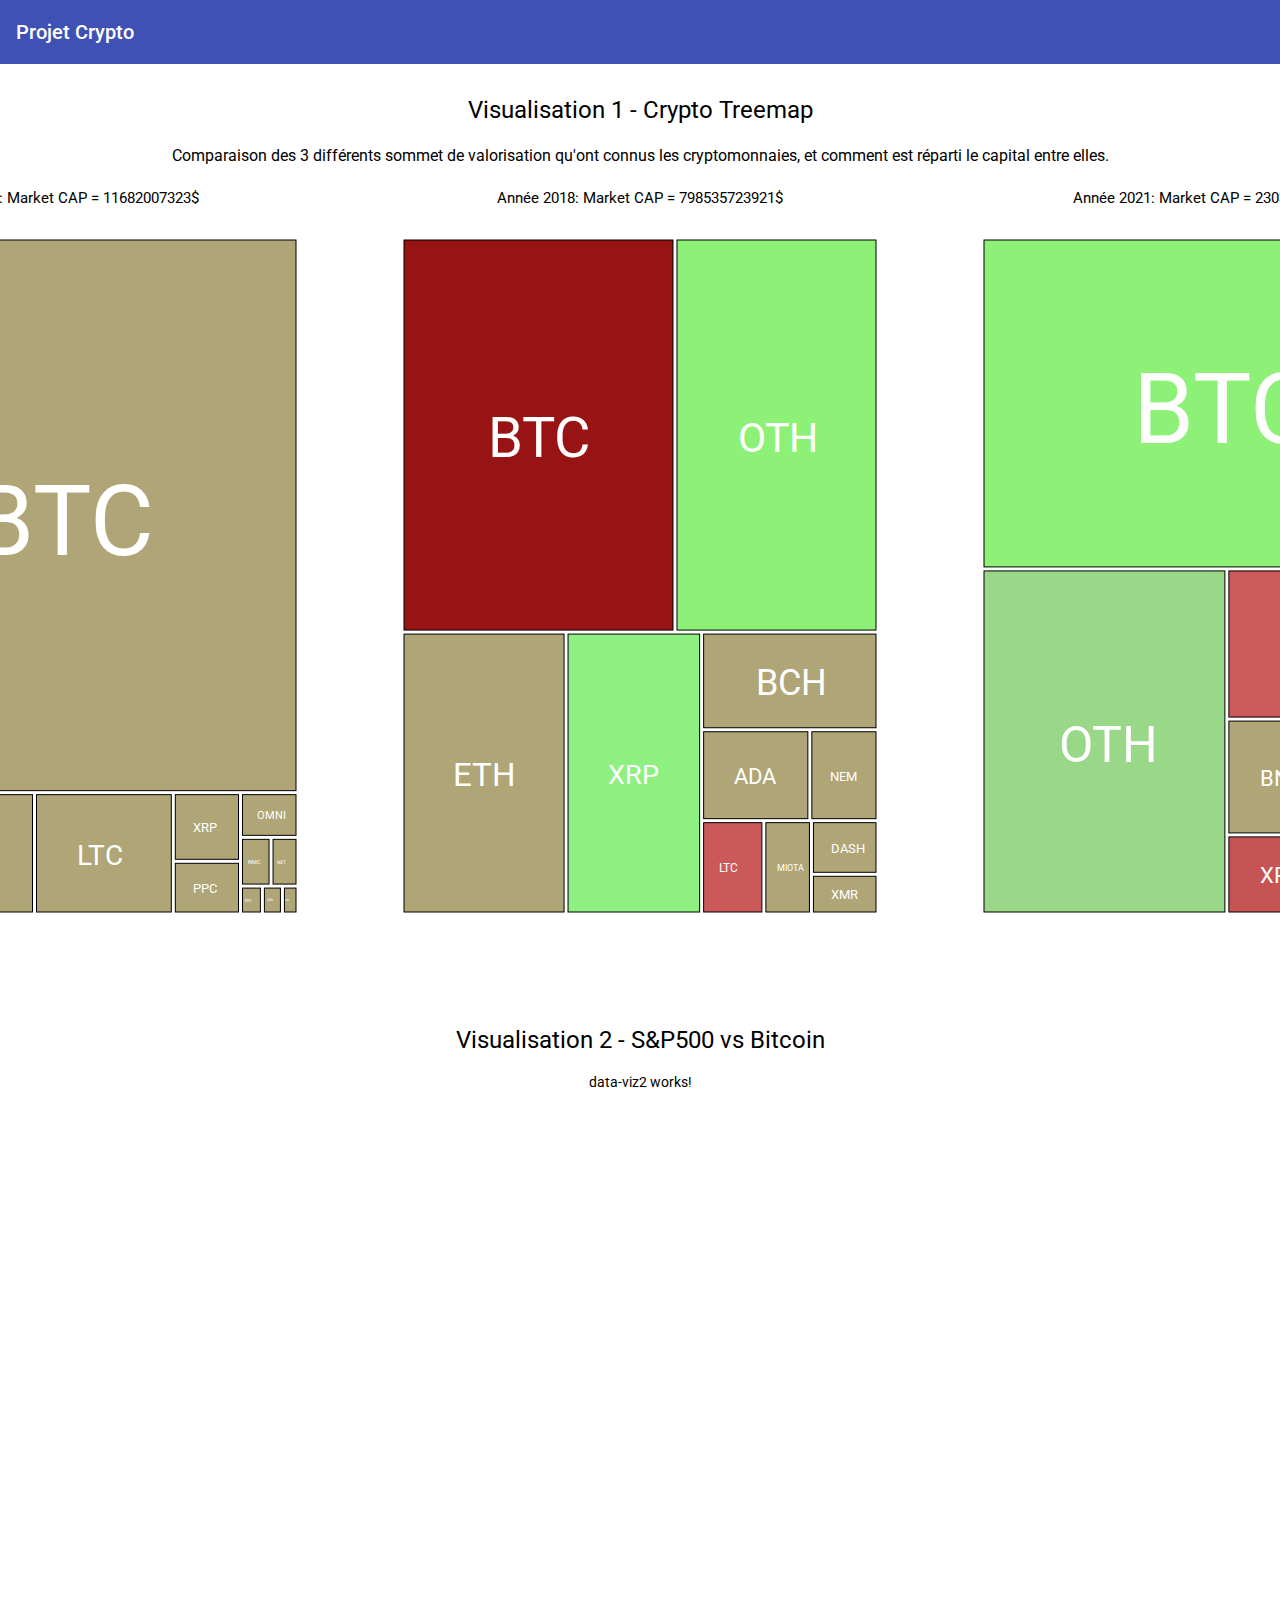
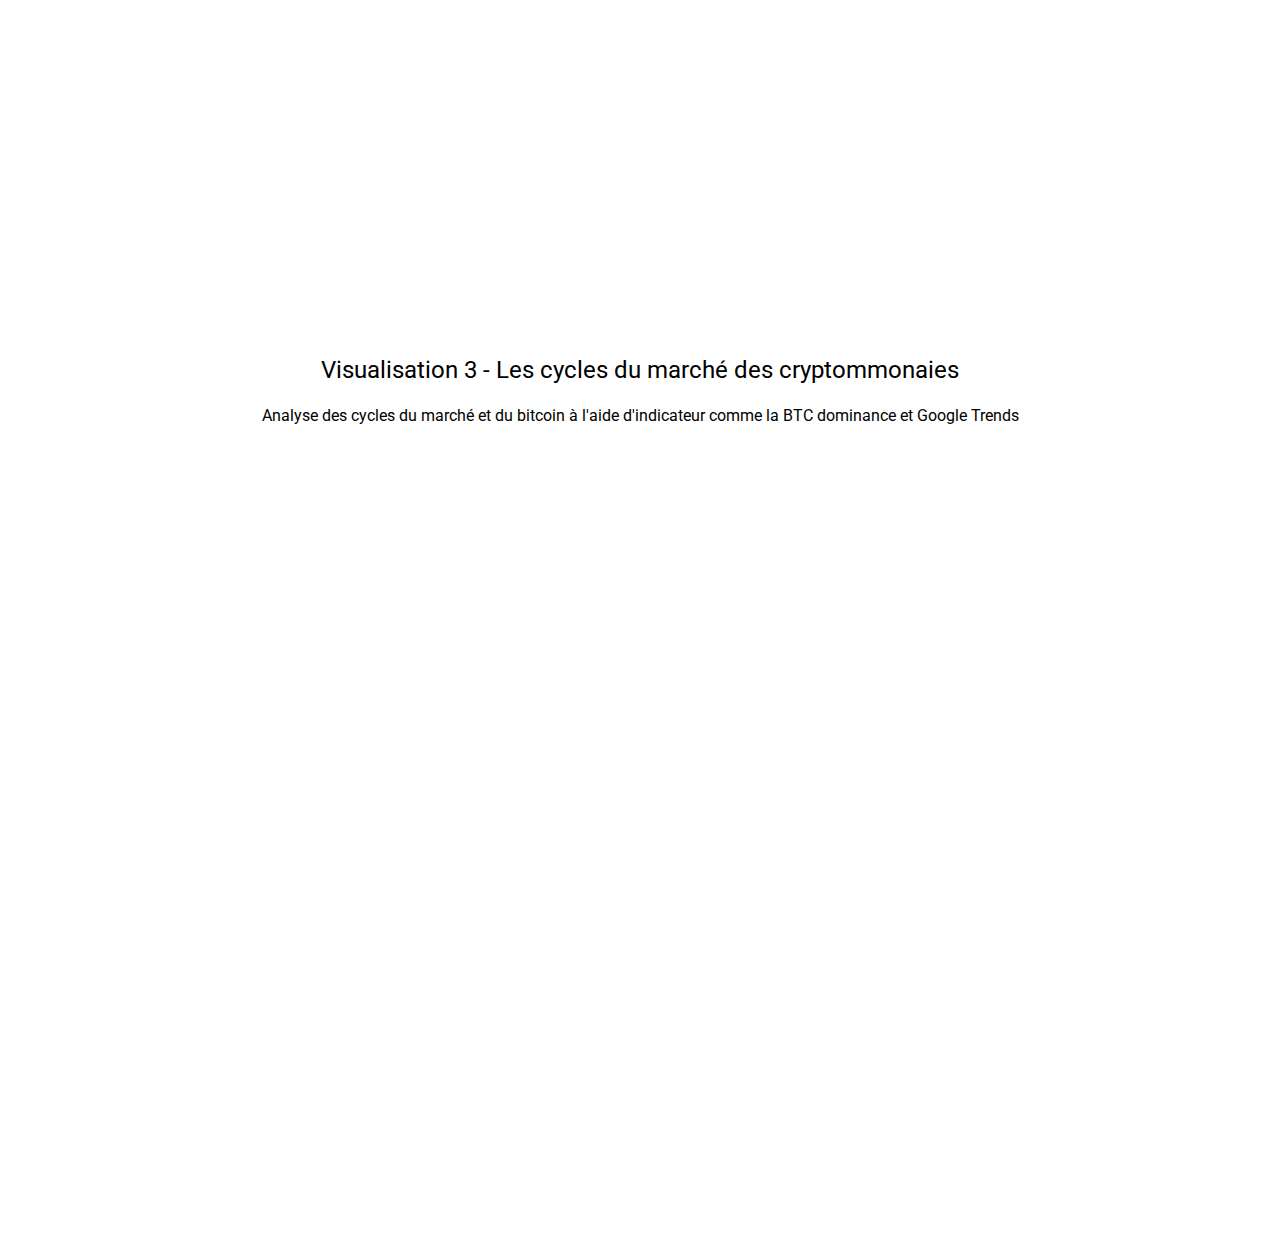
==== index.html @ 696cc690 "asd" ====
<!doctype html>
<html lang="en">
<head>
  <meta charset="utf-8">
  <title>Projet8808</title>
  <base href="/">
  <meta name="viewport" content="width=device-width, initial-scale=1">
  <link rel="icon" type="image/x-icon" href="favicon.ico">
  <link href="https://fonts.googleapis.com/css?family=Roboto:300,400,500&display=swap" rel="stylesheet">
  <link href="https://fonts.googleapis.com/icon?family=Material+Icons" rel="stylesheet">
<link rel="stylesheet" href="styles.fd6b61cc6c2b84baa94a.css"></head>
<body class="mat-typography">
  <app-root></app-root>
<script src="runtime.e227d1a0e31cbccbf8ec.js" defer></script><script src="polyfills.a4021de53358bb0fec14.js" defer></script><script src="scripts.b3d145e99101c96715b1.js" defer></script><script src="main.dbd8acca2311476a4359.js" defer></script></body>
</html>
---- styles.fd6b61cc6c2b84baa94a.css ----
.mat-badge-content{font-weight:600;font-size:12px;font-family:Roboto,Helvetica Neue,sans-serif}.mat-badge-small .mat-badge-content{font-size:9px}.mat-badge-large .mat-badge-content{font-size:24px}.mat-h1,.mat-headline,.mat-typography h1{font:400 24px/32px Roboto,Helvetica Neue,sans-serif;letter-spacing:normal;margin:0 0 16px}.mat-h2,.mat-title,.mat-typography h2{font:500 20px/32px Roboto,Helvetica Neue,sans-serif;letter-spacing:normal;margin:0 0 16px}.mat-h3,.mat-subheading-2,.mat-typography h3{font:400 16px/28px Roboto,Helvetica Neue,sans-serif;letter-spacing:normal;margin:0 0 16px}.mat-h4,.mat-subheading-1,.mat-typography h4{font:400 15px/24px Roboto,Helvetica Neue,sans-serif;letter-spacing:normal;margin:0 0 16px}.mat-h5,.mat-typography h5{font:400 calc(14px * .83)/20px Roboto,Helvetica Neue,sans-serif;margin:0 0 12px}.mat-h6,.mat-typography h6{font:400 calc(14px * .67)/20px Roboto,Helvetica Neue,sans-serif;margin:0 0 12px}.mat-body-2,.mat-body-strong{font:500 14px/24px Roboto,Helvetica Neue,sans-serif;letter-spacing:normal}.mat-body,.mat-body-1,.mat-typography{font:400 14px/20px Roboto,Helvetica Neue,sans-serif;letter-spacing:normal}.mat-body-1 p,.mat-body p,.mat-typography p{margin:0 0 12px}.mat-caption,.mat-small{font:400 12px/20px Roboto,Helvetica Neue,sans-serif;letter-spacing:normal}.mat-display-4,.mat-typography .mat-display-4{font:300 112px/112px Roboto,Helvetica Neue,sans-serif;letter-spacing:-.05em;margin:0 0 56px}.mat-display-3,.mat-typography .mat-display-3{font:400 56px/56px Roboto,Helvetica Neue,sans-serif;letter-spacing:-.02em;margin:0 0 64px}.mat-display-2,.mat-typography .mat-display-2{font:400 45px/48px Roboto,Helvetica Neue,sans-serif;letter-spacing:-.005em;margin:0 0 64px}.mat-display-1,.mat-typography .mat-display-1{font:400 34px/40px Roboto,Helvetica Neue,sans-serif;letter-spacing:normal;margin:0 0 64px}.mat-bottom-sheet-container{font:400 14px/20px Roboto,Helvetica Neue,sans-serif;letter-spacing:normal}.mat-button,.mat-fab,.mat-flat-button,.mat-icon-button,.mat-mini-fab,.mat-raised-button,.mat-stroked-button{font-family:Roboto,Helvetica Neue,sans-serif;font-size:14px;font-weight:500}.mat-button-toggle,.mat-card{font-family:Roboto,Helvetica Neue,sans-serif}.mat-card-title{font-size:24px;font-weight:500}.mat-card-header .mat-card-title{font-size:20px}.mat-card-content,.mat-card-subtitle{font-size:14px}.mat-checkbox{font-family:Roboto,Helvetica Neue,sans-serif}.mat-checkbox-layout .mat-checkbox-label{line-height:24px}.mat-chip{font-size:14px;font-weight:500}.mat-chip .mat-chip-remove.mat-icon,.mat-chip .mat-chip-trailing-icon.mat-icon{font-size:18px}.mat-table{font-family:Roboto,Helvetica Neue,sans-serif}.mat-header-cell{font-size:12px;font-weight:500}.mat-cell,.mat-footer-cell{font-size:14px}.mat-calendar{font-family:Roboto,Helvetica Neue,sans-serif}.mat-calendar-body{font-size:13px}.mat-calendar-body-label,.mat-calendar-period-button{font-size:14px;font-weight:500}.mat-calendar-table-header th{font-size:11px;font-weight:400}.mat-dialog-title{font:500 20px/32px Roboto,Helvetica Neue,sans-serif;letter-spacing:normal}.mat-expansion-panel-header{font-family:Roboto,Helvetica Neue,sans-serif;font-size:15px;font-weight:400}.mat-expansion-panel-content{font:400 14px/20px Roboto,Helvetica Neue,sans-serif;letter-spacing:normal}.mat-form-field{font-size:inherit;font-weight:400;line-height:1.125;font-family:Roboto,Helvetica Neue,sans-serif;letter-spacing:normal}.mat-form-field-wrapper{padding-bottom:1.34375em}.mat-form-field-prefix .mat-icon,.mat-form-field-suffix .mat-icon{font-size:150%;line-height:1.125}.mat-form-field-prefix .mat-icon-button,.mat-form-field-suffix .mat-icon-button{height:1.5em;width:1.5em}.mat-form-field-prefix .mat-icon-button .mat-icon,.mat-form-field-suffix .mat-icon-button .mat-icon{height:1.125em;line-height:1.125}.mat-form-field-infix{padding:.5em 0;border-top:.84375em solid transparent}.mat-form-field-can-float.mat-form-field-should-float .mat-form-field-label,.mat-form-field-can-float .mat-input-server:focus+.mat-form-field-label-wrapper .mat-form-field-label{transform:translateY(-1.34375em) scale(.75);width:133.3333333333%}.mat-form-field-can-float .mat-input-server[label]:not(:label-shown)+.mat-form-field-label-wrapper .mat-form-field-label{transform:translateY(-1.34374em) scale(.75);width:133.3333433333%}.mat-form-field-label-wrapper{top:-.84375em;padding-top:.84375em}.mat-form-field-label{top:1.34375em}.mat-form-field-underline{bottom:1.34375em}.mat-form-field-subscript-wrapper{font-size:75%;margin-top:.6666666667em;top:calc(100% - 1.7916666667em)}.mat-form-field-appearance-legacy .mat-form-field-wrapper{padding-bottom:1.25em}.mat-form-field-appearance-legacy .mat-form-field-infix{padding:.4375em 0}.mat-form-field-appearance-legacy.mat-form-field-can-float.mat-form-field-should-float .mat-form-field-label,.mat-form-field-appearance-legacy.mat-form-field-can-float .mat-input-server:focus+.mat-form-field-label-wrapper .mat-form-field-label{transform:translateY(-1.28125em) scale(.75) perspective(100px) translateZ(.001px);-ms-transform:translateY(-1.28125em) scale(.75);width:133.3333333333%}.mat-form-field-appearance-legacy.mat-form-field-can-float .mat-form-field-autofill-control:-webkit-autofill+.mat-form-field-label-wrapper .mat-form-field-label{transform:translateY(-1.28125em) scale(.75) perspective(100px) translateZ(.00101px);-ms-transform:translateY(-1.28124em) scale(.75);width:133.3333433333%}.mat-form-field-appearance-legacy.mat-form-field-can-float .mat-input-server[label]:not(:label-shown)+.mat-form-field-label-wrapper .mat-form-field-label{transform:translateY(-1.28125em) scale(.75) perspective(100px) translateZ(.00102px);-ms-transform:translateY(-1.28123em) scale(.75);width:133.3333533333%}.mat-form-field-appearance-legacy .mat-form-field-label{top:1.28125em}.mat-form-field-appearance-legacy .mat-form-field-underline{bottom:1.25em}.mat-form-field-appearance-legacy .mat-form-field-subscript-wrapper{margin-top:.5416666667em;top:calc(100% - 1.6666666667em)}@media print{.mat-form-field-appearance-legacy.mat-form-field-can-float.mat-form-field-should-float .mat-form-field-label,.mat-form-field-appearance-legacy.mat-form-field-can-float .mat-input-server:focus+.mat-form-field-label-wrapper .mat-form-field-label{transform:translateY(-1.28122em) scale(.75)}.mat-form-field-appearance-legacy.mat-form-field-can-float .mat-form-field-autofill-control:-webkit-autofill+.mat-form-field-label-wrapper .mat-form-field-label{transform:translateY(-1.28121em) scale(.75)}.mat-form-field-appearance-legacy.mat-form-field-can-float .mat-input-server[label]:not(:label-shown)+.mat-form-field-label-wrapper .mat-form-field-label{transform:translateY(-1.2812em) scale(.75)}}.mat-form-field-appearance-fill .mat-form-field-infix{padding:.25em 0 .75em}.mat-form-field-appearance-fill .mat-form-field-label{top:1.09375em;margin-top:-.5em}.mat-form-field-appearance-fill.mat-form-field-can-float.mat-form-field-should-float .mat-form-field-label,.mat-form-field-appearance-fill.mat-form-field-can-float .mat-input-server:focus+.mat-form-field-label-wrapper .mat-form-field-label{transform:translateY(-.59375em) scale(.75);width:133.3333333333%}.mat-form-field-appearance-fill.mat-form-field-can-float .mat-input-server[label]:not(:label-shown)+.mat-form-field-label-wrapper .mat-form-field-label{transform:translateY(-.59374em) scale(.75);width:133.3333433333%}.mat-form-field-appearance-outline .mat-form-field-infix{padding:1em 0}.mat-form-field-appearance-outline .mat-form-field-label{top:1.84375em;margin-top:-.25em}.mat-form-field-appearance-outline.mat-form-field-can-float.mat-form-field-should-float .mat-form-field-label,.mat-form-field-appearance-outline.mat-form-field-can-float .mat-input-server:focus+.mat-form-field-label-wrapper .mat-form-field-label{transform:translateY(-1.59375em) scale(.75);width:133.3333333333%}.mat-form-field-appearance-outline.mat-form-field-can-float .mat-input-server[label]:not(:label-shown)+.mat-form-field-label-wrapper .mat-form-field-label{transform:translateY(-1.59374em) scale(.75);width:133.3333433333%}.mat-grid-tile-footer,.mat-grid-tile-header{font-size:14px}.mat-grid-tile-footer .mat-line,.mat-grid-tile-header .mat-line{white-space:nowrap;overflow:hidden;text-overflow:ellipsis;display:block;box-sizing:border-box}.mat-grid-tile-footer .mat-line:nth-child(n+2),.mat-grid-tile-header .mat-line:nth-child(n+2){font-size:12px}input.mat-input-element{margin-top:-.0625em}.mat-menu-item{font-family:Roboto,Helvetica Neue,sans-serif;font-size:14px;font-weight:400}.mat-paginator,.mat-paginator-page-size .mat-select-trigger{font-family:Roboto,Helvetica Neue,sans-serif;font-size:12px}.mat-radio-button,.mat-select{font-family:Roboto,Helvetica Neue,sans-serif}.mat-select-trigger{height:1.125em}.mat-slide-toggle-content,.mat-slider-thumb-label-text{font-family:Roboto,Helvetica Neue,sans-serif}.mat-slider-thumb-label-text{font-size:12px;font-weight:500}.mat-stepper-horizontal,.mat-stepper-vertical{font-family:Roboto,Helvetica Neue,sans-serif}.mat-step-label{font-size:14px;font-weight:400}.mat-step-sub-label-error{font-weight:400}.mat-step-label-error{font-size:14px}.mat-step-label-selected{font-size:14px;font-weight:500}.mat-tab-group,.mat-tab-label,.mat-tab-link{font-family:Roboto,Helvetica Neue,sans-serif}.mat-tab-label,.mat-tab-link{font-size:14px;font-weight:500}.mat-toolbar,.mat-toolbar h1,.mat-toolbar h2,.mat-toolbar h3,.mat-toolbar h4,.mat-toolbar h5,.mat-toolbar h6{font:500 20px/32px Roboto,Helvetica Neue,sans-serif;letter-spacing:normal;margin:0}.mat-tooltip{font-family:Roboto,Helvetica Neue,sans-serif;font-size:10px;padding-top:6px;padding-bottom:6px}.mat-tooltip-handset{font-size:14px;padding-top:8px;padding-bottom:8px}.mat-list-item,.mat-list-option{font-family:Roboto,Helvetica Neue,sans-serif}.mat-list-base .mat-list-item{font-size:16px}.mat-list-base .mat-list-item .mat-line{white-space:nowrap;overflow:hidden;text-overflow:ellipsis;display:block;box-sizing:border-box}.mat-list-base .mat-list-item .mat-line:nth-child(n+2){font-size:14px}.mat-list-base .mat-list-option{font-size:16px}.mat-list-base .mat-list-option .mat-line{white-space:nowrap;overflow:hidden;text-overflow:ellipsis;display:block;box-sizing:border-box}.mat-list-base .mat-list-option .mat-line:nth-child(n+2){font-size:14px}.mat-list-base .mat-subheader{font-family:Roboto,Helvetica Neue,sans-serif;font-size:14px;font-weight:500}.mat-list-base[dense] .mat-list-item{font-size:12px}.mat-list-base[dense] .mat-list-item .mat-line{white-space:nowrap;overflow:hidden;text-overflow:ellipsis;display:block;box-sizing:border-box}.mat-list-base[dense] .mat-list-item .mat-line:nth-child(n+2),.mat-list-base[dense] .mat-list-option{font-size:12px}.mat-list-base[dense] .mat-list-option .mat-line{white-space:nowrap;overflow:hidden;text-overflow:ellipsis;display:block;box-sizing:border-box}.mat-list-base[dense] .mat-list-option .mat-line:nth-child(n+2){font-size:12px}.mat-list-base[dense] .mat-subheader{font-family:Roboto,Helvetica Neue,sans-serif;font-size:12px;font-weight:500}.mat-option{font-family:Roboto,Helvetica Neue,sans-serif;font-size:16px}.mat-optgroup-label{font:500 14px/24px Roboto,Helvetica Neue,sans-serif;letter-spacing:normal}.mat-simple-snackbar{font-family:Roboto,Helvetica Neue,sans-serif;font-size:14px}.mat-simple-snackbar-action{line-height:1;font-family:inherit;font-size:inherit;font-weight:500}.mat-tree{font-family:Roboto,Helvetica Neue,sans-serif}.mat-nested-tree-node,.mat-tree-node{font-weight:400;font-size:14px}.mat-ripple{overflow:hidden;position:relative}.mat-ripple:not(:empty){transform:translateZ(0)}.mat-ripple.mat-ripple-unbounded{overflow:visible}.mat-ripple-element{position:absolute;border-radius:50%;pointer-events:none;transition:opacity,transform 0ms cubic-bezier(0,0,.2,1);transform:scale(0)}.cdk-high-contrast-active .mat-ripple-element{display:none}.cdk-visually-hidden{border:0;clip:rect(0 0 0 0);height:1px;margin:-1px;overflow:hidden;padding:0;position:absolute;width:1px;outline:0;-webkit-appearance:none;-moz-appearance:none}.cdk-global-overlay-wrapper,.cdk-overlay-container{pointer-events:none;top:0;left:0;height:100%;width:100%}.cdk-overlay-container{position:fixed;z-index:1000}.cdk-overlay-container:empty{display:none}.cdk-global-overlay-wrapper,.cdk-overlay-pane{display:flex;position:absolute;z-index:1000}.cdk-overlay-pane{pointer-events:auto;box-sizing:border-box;max-width:100%;max-height:100%}.cdk-overlay-backdrop{position:absolute;top:0;bottom:0;left:0;right:0;z-index:1000;pointer-events:auto;-webkit-tap-highlight-color:transparent;transition:opacity .4s cubic-bezier(.25,.8,.25,1);opacity:0}.cdk-overlay-backdrop.cdk-overlay-backdrop-showing{opacity:1}@media screen and (-ms-high-contrast:active){.cdk-overlay-backdrop.cdk-overlay-backdrop-showing{opacity:.6}}.cdk-overlay-dark-backdrop{background:rgba(0,0,0,.32)}.cdk-overlay-transparent-backdrop,.cdk-overlay-transparent-backdrop.cdk-overlay-backdrop-showing{opacity:0}.cdk-overlay-connected-position-bounding-box{position:absolute;z-index:1000;display:flex;flex-direction:column;min-width:1px;min-height:1px}.cdk-global-scrollblock{position:fixed;width:100%;overflow-y:scroll}@keyframes cdk-text-field-autofill-start{/*!*/}@keyframes cdk-text-field-autofill-end{/*!*/}.cdk-text-field-autofill-monitored:-webkit-autofill{animation:cdk-text-field-autofill-start 0s 1ms}.cdk-text-field-autofill-monitored:not(:-webkit-autofill){animation:cdk-text-field-autofill-end 0s 1ms}textarea.cdk-textarea-autosize{resize:none}textarea.cdk-textarea-autosize-measuring{padding:2px 0!important;box-sizing:initial!important;height:auto!important;overflow:hidden!important}textarea.cdk-textarea-autosize-measuring-firefox{padding:2px 0!important;box-sizing:initial!important;height:0!important}.mat-focus-indicator,.mat-mdc-focus-indicator{position:relative}.mat-ripple-element{background-color:rgba(0,0,0,.1)}.mat-option{color:rgba(0,0,0,.87)}.mat-option.mat-active,.mat-option.mat-selected:not(.mat-option-multiple):not(.mat-option-disabled),.mat-option:focus:not(.mat-option-disabled),.mat-option:hover:not(.mat-option-disabled){background:rgba(0,0,0,.04)}.mat-option.mat-active{color:rgba(0,0,0,.87)}.mat-option.mat-option-disabled{color:rgba(0,0,0,.38)}.mat-primary .mat-option.mat-selected:not(.mat-option-disabled){color:#3f51b5}.mat-accent .mat-option.mat-selected:not(.mat-option-disabled){color:#ff4081}.mat-warn .mat-option.mat-selected:not(.mat-option-disabled){color:#f44336}.mat-optgroup-label{color:rgba(0,0,0,.54)}.mat-optgroup-disabled .mat-optgroup-label{color:rgba(0,0,0,.38)}.mat-pseudo-checkbox{color:rgba(0,0,0,.54)}.mat-pseudo-checkbox:after{color:#fafafa}.mat-pseudo-checkbox-disabled{color:#b0b0b0}.mat-primary .mat-pseudo-checkbox-checked,.mat-primary .mat-pseudo-checkbox-indeterminate{background:#3f51b5}.mat-accent .mat-pseudo-checkbox-checked,.mat-accent .mat-pseudo-checkbox-indeterminate,.mat-pseudo-checkbox-checked,.mat-pseudo-checkbox-indeterminate{background:#ff4081}.mat-warn .mat-pseudo-checkbox-checked,.mat-warn .mat-pseudo-checkbox-indeterminate{background:#f44336}.mat-pseudo-checkbox-checked.mat-pseudo-checkbox-disabled,.mat-pseudo-checkbox-indeterminate.mat-pseudo-checkbox-disabled{background:#b0b0b0}.mat-app-background{background-color:#fafafa;color:rgba(0,0,0,.87)}.mat-elevation-z0{box-shadow:0 0 0 0 rgba(0,0,0,.2),0 0 0 0 rgba(0,0,0,.14),0 0 0 0 rgba(0,0,0,.12)}.mat-elevation-z1{box-shadow:0 2px 1px -1px rgba(0,0,0,.2),0 1px 1px 0 rgba(0,0,0,.14),0 1px 3px 0 rgba(0,0,0,.12)}.mat-elevation-z2{box-shadow:0 3px 1px -2px rgba(0,0,0,.2),0 2px 2px 0 rgba(0,0,0,.14),0 1px 5px 0 rgba(0,0,0,.12)}.mat-elevation-z3{box-shadow:0 3px 3px -2px rgba(0,0,0,.2),0 3px 4px 0 rgba(0,0,0,.14),0 1px 8px 0 rgba(0,0,0,.12)}.mat-elevation-z4{box-shadow:0 2px 4px -1px rgba(0,0,0,.2),0 4px 5px 0 rgba(0,0,0,.14),0 1px 10px 0 rgba(0,0,0,.12)}.mat-elevation-z5{box-shadow:0 3px 5px -1px rgba(0,0,0,.2),0 5px 8px 0 rgba(0,0,0,.14),0 1px 14px 0 rgba(0,0,0,.12)}.mat-elevation-z6{box-shadow:0 3px 5px -1px rgba(0,0,0,.2),0 6px 10px 0 rgba(0,0,0,.14),0 1px 18px 0 rgba(0,0,0,.12)}.mat-elevation-z7{box-shadow:0 4px 5px -2px rgba(0,0,0,.2),0 7px 10px 1px rgba(0,0,0,.14),0 2px 16px 1px rgba(0,0,0,.12)}.mat-elevation-z8{box-shadow:0 5px 5px -3px rgba(0,0,0,.2),0 8px 10px 1px rgba(0,0,0,.14),0 3px 14px 2px rgba(0,0,0,.12)}.mat-elevation-z9{box-shadow:0 5px 6px -3px rgba(0,0,0,.2),0 9px 12px 1px rgba(0,0,0,.14),0 3px 16px 2px rgba(0,0,0,.12)}.mat-elevation-z10{box-shadow:0 6px 6px -3px rgba(0,0,0,.2),0 10px 14px 1px rgba(0,0,0,.14),0 4px 18px 3px rgba(0,0,0,.12)}.mat-elevation-z11{box-shadow:0 6px 7px -4px rgba(0,0,0,.2),0 11px 15px 1px rgba(0,0,0,.14),0 4px 20px 3px rgba(0,0,0,.12)}.mat-elevation-z12{box-shadow:0 7px 8px -4px rgba(0,0,0,.2),0 12px 17px 2px rgba(0,0,0,.14),0 5px 22px 4px rgba(0,0,0,.12)}.mat-elevation-z13{box-shadow:0 7px 8px -4px rgba(0,0,0,.2),0 13px 19px 2px rgba(0,0,0,.14),0 5px 24px 4px rgba(0,0,0,.12)}.mat-elevation-z14{box-shadow:0 7px 9px -4px rgba(0,0,0,.2),0 14px 21px 2px rgba(0,0,0,.14),0 5px 26px 4px rgba(0,0,0,.12)}.mat-elevation-z15{box-shadow:0 8px 9px -5px rgba(0,0,0,.2),0 15px 22px 2px rgba(0,0,0,.14),0 6px 28px 5px rgba(0,0,0,.12)}.mat-elevation-z16{box-shadow:0 8px 10px -5px rgba(0,0,0,.2),0 16px 24px 2px rgba(0,0,0,.14),0 6px 30px 5px rgba(0,0,0,.12)}.mat-elevation-z17{box-shadow:0 8px 11px -5px rgba(0,0,0,.2),0 17px 26px 2px rgba(0,0,0,.14),0 6px 32px 5px rgba(0,0,0,.12)}.mat-elevation-z18{box-shadow:0 9px 11px -5px rgba(0,0,0,.2),0 18px 28px 2px rgba(0,0,0,.14),0 7px 34px 6px rgba(0,0,0,.12)}.mat-elevation-z19{box-shadow:0 9px 12px -6px rgba(0,0,0,.2),0 19px 29px 2px rgba(0,0,0,.14),0 7px 36px 6px rgba(0,0,0,.12)}.mat-elevation-z20{box-shadow:0 10px 13px -6px rgba(0,0,0,.2),0 20px 31px 3px rgba(0,0,0,.14),0 8px 38px 7px rgba(0,0,0,.12)}.mat-elevation-z21{box-shadow:0 10px 13px -6px rgba(0,0,0,.2),0 21px 33px 3px rgba(0,0,0,.14),0 8px 40px 7px rgba(0,0,0,.12)}.mat-elevation-z22{box-shadow:0 10px 14px -6px rgba(0,0,0,.2),0 22px 35px 3px rgba(0,0,0,.14),0 8px 42px 7px rgba(0,0,0,.12)}.mat-elevation-z23{box-shadow:0 11px 14px -7px rgba(0,0,0,.2),0 23px 36px 3px rgba(0,0,0,.14),0 9px 44px 8px rgba(0,0,0,.12)}.mat-elevation-z24{box-shadow:0 11px 15px -7px rgba(0,0,0,.2),0 24px 38px 3px rgba(0,0,0,.14),0 9px 46px 8px rgba(0,0,0,.12)}.mat-theme-loaded-marker{display:none}.mat-autocomplete-panel{background:#fff;color:rgba(0,0,0,.87)}.mat-autocomplete-panel:not([class*=mat-elevation-z]){box-shadow:0 2px 4px -1px rgba(0,0,0,.2),0 4px 5px 0 rgba(0,0,0,.14),0 1px 10px 0 rgba(0,0,0,.12)}.mat-autocomplete-panel .mat-option.mat-selected:not(.mat-active):not(:hover){background:#fff}.mat-autocomplete-panel .mat-option.mat-selected:not(.mat-active):not(:hover):not(.mat-option-disabled){color:rgba(0,0,0,.87)}.mat-badge-content{color:#fff;background:#3f51b5}.cdk-high-contrast-active .mat-badge-content{outline:1px solid;border-radius:0}.mat-badge-accent .mat-badge-content{background:#ff4081;color:#fff}.mat-badge-warn .mat-badge-content{color:#fff;background:#f44336}.mat-badge{position:relative}.mat-badge-hidden .mat-badge-content{display:none}.mat-badge-disabled .mat-badge-content{background:#b9b9b9;color:rgba(0,0,0,.38)}.mat-badge-content{position:absolute;text-align:center;display:inline-block;border-radius:50%;transition:transform .2s ease-in-out;transform:scale(.6);overflow:hidden;white-space:nowrap;text-overflow:ellipsis;pointer-events:none}.mat-badge-content._mat-animation-noopable,.ng-animate-disabled .mat-badge-content{transition:none}.mat-badge-content.mat-badge-active{transform:none}.mat-badge-small .mat-badge-content{width:16px;height:16px;line-height:16px}.mat-badge-small.mat-badge-above .mat-badge-content{top:-8px}.mat-badge-small.mat-badge-below .mat-badge-content{bottom:-8px}.mat-badge-small.mat-badge-before .mat-badge-content{left:-16px}[dir=rtl] .mat-badge-small.mat-badge-before .mat-badge-content{left:auto;right:-16px}.mat-badge-small.mat-badge-after .mat-badge-content{right:-16px}[dir=rtl] .mat-badge-small.mat-badge-after .mat-badge-content{right:auto;left:-16px}.mat-badge-small.mat-badge-overlap.mat-badge-before .mat-badge-content{left:-8px}[dir=rtl] .mat-badge-small.mat-badge-overlap.mat-badge-before .mat-badge-content{left:auto;right:-8px}.mat-badge-small.mat-badge-overlap.mat-badge-after .mat-badge-content{right:-8px}[dir=rtl] .mat-badge-small.mat-badge-overlap.mat-badge-after .mat-badge-content{right:auto;left:-8px}.mat-badge-medium .mat-badge-content{width:22px;height:22px;line-height:22px}.mat-badge-medium.mat-badge-above .mat-badge-content{top:-11px}.mat-badge-medium.mat-badge-below .mat-badge-content{bottom:-11px}.mat-badge-medium.mat-badge-before .mat-badge-content{left:-22px}[dir=rtl] .mat-badge-medium.mat-badge-before .mat-badge-content{left:auto;right:-22px}.mat-badge-medium.mat-badge-after .mat-badge-content{right:-22px}[dir=rtl] .mat-badge-medium.mat-badge-after .mat-badge-content{right:auto;left:-22px}.mat-badge-medium.mat-badge-overlap.mat-badge-before .mat-badge-content{left:-11px}[dir=rtl] .mat-badge-medium.mat-badge-overlap.mat-badge-before .mat-badge-content{left:auto;right:-11px}.mat-badge-medium.mat-badge-overlap.mat-badge-after .mat-badge-content{right:-11px}[dir=rtl] .mat-badge-medium.mat-badge-overlap.mat-badge-after .mat-badge-content{right:auto;left:-11px}.mat-badge-large .mat-badge-content{width:28px;height:28px;line-height:28px}.mat-badge-large.mat-badge-above .mat-badge-content{top:-14px}.mat-badge-large.mat-badge-below .mat-badge-content{bottom:-14px}.mat-badge-large.mat-badge-before .mat-badge-content{left:-28px}[dir=rtl] .mat-badge-large.mat-badge-before .mat-badge-content{left:auto;right:-28px}.mat-badge-large.mat-badge-after .mat-badge-content{right:-28px}[dir=rtl] .mat-badge-large.mat-badge-after .mat-badge-content{right:auto;left:-28px}.mat-badge-large.mat-badge-overlap.mat-badge-before .mat-badge-content{left:-14px}[dir=rtl] .mat-badge-large.mat-badge-overlap.mat-badge-before .mat-badge-content{left:auto;right:-14px}.mat-badge-large.mat-badge-overlap.mat-badge-after .mat-badge-content{right:-14px}[dir=rtl] .mat-badge-large.mat-badge-overlap.mat-badge-after .mat-badge-content{right:auto;left:-14px}.mat-bottom-sheet-container{box-shadow:0 8px 10px -5px rgba(0,0,0,.2),0 16px 24px 2px rgba(0,0,0,.14),0 6px 30px 5px rgba(0,0,0,.12);background:#fff;color:rgba(0,0,0,.87)}.mat-button,.mat-icon-button,.mat-stroked-button{color:inherit;background:transparent}.mat-button.mat-primary,.mat-icon-button.mat-primary,.mat-stroked-button.mat-primary{color:#3f51b5}.mat-button.mat-accent,.mat-icon-button.mat-accent,.mat-stroked-button.mat-accent{color:#ff4081}.mat-button.mat-warn,.mat-icon-button.mat-warn,.mat-stroked-button.mat-warn{color:#f44336}.mat-button.mat-accent.mat-button-disabled,.mat-button.mat-button-disabled.mat-button-disabled,.mat-button.mat-primary.mat-button-disabled,.mat-button.mat-warn.mat-button-disabled,.mat-icon-button.mat-accent.mat-button-disabled,.mat-icon-button.mat-button-disabled.mat-button-disabled,.mat-icon-button.mat-primary.mat-button-disabled,.mat-icon-button.mat-warn.mat-button-disabled,.mat-stroked-button.mat-accent.mat-button-disabled,.mat-stroked-button.mat-button-disabled.mat-button-disabled,.mat-stroked-button.mat-primary.mat-button-disabled,.mat-stroked-button.mat-warn.mat-button-disabled{color:rgba(0,0,0,.26)}.mat-button.mat-primary .mat-button-focus-overlay,.mat-icon-button.mat-primary .mat-button-focus-overlay,.mat-stroked-button.mat-primary .mat-button-focus-overlay{background-color:#3f51b5}.mat-button.mat-accent .mat-button-focus-overlay,.mat-icon-button.mat-accent .mat-button-focus-overlay,.mat-stroked-button.mat-accent .mat-button-focus-overlay{background-color:#ff4081}.mat-button.mat-warn .mat-button-focus-overlay,.mat-icon-button.mat-warn .mat-button-focus-overlay,.mat-stroked-button.mat-warn .mat-button-focus-overlay{background-color:#f44336}.mat-button.mat-button-disabled .mat-button-focus-overlay,.mat-icon-button.mat-button-disabled .mat-button-focus-overlay,.mat-stroked-button.mat-button-disabled .mat-button-focus-overlay{background-color:initial}.mat-button .mat-ripple-element,.mat-icon-button .mat-ripple-element,.mat-stroked-button .mat-ripple-element{opacity:.1;background-color:currentColor}.mat-button-focus-overlay{background:#000}.mat-stroked-button:not(.mat-button-disabled){border-color:rgba(0,0,0,.12)}.mat-fab,.mat-flat-button,.mat-mini-fab,.mat-raised-button{color:rgba(0,0,0,.87);background-color:#fff}.mat-fab.mat-accent,.mat-fab.mat-primary,.mat-fab.mat-warn,.mat-flat-button.mat-accent,.mat-flat-button.mat-primary,.mat-flat-button.mat-warn,.mat-mini-fab.mat-accent,.mat-mini-fab.mat-primary,.mat-mini-fab.mat-warn,.mat-raised-button.mat-accent,.mat-raised-button.mat-primary,.mat-raised-button.mat-warn{color:#fff}.mat-fab.mat-accent.mat-button-disabled,.mat-fab.mat-button-disabled.mat-button-disabled,.mat-fab.mat-primary.mat-button-disabled,.mat-fab.mat-warn.mat-button-disabled,.mat-flat-button.mat-accent.mat-button-disabled,.mat-flat-button.mat-button-disabled.mat-button-disabled,.mat-flat-button.mat-primary.mat-button-disabled,.mat-flat-button.mat-warn.mat-button-disabled,.mat-mini-fab.mat-accent.mat-button-disabled,.mat-mini-fab.mat-button-disabled.mat-button-disabled,.mat-mini-fab.mat-primary.mat-button-disabled,.mat-mini-fab.mat-warn.mat-button-disabled,.mat-raised-button.mat-accent.mat-button-disabled,.mat-raised-button.mat-button-disabled.mat-button-disabled,.mat-raised-button.mat-primary.mat-button-disabled,.mat-raised-button.mat-warn.mat-button-disabled{color:rgba(0,0,0,.26)}.mat-fab.mat-primary,.mat-flat-button.mat-primary,.mat-mini-fab.mat-primary,.mat-raised-button.mat-primary{background-color:#3f51b5}.mat-fab.mat-accent,.mat-flat-button.mat-accent,.mat-mini-fab.mat-accent,.mat-raised-button.mat-accent{background-color:#ff4081}.mat-fab.mat-warn,.mat-flat-button.mat-warn,.mat-mini-fab.mat-warn,.mat-raised-button.mat-warn{background-color:#f44336}.mat-fab.mat-accent.mat-button-disabled,.mat-fab.mat-button-disabled.mat-button-disabled,.mat-fab.mat-primary.mat-button-disabled,.mat-fab.mat-warn.mat-button-disabled,.mat-flat-button.mat-accent.mat-button-disabled,.mat-flat-button.mat-button-disabled.mat-button-disabled,.mat-flat-button.mat-primary.mat-button-disabled,.mat-flat-button.mat-warn.mat-button-disabled,.mat-mini-fab.mat-accent.mat-button-disabled,.mat-mini-fab.mat-button-disabled.mat-button-disabled,.mat-mini-fab.mat-primary.mat-button-disabled,.mat-mini-fab.mat-warn.mat-button-disabled,.mat-raised-button.mat-accent.mat-button-disabled,.mat-raised-button.mat-button-disabled.mat-button-disabled,.mat-raised-button.mat-primary.mat-button-disabled,.mat-raised-button.mat-warn.mat-button-disabled{background-color:rgba(0,0,0,.12)}.mat-fab.mat-accent .mat-ripple-element,.mat-fab.mat-primary .mat-ripple-element,.mat-fab.mat-warn .mat-ripple-element,.mat-flat-button.mat-accent .mat-ripple-element,.mat-flat-button.mat-primary .mat-ripple-element,.mat-flat-button.mat-warn .mat-ripple-element,.mat-mini-fab.mat-accent .mat-ripple-element,.mat-mini-fab.mat-primary .mat-ripple-element,.mat-mini-fab.mat-warn .mat-ripple-element,.mat-raised-button.mat-accent .mat-ripple-element,.mat-raised-button.mat-primary .mat-ripple-element,.mat-raised-button.mat-warn .mat-ripple-element{background-color:hsla(0,0%,100%,.1)}.mat-flat-button:not([class*=mat-elevation-z]),.mat-stroked-button:not([class*=mat-elevation-z]){box-shadow:0 0 0 0 rgba(0,0,0,.2),0 0 0 0 rgba(0,0,0,.14),0 0 0 0 rgba(0,0,0,.12)}.mat-raised-button:not([class*=mat-elevation-z]){box-shadow:0 3px 1px -2px rgba(0,0,0,.2),0 2px 2px 0 rgba(0,0,0,.14),0 1px 5px 0 rgba(0,0,0,.12)}.mat-raised-button:not(.mat-button-disabled):active:not([class*=mat-elevation-z]){box-shadow:0 5px 5px -3px rgba(0,0,0,.2),0 8px 10px 1px rgba(0,0,0,.14),0 3px 14px 2px rgba(0,0,0,.12)}.mat-raised-button.mat-button-disabled:not([class*=mat-elevation-z]){box-shadow:0 0 0 0 rgba(0,0,0,.2),0 0 0 0 rgba(0,0,0,.14),0 0 0 0 rgba(0,0,0,.12)}.mat-fab:not([class*=mat-elevation-z]),.mat-mini-fab:not([class*=mat-elevation-z]){box-shadow:0 3px 5px -1px rgba(0,0,0,.2),0 6px 10px 0 rgba(0,0,0,.14),0 1px 18px 0 rgba(0,0,0,.12)}.mat-fab:not(.mat-button-disabled):active:not([class*=mat-elevation-z]),.mat-mini-fab:not(.mat-button-disabled):active:not([class*=mat-elevation-z]){box-shadow:0 7px 8px -4px rgba(0,0,0,.2),0 12px 17px 2px rgba(0,0,0,.14),0 5px 22px 4px rgba(0,0,0,.12)}.mat-fab.mat-button-disabled:not([class*=mat-elevation-z]),.mat-mini-fab.mat-button-disabled:not([class*=mat-elevation-z]){box-shadow:0 0 0 0 rgba(0,0,0,.2),0 0 0 0 rgba(0,0,0,.14),0 0 0 0 rgba(0,0,0,.12)}.mat-button-toggle-group,.mat-button-toggle-standalone{box-shadow:0 3px 1px -2px rgba(0,0,0,.2),0 2px 2px 0 rgba(0,0,0,.14),0 1px 5px 0 rgba(0,0,0,.12)}.mat-button-toggle-group-appearance-standard,.mat-button-toggle-standalone.mat-button-toggle-appearance-standard{box-shadow:none}.mat-button-toggle{color:rgba(0,0,0,.38)}.mat-button-toggle .mat-button-toggle-focus-overlay{background-color:rgba(0,0,0,.12)}.mat-button-toggle-appearance-standard{color:rgba(0,0,0,.87);background:#fff}.mat-button-toggle-appearance-standard .mat-button-toggle-focus-overlay{background-color:#000}.mat-button-toggle-group-appearance-standard .mat-button-toggle+.mat-button-toggle{border-left:1px solid rgba(0,0,0,.12)}[dir=rtl] .mat-button-toggle-group-appearance-standard .mat-button-toggle+.mat-button-toggle{border-left:none;border-right:1px solid rgba(0,0,0,.12)}.mat-button-toggle-group-appearance-standard.mat-button-toggle-vertical .mat-button-toggle+.mat-button-toggle{border-left:none;border-right:none;border-top:1px solid rgba(0,0,0,.12)}.mat-button-toggle-checked{background-color:#e0e0e0;color:rgba(0,0,0,.54)}.mat-button-toggle-checked.mat-button-toggle-appearance-standard{color:rgba(0,0,0,.87)}.mat-button-toggle-disabled{color:rgba(0,0,0,.26);background-color:#eee}.mat-button-toggle-disabled.mat-button-toggle-appearance-standard{background:#fff}.mat-button-toggle-disabled.mat-button-toggle-checked{background-color:#bdbdbd}.mat-button-toggle-group-appearance-standard,.mat-button-toggle-standalone.mat-button-toggle-appearance-standard{border:1px solid rgba(0,0,0,.12)}.mat-button-toggle-appearance-standard .mat-button-toggle-label-content{line-height:48px}.mat-card{background:#fff;color:rgba(0,0,0,.87)}.mat-card:not([class*=mat-elevation-z]){box-shadow:0 2px 1px -1px rgba(0,0,0,.2),0 1px 1px 0 rgba(0,0,0,.14),0 1px 3px 0 rgba(0,0,0,.12)}.mat-card.mat-card-flat:not([class*=mat-elevation-z]){box-shadow:0 0 0 0 rgba(0,0,0,.2),0 0 0 0 rgba(0,0,0,.14),0 0 0 0 rgba(0,0,0,.12)}.mat-card-subtitle{color:rgba(0,0,0,.54)}.mat-checkbox-frame{border-color:rgba(0,0,0,.54)}.mat-checkbox-checkmark{fill:#fafafa}.mat-checkbox-checkmark-path{stroke:#fafafa!important}.mat-checkbox-mixedmark{background-color:#fafafa}.mat-checkbox-checked.mat-primary .mat-checkbox-background,.mat-checkbox-indeterminate.mat-primary .mat-checkbox-background{background-color:#3f51b5}.mat-checkbox-checked.mat-accent .mat-checkbox-background,.mat-checkbox-indeterminate.mat-accent .mat-checkbox-background{background-color:#ff4081}.mat-checkbox-checked.mat-warn .mat-checkbox-background,.mat-checkbox-indeterminate.mat-warn .mat-checkbox-background{background-color:#f44336}.mat-checkbox-disabled.mat-checkbox-checked .mat-checkbox-background,.mat-checkbox-disabled.mat-checkbox-indeterminate .mat-checkbox-background{background-color:#b0b0b0}.mat-checkbox-disabled:not(.mat-checkbox-checked) .mat-checkbox-frame{border-color:#b0b0b0}.mat-checkbox-disabled .mat-checkbox-label{color:rgba(0,0,0,.54)}.mat-checkbox .mat-ripple-element{background-color:#000}.mat-checkbox-checked:not(.mat-checkbox-disabled).mat-primary .mat-ripple-element,.mat-checkbox:active:not(.mat-checkbox-disabled).mat-primary .mat-ripple-element{background:#3f51b5}.mat-checkbox-checked:not(.mat-checkbox-disabled).mat-accent .mat-ripple-element,.mat-checkbox:active:not(.mat-checkbox-disabled).mat-accent .mat-ripple-element{background:#ff4081}.mat-checkbox-checked:not(.mat-checkbox-disabled).mat-warn .mat-ripple-element,.mat-checkbox:active:not(.mat-checkbox-disabled).mat-warn .mat-ripple-element{background:#f44336}.mat-chip.mat-standard-chip{background-color:#e0e0e0;color:rgba(0,0,0,.87)}.mat-chip.mat-standard-chip .mat-chip-remove{color:rgba(0,0,0,.87);opacity:.4}.mat-chip.mat-standard-chip:not(.mat-chip-disabled):active{box-shadow:0 3px 3px -2px rgba(0,0,0,.2),0 3px 4px 0 rgba(0,0,0,.14),0 1px 8px 0 rgba(0,0,0,.12)}.mat-chip.mat-standard-chip:not(.mat-chip-disabled) .mat-chip-remove:hover{opacity:.54}.mat-chip.mat-standard-chip.mat-chip-disabled{opacity:.4}.mat-chip.mat-standard-chip:after{background:#000}.mat-chip.mat-standard-chip.mat-chip-selected.mat-primary{background-color:#3f51b5;color:#fff}.mat-chip.mat-standard-chip.mat-chip-selected.mat-primary .mat-chip-remove{color:#fff;opacity:.4}.mat-chip.mat-standard-chip.mat-chip-selected.mat-primary .mat-ripple-element{background-color:hsla(0,0%,100%,.1)}.mat-chip.mat-standard-chip.mat-chip-selected.mat-warn{background-color:#f44336;color:#fff}.mat-chip.mat-standard-chip.mat-chip-selected.mat-warn .mat-chip-remove{color:#fff;opacity:.4}.mat-chip.mat-standard-chip.mat-chip-selected.mat-warn .mat-ripple-element{background-color:hsla(0,0%,100%,.1)}.mat-chip.mat-standard-chip.mat-chip-selected.mat-accent{background-color:#ff4081;color:#fff}.mat-chip.mat-standard-chip.mat-chip-selected.mat-accent .mat-chip-remove{color:#fff;opacity:.4}.mat-chip.mat-standard-chip.mat-chip-selected.mat-accent .mat-ripple-element{background-color:hsla(0,0%,100%,.1)}.mat-table{background:#fff}.mat-table-sticky,.mat-table tbody,.mat-table tfoot,.mat-table thead,[mat-footer-row],[mat-header-row],[mat-row],mat-footer-row,mat-header-row,mat-row{background:inherit}mat-footer-row,mat-header-row,mat-row,td.mat-cell,td.mat-footer-cell,th.mat-header-cell{border-bottom-color:rgba(0,0,0,.12)}.mat-header-cell{color:rgba(0,0,0,.54)}.mat-cell,.mat-footer-cell{color:rgba(0,0,0,.87)}.mat-calendar-arrow{border-top-color:rgba(0,0,0,.54)}.mat-datepicker-content .mat-calendar-next-button,.mat-datepicker-content .mat-calendar-previous-button,.mat-datepicker-toggle{color:rgba(0,0,0,.54)}.mat-calendar-table-header{color:rgba(0,0,0,.38)}.mat-calendar-table-header-divider:after{background:rgba(0,0,0,.12)}.mat-calendar-body-label{color:rgba(0,0,0,.54)}.mat-calendar-body-cell-content,.mat-date-range-input-separator{color:rgba(0,0,0,.87);border-color:transparent}.mat-calendar-body-disabled>.mat-calendar-body-cell-content:not(.mat-calendar-body-selected):not(.mat-calendar-body-comparison-identical),.mat-form-field-disabled .mat-date-range-input-separator{color:rgba(0,0,0,.38)}.cdk-keyboard-focused .mat-calendar-body-active>.mat-calendar-body-cell-content:not(.mat-calendar-body-selected):not(.mat-calendar-body-comparison-identical),.cdk-program-focused .mat-calendar-body-active>.mat-calendar-body-cell-content:not(.mat-calendar-body-selected):not(.mat-calendar-body-comparison-identical),.mat-calendar-body-cell:not(.mat-calendar-body-disabled):hover>.mat-calendar-body-cell-content:not(.mat-calendar-body-selected):not(.mat-calendar-body-comparison-identical){background-color:rgba(0,0,0,.04)}.mat-calendar-body-in-preview{color:rgba(0,0,0,.24)}.mat-calendar-body-today:not(.mat-calendar-body-selected):not(.mat-calendar-body-comparison-identical){border-color:rgba(0,0,0,.38)}.mat-calendar-body-disabled>.mat-calendar-body-today:not(.mat-calendar-body-selected):not(.mat-calendar-body-comparison-identical){border-color:rgba(0,0,0,.18)}.mat-calendar-body-in-range:before{background:rgba(63,81,181,.2)}.mat-calendar-body-comparison-identical,.mat-calendar-body-in-comparison-range:before{background:rgba(249,171,0,.2)}.mat-calendar-body-comparison-bridge-start:before,[dir=rtl] .mat-calendar-body-comparison-bridge-end:before{background:linear-gradient(90deg,rgba(63,81,181,.2) 50%,rgba(249,171,0,.2) 0)}.mat-calendar-body-comparison-bridge-end:before,[dir=rtl] .mat-calendar-body-comparison-bridge-start:before{background:linear-gradient(270deg,rgba(63,81,181,.2) 50%,rgba(249,171,0,.2) 0)}.mat-calendar-body-in-comparison-range.mat-calendar-body-in-range:after,.mat-calendar-body-in-range>.mat-calendar-body-comparison-identical{background:#a8dab5}.mat-calendar-body-comparison-identical.mat-calendar-body-selected,.mat-calendar-body-in-comparison-range>.mat-calendar-body-selected{background:#46a35e}.mat-calendar-body-selected{background-color:#3f51b5;color:#fff}.mat-calendar-body-disabled>.mat-calendar-body-selected{background-color:rgba(63,81,181,.4)}.mat-calendar-body-today.mat-calendar-body-selected{box-shadow:inset 0 0 0 1px #fff}.mat-datepicker-content{box-shadow:0 2px 4px -1px rgba(0,0,0,.2),0 4px 5px 0 rgba(0,0,0,.14),0 1px 10px 0 rgba(0,0,0,.12);background-color:#fff;color:rgba(0,0,0,.87)}.mat-datepicker-content.mat-accent .mat-calendar-body-in-range:before{background:rgba(255,64,129,.2)}.mat-datepicker-content.mat-accent .mat-calendar-body-comparison-identical,.mat-datepicker-content.mat-accent .mat-calendar-body-in-comparison-range:before{background:rgba(249,171,0,.2)}.mat-datepicker-content.mat-accent .mat-calendar-body-comparison-bridge-start:before,.mat-datepicker-content.mat-accent [dir=rtl] .mat-calendar-body-comparison-bridge-end:before{background:linear-gradient(90deg,rgba(255,64,129,.2) 50%,rgba(249,171,0,.2) 0)}.mat-datepicker-content.mat-accent .mat-calendar-body-comparison-bridge-end:before,.mat-datepicker-content.mat-accent [dir=rtl] .mat-calendar-body-comparison-bridge-start:before{background:linear-gradient(270deg,rgba(255,64,129,.2) 50%,rgba(249,171,0,.2) 0)}.mat-datepicker-content.mat-accent .mat-calendar-body-in-comparison-range.mat-calendar-body-in-range:after,.mat-datepicker-content.mat-accent .mat-calendar-body-in-range>.mat-calendar-body-comparison-identical{background:#a8dab5}.mat-datepicker-content.mat-accent .mat-calendar-body-comparison-identical.mat-calendar-body-selected,.mat-datepicker-content.mat-accent .mat-calendar-body-in-comparison-range>.mat-calendar-body-selected{background:#46a35e}.mat-datepicker-content.mat-accent .mat-calendar-body-selected{background-color:#ff4081;color:#fff}.mat-datepicker-content.mat-accent .mat-calendar-body-disabled>.mat-calendar-body-selected{background-color:rgba(255,64,129,.4)}.mat-datepicker-content.mat-accent .mat-calendar-body-today.mat-calendar-body-selected{box-shadow:inset 0 0 0 1px #fff}.mat-datepicker-content.mat-warn .mat-calendar-body-in-range:before{background:rgba(244,67,54,.2)}.mat-datepicker-content.mat-warn .mat-calendar-body-comparison-identical,.mat-datepicker-content.mat-warn .mat-calendar-body-in-comparison-range:before{background:rgba(249,171,0,.2)}.mat-datepicker-content.mat-warn .mat-calendar-body-comparison-bridge-start:before,.mat-datepicker-content.mat-warn [dir=rtl] .mat-calendar-body-comparison-bridge-end:before{background:linear-gradient(90deg,rgba(244,67,54,.2) 50%,rgba(249,171,0,.2) 0)}.mat-datepicker-content.mat-warn .mat-calendar-body-comparison-bridge-end:before,.mat-datepicker-content.mat-warn [dir=rtl] .mat-calendar-body-comparison-bridge-start:before{background:linear-gradient(270deg,rgba(244,67,54,.2) 50%,rgba(249,171,0,.2) 0)}.mat-datepicker-content.mat-warn .mat-calendar-body-in-comparison-range.mat-calendar-body-in-range:after,.mat-datepicker-content.mat-warn .mat-calendar-body-in-range>.mat-calendar-body-comparison-identical{background:#a8dab5}.mat-datepicker-content.mat-warn .mat-calendar-body-comparison-identical.mat-calendar-body-selected,.mat-datepicker-content.mat-warn .mat-calendar-body-in-comparison-range>.mat-calendar-body-selected{background:#46a35e}.mat-datepicker-content.mat-warn .mat-calendar-body-selected{background-color:#f44336;color:#fff}.mat-datepicker-content.mat-warn .mat-calendar-body-disabled>.mat-calendar-body-selected{background-color:rgba(244,67,54,.4)}.mat-datepicker-content.mat-warn .mat-calendar-body-today.mat-calendar-body-selected{box-shadow:inset 0 0 0 1px #fff}.mat-datepicker-content-touch{box-shadow:0 0 0 0 rgba(0,0,0,.2),0 0 0 0 rgba(0,0,0,.14),0 0 0 0 rgba(0,0,0,.12)}.mat-datepicker-toggle-active{color:#3f51b5}.mat-datepicker-toggle-active.mat-accent{color:#ff4081}.mat-datepicker-toggle-active.mat-warn{color:#f44336}.mat-date-range-input-inner[disabled]{color:rgba(0,0,0,.38)}.mat-dialog-container{box-shadow:0 11px 15px -7px rgba(0,0,0,.2),0 24px 38px 3px rgba(0,0,0,.14),0 9px 46px 8px rgba(0,0,0,.12);background:#fff;color:rgba(0,0,0,.87)}.mat-divider{border-top-color:rgba(0,0,0,.12)}.mat-divider-vertical{border-right-color:rgba(0,0,0,.12)}.mat-expansion-panel{background:#fff;color:rgba(0,0,0,.87)}.mat-expansion-panel:not([class*=mat-elevation-z]){box-shadow:0 3px 1px -2px rgba(0,0,0,.2),0 2px 2px 0 rgba(0,0,0,.14),0 1px 5px 0 rgba(0,0,0,.12)}.mat-action-row{border-top-color:rgba(0,0,0,.12)}.mat-expansion-panel .mat-expansion-panel-header.cdk-keyboard-focused:not([aria-disabled=true]),.mat-expansion-panel .mat-expansion-panel-header.cdk-program-focused:not([aria-disabled=true]),.mat-expansion-panel:not(.mat-expanded) .mat-expansion-panel-header:hover:not([aria-disabled=true]){background:rgba(0,0,0,.04)}@media(hover:none){.mat-expansion-panel:not(.mat-expanded):not([aria-disabled=true]) .mat-expansion-panel-header:hover{background:#fff}}.mat-expansion-panel-header-title{color:rgba(0,0,0,.87)}.mat-expansion-indicator:after,.mat-expansion-panel-header-description{color:rgba(0,0,0,.54)}.mat-expansion-panel-header[aria-disabled=true]{color:rgba(0,0,0,.26)}.mat-expansion-panel-header[aria-disabled=true] .mat-expansion-panel-header-description,.mat-expansion-panel-header[aria-disabled=true] .mat-expansion-panel-header-title{color:inherit}.mat-expansion-panel-header{height:48px}.mat-expansion-panel-header.mat-expanded{height:64px}.mat-form-field-label,.mat-hint{color:rgba(0,0,0,.6)}.mat-form-field.mat-focused .mat-form-field-label{color:#3f51b5}.mat-form-field.mat-focused .mat-form-field-label.mat-accent{color:#ff4081}.mat-form-field.mat-focused .mat-form-field-label.mat-warn{color:#f44336}.mat-focused .mat-form-field-required-marker{color:#ff4081}.mat-form-field-ripple{background-color:rgba(0,0,0,.87)}.mat-form-field.mat-focused .mat-form-field-ripple{background-color:#3f51b5}.mat-form-field.mat-focused .mat-form-field-ripple.mat-accent{background-color:#ff4081}.mat-form-field.mat-focused .mat-form-field-ripple.mat-warn{background-color:#f44336}.mat-form-field-type-mat-native-select.mat-focused:not(.mat-form-field-invalid) .mat-form-field-infix:after{color:#3f51b5}.mat-form-field-type-mat-native-select.mat-focused:not(.mat-form-field-invalid).mat-accent .mat-form-field-infix:after{color:#ff4081}.mat-form-field-type-mat-native-select.mat-focused:not(.mat-form-field-invalid).mat-warn .mat-form-field-infix:after,.mat-form-field.mat-form-field-invalid .mat-form-field-label,.mat-form-field.mat-form-field-invalid .mat-form-field-label.mat-accent,.mat-form-field.mat-form-field-invalid .mat-form-field-label .mat-form-field-required-marker{color:#f44336}.mat-form-field.mat-form-field-invalid .mat-form-field-ripple,.mat-form-field.mat-form-field-invalid .mat-form-field-ripple.mat-accent{background-color:#f44336}.mat-error{color:#f44336}.mat-form-field-appearance-legacy .mat-form-field-label,.mat-form-field-appearance-legacy .mat-hint{color:rgba(0,0,0,.54)}.mat-form-field-appearance-legacy .mat-form-field-underline{background-color:rgba(0,0,0,.42)}.mat-form-field-appearance-legacy.mat-form-field-disabled .mat-form-field-underline{background-image:linear-gradient(90deg,rgba(0,0,0,.42) 0,rgba(0,0,0,.42) 33%,transparent 0);background-size:4px 100%;background-repeat:repeat-x}.mat-form-field-appearance-standard .mat-form-field-underline{background-color:rgba(0,0,0,.42)}.mat-form-field-appearance-standard.mat-form-field-disabled .mat-form-field-underline{background-image:linear-gradient(90deg,rgba(0,0,0,.42) 0,rgba(0,0,0,.42) 33%,transparent 0);background-size:4px 100%;background-repeat:repeat-x}.mat-form-field-appearance-fill .mat-form-field-flex{background-color:rgba(0,0,0,.04)}.mat-form-field-appearance-fill.mat-form-field-disabled .mat-form-field-flex{background-color:rgba(0,0,0,.02)}.mat-form-field-appearance-fill .mat-form-field-underline:before{background-color:rgba(0,0,0,.42)}.mat-form-field-appearance-fill.mat-form-field-disabled .mat-form-field-label{color:rgba(0,0,0,.38)}.mat-form-field-appearance-fill.mat-form-field-disabled .mat-form-field-underline:before{background-color:initial}.mat-form-field-appearance-outline .mat-form-field-outline{color:rgba(0,0,0,.12)}.mat-form-field-appearance-outline .mat-form-field-outline-thick{color:rgba(0,0,0,.87)}.mat-form-field-appearance-outline.mat-focused .mat-form-field-outline-thick{color:#3f51b5}.mat-form-field-appearance-outline.mat-focused.mat-accent .mat-form-field-outline-thick{color:#ff4081}.mat-form-field-appearance-outline.mat-focused.mat-warn .mat-form-field-outline-thick,.mat-form-field-appearance-outline.mat-form-field-invalid.mat-form-field-invalid .mat-form-field-outline-thick{color:#f44336}.mat-form-field-appearance-outline.mat-form-field-disabled .mat-form-field-label{color:rgba(0,0,0,.38)}.mat-form-field-appearance-outline.mat-form-field-disabled .mat-form-field-outline{color:rgba(0,0,0,.06)}.mat-icon.mat-primary{color:#3f51b5}.mat-icon.mat-accent{color:#ff4081}.mat-icon.mat-warn{color:#f44336}.mat-form-field-type-mat-native-select .mat-form-field-infix:after{color:rgba(0,0,0,.54)}.mat-form-field-type-mat-native-select.mat-form-field-disabled .mat-form-field-infix:after,.mat-input-element:disabled{color:rgba(0,0,0,.38)}.mat-input-element{caret-color:#3f51b5}.mat-input-element::placeholder{color:rgba(0,0,0,.42)}.mat-input-element::-moz-placeholder{color:rgba(0,0,0,.42)}.mat-input-element::-webkit-input-placeholder{color:rgba(0,0,0,.42)}.mat-input-element:-ms-input-placeholder{color:rgba(0,0,0,.42)}.mat-form-field.mat-accent .mat-input-element{caret-color:#ff4081}.mat-form-field-invalid .mat-input-element,.mat-form-field.mat-warn .mat-input-element{caret-color:#f44336}.mat-form-field-type-mat-native-select.mat-form-field-invalid .mat-form-field-infix:after{color:#f44336}.mat-list-base .mat-list-item,.mat-list-base .mat-list-option{color:rgba(0,0,0,.87)}.mat-list-base .mat-subheader{color:rgba(0,0,0,.54)}.mat-list-item-disabled{background-color:#eee}.mat-action-list .mat-list-item:focus,.mat-action-list .mat-list-item:hover,.mat-list-option:focus,.mat-list-option:hover,.mat-nav-list .mat-list-item:focus,.mat-nav-list .mat-list-item:hover{background:rgba(0,0,0,.04)}.mat-list-single-selected-option,.mat-list-single-selected-option:focus,.mat-list-single-selected-option:hover{background:rgba(0,0,0,.12)}.mat-menu-panel{background:#fff}.mat-menu-panel:not([class*=mat-elevation-z]){box-shadow:0 2px 4px -1px rgba(0,0,0,.2),0 4px 5px 0 rgba(0,0,0,.14),0 1px 10px 0 rgba(0,0,0,.12)}.mat-menu-item{background:transparent;color:rgba(0,0,0,.87)}.mat-menu-item[disabled],.mat-menu-item[disabled]:after{color:rgba(0,0,0,.38)}.mat-menu-item-submenu-trigger:after,.mat-menu-item .mat-icon-no-color{color:rgba(0,0,0,.54)}.mat-menu-item-highlighted:not([disabled]),.mat-menu-item.cdk-keyboard-focused:not([disabled]),.mat-menu-item.cdk-program-focused:not([disabled]),.mat-menu-item:hover:not([disabled]){background:rgba(0,0,0,.04)}.mat-paginator{background:#fff}.mat-paginator,.mat-paginator-page-size .mat-select-trigger{color:rgba(0,0,0,.54)}.mat-paginator-decrement,.mat-paginator-increment{border-top:2px solid rgba(0,0,0,.54);border-right:2px solid rgba(0,0,0,.54)}.mat-paginator-first,.mat-paginator-last{border-top:2px solid rgba(0,0,0,.54)}.mat-icon-button[disabled] .mat-paginator-decrement,.mat-icon-button[disabled] .mat-paginator-first,.mat-icon-button[disabled] .mat-paginator-increment,.mat-icon-button[disabled] .mat-paginator-last{border-color:rgba(0,0,0,.38)}.mat-paginator-container{min-height:56px}.mat-progress-bar-background{fill:#c5cae9}.mat-progress-bar-buffer{background-color:#c5cae9}.mat-progress-bar-fill:after{background-color:#3f51b5}.mat-progress-bar.mat-accent .mat-progress-bar-background{fill:#ff80ab}.mat-progress-bar.mat-accent .mat-progress-bar-buffer{background-color:#ff80ab}.mat-progress-bar.mat-accent .mat-progress-bar-fill:after{background-color:#ff4081}.mat-progress-bar.mat-warn .mat-progress-bar-background{fill:#ffcdd2}.mat-progress-bar.mat-warn .mat-progress-bar-buffer{background-color:#ffcdd2}.mat-progress-bar.mat-warn .mat-progress-bar-fill:after{background-color:#f44336}.mat-progress-spinner circle,.mat-spinner circle{stroke:#3f51b5}.mat-progress-spinner.mat-accent circle,.mat-spinner.mat-accent circle{stroke:#ff4081}.mat-progress-spinner.mat-warn circle,.mat-spinner.mat-warn circle{stroke:#f44336}.mat-radio-outer-circle{border-color:rgba(0,0,0,.54)}.mat-radio-button.mat-primary.mat-radio-checked .mat-radio-outer-circle{border-color:#3f51b5}.mat-radio-button.mat-primary.mat-radio-checked .mat-radio-persistent-ripple,.mat-radio-button.mat-primary .mat-radio-inner-circle,.mat-radio-button.mat-primary .mat-radio-ripple .mat-ripple-element:not(.mat-radio-persistent-ripple),.mat-radio-button.mat-primary:active .mat-radio-persistent-ripple{background-color:#3f51b5}.mat-radio-button.mat-accent.mat-radio-checked .mat-radio-outer-circle{border-color:#ff4081}.mat-radio-button.mat-accent.mat-radio-checked .mat-radio-persistent-ripple,.mat-radio-button.mat-accent .mat-radio-inner-circle,.mat-radio-button.mat-accent .mat-radio-ripple .mat-ripple-element:not(.mat-radio-persistent-ripple),.mat-radio-button.mat-accent:active .mat-radio-persistent-ripple{background-color:#ff4081}.mat-radio-button.mat-warn.mat-radio-checked .mat-radio-outer-circle{border-color:#f44336}.mat-radio-button.mat-warn.mat-radio-checked .mat-radio-persistent-ripple,.mat-radio-button.mat-warn .mat-radio-inner-circle,.mat-radio-button.mat-warn .mat-radio-ripple .mat-ripple-element:not(.mat-radio-persistent-ripple),.mat-radio-button.mat-warn:active .mat-radio-persistent-ripple{background-color:#f44336}.mat-radio-button.mat-radio-disabled.mat-radio-checked .mat-radio-outer-circle,.mat-radio-button.mat-radio-disabled .mat-radio-outer-circle{border-color:rgba(0,0,0,.38)}.mat-radio-button.mat-radio-disabled .mat-radio-inner-circle,.mat-radio-button.mat-radio-disabled .mat-radio-ripple .mat-ripple-element{background-color:rgba(0,0,0,.38)}.mat-radio-button.mat-radio-disabled .mat-radio-label-content{color:rgba(0,0,0,.38)}.mat-radio-button .mat-ripple-element{background-color:#000}.mat-select-value{color:rgba(0,0,0,.87)}.mat-select-placeholder{color:rgba(0,0,0,.42)}.mat-select-disabled .mat-select-value{color:rgba(0,0,0,.38)}.mat-select-arrow{color:rgba(0,0,0,.54)}.mat-select-panel{background:#fff}.mat-select-panel:not([class*=mat-elevation-z]){box-shadow:0 2px 4px -1px rgba(0,0,0,.2),0 4px 5px 0 rgba(0,0,0,.14),0 1px 10px 0 rgba(0,0,0,.12)}.mat-select-panel .mat-option.mat-selected:not(.mat-option-multiple){background:rgba(0,0,0,.12)}.mat-form-field.mat-focused.mat-primary .mat-select-arrow{color:#3f51b5}.mat-form-field.mat-focused.mat-accent .mat-select-arrow{color:#ff4081}.mat-form-field.mat-focused.mat-warn .mat-select-arrow,.mat-form-field .mat-select.mat-select-invalid .mat-select-arrow{color:#f44336}.mat-form-field .mat-select.mat-select-disabled .mat-select-arrow{color:rgba(0,0,0,.38)}.mat-drawer-container{background-color:#fafafa;color:rgba(0,0,0,.87)}.mat-drawer{color:rgba(0,0,0,.87)}.mat-drawer,.mat-drawer.mat-drawer-push{background-color:#fff}.mat-drawer:not(.mat-drawer-side){box-shadow:0 8px 10px -5px rgba(0,0,0,.2),0 16px 24px 2px rgba(0,0,0,.14),0 6px 30px 5px rgba(0,0,0,.12)}.mat-drawer-side{border-right:1px solid rgba(0,0,0,.12)}.mat-drawer-side.mat-drawer-end,[dir=rtl] .mat-drawer-side{border-left:1px solid rgba(0,0,0,.12);border-right:none}[dir=rtl] .mat-drawer-side.mat-drawer-end{border-left:none;border-right:1px solid rgba(0,0,0,.12)}.mat-drawer-backdrop.mat-drawer-shown{background-color:rgba(0,0,0,.6)}.mat-slide-toggle.mat-checked .mat-slide-toggle-thumb{background-color:#ff4081}.mat-slide-toggle.mat-checked .mat-slide-toggle-bar{background-color:rgba(255,64,129,.54)}.mat-slide-toggle.mat-checked .mat-ripple-element{background-color:#ff4081}.mat-slide-toggle.mat-primary.mat-checked .mat-slide-toggle-thumb{background-color:#3f51b5}.mat-slide-toggle.mat-primary.mat-checked .mat-slide-toggle-bar{background-color:rgba(63,81,181,.54)}.mat-slide-toggle.mat-primary.mat-checked .mat-ripple-element{background-color:#3f51b5}.mat-slide-toggle.mat-warn.mat-checked .mat-slide-toggle-thumb{background-color:#f44336}.mat-slide-toggle.mat-warn.mat-checked .mat-slide-toggle-bar{background-color:rgba(244,67,54,.54)}.mat-slide-toggle.mat-warn.mat-checked .mat-ripple-element{background-color:#f44336}.mat-slide-toggle:not(.mat-checked) .mat-ripple-element{background-color:#000}.mat-slide-toggle-thumb{box-shadow:0 2px 1px -1px rgba(0,0,0,.2),0 1px 1px 0 rgba(0,0,0,.14),0 1px 3px 0 rgba(0,0,0,.12);background-color:#fafafa}.mat-slide-toggle-bar{background-color:rgba(0,0,0,.38)}.mat-slider-track-background{background-color:rgba(0,0,0,.26)}.mat-primary .mat-slider-thumb,.mat-primary .mat-slider-thumb-label,.mat-primary .mat-slider-track-fill{background-color:#3f51b5}.mat-primary .mat-slider-thumb-label-text{color:#fff}.mat-primary .mat-slider-focus-ring{background-color:rgba(63,81,181,.2)}.mat-accent .mat-slider-thumb,.mat-accent .mat-slider-thumb-label,.mat-accent .mat-slider-track-fill{background-color:#ff4081}.mat-accent .mat-slider-thumb-label-text{color:#fff}.mat-accent .mat-slider-focus-ring{background-color:rgba(255,64,129,.2)}.mat-warn .mat-slider-thumb,.mat-warn .mat-slider-thumb-label,.mat-warn .mat-slider-track-fill{background-color:#f44336}.mat-warn .mat-slider-thumb-label-text{color:#fff}.mat-warn .mat-slider-focus-ring{background-color:rgba(244,67,54,.2)}.cdk-focused .mat-slider-track-background,.mat-slider:hover .mat-slider-track-background{background-color:rgba(0,0,0,.38)}.mat-slider-disabled .mat-slider-thumb,.mat-slider-disabled .mat-slider-track-background,.mat-slider-disabled .mat-slider-track-fill,.mat-slider-disabled:hover .mat-slider-track-background{background-color:rgba(0,0,0,.26)}.mat-slider-min-value .mat-slider-focus-ring{background-color:rgba(0,0,0,.12)}.mat-slider-min-value.mat-slider-thumb-label-showing .mat-slider-thumb,.mat-slider-min-value.mat-slider-thumb-label-showing .mat-slider-thumb-label{background-color:rgba(0,0,0,.87)}.mat-slider-min-value.mat-slider-thumb-label-showing.cdk-focused .mat-slider-thumb,.mat-slider-min-value.mat-slider-thumb-label-showing.cdk-focused .mat-slider-thumb-label{background-color:rgba(0,0,0,.26)}.mat-slider-min-value:not(.mat-slider-thumb-label-showing) .mat-slider-thumb{border-color:rgba(0,0,0,.26);background-color:initial}.mat-slider-min-value:not(.mat-slider-thumb-label-showing).cdk-focused .mat-slider-thumb,.mat-slider-min-value:not(.mat-slider-thumb-label-showing):hover .mat-slider-thumb{border-color:rgba(0,0,0,.38)}.mat-slider-min-value:not(.mat-slider-thumb-label-showing).cdk-focused.mat-slider-disabled .mat-slider-thumb,.mat-slider-min-value:not(.mat-slider-thumb-label-showing):hover.mat-slider-disabled .mat-slider-thumb{border-color:rgba(0,0,0,.26)}.mat-slider-has-ticks .mat-slider-wrapper:after{border-color:rgba(0,0,0,.7)}.mat-slider-horizontal .mat-slider-ticks{background-image:repeating-linear-gradient(90deg,rgba(0,0,0,.7),rgba(0,0,0,.7) 2px,transparent 0,transparent);background-image:-moz-repeating-linear-gradient(.0001deg,rgba(0,0,0,.7),rgba(0,0,0,.7) 2px,transparent 0,transparent)}.mat-slider-vertical .mat-slider-ticks{background-image:repeating-linear-gradient(180deg,rgba(0,0,0,.7),rgba(0,0,0,.7) 2px,transparent 0,transparent)}.mat-step-header.cdk-keyboard-focused,.mat-step-header.cdk-program-focused,.mat-step-header:hover{background-color:rgba(0,0,0,.04)}@media(hover:none){.mat-step-header:hover{background:none}}.mat-step-header .mat-step-label,.mat-step-header .mat-step-optional{color:rgba(0,0,0,.54)}.mat-step-header .mat-step-icon{background-color:rgba(0,0,0,.54);color:#fff}.mat-step-header .mat-step-icon-selected,.mat-step-header .mat-step-icon-state-done,.mat-step-header .mat-step-icon-state-edit{background-color:#3f51b5;color:#fff}.mat-step-header .mat-step-icon-state-error{background-color:initial;color:#f44336}.mat-step-header .mat-step-label.mat-step-label-active{color:rgba(0,0,0,.87)}.mat-step-header .mat-step-label.mat-step-label-error{color:#f44336}.mat-stepper-horizontal,.mat-stepper-vertical{background-color:#fff}.mat-stepper-vertical-line:before{border-left-color:rgba(0,0,0,.12)}.mat-horizontal-stepper-header:after,.mat-horizontal-stepper-header:before,.mat-stepper-horizontal-line{border-top-color:rgba(0,0,0,.12)}.mat-horizontal-stepper-header{height:72px}.mat-stepper-label-position-bottom .mat-horizontal-stepper-header,.mat-vertical-stepper-header{padding:24px}.mat-stepper-vertical-line:before{top:-16px;bottom:-16px}.mat-stepper-label-position-bottom .mat-horizontal-stepper-header:after,.mat-stepper-label-position-bottom .mat-horizontal-stepper-header:before,.mat-stepper-label-position-bottom .mat-stepper-horizontal-line{top:36px}.mat-sort-header-arrow{color:#757575}.mat-tab-header,.mat-tab-nav-bar{border-bottom:1px solid rgba(0,0,0,.12)}.mat-tab-group-inverted-header .mat-tab-header,.mat-tab-group-inverted-header .mat-tab-nav-bar{border-top:1px solid rgba(0,0,0,.12);border-bottom:none}.mat-tab-label,.mat-tab-link{color:rgba(0,0,0,.87)}.mat-tab-label.mat-tab-disabled,.mat-tab-link.mat-tab-disabled{color:rgba(0,0,0,.38)}.mat-tab-header-pagination-chevron{border-color:rgba(0,0,0,.87)}.mat-tab-header-pagination-disabled .mat-tab-header-pagination-chevron{border-color:rgba(0,0,0,.38)}.mat-tab-group[class*=mat-background-] .mat-tab-header,.mat-tab-nav-bar[class*=mat-background-]{border-bottom:none;border-top:none}.mat-tab-group.mat-primary .mat-tab-label.cdk-keyboard-focused:not(.mat-tab-disabled),.mat-tab-group.mat-primary .mat-tab-label.cdk-program-focused:not(.mat-tab-disabled),.mat-tab-group.mat-primary .mat-tab-link.cdk-keyboard-focused:not(.mat-tab-disabled),.mat-tab-group.mat-primary .mat-tab-link.cdk-program-focused:not(.mat-tab-disabled),.mat-tab-nav-bar.mat-primary .mat-tab-label.cdk-keyboard-focused:not(.mat-tab-disabled),.mat-tab-nav-bar.mat-primary .mat-tab-label.cdk-program-focused:not(.mat-tab-disabled),.mat-tab-nav-bar.mat-primary .mat-tab-link.cdk-keyboard-focused:not(.mat-tab-disabled),.mat-tab-nav-bar.mat-primary .mat-tab-link.cdk-program-focused:not(.mat-tab-disabled){background-color:rgba(197,202,233,.3)}.mat-tab-group.mat-primary .mat-ink-bar,.mat-tab-nav-bar.mat-primary .mat-ink-bar{background-color:#3f51b5}.mat-tab-group.mat-primary.mat-background-primary .mat-ink-bar,.mat-tab-nav-bar.mat-primary.mat-background-primary .mat-ink-bar{background-color:#fff}.mat-tab-group.mat-accent .mat-tab-label.cdk-keyboard-focused:not(.mat-tab-disabled),.mat-tab-group.mat-accent .mat-tab-label.cdk-program-focused:not(.mat-tab-disabled),.mat-tab-group.mat-accent .mat-tab-link.cdk-keyboard-focused:not(.mat-tab-disabled),.mat-tab-group.mat-accent .mat-tab-link.cdk-program-focused:not(.mat-tab-disabled),.mat-tab-nav-bar.mat-accent .mat-tab-label.cdk-keyboard-focused:not(.mat-tab-disabled),.mat-tab-nav-bar.mat-accent .mat-tab-label.cdk-program-focused:not(.mat-tab-disabled),.mat-tab-nav-bar.mat-accent .mat-tab-link.cdk-keyboard-focused:not(.mat-tab-disabled),.mat-tab-nav-bar.mat-accent .mat-tab-link.cdk-program-focused:not(.mat-tab-disabled){background-color:rgba(255,128,171,.3)}.mat-tab-group.mat-accent .mat-ink-bar,.mat-tab-nav-bar.mat-accent .mat-ink-bar{background-color:#ff4081}.mat-tab-group.mat-accent.mat-background-accent .mat-ink-bar,.mat-tab-nav-bar.mat-accent.mat-background-accent .mat-ink-bar{background-color:#fff}.mat-tab-group.mat-warn .mat-tab-label.cdk-keyboard-focused:not(.mat-tab-disabled),.mat-tab-group.mat-warn .mat-tab-label.cdk-program-focused:not(.mat-tab-disabled),.mat-tab-group.mat-warn .mat-tab-link.cdk-keyboard-focused:not(.mat-tab-disabled),.mat-tab-group.mat-warn .mat-tab-link.cdk-program-focused:not(.mat-tab-disabled),.mat-tab-nav-bar.mat-warn .mat-tab-label.cdk-keyboard-focused:not(.mat-tab-disabled),.mat-tab-nav-bar.mat-warn .mat-tab-label.cdk-program-focused:not(.mat-tab-disabled),.mat-tab-nav-bar.mat-warn .mat-tab-link.cdk-keyboard-focused:not(.mat-tab-disabled),.mat-tab-nav-bar.mat-warn .mat-tab-link.cdk-program-focused:not(.mat-tab-disabled){background-color:rgba(255,205,210,.3)}.mat-tab-group.mat-warn .mat-ink-bar,.mat-tab-nav-bar.mat-warn .mat-ink-bar{background-color:#f44336}.mat-tab-group.mat-warn.mat-background-warn .mat-ink-bar,.mat-tab-nav-bar.mat-warn.mat-background-warn .mat-ink-bar{background-color:#fff}.mat-tab-group.mat-background-primary .mat-tab-label.cdk-keyboard-focused:not(.mat-tab-disabled),.mat-tab-group.mat-background-primary .mat-tab-label.cdk-program-focused:not(.mat-tab-disabled),.mat-tab-group.mat-background-primary .mat-tab-link.cdk-keyboard-focused:not(.mat-tab-disabled),.mat-tab-group.mat-background-primary .mat-tab-link.cdk-program-focused:not(.mat-tab-disabled),.mat-tab-nav-bar.mat-background-primary .mat-tab-label.cdk-keyboard-focused:not(.mat-tab-disabled),.mat-tab-nav-bar.mat-background-primary .mat-tab-label.cdk-program-focused:not(.mat-tab-disabled),.mat-tab-nav-bar.mat-background-primary .mat-tab-link.cdk-keyboard-focused:not(.mat-tab-disabled),.mat-tab-nav-bar.mat-background-primary .mat-tab-link.cdk-program-focused:not(.mat-tab-disabled){background-color:rgba(197,202,233,.3)}.mat-tab-group.mat-background-primary .mat-tab-header,.mat-tab-group.mat-background-primary .mat-tab-header-pagination,.mat-tab-group.mat-background-primary .mat-tab-links,.mat-tab-nav-bar.mat-background-primary .mat-tab-header,.mat-tab-nav-bar.mat-background-primary .mat-tab-header-pagination,.mat-tab-nav-bar.mat-background-primary .mat-tab-links{background-color:#3f51b5}.mat-tab-group.mat-background-primary .mat-tab-label,.mat-tab-group.mat-background-primary .mat-tab-link,.mat-tab-nav-bar.mat-background-primary .mat-tab-label,.mat-tab-nav-bar.mat-background-primary .mat-tab-link{color:#fff}.mat-tab-group.mat-background-primary .mat-tab-label.mat-tab-disabled,.mat-tab-group.mat-background-primary .mat-tab-link.mat-tab-disabled,.mat-tab-nav-bar.mat-background-primary .mat-tab-label.mat-tab-disabled,.mat-tab-nav-bar.mat-background-primary .mat-tab-link.mat-tab-disabled{color:hsla(0,0%,100%,.4)}.mat-tab-group.mat-background-primary .mat-tab-header-pagination-chevron,.mat-tab-nav-bar.mat-background-primary .mat-tab-header-pagination-chevron{border-color:#fff}.mat-tab-group.mat-background-primary .mat-tab-header-pagination-disabled .mat-tab-header-pagination-chevron,.mat-tab-nav-bar.mat-background-primary .mat-tab-header-pagination-disabled .mat-tab-header-pagination-chevron{border-color:hsla(0,0%,100%,.4)}.mat-tab-group.mat-background-primary .mat-ripple-element,.mat-tab-nav-bar.mat-background-primary .mat-ripple-element{background-color:hsla(0,0%,100%,.12)}.mat-tab-group.mat-background-accent .mat-tab-label.cdk-keyboard-focused:not(.mat-tab-disabled),.mat-tab-group.mat-background-accent .mat-tab-label.cdk-program-focused:not(.mat-tab-disabled),.mat-tab-group.mat-background-accent .mat-tab-link.cdk-keyboard-focused:not(.mat-tab-disabled),.mat-tab-group.mat-background-accent .mat-tab-link.cdk-program-focused:not(.mat-tab-disabled),.mat-tab-nav-bar.mat-background-accent .mat-tab-label.cdk-keyboard-focused:not(.mat-tab-disabled),.mat-tab-nav-bar.mat-background-accent .mat-tab-label.cdk-program-focused:not(.mat-tab-disabled),.mat-tab-nav-bar.mat-background-accent .mat-tab-link.cdk-keyboard-focused:not(.mat-tab-disabled),.mat-tab-nav-bar.mat-background-accent .mat-tab-link.cdk-program-focused:not(.mat-tab-disabled){background-color:rgba(255,128,171,.3)}.mat-tab-group.mat-background-accent .mat-tab-header,.mat-tab-group.mat-background-accent .mat-tab-header-pagination,.mat-tab-group.mat-background-accent .mat-tab-links,.mat-tab-nav-bar.mat-background-accent .mat-tab-header,.mat-tab-nav-bar.mat-background-accent .mat-tab-header-pagination,.mat-tab-nav-bar.mat-background-accent .mat-tab-links{background-color:#ff4081}.mat-tab-group.mat-background-accent .mat-tab-label,.mat-tab-group.mat-background-accent .mat-tab-link,.mat-tab-nav-bar.mat-background-accent .mat-tab-label,.mat-tab-nav-bar.mat-background-accent .mat-tab-link{color:#fff}.mat-tab-group.mat-background-accent .mat-tab-label.mat-tab-disabled,.mat-tab-group.mat-background-accent .mat-tab-link.mat-tab-disabled,.mat-tab-nav-bar.mat-background-accent .mat-tab-label.mat-tab-disabled,.mat-tab-nav-bar.mat-background-accent .mat-tab-link.mat-tab-disabled{color:hsla(0,0%,100%,.4)}.mat-tab-group.mat-background-accent .mat-tab-header-pagination-chevron,.mat-tab-nav-bar.mat-background-accent .mat-tab-header-pagination-chevron{border-color:#fff}.mat-tab-group.mat-background-accent .mat-tab-header-pagination-disabled .mat-tab-header-pagination-chevron,.mat-tab-nav-bar.mat-background-accent .mat-tab-header-pagination-disabled .mat-tab-header-pagination-chevron{border-color:hsla(0,0%,100%,.4)}.mat-tab-group.mat-background-accent .mat-ripple-element,.mat-tab-nav-bar.mat-background-accent .mat-ripple-element{background-color:hsla(0,0%,100%,.12)}.mat-tab-group.mat-background-warn .mat-tab-label.cdk-keyboard-focused:not(.mat-tab-disabled),.mat-tab-group.mat-background-warn .mat-tab-label.cdk-program-focused:not(.mat-tab-disabled),.mat-tab-group.mat-background-warn .mat-tab-link.cdk-keyboard-focused:not(.mat-tab-disabled),.mat-tab-group.mat-background-warn .mat-tab-link.cdk-program-focused:not(.mat-tab-disabled),.mat-tab-nav-bar.mat-background-warn .mat-tab-label.cdk-keyboard-focused:not(.mat-tab-disabled),.mat-tab-nav-bar.mat-background-warn .mat-tab-label.cdk-program-focused:not(.mat-tab-disabled),.mat-tab-nav-bar.mat-background-warn .mat-tab-link.cdk-keyboard-focused:not(.mat-tab-disabled),.mat-tab-nav-bar.mat-background-warn .mat-tab-link.cdk-program-focused:not(.mat-tab-disabled){background-color:rgba(255,205,210,.3)}.mat-tab-group.mat-background-warn .mat-tab-header,.mat-tab-group.mat-background-warn .mat-tab-header-pagination,.mat-tab-group.mat-background-warn .mat-tab-links,.mat-tab-nav-bar.mat-background-warn .mat-tab-header,.mat-tab-nav-bar.mat-background-warn .mat-tab-header-pagination,.mat-tab-nav-bar.mat-background-warn .mat-tab-links{background-color:#f44336}.mat-tab-group.mat-background-warn .mat-tab-label,.mat-tab-group.mat-background-warn .mat-tab-link,.mat-tab-nav-bar.mat-background-warn .mat-tab-label,.mat-tab-nav-bar.mat-background-warn .mat-tab-link{color:#fff}.mat-tab-group.mat-background-warn .mat-tab-label.mat-tab-disabled,.mat-tab-group.mat-background-warn .mat-tab-link.mat-tab-disabled,.mat-tab-nav-bar.mat-background-warn .mat-tab-label.mat-tab-disabled,.mat-tab-nav-bar.mat-background-warn .mat-tab-link.mat-tab-disabled{color:hsla(0,0%,100%,.4)}.mat-tab-group.mat-background-warn .mat-tab-header-pagination-chevron,.mat-tab-nav-bar.mat-background-warn .mat-tab-header-pagination-chevron{border-color:#fff}.mat-tab-group.mat-background-warn .mat-tab-header-pagination-disabled .mat-tab-header-pagination-chevron,.mat-tab-nav-bar.mat-background-warn .mat-tab-header-pagination-disabled .mat-tab-header-pagination-chevron{border-color:hsla(0,0%,100%,.4)}.mat-tab-group.mat-background-warn .mat-ripple-element,.mat-tab-nav-bar.mat-background-warn .mat-ripple-element{background-color:hsla(0,0%,100%,.12)}.mat-toolbar{background:#f5f5f5;color:rgba(0,0,0,.87)}.mat-toolbar.mat-primary{background:#3f51b5;color:#fff}.mat-toolbar.mat-accent{background:#ff4081;color:#fff}.mat-toolbar.mat-warn{background:#f44336;color:#fff}.mat-toolbar .mat-focused .mat-form-field-ripple,.mat-toolbar .mat-form-field-ripple,.mat-toolbar .mat-form-field-underline{background-color:currentColor}.mat-toolbar .mat-focused .mat-form-field-label,.mat-toolbar .mat-form-field-label,.mat-toolbar .mat-form-field.mat-focused .mat-select-arrow,.mat-toolbar .mat-select-arrow,.mat-toolbar .mat-select-value{color:inherit}.mat-toolbar .mat-input-element{caret-color:currentColor}.mat-toolbar-multiple-rows{min-height:64px}.mat-toolbar-row,.mat-toolbar-single-row{height:64px}@media(max-width:599px){.mat-toolbar-multiple-rows{min-height:56px}.mat-toolbar-row,.mat-toolbar-single-row{height:56px}}.mat-tooltip{background:rgba(97,97,97,.9)}.mat-tree{background:#fff}.mat-nested-tree-node,.mat-tree-node{color:rgba(0,0,0,.87)}.mat-tree-node{min-height:48px}.mat-snack-bar-container{color:hsla(0,0%,100%,.7);background:#323232;box-shadow:0 3px 5px -1px rgba(0,0,0,.2),0 6px 10px 0 rgba(0,0,0,.14),0 1px 18px 0 rgba(0,0,0,.12)}.mat-simple-snackbar-action{color:#ff4081}body,html{height:100%}body{margin:0;font-family:Roboto,Helvetica Neue,sans-serif}
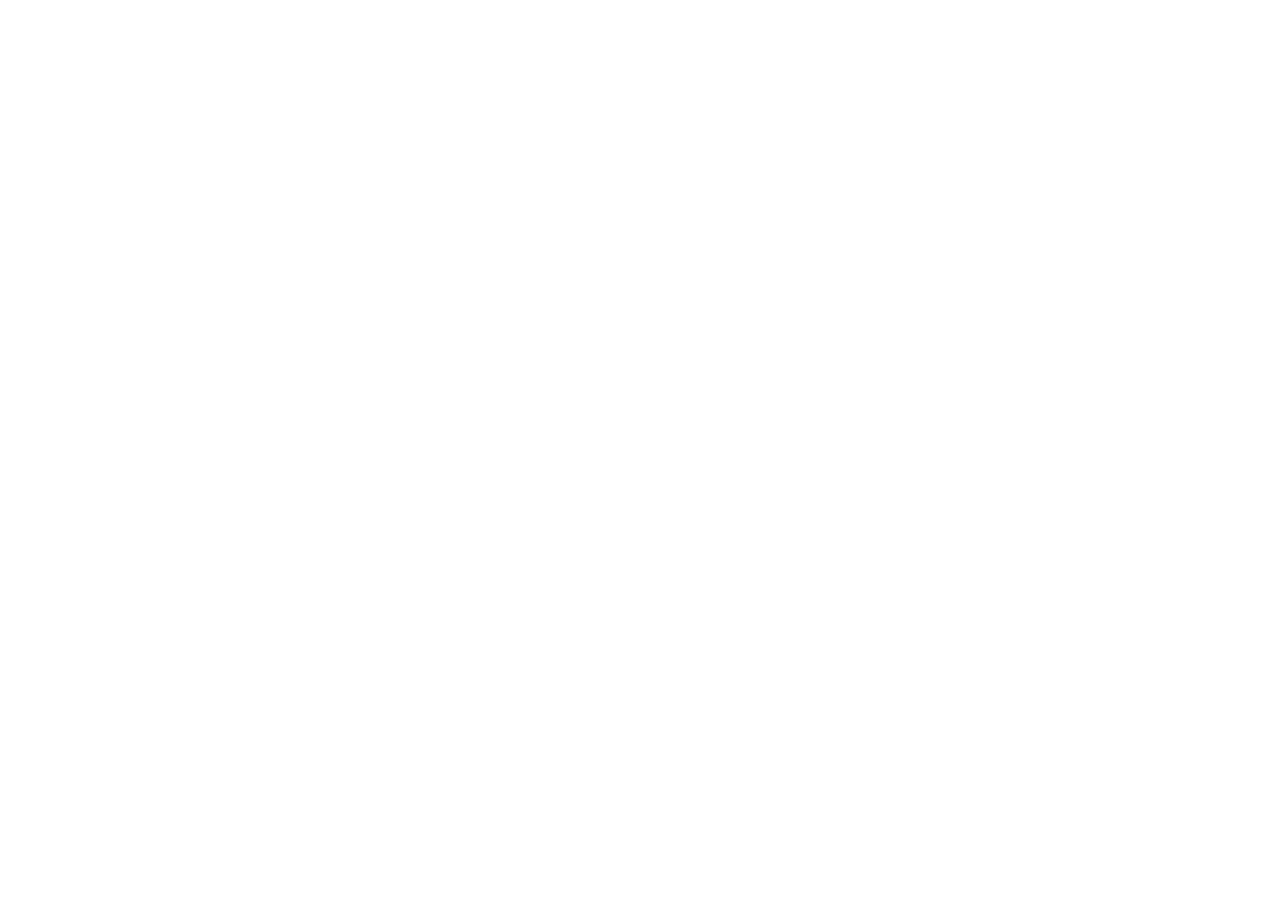
==== commit 61241e22: "update" ====
--- a/index.html
+++ b/index.html
@@ -8,8 +8,8 @@
   <link rel="icon" type="image/x-icon" href="favicon.ico">
   <link href="https://fonts.googleapis.com/css?family=Roboto:300,400,500&display=swap" rel="stylesheet">
   <link href="https://fonts.googleapis.com/icon?family=Material+Icons" rel="stylesheet">
-<link rel="stylesheet" href="styles.fd6b61cc6c2b84baa94a.css"></head>
+</head>
 <body class="mat-typography">
   <app-root></app-root>
-<script src="runtime.e227d1a0e31cbccbf8ec.js" defer></script><script src="polyfills.a4021de53358bb0fec14.js" defer></script><script src="scripts.b3d145e99101c96715b1.js" defer></script><script src="main.dbd8acca2311476a4359.js" defer></script></body>
+<script src="runtime.js" defer></script><script src="polyfills.js" defer></script><script src="styles.js" defer></script><script src="scripts.js" defer></script><script src="vendor.js" defer></script><script src="main.js" defer></script></body>
 </html>
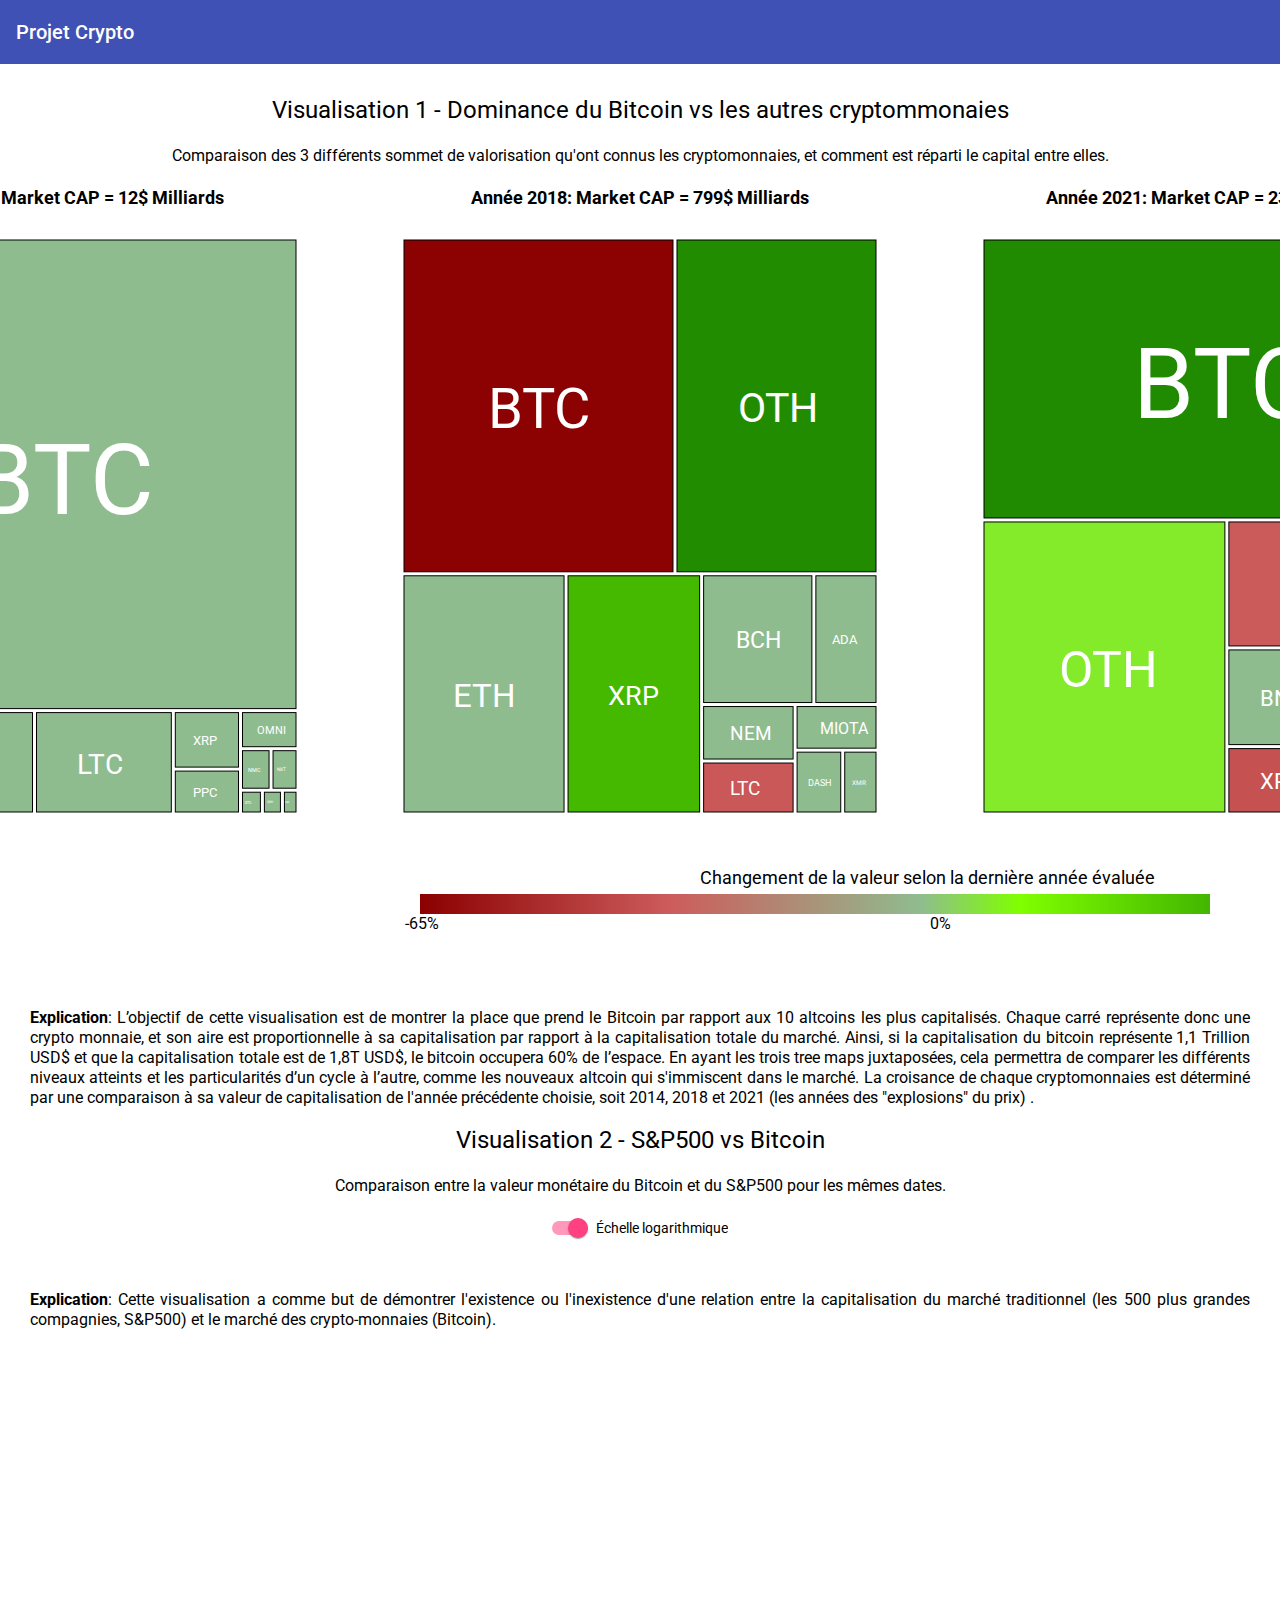
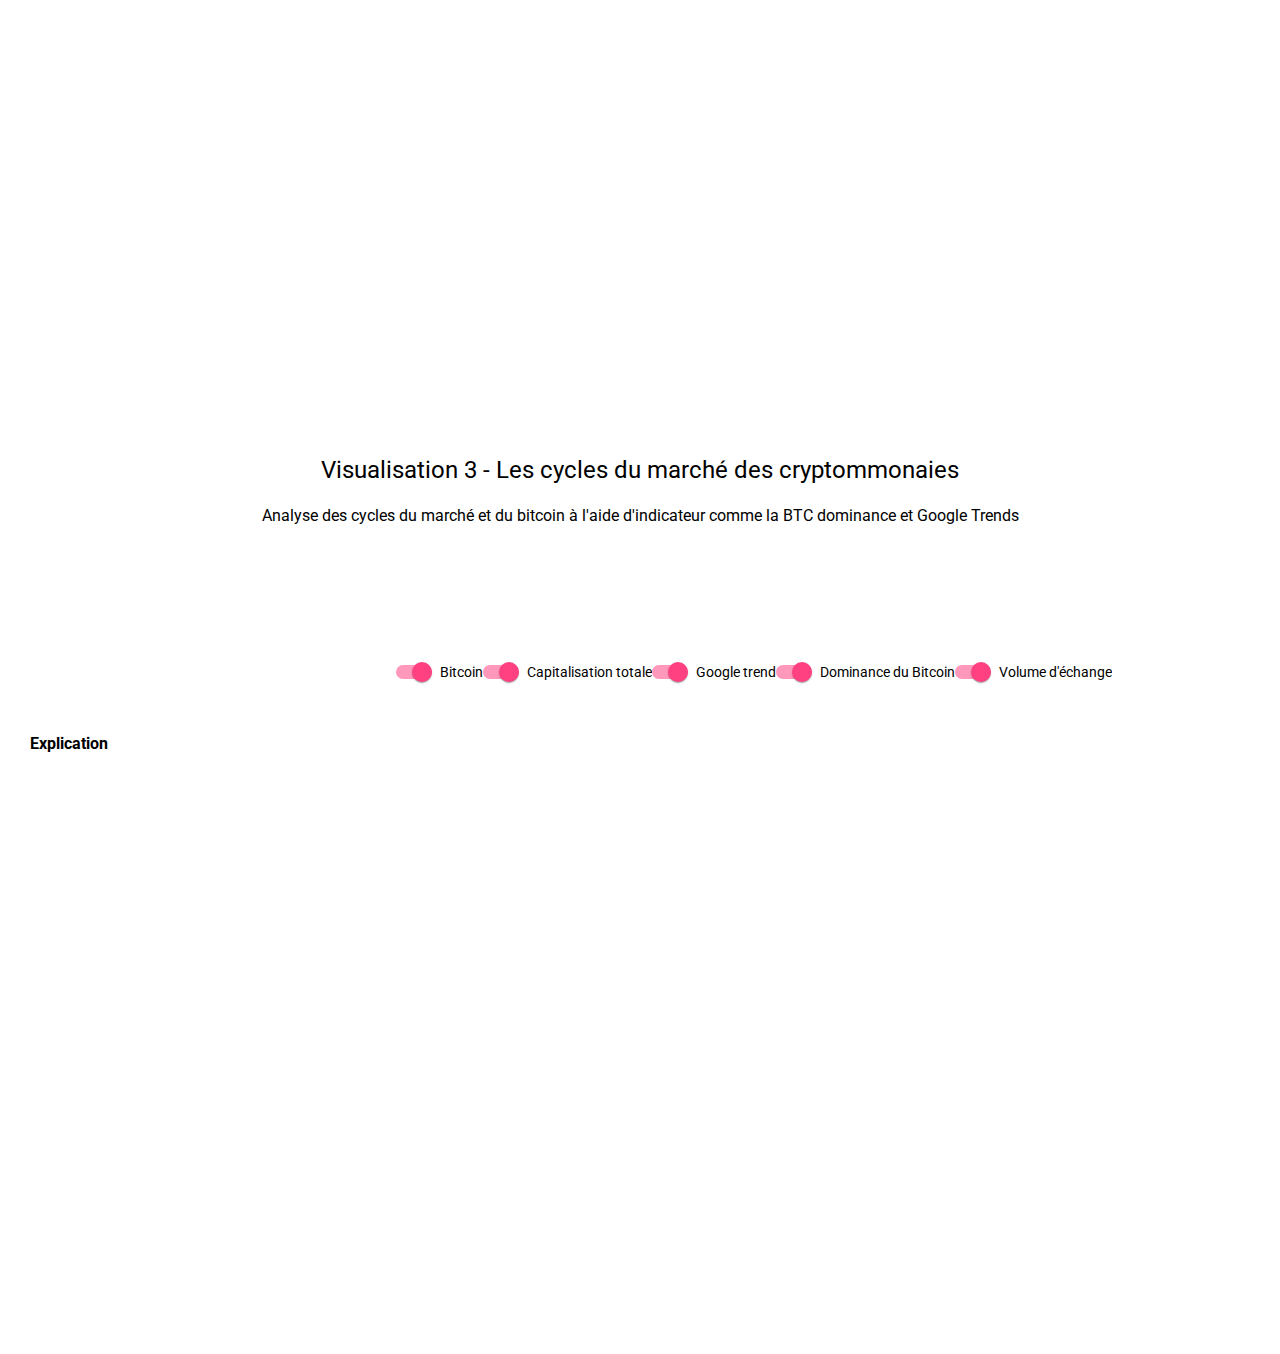
==== commit 7bc44fcb: "update" ====
--- a/index.html
+++ b/index.html
@@ -8,8 +8,8 @@
   <link rel="icon" type="image/x-icon" href="favicon.ico">
   <link href="https://fonts.googleapis.com/css?family=Roboto:300,400,500&display=swap" rel="stylesheet">
   <link href="https://fonts.googleapis.com/icon?family=Material+Icons" rel="stylesheet">
-</head>
+<link rel="stylesheet" href="styles.43413372457ed46f1d8a.css"></head>
 <body class="mat-typography">
   <app-root></app-root>
-<script src="runtime.js" defer></script><script src="polyfills.js" defer></script><script src="styles.js" defer></script><script src="scripts.js" defer></script><script src="vendor.js" defer></script><script src="main.js" defer></script></body>
+<script src="runtime.e227d1a0e31cbccbf8ec.js" defer></script><script src="polyfills.a4021de53358bb0fec14.js" defer></script><script src="scripts.b3d145e99101c96715b1.js" defer></script><script src="main.894ca7daed2bc8da70af.js" defer></script></body>
 </html>
--- a/styles.43413372457ed46f1d8a.css
+++ b/styles.43413372457ed46f1d8a.css
@@ -0,0 +1 @@
+.mat-badge-content{font-weight:600;font-size:12px;font-family:Roboto,Helvetica Neue,sans-serif}.mat-badge-small .mat-badge-content{font-size:9px}.mat-badge-large .mat-badge-content{font-size:24px}.mat-h1,.mat-headline,.mat-typography h1{font:400 24px/32px Roboto,Helvetica Neue,sans-serif;letter-spacing:normal;margin:0 0 16px}.mat-h2,.mat-title,.mat-typography h2{font:500 20px/32px Roboto,Helvetica Neue,sans-serif;letter-spacing:normal;margin:0 0 16px}.mat-h3,.mat-subheading-2,.mat-typography h3{font:400 16px/28px Roboto,Helvetica Neue,sans-serif;letter-spacing:normal;margin:0 0 16px}.mat-h4,.mat-subheading-1,.mat-typography h4{font:400 15px/24px Roboto,Helvetica Neue,sans-serif;letter-spacing:normal;margin:0 0 16px}.mat-h5,.mat-typography h5{font:400 calc(14px * .83)/20px Roboto,Helvetica Neue,sans-serif;margin:0 0 12px}.mat-h6,.mat-typography h6{font:400 calc(14px * .67)/20px Roboto,Helvetica Neue,sans-serif;margin:0 0 12px}.mat-body-2,.mat-body-strong{font:500 14px/24px Roboto,Helvetica Neue,sans-serif;letter-spacing:normal}.mat-body,.mat-body-1,.mat-typography{font:400 14px/20px Roboto,Helvetica Neue,sans-serif;letter-spacing:normal}.mat-body-1 p,.mat-body p,.mat-typography p{margin:0 0 12px}.mat-caption,.mat-small{font:400 12px/20px Roboto,Helvetica Neue,sans-serif;letter-spacing:normal}.mat-display-4,.mat-typography .mat-display-4{font:300 112px/112px Roboto,Helvetica Neue,sans-serif;letter-spacing:-.05em;margin:0 0 56px}.mat-display-3,.mat-typography .mat-display-3{font:400 56px/56px Roboto,Helvetica Neue,sans-serif;letter-spacing:-.02em;margin:0 0 64px}.mat-display-2,.mat-typography .mat-display-2{font:400 45px/48px Roboto,Helvetica Neue,sans-serif;letter-spacing:-.005em;margin:0 0 64px}.mat-display-1,.mat-typography .mat-display-1{font:400 34px/40px Roboto,Helvetica Neue,sans-serif;letter-spacing:normal;margin:0 0 64px}.mat-bottom-sheet-container{font:400 14px/20px Roboto,Helvetica Neue,sans-serif;letter-spacing:normal}.mat-button,.mat-fab,.mat-flat-button,.mat-icon-button,.mat-mini-fab,.mat-raised-button,.mat-stroked-button{font-family:Roboto,Helvetica Neue,sans-serif;font-size:14px;font-weight:500}.mat-button-toggle,.mat-card{font-family:Roboto,Helvetica Neue,sans-serif}.mat-card-title{font-size:24px;font-weight:500}.mat-card-header .mat-card-title{font-size:20px}.mat-card-content,.mat-card-subtitle{font-size:14px}.mat-checkbox{font-family:Roboto,Helvetica Neue,sans-serif}.mat-checkbox-layout .mat-checkbox-label{line-height:24px}.mat-chip{font-size:14px;font-weight:500}.mat-chip .mat-chip-remove.mat-icon,.mat-chip .mat-chip-trailing-icon.mat-icon{font-size:18px}.mat-table{font-family:Roboto,Helvetica Neue,sans-serif}.mat-header-cell{font-size:12px;font-weight:500}.mat-cell,.mat-footer-cell{font-size:14px}.mat-calendar{font-family:Roboto,Helvetica Neue,sans-serif}.mat-calendar-body{font-size:13px}.mat-calendar-body-label,.mat-calendar-period-button{font-size:14px;font-weight:500}.mat-calendar-table-header th{font-size:11px;font-weight:400}.mat-dialog-title{font:500 20px/32px Roboto,Helvetica Neue,sans-serif;letter-spacing:normal}.mat-expansion-panel-header{font-family:Roboto,Helvetica Neue,sans-serif;font-size:15px;font-weight:400}.mat-expansion-panel-content{font:400 14px/20px Roboto,Helvetica Neue,sans-serif;letter-spacing:normal}.mat-form-field{font-size:inherit;font-weight:400;line-height:1.125;font-family:Roboto,Helvetica Neue,sans-serif;letter-spacing:normal}.mat-form-field-wrapper{padding-bottom:1.34375em}.mat-form-field-prefix .mat-icon,.mat-form-field-suffix .mat-icon{font-size:150%;line-height:1.125}.mat-form-field-prefix .mat-icon-button,.mat-form-field-suffix .mat-icon-button{height:1.5em;width:1.5em}.mat-form-field-prefix .mat-icon-button .mat-icon,.mat-form-field-suffix .mat-icon-button .mat-icon{height:1.125em;line-height:1.125}.mat-form-field-infix{padding:.5em 0;border-top:.84375em solid transparent}.mat-form-field-can-float.mat-form-field-should-float .mat-form-field-label,.mat-form-field-can-float .mat-input-server:focus+.mat-form-field-label-wrapper .mat-form-field-label{transform:translateY(-1.34375em) scale(.75);width:133.3333333333%}.mat-form-field-can-float .mat-input-server[label]:not(:label-shown)+.mat-form-field-label-wrapper .mat-form-field-label{transform:translateY(-1.34374em) scale(.75);width:133.3333433333%}.mat-form-field-label-wrapper{top:-.84375em;padding-top:.84375em}.mat-form-field-label{top:1.34375em}.mat-form-field-underline{bottom:1.34375em}.mat-form-field-subscript-wrapper{font-size:75%;margin-top:.6666666667em;top:calc(100% - 1.7916666667em)}.mat-form-field-appearance-legacy .mat-form-field-wrapper{padding-bottom:1.25em}.mat-form-field-appearance-legacy .mat-form-field-infix{padding:.4375em 0}.mat-form-field-appearance-legacy.mat-form-field-can-float.mat-form-field-should-float .mat-form-field-label,.mat-form-field-appearance-legacy.mat-form-field-can-float .mat-input-server:focus+.mat-form-field-label-wrapper .mat-form-field-label{transform:translateY(-1.28125em) scale(.75) perspective(100px) translateZ(.001px);-ms-transform:translateY(-1.28125em) scale(.75);width:133.3333333333%}.mat-form-field-appearance-legacy.mat-form-field-can-float .mat-form-field-autofill-control:-webkit-autofill+.mat-form-field-label-wrapper .mat-form-field-label{transform:translateY(-1.28125em) scale(.75) perspective(100px) translateZ(.00101px);-ms-transform:translateY(-1.28124em) scale(.75);width:133.3333433333%}.mat-form-field-appearance-legacy.mat-form-field-can-float .mat-input-server[label]:not(:label-shown)+.mat-form-field-label-wrapper .mat-form-field-label{transform:translateY(-1.28125em) scale(.75) perspective(100px) translateZ(.00102px);-ms-transform:translateY(-1.28123em) scale(.75);width:133.3333533333%}.mat-form-field-appearance-legacy .mat-form-field-label{top:1.28125em}.mat-form-field-appearance-legacy .mat-form-field-underline{bottom:1.25em}.mat-form-field-appearance-legacy .mat-form-field-subscript-wrapper{margin-top:.5416666667em;top:calc(100% - 1.6666666667em)}@media print{.mat-form-field-appearance-legacy.mat-form-field-can-float.mat-form-field-should-float .mat-form-field-label,.mat-form-field-appearance-legacy.mat-form-field-can-float .mat-input-server:focus+.mat-form-field-label-wrapper .mat-form-field-label{transform:translateY(-1.28122em) scale(.75)}.mat-form-field-appearance-legacy.mat-form-field-can-float .mat-form-field-autofill-control:-webkit-autofill+.mat-form-field-label-wrapper .mat-form-field-label{transform:translateY(-1.28121em) scale(.75)}.mat-form-field-appearance-legacy.mat-form-field-can-float .mat-input-server[label]:not(:label-shown)+.mat-form-field-label-wrapper .mat-form-field-label{transform:translateY(-1.2812em) scale(.75)}}.mat-form-field-appearance-fill .mat-form-field-infix{padding:.25em 0 .75em}.mat-form-field-appearance-fill .mat-form-field-label{top:1.09375em;margin-top:-.5em}.mat-form-field-appearance-fill.mat-form-field-can-float.mat-form-field-should-float .mat-form-field-label,.mat-form-field-appearance-fill.mat-form-field-can-float .mat-input-server:focus+.mat-form-field-label-wrapper .mat-form-field-label{transform:translateY(-.59375em) scale(.75);width:133.3333333333%}.mat-form-field-appearance-fill.mat-form-field-can-float .mat-input-server[label]:not(:label-shown)+.mat-form-field-label-wrapper .mat-form-field-label{transform:translateY(-.59374em) scale(.75);width:133.3333433333%}.mat-form-field-appearance-outline .mat-form-field-infix{padding:1em 0}.mat-form-field-appearance-outline .mat-form-field-label{top:1.84375em;margin-top:-.25em}.mat-form-field-appearance-outline.mat-form-field-can-float.mat-form-field-should-float .mat-form-field-label,.mat-form-field-appearance-outline.mat-form-field-can-float .mat-input-server:focus+.mat-form-field-label-wrapper .mat-form-field-label{transform:translateY(-1.59375em) scale(.75);width:133.3333333333%}.mat-form-field-appearance-outline.mat-form-field-can-float .mat-input-server[label]:not(:label-shown)+.mat-form-field-label-wrapper .mat-form-field-label{transform:translateY(-1.59374em) scale(.75);width:133.3333433333%}.mat-grid-tile-footer,.mat-grid-tile-header{font-size:14px}.mat-grid-tile-footer .mat-line,.mat-grid-tile-header .mat-line{white-space:nowrap;overflow:hidden;text-overflow:ellipsis;display:block;box-sizing:border-box}.mat-grid-tile-footer .mat-line:nth-child(n+2),.mat-grid-tile-header .mat-line:nth-child(n+2){font-size:12px}input.mat-input-element{margin-top:-.0625em}.mat-menu-item{font-family:Roboto,Helvetica Neue,sans-serif;font-size:14px;font-weight:400}.mat-paginator,.mat-paginator-page-size .mat-select-trigger{font-family:Roboto,Helvetica Neue,sans-serif;font-size:12px}.mat-radio-button,.mat-select{font-family:Roboto,Helvetica Neue,sans-serif}.mat-select-trigger{height:1.125em}.mat-slide-toggle-content,.mat-slider-thumb-label-text{font-family:Roboto,Helvetica Neue,sans-serif}.mat-slider-thumb-label-text{font-size:12px;font-weight:500}.mat-stepper-horizontal,.mat-stepper-vertical{font-family:Roboto,Helvetica Neue,sans-serif}.mat-step-label{font-size:14px;font-weight:400}.mat-step-sub-label-error{font-weight:400}.mat-step-label-error{font-size:14px}.mat-step-label-selected{font-size:14px;font-weight:500}.mat-tab-group,.mat-tab-label,.mat-tab-link{font-family:Roboto,Helvetica Neue,sans-serif}.mat-tab-label,.mat-tab-link{font-size:14px;font-weight:500}.mat-toolbar,.mat-toolbar h1,.mat-toolbar h2,.mat-toolbar h3,.mat-toolbar h4,.mat-toolbar h5,.mat-toolbar h6{font:500 20px/32px Roboto,Helvetica Neue,sans-serif;letter-spacing:normal;margin:0}.mat-tooltip{font-family:Roboto,Helvetica Neue,sans-serif;font-size:10px;padding-top:6px;padding-bottom:6px}.mat-tooltip-handset{font-size:14px;padding-top:8px;padding-bottom:8px}.mat-list-item,.mat-list-option{font-family:Roboto,Helvetica Neue,sans-serif}.mat-list-base .mat-list-item{font-size:16px}.mat-list-base .mat-list-item .mat-line{white-space:nowrap;overflow:hidden;text-overflow:ellipsis;display:block;box-sizing:border-box}.mat-list-base .mat-list-item .mat-line:nth-child(n+2){font-size:14px}.mat-list-base .mat-list-option{font-size:16px}.mat-list-base .mat-list-option .mat-line{white-space:nowrap;overflow:hidden;text-overflow:ellipsis;display:block;box-sizing:border-box}.mat-list-base .mat-list-option .mat-line:nth-child(n+2){font-size:14px}.mat-list-base .mat-subheader{font-family:Roboto,Helvetica Neue,sans-serif;font-size:14px;font-weight:500}.mat-list-base[dense] .mat-list-item{font-size:12px}.mat-list-base[dense] .mat-list-item .mat-line{white-space:nowrap;overflow:hidden;text-overflow:ellipsis;display:block;box-sizing:border-box}.mat-list-base[dense] .mat-list-item .mat-line:nth-child(n+2),.mat-list-base[dense] .mat-list-option{font-size:12px}.mat-list-base[dense] .mat-list-option .mat-line{white-space:nowrap;overflow:hidden;text-overflow:ellipsis;display:block;box-sizing:border-box}.mat-list-base[dense] .mat-list-option .mat-line:nth-child(n+2){font-size:12px}.mat-list-base[dense] .mat-subheader{font-family:Roboto,Helvetica Neue,sans-serif;font-size:12px;font-weight:500}.mat-option{font-family:Roboto,Helvetica Neue,sans-serif;font-size:16px}.mat-optgroup-label{font:500 14px/24px Roboto,Helvetica Neue,sans-serif;letter-spacing:normal}.mat-simple-snackbar{font-family:Roboto,Helvetica Neue,sans-serif;font-size:14px}.mat-simple-snackbar-action{line-height:1;font-family:inherit;font-size:inherit;font-weight:500}.mat-tree{font-family:Roboto,Helvetica Neue,sans-serif}.mat-nested-tree-node,.mat-tree-node{font-weight:400;font-size:14px}.mat-ripple{overflow:hidden;position:relative}.mat-ripple:not(:empty){transform:translateZ(0)}.mat-ripple.mat-ripple-unbounded{overflow:visible}.mat-ripple-element{position:absolute;border-radius:50%;pointer-events:none;transition:opacity,transform 0ms cubic-bezier(0,0,.2,1);transform:scale(0)}.cdk-high-contrast-active .mat-ripple-element{display:none}.cdk-visually-hidden{border:0;clip:rect(0 0 0 0);height:1px;margin:-1px;overflow:hidden;padding:0;position:absolute;width:1px;outline:0;-webkit-appearance:none;-moz-appearance:none}.cdk-global-overlay-wrapper,.cdk-overlay-container{pointer-events:none;top:0;left:0;height:100%;width:100%}.cdk-overlay-container{position:fixed;z-index:1000}.cdk-overlay-container:empty{display:none}.cdk-global-overlay-wrapper,.cdk-overlay-pane{display:flex;position:absolute;z-index:1000}.cdk-overlay-pane{pointer-events:auto;box-sizing:border-box;max-width:100%;max-height:100%}.cdk-overlay-backdrop{position:absolute;top:0;bottom:0;left:0;right:0;z-index:1000;pointer-events:auto;-webkit-tap-highlight-color:transparent;transition:opacity .4s cubic-bezier(.25,.8,.25,1);opacity:0}.cdk-overlay-backdrop.cdk-overlay-backdrop-showing{opacity:1}@media screen and (-ms-high-contrast:active){.cdk-overlay-backdrop.cdk-overlay-backdrop-showing{opacity:.6}}.cdk-overlay-dark-backdrop{background:rgba(0,0,0,.32)}.cdk-overlay-transparent-backdrop,.cdk-overlay-transparent-backdrop.cdk-overlay-backdrop-showing{opacity:0}.cdk-overlay-connected-position-bounding-box{position:absolute;z-index:1000;display:flex;flex-direction:column;min-width:1px;min-height:1px}.cdk-global-scrollblock{position:fixed;width:100%;overflow-y:scroll}@keyframes cdk-text-field-autofill-start{/*!*/}@keyframes cdk-text-field-autofill-end{/*!*/}.cdk-text-field-autofill-monitored:-webkit-autofill{animation:cdk-text-field-autofill-start 0s 1ms}.cdk-text-field-autofill-monitored:not(:-webkit-autofill){animation:cdk-text-field-autofill-end 0s 1ms}textarea.cdk-textarea-autosize{resize:none}textarea.cdk-textarea-autosize-measuring{padding:2px 0!important;box-sizing:initial!important;height:auto!important;overflow:hidden!important}textarea.cdk-textarea-autosize-measuring-firefox{padding:2px 0!important;box-sizing:initial!important;height:0!important}.mat-focus-indicator,.mat-mdc-focus-indicator{position:relative}.mat-ripple-element{background-color:rgba(0,0,0,.1)}.mat-option{color:rgba(0,0,0,.87)}.mat-option.mat-active,.mat-option.mat-selected:not(.mat-option-multiple):not(.mat-option-disabled),.mat-option:focus:not(.mat-option-disabled),.mat-option:hover:not(.mat-option-disabled){background:rgba(0,0,0,.04)}.mat-option.mat-active{color:rgba(0,0,0,.87)}.mat-option.mat-option-disabled{color:rgba(0,0,0,.38)}.mat-primary .mat-option.mat-selected:not(.mat-option-disabled){color:#3f51b5}.mat-accent .mat-option.mat-selected:not(.mat-option-disabled){color:#ff4081}.mat-warn .mat-option.mat-selected:not(.mat-option-disabled){color:#f44336}.mat-optgroup-label{color:rgba(0,0,0,.54)}.mat-optgroup-disabled .mat-optgroup-label{color:rgba(0,0,0,.38)}.mat-pseudo-checkbox{color:rgba(0,0,0,.54)}.mat-pseudo-checkbox:after{color:#fafafa}.mat-pseudo-checkbox-disabled{color:#b0b0b0}.mat-primary .mat-pseudo-checkbox-checked,.mat-primary .mat-pseudo-checkbox-indeterminate{background:#3f51b5}.mat-accent .mat-pseudo-checkbox-checked,.mat-accent .mat-pseudo-checkbox-indeterminate,.mat-pseudo-checkbox-checked,.mat-pseudo-checkbox-indeterminate{background:#ff4081}.mat-warn .mat-pseudo-checkbox-checked,.mat-warn .mat-pseudo-checkbox-indeterminate{background:#f44336}.mat-pseudo-checkbox-checked.mat-pseudo-checkbox-disabled,.mat-pseudo-checkbox-indeterminate.mat-pseudo-checkbox-disabled{background:#b0b0b0}.mat-app-background{background-color:#fafafa;color:rgba(0,0,0,.87)}.mat-elevation-z0{box-shadow:0 0 0 0 rgba(0,0,0,.2),0 0 0 0 rgba(0,0,0,.14),0 0 0 0 rgba(0,0,0,.12)}.mat-elevation-z1{box-shadow:0 2px 1px -1px rgba(0,0,0,.2),0 1px 1px 0 rgba(0,0,0,.14),0 1px 3px 0 rgba(0,0,0,.12)}.mat-elevation-z2{box-shadow:0 3px 1px -2px rgba(0,0,0,.2),0 2px 2px 0 rgba(0,0,0,.14),0 1px 5px 0 rgba(0,0,0,.12)}.mat-elevation-z3{box-shadow:0 3px 3px -2px rgba(0,0,0,.2),0 3px 4px 0 rgba(0,0,0,.14),0 1px 8px 0 rgba(0,0,0,.12)}.mat-elevation-z4{box-shadow:0 2px 4px -1px rgba(0,0,0,.2),0 4px 5px 0 rgba(0,0,0,.14),0 1px 10px 0 rgba(0,0,0,.12)}.mat-elevation-z5{box-shadow:0 3px 5px -1px rgba(0,0,0,.2),0 5px 8px 0 rgba(0,0,0,.14),0 1px 14px 0 rgba(0,0,0,.12)}.mat-elevation-z6{box-shadow:0 3px 5px -1px rgba(0,0,0,.2),0 6px 10px 0 rgba(0,0,0,.14),0 1px 18px 0 rgba(0,0,0,.12)}.mat-elevation-z7{box-shadow:0 4px 5px -2px rgba(0,0,0,.2),0 7px 10px 1px rgba(0,0,0,.14),0 2px 16px 1px rgba(0,0,0,.12)}.mat-elevation-z8{box-shadow:0 5px 5px -3px rgba(0,0,0,.2),0 8px 10px 1px rgba(0,0,0,.14),0 3px 14px 2px rgba(0,0,0,.12)}.mat-elevation-z9{box-shadow:0 5px 6px -3px rgba(0,0,0,.2),0 9px 12px 1px rgba(0,0,0,.14),0 3px 16px 2px rgba(0,0,0,.12)}.mat-elevation-z10{box-shadow:0 6px 6px -3px rgba(0,0,0,.2),0 10px 14px 1px rgba(0,0,0,.14),0 4px 18px 3px rgba(0,0,0,.12)}.mat-elevation-z11{box-shadow:0 6px 7px -4px rgba(0,0,0,.2),0 11px 15px 1px rgba(0,0,0,.14),0 4px 20px 3px rgba(0,0,0,.12)}.mat-elevation-z12{box-shadow:0 7px 8px -4px rgba(0,0,0,.2),0 12px 17px 2px rgba(0,0,0,.14),0 5px 22px 4px rgba(0,0,0,.12)}.mat-elevation-z13{box-shadow:0 7px 8px -4px rgba(0,0,0,.2),0 13px 19px 2px rgba(0,0,0,.14),0 5px 24px 4px rgba(0,0,0,.12)}.mat-elevation-z14{box-shadow:0 7px 9px -4px rgba(0,0,0,.2),0 14px 21px 2px rgba(0,0,0,.14),0 5px 26px 4px rgba(0,0,0,.12)}.mat-elevation-z15{box-shadow:0 8px 9px -5px rgba(0,0,0,.2),0 15px 22px 2px rgba(0,0,0,.14),0 6px 28px 5px rgba(0,0,0,.12)}.mat-elevation-z16{box-shadow:0 8px 10px -5px rgba(0,0,0,.2),0 16px 24px 2px rgba(0,0,0,.14),0 6px 30px 5px rgba(0,0,0,.12)}.mat-elevation-z17{box-shadow:0 8px 11px -5px rgba(0,0,0,.2),0 17px 26px 2px rgba(0,0,0,.14),0 6px 32px 5px rgba(0,0,0,.12)}.mat-elevation-z18{box-shadow:0 9px 11px -5px rgba(0,0,0,.2),0 18px 28px 2px rgba(0,0,0,.14),0 7px 34px 6px rgba(0,0,0,.12)}.mat-elevation-z19{box-shadow:0 9px 12px -6px rgba(0,0,0,.2),0 19px 29px 2px rgba(0,0,0,.14),0 7px 36px 6px rgba(0,0,0,.12)}.mat-elevation-z20{box-shadow:0 10px 13px -6px rgba(0,0,0,.2),0 20px 31px 3px rgba(0,0,0,.14),0 8px 38px 7px rgba(0,0,0,.12)}.mat-elevation-z21{box-shadow:0 10px 13px -6px rgba(0,0,0,.2),0 21px 33px 3px rgba(0,0,0,.14),0 8px 40px 7px rgba(0,0,0,.12)}.mat-elevation-z22{box-shadow:0 10px 14px -6px rgba(0,0,0,.2),0 22px 35px 3px rgba(0,0,0,.14),0 8px 42px 7px rgba(0,0,0,.12)}.mat-elevation-z23{box-shadow:0 11px 14px -7px rgba(0,0,0,.2),0 23px 36px 3px rgba(0,0,0,.14),0 9px 44px 8px rgba(0,0,0,.12)}.mat-elevation-z24{box-shadow:0 11px 15px -7px rgba(0,0,0,.2),0 24px 38px 3px rgba(0,0,0,.14),0 9px 46px 8px rgba(0,0,0,.12)}.mat-theme-loaded-marker{display:none}.mat-autocomplete-panel{background:#fff;color:rgba(0,0,0,.87)}.mat-autocomplete-panel:not([class*=mat-elevation-z]){box-shadow:0 2px 4px -1px rgba(0,0,0,.2),0 4px 5px 0 rgba(0,0,0,.14),0 1px 10px 0 rgba(0,0,0,.12)}.mat-autocomplete-panel .mat-option.mat-selected:not(.mat-active):not(:hover){background:#fff}.mat-autocomplete-panel .mat-option.mat-selected:not(.mat-active):not(:hover):not(.mat-option-disabled){color:rgba(0,0,0,.87)}.mat-badge-content{color:#fff;background:#3f51b5}.cdk-high-contrast-active .mat-badge-content{outline:1px solid;border-radius:0}.mat-badge-accent .mat-badge-content{background:#ff4081;color:#fff}.mat-badge-warn .mat-badge-content{color:#fff;background:#f44336}.mat-badge{position:relative}.mat-badge-hidden .mat-badge-content{display:none}.mat-badge-disabled .mat-badge-content{background:#b9b9b9;color:rgba(0,0,0,.38)}.mat-badge-content{position:absolute;text-align:center;display:inline-block;border-radius:50%;transition:transform .2s ease-in-out;transform:scale(.6);overflow:hidden;white-space:nowrap;text-overflow:ellipsis;pointer-events:none}.mat-badge-content._mat-animation-noopable,.ng-animate-disabled .mat-badge-content{transition:none}.mat-badge-content.mat-badge-active{transform:none}.mat-badge-small .mat-badge-content{width:16px;height:16px;line-height:16px}.mat-badge-small.mat-badge-above .mat-badge-content{top:-8px}.mat-badge-small.mat-badge-below .mat-badge-content{bottom:-8px}.mat-badge-small.mat-badge-before .mat-badge-content{left:-16px}[dir=rtl] .mat-badge-small.mat-badge-before .mat-badge-content{left:auto;right:-16px}.mat-badge-small.mat-badge-after .mat-badge-content{right:-16px}[dir=rtl] .mat-badge-small.mat-badge-after .mat-badge-content{right:auto;left:-16px}.mat-badge-small.mat-badge-overlap.mat-badge-before .mat-badge-content{left:-8px}[dir=rtl] .mat-badge-small.mat-badge-overlap.mat-badge-before .mat-badge-content{left:auto;right:-8px}.mat-badge-small.mat-badge-overlap.mat-badge-after .mat-badge-content{right:-8px}[dir=rtl] .mat-badge-small.mat-badge-overlap.mat-badge-after .mat-badge-content{right:auto;left:-8px}.mat-badge-medium .mat-badge-content{width:22px;height:22px;line-height:22px}.mat-badge-medium.mat-badge-above .mat-badge-content{top:-11px}.mat-badge-medium.mat-badge-below .mat-badge-content{bottom:-11px}.mat-badge-medium.mat-badge-before .mat-badge-content{left:-22px}[dir=rtl] .mat-badge-medium.mat-badge-before .mat-badge-content{left:auto;right:-22px}.mat-badge-medium.mat-badge-after .mat-badge-content{right:-22px}[dir=rtl] .mat-badge-medium.mat-badge-after .mat-badge-content{right:auto;left:-22px}.mat-badge-medium.mat-badge-overlap.mat-badge-before .mat-badge-content{left:-11px}[dir=rtl] .mat-badge-medium.mat-badge-overlap.mat-badge-before .mat-badge-content{left:auto;right:-11px}.mat-badge-medium.mat-badge-overlap.mat-badge-after .mat-badge-content{right:-11px}[dir=rtl] .mat-badge-medium.mat-badge-overlap.mat-badge-after .mat-badge-content{right:auto;left:-11px}.mat-badge-large .mat-badge-content{width:28px;height:28px;line-height:28px}.mat-badge-large.mat-badge-above .mat-badge-content{top:-14px}.mat-badge-large.mat-badge-below .mat-badge-content{bottom:-14px}.mat-badge-large.mat-badge-before .mat-badge-content{left:-28px}[dir=rtl] .mat-badge-large.mat-badge-before .mat-badge-content{left:auto;right:-28px}.mat-badge-large.mat-badge-after .mat-badge-content{right:-28px}[dir=rtl] .mat-badge-large.mat-badge-after .mat-badge-content{right:auto;left:-28px}.mat-badge-large.mat-badge-overlap.mat-badge-before .mat-badge-content{left:-14px}[dir=rtl] .mat-badge-large.mat-badge-overlap.mat-badge-before .mat-badge-content{left:auto;right:-14px}.mat-badge-large.mat-badge-overlap.mat-badge-after .mat-badge-content{right:-14px}[dir=rtl] .mat-badge-large.mat-badge-overlap.mat-badge-after .mat-badge-content{right:auto;left:-14px}.mat-bottom-sheet-container{box-shadow:0 8px 10px -5px rgba(0,0,0,.2),0 16px 24px 2px rgba(0,0,0,.14),0 6px 30px 5px rgba(0,0,0,.12);background:#fff;color:rgba(0,0,0,.87)}.mat-button,.mat-icon-button,.mat-stroked-button{color:inherit;background:transparent}.mat-button.mat-primary,.mat-icon-button.mat-primary,.mat-stroked-button.mat-primary{color:#3f51b5}.mat-button.mat-accent,.mat-icon-button.mat-accent,.mat-stroked-button.mat-accent{color:#ff4081}.mat-button.mat-warn,.mat-icon-button.mat-warn,.mat-stroked-button.mat-warn{color:#f44336}.mat-button.mat-accent.mat-button-disabled,.mat-button.mat-button-disabled.mat-button-disabled,.mat-button.mat-primary.mat-button-disabled,.mat-button.mat-warn.mat-button-disabled,.mat-icon-button.mat-accent.mat-button-disabled,.mat-icon-button.mat-button-disabled.mat-button-disabled,.mat-icon-button.mat-primary.mat-button-disabled,.mat-icon-button.mat-warn.mat-button-disabled,.mat-stroked-button.mat-accent.mat-button-disabled,.mat-stroked-button.mat-button-disabled.mat-button-disabled,.mat-stroked-button.mat-primary.mat-button-disabled,.mat-stroked-button.mat-warn.mat-button-disabled{color:rgba(0,0,0,.26)}.mat-button.mat-primary .mat-button-focus-overlay,.mat-icon-button.mat-primary .mat-button-focus-overlay,.mat-stroked-button.mat-primary .mat-button-focus-overlay{background-color:#3f51b5}.mat-button.mat-accent .mat-button-focus-overlay,.mat-icon-button.mat-accent .mat-button-focus-overlay,.mat-stroked-button.mat-accent .mat-button-focus-overlay{background-color:#ff4081}.mat-button.mat-warn .mat-button-focus-overlay,.mat-icon-button.mat-warn .mat-button-focus-overlay,.mat-stroked-button.mat-warn .mat-button-focus-overlay{background-color:#f44336}.mat-button.mat-button-disabled .mat-button-focus-overlay,.mat-icon-button.mat-button-disabled .mat-button-focus-overlay,.mat-stroked-button.mat-button-disabled .mat-button-focus-overlay{background-color:initial}.mat-button .mat-ripple-element,.mat-icon-button .mat-ripple-element,.mat-stroked-button .mat-ripple-element{opacity:.1;background-color:currentColor}.mat-button-focus-overlay{background:#000}.mat-stroked-button:not(.mat-button-disabled){border-color:rgba(0,0,0,.12)}.mat-fab,.mat-flat-button,.mat-mini-fab,.mat-raised-button{color:rgba(0,0,0,.87);background-color:#fff}.mat-fab.mat-accent,.mat-fab.mat-primary,.mat-fab.mat-warn,.mat-flat-button.mat-accent,.mat-flat-button.mat-primary,.mat-flat-button.mat-warn,.mat-mini-fab.mat-accent,.mat-mini-fab.mat-primary,.mat-mini-fab.mat-warn,.mat-raised-button.mat-accent,.mat-raised-button.mat-primary,.mat-raised-button.mat-warn{color:#fff}.mat-fab.mat-accent.mat-button-disabled,.mat-fab.mat-button-disabled.mat-button-disabled,.mat-fab.mat-primary.mat-button-disabled,.mat-fab.mat-warn.mat-button-disabled,.mat-flat-button.mat-accent.mat-button-disabled,.mat-flat-button.mat-button-disabled.mat-button-disabled,.mat-flat-button.mat-primary.mat-button-disabled,.mat-flat-button.mat-warn.mat-button-disabled,.mat-mini-fab.mat-accent.mat-button-disabled,.mat-mini-fab.mat-button-disabled.mat-button-disabled,.mat-mini-fab.mat-primary.mat-button-disabled,.mat-mini-fab.mat-warn.mat-button-disabled,.mat-raised-button.mat-accent.mat-button-disabled,.mat-raised-button.mat-button-disabled.mat-button-disabled,.mat-raised-button.mat-primary.mat-button-disabled,.mat-raised-button.mat-warn.mat-button-disabled{color:rgba(0,0,0,.26)}.mat-fab.mat-primary,.mat-flat-button.mat-primary,.mat-mini-fab.mat-primary,.mat-raised-button.mat-primary{background-color:#3f51b5}.mat-fab.mat-accent,.mat-flat-button.mat-accent,.mat-mini-fab.mat-accent,.mat-raised-button.mat-accent{background-color:#ff4081}.mat-fab.mat-warn,.mat-flat-button.mat-warn,.mat-mini-fab.mat-warn,.mat-raised-button.mat-warn{background-color:#f44336}.mat-fab.mat-accent.mat-button-disabled,.mat-fab.mat-button-disabled.mat-button-disabled,.mat-fab.mat-primary.mat-button-disabled,.mat-fab.mat-warn.mat-button-disabled,.mat-flat-button.mat-accent.mat-button-disabled,.mat-flat-button.mat-button-disabled.mat-button-disabled,.mat-flat-button.mat-primary.mat-button-disabled,.mat-flat-button.mat-warn.mat-button-disabled,.mat-mini-fab.mat-accent.mat-button-disabled,.mat-mini-fab.mat-button-disabled.mat-button-disabled,.mat-mini-fab.mat-primary.mat-button-disabled,.mat-mini-fab.mat-warn.mat-button-disabled,.mat-raised-button.mat-accent.mat-button-disabled,.mat-raised-button.mat-button-disabled.mat-button-disabled,.mat-raised-button.mat-primary.mat-button-disabled,.mat-raised-button.mat-warn.mat-button-disabled{background-color:rgba(0,0,0,.12)}.mat-fab.mat-accent .mat-ripple-element,.mat-fab.mat-primary .mat-ripple-element,.mat-fab.mat-warn .mat-ripple-element,.mat-flat-button.mat-accent .mat-ripple-element,.mat-flat-button.mat-primary .mat-ripple-element,.mat-flat-button.mat-warn .mat-ripple-element,.mat-mini-fab.mat-accent .mat-ripple-element,.mat-mini-fab.mat-primary .mat-ripple-element,.mat-mini-fab.mat-warn .mat-ripple-element,.mat-raised-button.mat-accent .mat-ripple-element,.mat-raised-button.mat-primary .mat-ripple-element,.mat-raised-button.mat-warn .mat-ripple-element{background-color:hsla(0,0%,100%,.1)}.mat-flat-button:not([class*=mat-elevation-z]),.mat-stroked-button:not([class*=mat-elevation-z]){box-shadow:0 0 0 0 rgba(0,0,0,.2),0 0 0 0 rgba(0,0,0,.14),0 0 0 0 rgba(0,0,0,.12)}.mat-raised-button:not([class*=mat-elevation-z]){box-shadow:0 3px 1px -2px rgba(0,0,0,.2),0 2px 2px 0 rgba(0,0,0,.14),0 1px 5px 0 rgba(0,0,0,.12)}.mat-raised-button:not(.mat-button-disabled):active:not([class*=mat-elevation-z]){box-shadow:0 5px 5px -3px rgba(0,0,0,.2),0 8px 10px 1px rgba(0,0,0,.14),0 3px 14px 2px rgba(0,0,0,.12)}.mat-raised-button.mat-button-disabled:not([class*=mat-elevation-z]){box-shadow:0 0 0 0 rgba(0,0,0,.2),0 0 0 0 rgba(0,0,0,.14),0 0 0 0 rgba(0,0,0,.12)}.mat-fab:not([class*=mat-elevation-z]),.mat-mini-fab:not([class*=mat-elevation-z]){box-shadow:0 3px 5px -1px rgba(0,0,0,.2),0 6px 10px 0 rgba(0,0,0,.14),0 1px 18px 0 rgba(0,0,0,.12)}.mat-fab:not(.mat-button-disabled):active:not([class*=mat-elevation-z]),.mat-mini-fab:not(.mat-button-disabled):active:not([class*=mat-elevation-z]){box-shadow:0 7px 8px -4px rgba(0,0,0,.2),0 12px 17px 2px rgba(0,0,0,.14),0 5px 22px 4px rgba(0,0,0,.12)}.mat-fab.mat-button-disabled:not([class*=mat-elevation-z]),.mat-mini-fab.mat-button-disabled:not([class*=mat-elevation-z]){box-shadow:0 0 0 0 rgba(0,0,0,.2),0 0 0 0 rgba(0,0,0,.14),0 0 0 0 rgba(0,0,0,.12)}.mat-button-toggle-group,.mat-button-toggle-standalone{box-shadow:0 3px 1px -2px rgba(0,0,0,.2),0 2px 2px 0 rgba(0,0,0,.14),0 1px 5px 0 rgba(0,0,0,.12)}.mat-button-toggle-group-appearance-standard,.mat-button-toggle-standalone.mat-button-toggle-appearance-standard{box-shadow:none}.mat-button-toggle{color:rgba(0,0,0,.38)}.mat-button-toggle .mat-button-toggle-focus-overlay{background-color:rgba(0,0,0,.12)}.mat-button-toggle-appearance-standard{color:rgba(0,0,0,.87);background:#fff}.mat-button-toggle-appearance-standard .mat-button-toggle-focus-overlay{background-color:#000}.mat-button-toggle-group-appearance-standard .mat-button-toggle+.mat-button-toggle{border-left:1px solid rgba(0,0,0,.12)}[dir=rtl] .mat-button-toggle-group-appearance-standard .mat-button-toggle+.mat-button-toggle{border-left:none;border-right:1px solid rgba(0,0,0,.12)}.mat-button-toggle-group-appearance-standard.mat-button-toggle-vertical .mat-button-toggle+.mat-button-toggle{border-left:none;border-right:none;border-top:1px solid rgba(0,0,0,.12)}.mat-button-toggle-checked{background-color:#e0e0e0;color:rgba(0,0,0,.54)}.mat-button-toggle-checked.mat-button-toggle-appearance-standard{color:rgba(0,0,0,.87)}.mat-button-toggle-disabled{color:rgba(0,0,0,.26);background-color:#eee}.mat-button-toggle-disabled.mat-button-toggle-appearance-standard{background:#fff}.mat-button-toggle-disabled.mat-button-toggle-checked{background-color:#bdbdbd}.mat-button-toggle-group-appearance-standard,.mat-button-toggle-standalone.mat-button-toggle-appearance-standard{border:1px solid rgba(0,0,0,.12)}.mat-button-toggle-appearance-standard .mat-button-toggle-label-content{line-height:48px}.mat-card{background:#fff;color:rgba(0,0,0,.87)}.mat-card:not([class*=mat-elevation-z]){box-shadow:0 2px 1px -1px rgba(0,0,0,.2),0 1px 1px 0 rgba(0,0,0,.14),0 1px 3px 0 rgba(0,0,0,.12)}.mat-card.mat-card-flat:not([class*=mat-elevation-z]){box-shadow:0 0 0 0 rgba(0,0,0,.2),0 0 0 0 rgba(0,0,0,.14),0 0 0 0 rgba(0,0,0,.12)}.mat-card-subtitle{color:rgba(0,0,0,.54)}.mat-checkbox-frame{border-color:rgba(0,0,0,.54)}.mat-checkbox-checkmark{fill:#fafafa}.mat-checkbox-checkmark-path{stroke:#fafafa!important}.mat-checkbox-mixedmark{background-color:#fafafa}.mat-checkbox-checked.mat-primary .mat-checkbox-background,.mat-checkbox-indeterminate.mat-primary .mat-checkbox-background{background-color:#3f51b5}.mat-checkbox-checked.mat-accent .mat-checkbox-background,.mat-checkbox-indeterminate.mat-accent .mat-checkbox-background{background-color:#ff4081}.mat-checkbox-checked.mat-warn .mat-checkbox-background,.mat-checkbox-indeterminate.mat-warn .mat-checkbox-background{background-color:#f44336}.mat-checkbox-disabled.mat-checkbox-checked .mat-checkbox-background,.mat-checkbox-disabled.mat-checkbox-indeterminate .mat-checkbox-background{background-color:#b0b0b0}.mat-checkbox-disabled:not(.mat-checkbox-checked) .mat-checkbox-frame{border-color:#b0b0b0}.mat-checkbox-disabled .mat-checkbox-label{color:rgba(0,0,0,.54)}.mat-checkbox .mat-ripple-element{background-color:#000}.mat-checkbox-checked:not(.mat-checkbox-disabled).mat-primary .mat-ripple-element,.mat-checkbox:active:not(.mat-checkbox-disabled).mat-primary .mat-ripple-element{background:#3f51b5}.mat-checkbox-checked:not(.mat-checkbox-disabled).mat-accent .mat-ripple-element,.mat-checkbox:active:not(.mat-checkbox-disabled).mat-accent .mat-ripple-element{background:#ff4081}.mat-checkbox-checked:not(.mat-checkbox-disabled).mat-warn .mat-ripple-element,.mat-checkbox:active:not(.mat-checkbox-disabled).mat-warn .mat-ripple-element{background:#f44336}.mat-chip.mat-standard-chip{background-color:#e0e0e0;color:rgba(0,0,0,.87)}.mat-chip.mat-standard-chip .mat-chip-remove{color:rgba(0,0,0,.87);opacity:.4}.mat-chip.mat-standard-chip:not(.mat-chip-disabled):active{box-shadow:0 3px 3px -2px rgba(0,0,0,.2),0 3px 4px 0 rgba(0,0,0,.14),0 1px 8px 0 rgba(0,0,0,.12)}.mat-chip.mat-standard-chip:not(.mat-chip-disabled) .mat-chip-remove:hover{opacity:.54}.mat-chip.mat-standard-chip.mat-chip-disabled{opacity:.4}.mat-chip.mat-standard-chip:after{background:#000}.mat-chip.mat-standard-chip.mat-chip-selected.mat-primary{background-color:#3f51b5;color:#fff}.mat-chip.mat-standard-chip.mat-chip-selected.mat-primary .mat-chip-remove{color:#fff;opacity:.4}.mat-chip.mat-standard-chip.mat-chip-selected.mat-primary .mat-ripple-element{background-color:hsla(0,0%,100%,.1)}.mat-chip.mat-standard-chip.mat-chip-selected.mat-warn{background-color:#f44336;color:#fff}.mat-chip.mat-standard-chip.mat-chip-selected.mat-warn .mat-chip-remove{color:#fff;opacity:.4}.mat-chip.mat-standard-chip.mat-chip-selected.mat-warn .mat-ripple-element{background-color:hsla(0,0%,100%,.1)}.mat-chip.mat-standard-chip.mat-chip-selected.mat-accent{background-color:#ff4081;color:#fff}.mat-chip.mat-standard-chip.mat-chip-selected.mat-accent .mat-chip-remove{color:#fff;opacity:.4}.mat-chip.mat-standard-chip.mat-chip-selected.mat-accent .mat-ripple-element{background-color:hsla(0,0%,100%,.1)}.mat-table{background:#fff}.mat-table-sticky,.mat-table tbody,.mat-table tfoot,.mat-table thead,[mat-footer-row],[mat-header-row],[mat-row],mat-footer-row,mat-header-row,mat-row{background:inherit}mat-footer-row,mat-header-row,mat-row,td.mat-cell,td.mat-footer-cell,th.mat-header-cell{border-bottom-color:rgba(0,0,0,.12)}.mat-header-cell{color:rgba(0,0,0,.54)}.mat-cell,.mat-footer-cell{color:rgba(0,0,0,.87)}.mat-calendar-arrow{border-top-color:rgba(0,0,0,.54)}.mat-datepicker-content .mat-calendar-next-button,.mat-datepicker-content .mat-calendar-previous-button,.mat-datepicker-toggle{color:rgba(0,0,0,.54)}.mat-calendar-table-header{color:rgba(0,0,0,.38)}.mat-calendar-table-header-divider:after{background:rgba(0,0,0,.12)}.mat-calendar-body-label{color:rgba(0,0,0,.54)}.mat-calendar-body-cell-content,.mat-date-range-input-separator{color:rgba(0,0,0,.87);border-color:transparent}.mat-calendar-body-disabled>.mat-calendar-body-cell-content:not(.mat-calendar-body-selected):not(.mat-calendar-body-comparison-identical),.mat-form-field-disabled .mat-date-range-input-separator{color:rgba(0,0,0,.38)}.cdk-keyboard-focused .mat-calendar-body-active>.mat-calendar-body-cell-content:not(.mat-calendar-body-selected):not(.mat-calendar-body-comparison-identical),.cdk-program-focused .mat-calendar-body-active>.mat-calendar-body-cell-content:not(.mat-calendar-body-selected):not(.mat-calendar-body-comparison-identical),.mat-calendar-body-cell:not(.mat-calendar-body-disabled):hover>.mat-calendar-body-cell-content:not(.mat-calendar-body-selected):not(.mat-calendar-body-comparison-identical){background-color:rgba(0,0,0,.04)}.mat-calendar-body-in-preview{color:rgba(0,0,0,.24)}.mat-calendar-body-today:not(.mat-calendar-body-selected):not(.mat-calendar-body-comparison-identical){border-color:rgba(0,0,0,.38)}.mat-calendar-body-disabled>.mat-calendar-body-today:not(.mat-calendar-body-selected):not(.mat-calendar-body-comparison-identical){border-color:rgba(0,0,0,.18)}.mat-calendar-body-in-range:before{background:rgba(63,81,181,.2)}.mat-calendar-body-comparison-identical,.mat-calendar-body-in-comparison-range:before{background:rgba(249,171,0,.2)}.mat-calendar-body-comparison-bridge-start:before,[dir=rtl] .mat-calendar-body-comparison-bridge-end:before{background:linear-gradient(90deg,rgba(63,81,181,.2) 50%,rgba(249,171,0,.2) 0)}.mat-calendar-body-comparison-bridge-end:before,[dir=rtl] .mat-calendar-body-comparison-bridge-start:before{background:linear-gradient(270deg,rgba(63,81,181,.2) 50%,rgba(249,171,0,.2) 0)}.mat-calendar-body-in-comparison-range.mat-calendar-body-in-range:after,.mat-calendar-body-in-range>.mat-calendar-body-comparison-identical{background:#a8dab5}.mat-calendar-body-comparison-identical.mat-calendar-body-selected,.mat-calendar-body-in-comparison-range>.mat-calendar-body-selected{background:#46a35e}.mat-calendar-body-selected{background-color:#3f51b5;color:#fff}.mat-calendar-body-disabled>.mat-calendar-body-selected{background-color:rgba(63,81,181,.4)}.mat-calendar-body-today.mat-calendar-body-selected{box-shadow:inset 0 0 0 1px #fff}.mat-datepicker-content{box-shadow:0 2px 4px -1px rgba(0,0,0,.2),0 4px 5px 0 rgba(0,0,0,.14),0 1px 10px 0 rgba(0,0,0,.12);background-color:#fff;color:rgba(0,0,0,.87)}.mat-datepicker-content.mat-accent .mat-calendar-body-in-range:before{background:rgba(255,64,129,.2)}.mat-datepicker-content.mat-accent .mat-calendar-body-comparison-identical,.mat-datepicker-content.mat-accent .mat-calendar-body-in-comparison-range:before{background:rgba(249,171,0,.2)}.mat-datepicker-content.mat-accent .mat-calendar-body-comparison-bridge-start:before,.mat-datepicker-content.mat-accent [dir=rtl] .mat-calendar-body-comparison-bridge-end:before{background:linear-gradient(90deg,rgba(255,64,129,.2) 50%,rgba(249,171,0,.2) 0)}.mat-datepicker-content.mat-accent .mat-calendar-body-comparison-bridge-end:before,.mat-datepicker-content.mat-accent [dir=rtl] .mat-calendar-body-comparison-bridge-start:before{background:linear-gradient(270deg,rgba(255,64,129,.2) 50%,rgba(249,171,0,.2) 0)}.mat-datepicker-content.mat-accent .mat-calendar-body-in-comparison-range.mat-calendar-body-in-range:after,.mat-datepicker-content.mat-accent .mat-calendar-body-in-range>.mat-calendar-body-comparison-identical{background:#a8dab5}.mat-datepicker-content.mat-accent .mat-calendar-body-comparison-identical.mat-calendar-body-selected,.mat-datepicker-content.mat-accent .mat-calendar-body-in-comparison-range>.mat-calendar-body-selected{background:#46a35e}.mat-datepicker-content.mat-accent .mat-calendar-body-selected{background-color:#ff4081;color:#fff}.mat-datepicker-content.mat-accent .mat-calendar-body-disabled>.mat-calendar-body-selected{background-color:rgba(255,64,129,.4)}.mat-datepicker-content.mat-accent .mat-calendar-body-today.mat-calendar-body-selected{box-shadow:inset 0 0 0 1px #fff}.mat-datepicker-content.mat-warn .mat-calendar-body-in-range:before{background:rgba(244,67,54,.2)}.mat-datepicker-content.mat-warn .mat-calendar-body-comparison-identical,.mat-datepicker-content.mat-warn .mat-calendar-body-in-comparison-range:before{background:rgba(249,171,0,.2)}.mat-datepicker-content.mat-warn .mat-calendar-body-comparison-bridge-start:before,.mat-datepicker-content.mat-warn [dir=rtl] .mat-calendar-body-comparison-bridge-end:before{background:linear-gradient(90deg,rgba(244,67,54,.2) 50%,rgba(249,171,0,.2) 0)}.mat-datepicker-content.mat-warn .mat-calendar-body-comparison-bridge-end:before,.mat-datepicker-content.mat-warn [dir=rtl] .mat-calendar-body-comparison-bridge-start:before{background:linear-gradient(270deg,rgba(244,67,54,.2) 50%,rgba(249,171,0,.2) 0)}.mat-datepicker-content.mat-warn .mat-calendar-body-in-comparison-range.mat-calendar-body-in-range:after,.mat-datepicker-content.mat-warn .mat-calendar-body-in-range>.mat-calendar-body-comparison-identical{background:#a8dab5}.mat-datepicker-content.mat-warn .mat-calendar-body-comparison-identical.mat-calendar-body-selected,.mat-datepicker-content.mat-warn .mat-calendar-body-in-comparison-range>.mat-calendar-body-selected{background:#46a35e}.mat-datepicker-content.mat-warn .mat-calendar-body-selected{background-color:#f44336;color:#fff}.mat-datepicker-content.mat-warn .mat-calendar-body-disabled>.mat-calendar-body-selected{background-color:rgba(244,67,54,.4)}.mat-datepicker-content.mat-warn .mat-calendar-body-today.mat-calendar-body-selected{box-shadow:inset 0 0 0 1px #fff}.mat-datepicker-content-touch{box-shadow:0 0 0 0 rgba(0,0,0,.2),0 0 0 0 rgba(0,0,0,.14),0 0 0 0 rgba(0,0,0,.12)}.mat-datepicker-toggle-active{color:#3f51b5}.mat-datepicker-toggle-active.mat-accent{color:#ff4081}.mat-datepicker-toggle-active.mat-warn{color:#f44336}.mat-date-range-input-inner[disabled]{color:rgba(0,0,0,.38)}.mat-dialog-container{box-shadow:0 11px 15px -7px rgba(0,0,0,.2),0 24px 38px 3px rgba(0,0,0,.14),0 9px 46px 8px rgba(0,0,0,.12);background:#fff;color:rgba(0,0,0,.87)}.mat-divider{border-top-color:rgba(0,0,0,.12)}.mat-divider-vertical{border-right-color:rgba(0,0,0,.12)}.mat-expansion-panel{background:#fff;color:rgba(0,0,0,.87)}.mat-expansion-panel:not([class*=mat-elevation-z]){box-shadow:0 3px 1px -2px rgba(0,0,0,.2),0 2px 2px 0 rgba(0,0,0,.14),0 1px 5px 0 rgba(0,0,0,.12)}.mat-action-row{border-top-color:rgba(0,0,0,.12)}.mat-expansion-panel .mat-expansion-panel-header.cdk-keyboard-focused:not([aria-disabled=true]),.mat-expansion-panel .mat-expansion-panel-header.cdk-program-focused:not([aria-disabled=true]),.mat-expansion-panel:not(.mat-expanded) .mat-expansion-panel-header:hover:not([aria-disabled=true]){background:rgba(0,0,0,.04)}@media(hover:none){.mat-expansion-panel:not(.mat-expanded):not([aria-disabled=true]) .mat-expansion-panel-header:hover{background:#fff}}.mat-expansion-panel-header-title{color:rgba(0,0,0,.87)}.mat-expansion-indicator:after,.mat-expansion-panel-header-description{color:rgba(0,0,0,.54)}.mat-expansion-panel-header[aria-disabled=true]{color:rgba(0,0,0,.26)}.mat-expansion-panel-header[aria-disabled=true] .mat-expansion-panel-header-description,.mat-expansion-panel-header[aria-disabled=true] .mat-expansion-panel-header-title{color:inherit}.mat-expansion-panel-header{height:48px}.mat-expansion-panel-header.mat-expanded{height:64px}.mat-form-field-label,.mat-hint{color:rgba(0,0,0,.6)}.mat-form-field.mat-focused .mat-form-field-label{color:#3f51b5}.mat-form-field.mat-focused .mat-form-field-label.mat-accent{color:#ff4081}.mat-form-field.mat-focused .mat-form-field-label.mat-warn{color:#f44336}.mat-focused .mat-form-field-required-marker{color:#ff4081}.mat-form-field-ripple{background-color:rgba(0,0,0,.87)}.mat-form-field.mat-focused .mat-form-field-ripple{background-color:#3f51b5}.mat-form-field.mat-focused .mat-form-field-ripple.mat-accent{background-color:#ff4081}.mat-form-field.mat-focused .mat-form-field-ripple.mat-warn{background-color:#f44336}.mat-form-field-type-mat-native-select.mat-focused:not(.mat-form-field-invalid) .mat-form-field-infix:after{color:#3f51b5}.mat-form-field-type-mat-native-select.mat-focused:not(.mat-form-field-invalid).mat-accent .mat-form-field-infix:after{color:#ff4081}.mat-form-field-type-mat-native-select.mat-focused:not(.mat-form-field-invalid).mat-warn .mat-form-field-infix:after,.mat-form-field.mat-form-field-invalid .mat-form-field-label,.mat-form-field.mat-form-field-invalid .mat-form-field-label.mat-accent,.mat-form-field.mat-form-field-invalid .mat-form-field-label .mat-form-field-required-marker{color:#f44336}.mat-form-field.mat-form-field-invalid .mat-form-field-ripple,.mat-form-field.mat-form-field-invalid .mat-form-field-ripple.mat-accent{background-color:#f44336}.mat-error{color:#f44336}.mat-form-field-appearance-legacy .mat-form-field-label,.mat-form-field-appearance-legacy .mat-hint{color:rgba(0,0,0,.54)}.mat-form-field-appearance-legacy .mat-form-field-underline{background-color:rgba(0,0,0,.42)}.mat-form-field-appearance-legacy.mat-form-field-disabled .mat-form-field-underline{background-image:linear-gradient(90deg,rgba(0,0,0,.42) 0,rgba(0,0,0,.42) 33%,transparent 0);background-size:4px 100%;background-repeat:repeat-x}.mat-form-field-appearance-standard .mat-form-field-underline{background-color:rgba(0,0,0,.42)}.mat-form-field-appearance-standard.mat-form-field-disabled .mat-form-field-underline{background-image:linear-gradient(90deg,rgba(0,0,0,.42) 0,rgba(0,0,0,.42) 33%,transparent 0);background-size:4px 100%;background-repeat:repeat-x}.mat-form-field-appearance-fill .mat-form-field-flex{background-color:rgba(0,0,0,.04)}.mat-form-field-appearance-fill.mat-form-field-disabled .mat-form-field-flex{background-color:rgba(0,0,0,.02)}.mat-form-field-appearance-fill .mat-form-field-underline:before{background-color:rgba(0,0,0,.42)}.mat-form-field-appearance-fill.mat-form-field-disabled .mat-form-field-label{color:rgba(0,0,0,.38)}.mat-form-field-appearance-fill.mat-form-field-disabled .mat-form-field-underline:before{background-color:initial}.mat-form-field-appearance-outline .mat-form-field-outline{color:rgba(0,0,0,.12)}.mat-form-field-appearance-outline .mat-form-field-outline-thick{color:rgba(0,0,0,.87)}.mat-form-field-appearance-outline.mat-focused .mat-form-field-outline-thick{color:#3f51b5}.mat-form-field-appearance-outline.mat-focused.mat-accent .mat-form-field-outline-thick{color:#ff4081}.mat-form-field-appearance-outline.mat-focused.mat-warn .mat-form-field-outline-thick,.mat-form-field-appearance-outline.mat-form-field-invalid.mat-form-field-invalid .mat-form-field-outline-thick{color:#f44336}.mat-form-field-appearance-outline.mat-form-field-disabled .mat-form-field-label{color:rgba(0,0,0,.38)}.mat-form-field-appearance-outline.mat-form-field-disabled .mat-form-field-outline{color:rgba(0,0,0,.06)}.mat-icon.mat-primary{color:#3f51b5}.mat-icon.mat-accent{color:#ff4081}.mat-icon.mat-warn{color:#f44336}.mat-form-field-type-mat-native-select .mat-form-field-infix:after{color:rgba(0,0,0,.54)}.mat-form-field-type-mat-native-select.mat-form-field-disabled .mat-form-field-infix:after,.mat-input-element:disabled{color:rgba(0,0,0,.38)}.mat-input-element{caret-color:#3f51b5}.mat-input-element::placeholder{color:rgba(0,0,0,.42)}.mat-input-element::-moz-placeholder{color:rgba(0,0,0,.42)}.mat-input-element::-webkit-input-placeholder{color:rgba(0,0,0,.42)}.mat-input-element:-ms-input-placeholder{color:rgba(0,0,0,.42)}.mat-form-field.mat-accent .mat-input-element{caret-color:#ff4081}.mat-form-field-invalid .mat-input-element,.mat-form-field.mat-warn .mat-input-element{caret-color:#f44336}.mat-form-field-type-mat-native-select.mat-form-field-invalid .mat-form-field-infix:after{color:#f44336}.mat-list-base .mat-list-item,.mat-list-base .mat-list-option{color:rgba(0,0,0,.87)}.mat-list-base .mat-subheader{color:rgba(0,0,0,.54)}.mat-list-item-disabled{background-color:#eee}.mat-action-list .mat-list-item:focus,.mat-action-list .mat-list-item:hover,.mat-list-option:focus,.mat-list-option:hover,.mat-nav-list .mat-list-item:focus,.mat-nav-list .mat-list-item:hover{background:rgba(0,0,0,.04)}.mat-list-single-selected-option,.mat-list-single-selected-option:focus,.mat-list-single-selected-option:hover{background:rgba(0,0,0,.12)}.mat-menu-panel{background:#fff}.mat-menu-panel:not([class*=mat-elevation-z]){box-shadow:0 2px 4px -1px rgba(0,0,0,.2),0 4px 5px 0 rgba(0,0,0,.14),0 1px 10px 0 rgba(0,0,0,.12)}.mat-menu-item{background:transparent;color:rgba(0,0,0,.87)}.mat-menu-item[disabled],.mat-menu-item[disabled]:after{color:rgba(0,0,0,.38)}.mat-menu-item-submenu-trigger:after,.mat-menu-item .mat-icon-no-color{color:rgba(0,0,0,.54)}.mat-menu-item-highlighted:not([disabled]),.mat-menu-item.cdk-keyboard-focused:not([disabled]),.mat-menu-item.cdk-program-focused:not([disabled]),.mat-menu-item:hover:not([disabled]){background:rgba(0,0,0,.04)}.mat-paginator{background:#fff}.mat-paginator,.mat-paginator-page-size .mat-select-trigger{color:rgba(0,0,0,.54)}.mat-paginator-decrement,.mat-paginator-increment{border-top:2px solid rgba(0,0,0,.54);border-right:2px solid rgba(0,0,0,.54)}.mat-paginator-first,.mat-paginator-last{border-top:2px solid rgba(0,0,0,.54)}.mat-icon-button[disabled] .mat-paginator-decrement,.mat-icon-button[disabled] .mat-paginator-first,.mat-icon-button[disabled] .mat-paginator-increment,.mat-icon-button[disabled] .mat-paginator-last{border-color:rgba(0,0,0,.38)}.mat-paginator-container{min-height:56px}.mat-progress-bar-background{fill:#c5cae9}.mat-progress-bar-buffer{background-color:#c5cae9}.mat-progress-bar-fill:after{background-color:#3f51b5}.mat-progress-bar.mat-accent .mat-progress-bar-background{fill:#ff80ab}.mat-progress-bar.mat-accent .mat-progress-bar-buffer{background-color:#ff80ab}.mat-progress-bar.mat-accent .mat-progress-bar-fill:after{background-color:#ff4081}.mat-progress-bar.mat-warn .mat-progress-bar-background{fill:#ffcdd2}.mat-progress-bar.mat-warn .mat-progress-bar-buffer{background-color:#ffcdd2}.mat-progress-bar.mat-warn .mat-progress-bar-fill:after{background-color:#f44336}.mat-progress-spinner circle,.mat-spinner circle{stroke:#3f51b5}.mat-progress-spinner.mat-accent circle,.mat-spinner.mat-accent circle{stroke:#ff4081}.mat-progress-spinner.mat-warn circle,.mat-spinner.mat-warn circle{stroke:#f44336}.mat-radio-outer-circle{border-color:rgba(0,0,0,.54)}.mat-radio-button.mat-primary.mat-radio-checked .mat-radio-outer-circle{border-color:#3f51b5}.mat-radio-button.mat-primary.mat-radio-checked .mat-radio-persistent-ripple,.mat-radio-button.mat-primary .mat-radio-inner-circle,.mat-radio-button.mat-primary .mat-radio-ripple .mat-ripple-element:not(.mat-radio-persistent-ripple),.mat-radio-button.mat-primary:active .mat-radio-persistent-ripple{background-color:#3f51b5}.mat-radio-button.mat-accent.mat-radio-checked .mat-radio-outer-circle{border-color:#ff4081}.mat-radio-button.mat-accent.mat-radio-checked .mat-radio-persistent-ripple,.mat-radio-button.mat-accent .mat-radio-inner-circle,.mat-radio-button.mat-accent .mat-radio-ripple .mat-ripple-element:not(.mat-radio-persistent-ripple),.mat-radio-button.mat-accent:active .mat-radio-persistent-ripple{background-color:#ff4081}.mat-radio-button.mat-warn.mat-radio-checked .mat-radio-outer-circle{border-color:#f44336}.mat-radio-button.mat-warn.mat-radio-checked .mat-radio-persistent-ripple,.mat-radio-button.mat-warn .mat-radio-inner-circle,.mat-radio-button.mat-warn .mat-radio-ripple .mat-ripple-element:not(.mat-radio-persistent-ripple),.mat-radio-button.mat-warn:active .mat-radio-persistent-ripple{background-color:#f44336}.mat-radio-button.mat-radio-disabled.mat-radio-checked .mat-radio-outer-circle,.mat-radio-button.mat-radio-disabled .mat-radio-outer-circle{border-color:rgba(0,0,0,.38)}.mat-radio-button.mat-radio-disabled .mat-radio-inner-circle,.mat-radio-button.mat-radio-disabled .mat-radio-ripple .mat-ripple-element{background-color:rgba(0,0,0,.38)}.mat-radio-button.mat-radio-disabled .mat-radio-label-content{color:rgba(0,0,0,.38)}.mat-radio-button .mat-ripple-element{background-color:#000}.mat-select-value{color:rgba(0,0,0,.87)}.mat-select-placeholder{color:rgba(0,0,0,.42)}.mat-select-disabled .mat-select-value{color:rgba(0,0,0,.38)}.mat-select-arrow{color:rgba(0,0,0,.54)}.mat-select-panel{background:#fff}.mat-select-panel:not([class*=mat-elevation-z]){box-shadow:0 2px 4px -1px rgba(0,0,0,.2),0 4px 5px 0 rgba(0,0,0,.14),0 1px 10px 0 rgba(0,0,0,.12)}.mat-select-panel .mat-option.mat-selected:not(.mat-option-multiple){background:rgba(0,0,0,.12)}.mat-form-field.mat-focused.mat-primary .mat-select-arrow{color:#3f51b5}.mat-form-field.mat-focused.mat-accent .mat-select-arrow{color:#ff4081}.mat-form-field.mat-focused.mat-warn .mat-select-arrow,.mat-form-field .mat-select.mat-select-invalid .mat-select-arrow{color:#f44336}.mat-form-field .mat-select.mat-select-disabled .mat-select-arrow{color:rgba(0,0,0,.38)}.mat-drawer-container{background-color:#fafafa;color:rgba(0,0,0,.87)}.mat-drawer{color:rgba(0,0,0,.87)}.mat-drawer,.mat-drawer.mat-drawer-push{background-color:#fff}.mat-drawer:not(.mat-drawer-side){box-shadow:0 8px 10px -5px rgba(0,0,0,.2),0 16px 24px 2px rgba(0,0,0,.14),0 6px 30px 5px rgba(0,0,0,.12)}.mat-drawer-side{border-right:1px solid rgba(0,0,0,.12)}.mat-drawer-side.mat-drawer-end,[dir=rtl] .mat-drawer-side{border-left:1px solid rgba(0,0,0,.12);border-right:none}[dir=rtl] .mat-drawer-side.mat-drawer-end{border-left:none;border-right:1px solid rgba(0,0,0,.12)}.mat-drawer-backdrop.mat-drawer-shown{background-color:rgba(0,0,0,.6)}.mat-slide-toggle.mat-checked .mat-slide-toggle-thumb{background-color:#ff4081}.mat-slide-toggle.mat-checked .mat-slide-toggle-bar{background-color:rgba(255,64,129,.54)}.mat-slide-toggle.mat-checked .mat-ripple-element{background-color:#ff4081}.mat-slide-toggle.mat-primary.mat-checked .mat-slide-toggle-thumb{background-color:#3f51b5}.mat-slide-toggle.mat-primary.mat-checked .mat-slide-toggle-bar{background-color:rgba(63,81,181,.54)}.mat-slide-toggle.mat-primary.mat-checked .mat-ripple-element{background-color:#3f51b5}.mat-slide-toggle.mat-warn.mat-checked .mat-slide-toggle-thumb{background-color:#f44336}.mat-slide-toggle.mat-warn.mat-checked .mat-slide-toggle-bar{background-color:rgba(244,67,54,.54)}.mat-slide-toggle.mat-warn.mat-checked .mat-ripple-element{background-color:#f44336}.mat-slide-toggle:not(.mat-checked) .mat-ripple-element{background-color:#000}.mat-slide-toggle-thumb{box-shadow:0 2px 1px -1px rgba(0,0,0,.2),0 1px 1px 0 rgba(0,0,0,.14),0 1px 3px 0 rgba(0,0,0,.12);background-color:#fafafa}.mat-slide-toggle-bar{background-color:rgba(0,0,0,.38)}.mat-slider-track-background{background-color:rgba(0,0,0,.26)}.mat-primary .mat-slider-thumb,.mat-primary .mat-slider-thumb-label,.mat-primary .mat-slider-track-fill{background-color:#3f51b5}.mat-primary .mat-slider-thumb-label-text{color:#fff}.mat-primary .mat-slider-focus-ring{background-color:rgba(63,81,181,.2)}.mat-accent .mat-slider-thumb,.mat-accent .mat-slider-thumb-label,.mat-accent .mat-slider-track-fill{background-color:#ff4081}.mat-accent .mat-slider-thumb-label-text{color:#fff}.mat-accent .mat-slider-focus-ring{background-color:rgba(255,64,129,.2)}.mat-warn .mat-slider-thumb,.mat-warn .mat-slider-thumb-label,.mat-warn .mat-slider-track-fill{background-color:#f44336}.mat-warn .mat-slider-thumb-label-text{color:#fff}.mat-warn .mat-slider-focus-ring{background-color:rgba(244,67,54,.2)}.cdk-focused .mat-slider-track-background,.mat-slider:hover .mat-slider-track-background{background-color:rgba(0,0,0,.38)}.mat-slider-disabled .mat-slider-thumb,.mat-slider-disabled .mat-slider-track-background,.mat-slider-disabled .mat-slider-track-fill,.mat-slider-disabled:hover .mat-slider-track-background{background-color:rgba(0,0,0,.26)}.mat-slider-min-value .mat-slider-focus-ring{background-color:rgba(0,0,0,.12)}.mat-slider-min-value.mat-slider-thumb-label-showing .mat-slider-thumb,.mat-slider-min-value.mat-slider-thumb-label-showing .mat-slider-thumb-label{background-color:rgba(0,0,0,.87)}.mat-slider-min-value.mat-slider-thumb-label-showing.cdk-focused .mat-slider-thumb,.mat-slider-min-value.mat-slider-thumb-label-showing.cdk-focused .mat-slider-thumb-label{background-color:rgba(0,0,0,.26)}.mat-slider-min-value:not(.mat-slider-thumb-label-showing) .mat-slider-thumb{border-color:rgba(0,0,0,.26);background-color:initial}.mat-slider-min-value:not(.mat-slider-thumb-label-showing).cdk-focused .mat-slider-thumb,.mat-slider-min-value:not(.mat-slider-thumb-label-showing):hover .mat-slider-thumb{border-color:rgba(0,0,0,.38)}.mat-slider-min-value:not(.mat-slider-thumb-label-showing).cdk-focused.mat-slider-disabled .mat-slider-thumb,.mat-slider-min-value:not(.mat-slider-thumb-label-showing):hover.mat-slider-disabled .mat-slider-thumb{border-color:rgba(0,0,0,.26)}.mat-slider-has-ticks .mat-slider-wrapper:after{border-color:rgba(0,0,0,.7)}.mat-slider-horizontal .mat-slider-ticks{background-image:repeating-linear-gradient(90deg,rgba(0,0,0,.7),rgba(0,0,0,.7) 2px,transparent 0,transparent);background-image:-moz-repeating-linear-gradient(.0001deg,rgba(0,0,0,.7),rgba(0,0,0,.7) 2px,transparent 0,transparent)}.mat-slider-vertical .mat-slider-ticks{background-image:repeating-linear-gradient(180deg,rgba(0,0,0,.7),rgba(0,0,0,.7) 2px,transparent 0,transparent)}.mat-step-header.cdk-keyboard-focused,.mat-step-header.cdk-program-focused,.mat-step-header:hover{background-color:rgba(0,0,0,.04)}@media(hover:none){.mat-step-header:hover{background:none}}.mat-step-header .mat-step-label,.mat-step-header .mat-step-optional{color:rgba(0,0,0,.54)}.mat-step-header .mat-step-icon{background-color:rgba(0,0,0,.54);color:#fff}.mat-step-header .mat-step-icon-selected,.mat-step-header .mat-step-icon-state-done,.mat-step-header .mat-step-icon-state-edit{background-color:#3f51b5;color:#fff}.mat-step-header .mat-step-icon-state-error{background-color:initial;color:#f44336}.mat-step-header .mat-step-label.mat-step-label-active{color:rgba(0,0,0,.87)}.mat-step-header .mat-step-label.mat-step-label-error{color:#f44336}.mat-stepper-horizontal,.mat-stepper-vertical{background-color:#fff}.mat-stepper-vertical-line:before{border-left-color:rgba(0,0,0,.12)}.mat-horizontal-stepper-header:after,.mat-horizontal-stepper-header:before,.mat-stepper-horizontal-line{border-top-color:rgba(0,0,0,.12)}.mat-horizontal-stepper-header{height:72px}.mat-stepper-label-position-bottom .mat-horizontal-stepper-header,.mat-vertical-stepper-header{padding:24px}.mat-stepper-vertical-line:before{top:-16px;bottom:-16px}.mat-stepper-label-position-bottom .mat-horizontal-stepper-header:after,.mat-stepper-label-position-bottom .mat-horizontal-stepper-header:before,.mat-stepper-label-position-bottom .mat-stepper-horizontal-line{top:36px}.mat-sort-header-arrow{color:#757575}.mat-tab-header,.mat-tab-nav-bar{border-bottom:1px solid rgba(0,0,0,.12)}.mat-tab-group-inverted-header .mat-tab-header,.mat-tab-group-inverted-header .mat-tab-nav-bar{border-top:1px solid rgba(0,0,0,.12);border-bottom:none}.mat-tab-label,.mat-tab-link{color:rgba(0,0,0,.87)}.mat-tab-label.mat-tab-disabled,.mat-tab-link.mat-tab-disabled{color:rgba(0,0,0,.38)}.mat-tab-header-pagination-chevron{border-color:rgba(0,0,0,.87)}.mat-tab-header-pagination-disabled .mat-tab-header-pagination-chevron{border-color:rgba(0,0,0,.38)}.mat-tab-group[class*=mat-background-] .mat-tab-header,.mat-tab-nav-bar[class*=mat-background-]{border-bottom:none;border-top:none}.mat-tab-group.mat-primary .mat-tab-label.cdk-keyboard-focused:not(.mat-tab-disabled),.mat-tab-group.mat-primary .mat-tab-label.cdk-program-focused:not(.mat-tab-disabled),.mat-tab-group.mat-primary .mat-tab-link.cdk-keyboard-focused:not(.mat-tab-disabled),.mat-tab-group.mat-primary .mat-tab-link.cdk-program-focused:not(.mat-tab-disabled),.mat-tab-nav-bar.mat-primary .mat-tab-label.cdk-keyboard-focused:not(.mat-tab-disabled),.mat-tab-nav-bar.mat-primary .mat-tab-label.cdk-program-focused:not(.mat-tab-disabled),.mat-tab-nav-bar.mat-primary .mat-tab-link.cdk-keyboard-focused:not(.mat-tab-disabled),.mat-tab-nav-bar.mat-primary .mat-tab-link.cdk-program-focused:not(.mat-tab-disabled){background-color:rgba(197,202,233,.3)}.mat-tab-group.mat-primary .mat-ink-bar,.mat-tab-nav-bar.mat-primary .mat-ink-bar{background-color:#3f51b5}.mat-tab-group.mat-primary.mat-background-primary .mat-ink-bar,.mat-tab-nav-bar.mat-primary.mat-background-primary .mat-ink-bar{background-color:#fff}.mat-tab-group.mat-accent .mat-tab-label.cdk-keyboard-focused:not(.mat-tab-disabled),.mat-tab-group.mat-accent .mat-tab-label.cdk-program-focused:not(.mat-tab-disabled),.mat-tab-group.mat-accent .mat-tab-link.cdk-keyboard-focused:not(.mat-tab-disabled),.mat-tab-group.mat-accent .mat-tab-link.cdk-program-focused:not(.mat-tab-disabled),.mat-tab-nav-bar.mat-accent .mat-tab-label.cdk-keyboard-focused:not(.mat-tab-disabled),.mat-tab-nav-bar.mat-accent .mat-tab-label.cdk-program-focused:not(.mat-tab-disabled),.mat-tab-nav-bar.mat-accent .mat-tab-link.cdk-keyboard-focused:not(.mat-tab-disabled),.mat-tab-nav-bar.mat-accent .mat-tab-link.cdk-program-focused:not(.mat-tab-disabled){background-color:rgba(255,128,171,.3)}.mat-tab-group.mat-accent .mat-ink-bar,.mat-tab-nav-bar.mat-accent .mat-ink-bar{background-color:#ff4081}.mat-tab-group.mat-accent.mat-background-accent .mat-ink-bar,.mat-tab-nav-bar.mat-accent.mat-background-accent .mat-ink-bar{background-color:#fff}.mat-tab-group.mat-warn .mat-tab-label.cdk-keyboard-focused:not(.mat-tab-disabled),.mat-tab-group.mat-warn .mat-tab-label.cdk-program-focused:not(.mat-tab-disabled),.mat-tab-group.mat-warn .mat-tab-link.cdk-keyboard-focused:not(.mat-tab-disabled),.mat-tab-group.mat-warn .mat-tab-link.cdk-program-focused:not(.mat-tab-disabled),.mat-tab-nav-bar.mat-warn .mat-tab-label.cdk-keyboard-focused:not(.mat-tab-disabled),.mat-tab-nav-bar.mat-warn .mat-tab-label.cdk-program-focused:not(.mat-tab-disabled),.mat-tab-nav-bar.mat-warn .mat-tab-link.cdk-keyboard-focused:not(.mat-tab-disabled),.mat-tab-nav-bar.mat-warn .mat-tab-link.cdk-program-focused:not(.mat-tab-disabled){background-color:rgba(255,205,210,.3)}.mat-tab-group.mat-warn .mat-ink-bar,.mat-tab-nav-bar.mat-warn .mat-ink-bar{background-color:#f44336}.mat-tab-group.mat-warn.mat-background-warn .mat-ink-bar,.mat-tab-nav-bar.mat-warn.mat-background-warn .mat-ink-bar{background-color:#fff}.mat-tab-group.mat-background-primary .mat-tab-label.cdk-keyboard-focused:not(.mat-tab-disabled),.mat-tab-group.mat-background-primary .mat-tab-label.cdk-program-focused:not(.mat-tab-disabled),.mat-tab-group.mat-background-primary .mat-tab-link.cdk-keyboard-focused:not(.mat-tab-disabled),.mat-tab-group.mat-background-primary .mat-tab-link.cdk-program-focused:not(.mat-tab-disabled),.mat-tab-nav-bar.mat-background-primary .mat-tab-label.cdk-keyboard-focused:not(.mat-tab-disabled),.mat-tab-nav-bar.mat-background-primary .mat-tab-label.cdk-program-focused:not(.mat-tab-disabled),.mat-tab-nav-bar.mat-background-primary .mat-tab-link.cdk-keyboard-focused:not(.mat-tab-disabled),.mat-tab-nav-bar.mat-background-primary .mat-tab-link.cdk-program-focused:not(.mat-tab-disabled){background-color:rgba(197,202,233,.3)}.mat-tab-group.mat-background-primary .mat-tab-header,.mat-tab-group.mat-background-primary .mat-tab-header-pagination,.mat-tab-group.mat-background-primary .mat-tab-links,.mat-tab-nav-bar.mat-background-primary .mat-tab-header,.mat-tab-nav-bar.mat-background-primary .mat-tab-header-pagination,.mat-tab-nav-bar.mat-background-primary .mat-tab-links{background-color:#3f51b5}.mat-tab-group.mat-background-primary .mat-tab-label,.mat-tab-group.mat-background-primary .mat-tab-link,.mat-tab-nav-bar.mat-background-primary .mat-tab-label,.mat-tab-nav-bar.mat-background-primary .mat-tab-link{color:#fff}.mat-tab-group.mat-background-primary .mat-tab-label.mat-tab-disabled,.mat-tab-group.mat-background-primary .mat-tab-link.mat-tab-disabled,.mat-tab-nav-bar.mat-background-primary .mat-tab-label.mat-tab-disabled,.mat-tab-nav-bar.mat-background-primary .mat-tab-link.mat-tab-disabled{color:hsla(0,0%,100%,.4)}.mat-tab-group.mat-background-primary .mat-tab-header-pagination-chevron,.mat-tab-nav-bar.mat-background-primary .mat-tab-header-pagination-chevron{border-color:#fff}.mat-tab-group.mat-background-primary .mat-tab-header-pagination-disabled .mat-tab-header-pagination-chevron,.mat-tab-nav-bar.mat-background-primary .mat-tab-header-pagination-disabled .mat-tab-header-pagination-chevron{border-color:hsla(0,0%,100%,.4)}.mat-tab-group.mat-background-primary .mat-ripple-element,.mat-tab-nav-bar.mat-background-primary .mat-ripple-element{background-color:hsla(0,0%,100%,.12)}.mat-tab-group.mat-background-accent .mat-tab-label.cdk-keyboard-focused:not(.mat-tab-disabled),.mat-tab-group.mat-background-accent .mat-tab-label.cdk-program-focused:not(.mat-tab-disabled),.mat-tab-group.mat-background-accent .mat-tab-link.cdk-keyboard-focused:not(.mat-tab-disabled),.mat-tab-group.mat-background-accent .mat-tab-link.cdk-program-focused:not(.mat-tab-disabled),.mat-tab-nav-bar.mat-background-accent .mat-tab-label.cdk-keyboard-focused:not(.mat-tab-disabled),.mat-tab-nav-bar.mat-background-accent .mat-tab-label.cdk-program-focused:not(.mat-tab-disabled),.mat-tab-nav-bar.mat-background-accent .mat-tab-link.cdk-keyboard-focused:not(.mat-tab-disabled),.mat-tab-nav-bar.mat-background-accent .mat-tab-link.cdk-program-focused:not(.mat-tab-disabled){background-color:rgba(255,128,171,.3)}.mat-tab-group.mat-background-accent .mat-tab-header,.mat-tab-group.mat-background-accent .mat-tab-header-pagination,.mat-tab-group.mat-background-accent .mat-tab-links,.mat-tab-nav-bar.mat-background-accent .mat-tab-header,.mat-tab-nav-bar.mat-background-accent .mat-tab-header-pagination,.mat-tab-nav-bar.mat-background-accent .mat-tab-links{background-color:#ff4081}.mat-tab-group.mat-background-accent .mat-tab-label,.mat-tab-group.mat-background-accent .mat-tab-link,.mat-tab-nav-bar.mat-background-accent .mat-tab-label,.mat-tab-nav-bar.mat-background-accent .mat-tab-link{color:#fff}.mat-tab-group.mat-background-accent .mat-tab-label.mat-tab-disabled,.mat-tab-group.mat-background-accent .mat-tab-link.mat-tab-disabled,.mat-tab-nav-bar.mat-background-accent .mat-tab-label.mat-tab-disabled,.mat-tab-nav-bar.mat-background-accent .mat-tab-link.mat-tab-disabled{color:hsla(0,0%,100%,.4)}.mat-tab-group.mat-background-accent .mat-tab-header-pagination-chevron,.mat-tab-nav-bar.mat-background-accent .mat-tab-header-pagination-chevron{border-color:#fff}.mat-tab-group.mat-background-accent .mat-tab-header-pagination-disabled .mat-tab-header-pagination-chevron,.mat-tab-nav-bar.mat-background-accent .mat-tab-header-pagination-disabled .mat-tab-header-pagination-chevron{border-color:hsla(0,0%,100%,.4)}.mat-tab-group.mat-background-accent .mat-ripple-element,.mat-tab-nav-bar.mat-background-accent .mat-ripple-element{background-color:hsla(0,0%,100%,.12)}.mat-tab-group.mat-background-warn .mat-tab-label.cdk-keyboard-focused:not(.mat-tab-disabled),.mat-tab-group.mat-background-warn .mat-tab-label.cdk-program-focused:not(.mat-tab-disabled),.mat-tab-group.mat-background-warn .mat-tab-link.cdk-keyboard-focused:not(.mat-tab-disabled),.mat-tab-group.mat-background-warn .mat-tab-link.cdk-program-focused:not(.mat-tab-disabled),.mat-tab-nav-bar.mat-background-warn .mat-tab-label.cdk-keyboard-focused:not(.mat-tab-disabled),.mat-tab-nav-bar.mat-background-warn .mat-tab-label.cdk-program-focused:not(.mat-tab-disabled),.mat-tab-nav-bar.mat-background-warn .mat-tab-link.cdk-keyboard-focused:not(.mat-tab-disabled),.mat-tab-nav-bar.mat-background-warn .mat-tab-link.cdk-program-focused:not(.mat-tab-disabled){background-color:rgba(255,205,210,.3)}.mat-tab-group.mat-background-warn .mat-tab-header,.mat-tab-group.mat-background-warn .mat-tab-header-pagination,.mat-tab-group.mat-background-warn .mat-tab-links,.mat-tab-nav-bar.mat-background-warn .mat-tab-header,.mat-tab-nav-bar.mat-background-warn .mat-tab-header-pagination,.mat-tab-nav-bar.mat-background-warn .mat-tab-links{background-color:#f44336}.mat-tab-group.mat-background-warn .mat-tab-label,.mat-tab-group.mat-background-warn .mat-tab-link,.mat-tab-nav-bar.mat-background-warn .mat-tab-label,.mat-tab-nav-bar.mat-background-warn .mat-tab-link{color:#fff}.mat-tab-group.mat-background-warn .mat-tab-label.mat-tab-disabled,.mat-tab-group.mat-background-warn .mat-tab-link.mat-tab-disabled,.mat-tab-nav-bar.mat-background-warn .mat-tab-label.mat-tab-disabled,.mat-tab-nav-bar.mat-background-warn .mat-tab-link.mat-tab-disabled{color:hsla(0,0%,100%,.4)}.mat-tab-group.mat-background-warn .mat-tab-header-pagination-chevron,.mat-tab-nav-bar.mat-background-warn .mat-tab-header-pagination-chevron{border-color:#fff}.mat-tab-group.mat-background-warn .mat-tab-header-pagination-disabled .mat-tab-header-pagination-chevron,.mat-tab-nav-bar.mat-background-warn .mat-tab-header-pagination-disabled .mat-tab-header-pagination-chevron{border-color:hsla(0,0%,100%,.4)}.mat-tab-group.mat-background-warn .mat-ripple-element,.mat-tab-nav-bar.mat-background-warn .mat-ripple-element{background-color:hsla(0,0%,100%,.12)}.mat-toolbar{background:#f5f5f5;color:rgba(0,0,0,.87)}.mat-toolbar.mat-primary{background:#3f51b5;color:#fff}.mat-toolbar.mat-accent{background:#ff4081;color:#fff}.mat-toolbar.mat-warn{background:#f44336;color:#fff}.mat-toolbar .mat-focused .mat-form-field-ripple,.mat-toolbar .mat-form-field-ripple,.mat-toolbar .mat-form-field-underline{background-color:currentColor}.mat-toolbar .mat-focused .mat-form-field-label,.mat-toolbar .mat-form-field-label,.mat-toolbar .mat-form-field.mat-focused .mat-select-arrow,.mat-toolbar .mat-select-arrow,.mat-toolbar .mat-select-value{color:inherit}.mat-toolbar .mat-input-element{caret-color:currentColor}.mat-toolbar-multiple-rows{min-height:64px}.mat-toolbar-row,.mat-toolbar-single-row{height:64px}@media(max-width:599px){.mat-toolbar-multiple-rows{min-height:56px}.mat-toolbar-row,.mat-toolbar-single-row{height:56px}}.mat-tooltip{background:rgba(97,97,97,.9)}.mat-tree{background:#fff}.mat-nested-tree-node,.mat-tree-node{color:rgba(0,0,0,.87)}.mat-tree-node{min-height:48px}.mat-snack-bar-container{color:hsla(0,0%,100%,.7);background:#323232;box-shadow:0 3px 5px -1px rgba(0,0,0,.2),0 6px 10px 0 rgba(0,0,0,.14),0 1px 18px 0 rgba(0,0,0,.12)}.mat-simple-snackbar-action{color:#ff4081}body,html{height:100%}body{margin:0;font-family:Roboto,Helvetica Neue,sans-serif}.legend .legendTitle{font-size:larger;text-decoration:underline}#tooltip{text-align:left;border-radius:3px;padding:10px}#tooltip #title{font-size:larger;font-weight:500}#tooltip1a{text-align:left;border-radius:3px;padding:10px}#tooltip1a #title{font-size:larger;font-weight:500}#tooltip1b{text-align:left;border-radius:3px;padding:10px}#tooltip1b #title{font-size:larger;font-weight:500}#tooltip1c{text-align:left;border-radius:3px;padding:10px}#tooltip1c #title{font-size:larger;font-weight:500}.pinTooltip{background-color:#000}.pinTooltip .pinTooltipText{color:#fff;text-align:center;border-radius:6px;padding:2px;z-index:1}.pinTooltipTextTitle{color:#fff;padding:0;margin:0}.rect:hover{opacity:.5}.rectTooltip{padding-top:20px;background-color:hsla(0,0%,90.2%,.8);border-radius:7px}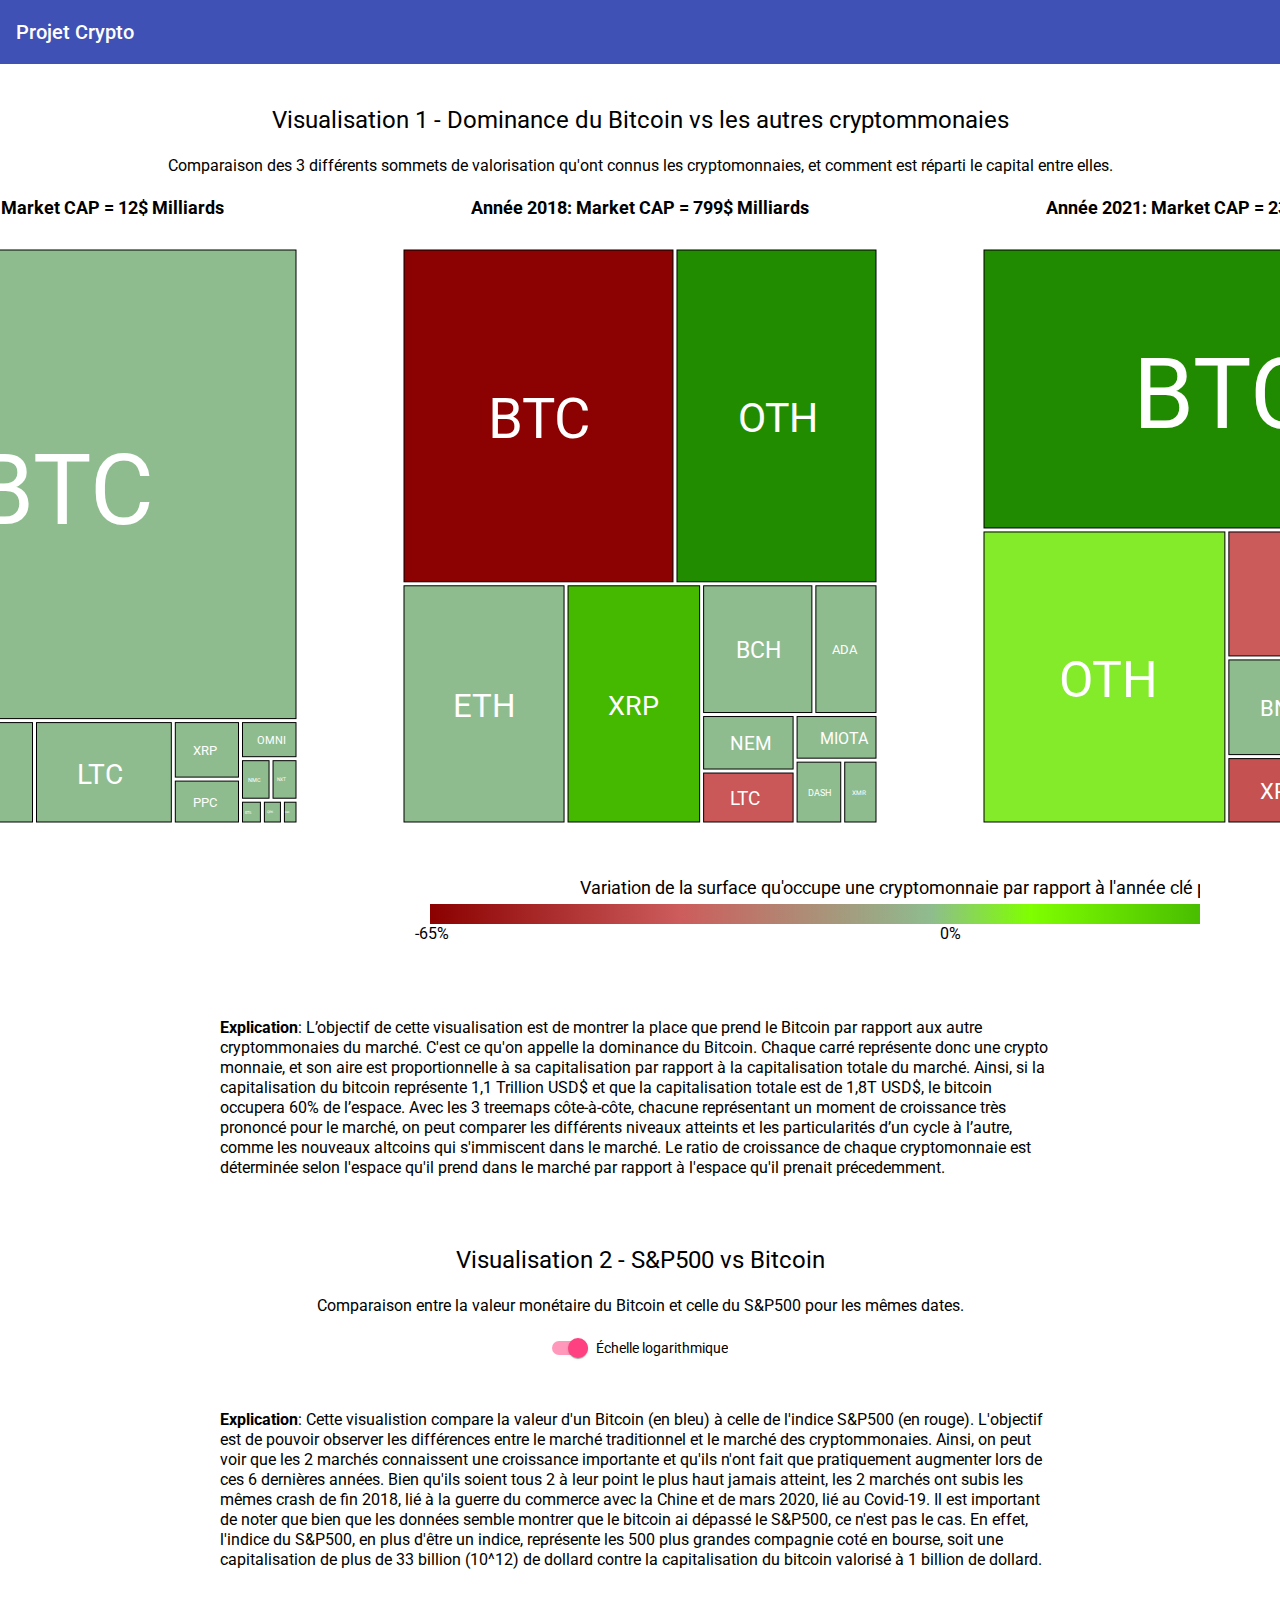
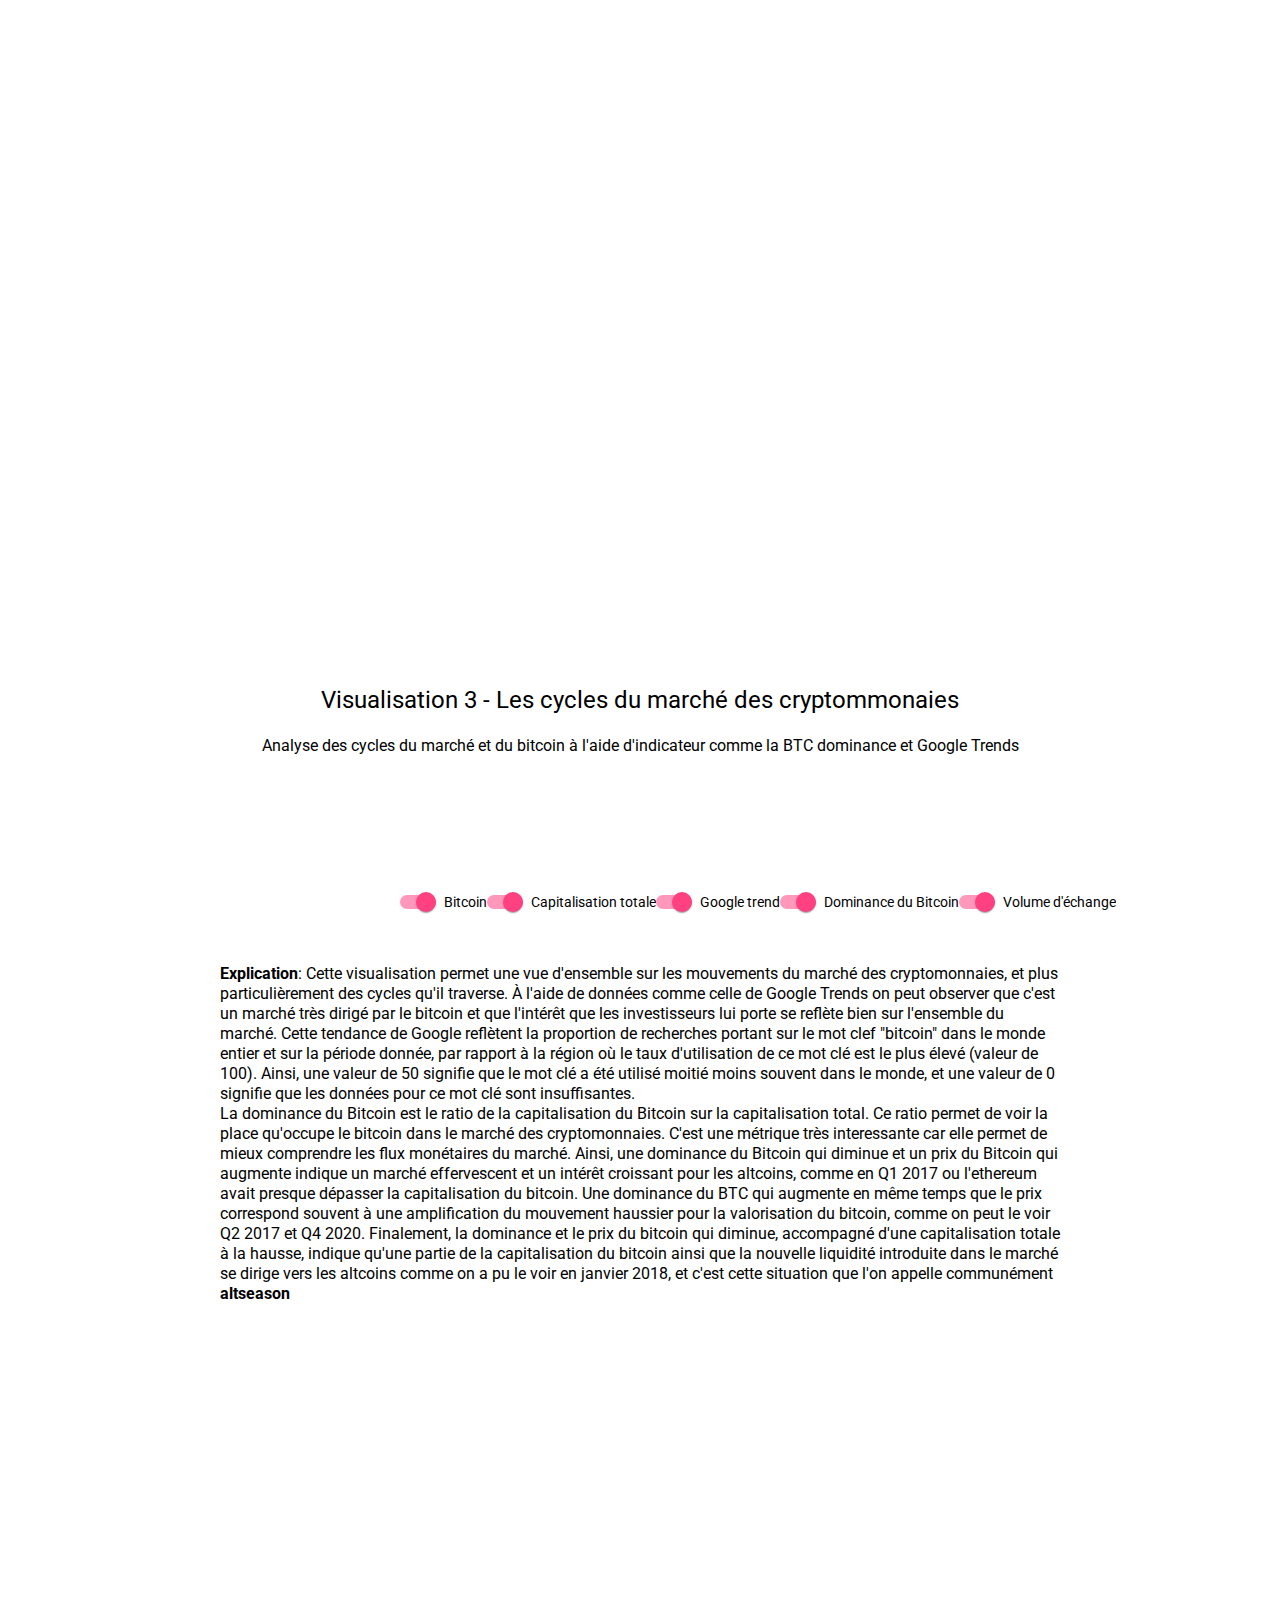
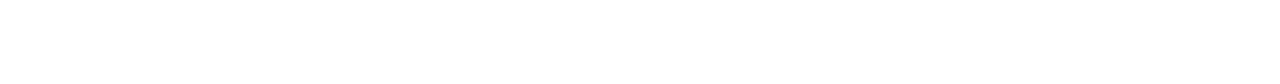
==== commit 31774828: "update" ====
--- a/index.html
+++ b/index.html
@@ -11,5 +11,5 @@
 <link rel="stylesheet" href="styles.43413372457ed46f1d8a.css"></head>
 <body class="mat-typography">
   <app-root></app-root>
-<script src="runtime.e227d1a0e31cbccbf8ec.js" defer></script><script src="polyfills.a4021de53358bb0fec14.js" defer></script><script src="scripts.b3d145e99101c96715b1.js" defer></script><script src="main.894ca7daed2bc8da70af.js" defer></script></body>
+<script src="runtime.e227d1a0e31cbccbf8ec.js" defer></script><script src="polyfills.a4021de53358bb0fec14.js" defer></script><script src="scripts.b3d145e99101c96715b1.js" defer></script><script src="main.b299e782c957e0b972e4.js" defer></script></body>
 </html>
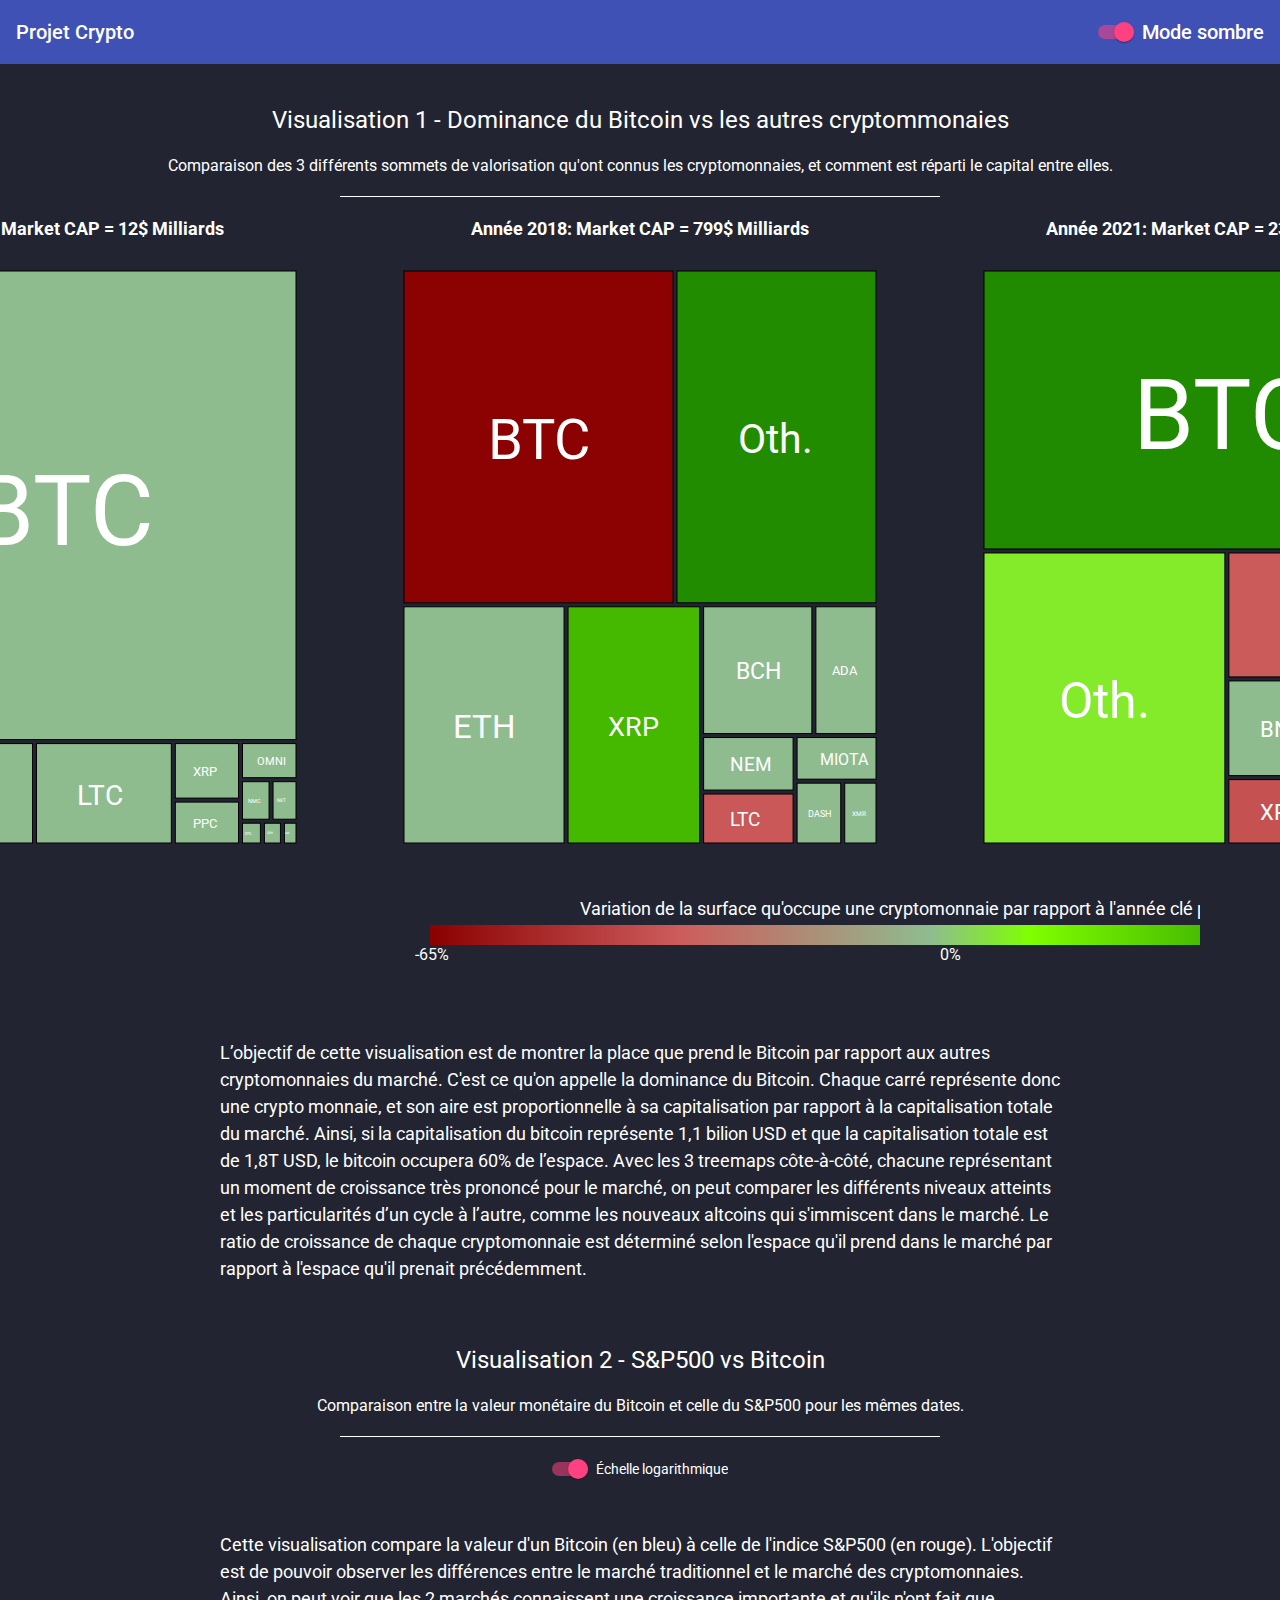
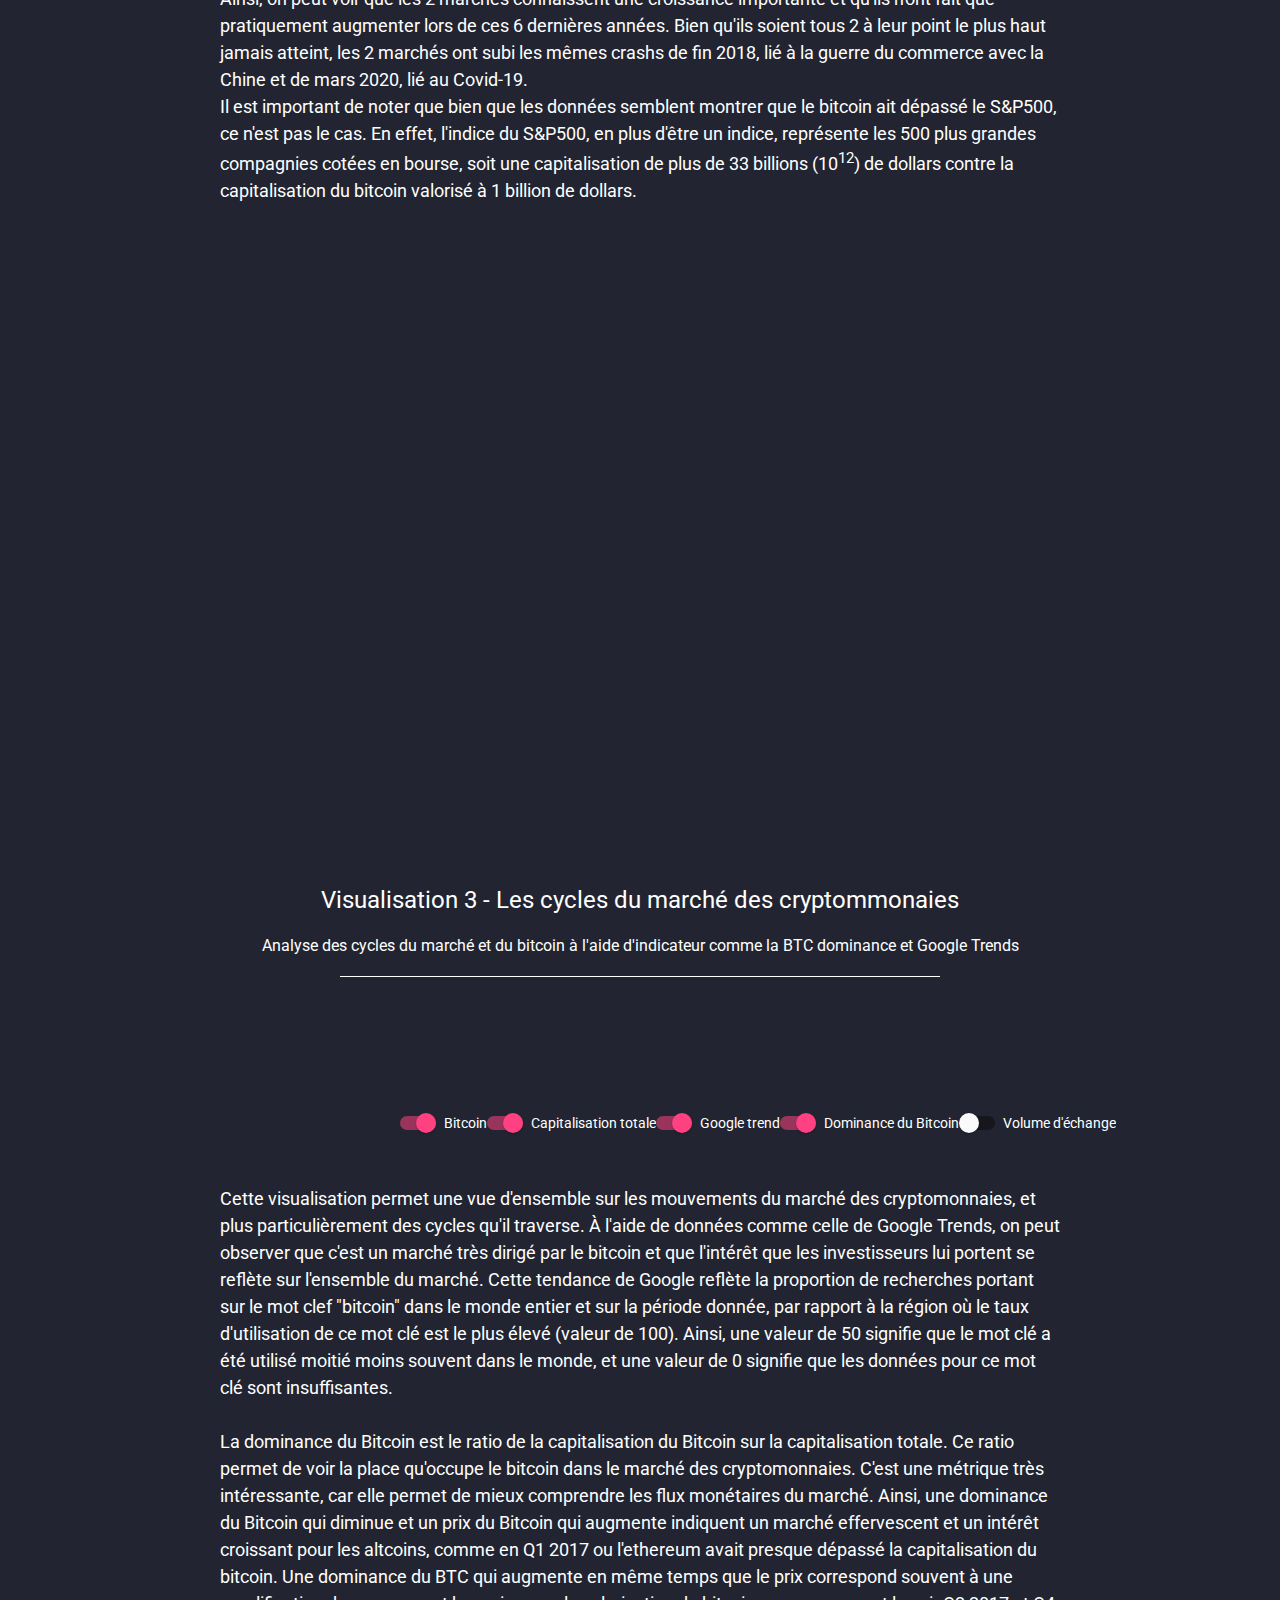
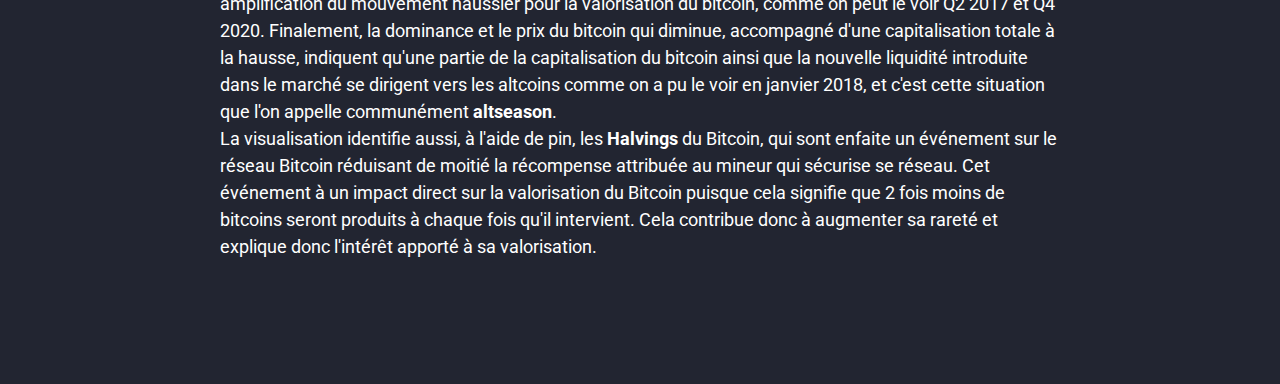
==== commit cb400fbf: "update" ====
--- a/index.html
+++ b/index.html
@@ -8,8 +8,8 @@
   <link rel="icon" type="image/x-icon" href="favicon.ico">
   <link href="https://fonts.googleapis.com/css?family=Roboto:300,400,500&display=swap" rel="stylesheet">
   <link href="https://fonts.googleapis.com/icon?family=Material+Icons" rel="stylesheet">
-<link rel="stylesheet" href="styles.43413372457ed46f1d8a.css"></head>
+<link rel="stylesheet" href="styles.0ed2ff15c58274e81e38.css"></head>
 <body class="mat-typography">
   <app-root></app-root>
-<script src="runtime.e227d1a0e31cbccbf8ec.js" defer></script><script src="polyfills.a4021de53358bb0fec14.js" defer></script><script src="scripts.b3d145e99101c96715b1.js" defer></script><script src="main.b299e782c957e0b972e4.js" defer></script></body>
+<script src="runtime.e227d1a0e31cbccbf8ec.js" defer></script><script src="polyfills.a4021de53358bb0fec14.js" defer></script><script src="scripts.b3d145e99101c96715b1.js" defer></script><script src="main.72b96da5a29b83138a04.js" defer></script></body>
 </html>
--- a/styles.0ed2ff15c58274e81e38.css
+++ b/styles.0ed2ff15c58274e81e38.css
@@ -0,0 +1 @@
+.mat-badge-content{font-weight:600;font-size:12px;font-family:Roboto,Helvetica Neue,sans-serif}.mat-badge-small .mat-badge-content{font-size:9px}.mat-badge-large .mat-badge-content{font-size:24px}.mat-h1,.mat-headline,.mat-typography h1{font:400 24px/32px Roboto,Helvetica Neue,sans-serif;letter-spacing:normal;margin:0 0 16px}.mat-h2,.mat-title,.mat-typography h2{font:500 20px/32px Roboto,Helvetica Neue,sans-serif;letter-spacing:normal;margin:0 0 16px}.mat-h3,.mat-subheading-2,.mat-typography h3{font:400 16px/28px Roboto,Helvetica Neue,sans-serif;letter-spacing:normal;margin:0 0 16px}.mat-h4,.mat-subheading-1,.mat-typography h4{font:400 15px/24px Roboto,Helvetica Neue,sans-serif;letter-spacing:normal;margin:0 0 16px}.mat-h5,.mat-typography h5{font:400 calc(14px * .83)/20px Roboto,Helvetica Neue,sans-serif;margin:0 0 12px}.mat-h6,.mat-typography h6{font:400 calc(14px * .67)/20px Roboto,Helvetica Neue,sans-serif;margin:0 0 12px}.mat-body-2,.mat-body-strong{font:500 14px/24px Roboto,Helvetica Neue,sans-serif;letter-spacing:normal}.mat-body,.mat-body-1,.mat-typography{font:400 14px/20px Roboto,Helvetica Neue,sans-serif;letter-spacing:normal}.mat-body-1 p,.mat-body p,.mat-typography p{margin:0 0 12px}.mat-caption,.mat-small{font:400 12px/20px Roboto,Helvetica Neue,sans-serif;letter-spacing:normal}.mat-display-4,.mat-typography .mat-display-4{font:300 112px/112px Roboto,Helvetica Neue,sans-serif;letter-spacing:-.05em;margin:0 0 56px}.mat-display-3,.mat-typography .mat-display-3{font:400 56px/56px Roboto,Helvetica Neue,sans-serif;letter-spacing:-.02em;margin:0 0 64px}.mat-display-2,.mat-typography .mat-display-2{font:400 45px/48px Roboto,Helvetica Neue,sans-serif;letter-spacing:-.005em;margin:0 0 64px}.mat-display-1,.mat-typography .mat-display-1{font:400 34px/40px Roboto,Helvetica Neue,sans-serif;letter-spacing:normal;margin:0 0 64px}.mat-bottom-sheet-container{font:400 14px/20px Roboto,Helvetica Neue,sans-serif;letter-spacing:normal}.mat-button,.mat-fab,.mat-flat-button,.mat-icon-button,.mat-mini-fab,.mat-raised-button,.mat-stroked-button{font-family:Roboto,Helvetica Neue,sans-serif;font-size:14px;font-weight:500}.mat-button-toggle,.mat-card{font-family:Roboto,Helvetica Neue,sans-serif}.mat-card-title{font-size:24px;font-weight:500}.mat-card-header .mat-card-title{font-size:20px}.mat-card-content,.mat-card-subtitle{font-size:14px}.mat-checkbox{font-family:Roboto,Helvetica Neue,sans-serif}.mat-checkbox-layout .mat-checkbox-label{line-height:24px}.mat-chip{font-size:14px;font-weight:500}.mat-chip .mat-chip-remove.mat-icon,.mat-chip .mat-chip-trailing-icon.mat-icon{font-size:18px}.mat-table{font-family:Roboto,Helvetica Neue,sans-serif}.mat-header-cell{font-size:12px;font-weight:500}.mat-cell,.mat-footer-cell{font-size:14px}.mat-calendar{font-family:Roboto,Helvetica Neue,sans-serif}.mat-calendar-body{font-size:13px}.mat-calendar-body-label,.mat-calendar-period-button{font-size:14px;font-weight:500}.mat-calendar-table-header th{font-size:11px;font-weight:400}.mat-dialog-title{font:500 20px/32px Roboto,Helvetica Neue,sans-serif;letter-spacing:normal}.mat-expansion-panel-header{font-family:Roboto,Helvetica Neue,sans-serif;font-size:15px;font-weight:400}.mat-expansion-panel-content{font:400 14px/20px Roboto,Helvetica Neue,sans-serif;letter-spacing:normal}.mat-form-field{font-size:inherit;font-weight:400;line-height:1.125;font-family:Roboto,Helvetica Neue,sans-serif;letter-spacing:normal}.mat-form-field-wrapper{padding-bottom:1.34375em}.mat-form-field-prefix .mat-icon,.mat-form-field-suffix .mat-icon{font-size:150%;line-height:1.125}.mat-form-field-prefix .mat-icon-button,.mat-form-field-suffix .mat-icon-button{height:1.5em;width:1.5em}.mat-form-field-prefix .mat-icon-button .mat-icon,.mat-form-field-suffix .mat-icon-button .mat-icon{height:1.125em;line-height:1.125}.mat-form-field-infix{padding:.5em 0;border-top:.84375em solid transparent}.mat-form-field-can-float.mat-form-field-should-float .mat-form-field-label,.mat-form-field-can-float .mat-input-server:focus+.mat-form-field-label-wrapper .mat-form-field-label{transform:translateY(-1.34375em) scale(.75);width:133.3333333333%}.mat-form-field-can-float .mat-input-server[label]:not(:label-shown)+.mat-form-field-label-wrapper .mat-form-field-label{transform:translateY(-1.34374em) scale(.75);width:133.3333433333%}.mat-form-field-label-wrapper{top:-.84375em;padding-top:.84375em}.mat-form-field-label{top:1.34375em}.mat-form-field-underline{bottom:1.34375em}.mat-form-field-subscript-wrapper{font-size:75%;margin-top:.6666666667em;top:calc(100% - 1.7916666667em)}.mat-form-field-appearance-legacy .mat-form-field-wrapper{padding-bottom:1.25em}.mat-form-field-appearance-legacy .mat-form-field-infix{padding:.4375em 0}.mat-form-field-appearance-legacy.mat-form-field-can-float.mat-form-field-should-float .mat-form-field-label,.mat-form-field-appearance-legacy.mat-form-field-can-float .mat-input-server:focus+.mat-form-field-label-wrapper .mat-form-field-label{transform:translateY(-1.28125em) scale(.75) perspective(100px) translateZ(.001px);-ms-transform:translateY(-1.28125em) scale(.75);width:133.3333333333%}.mat-form-field-appearance-legacy.mat-form-field-can-float .mat-form-field-autofill-control:-webkit-autofill+.mat-form-field-label-wrapper .mat-form-field-label{transform:translateY(-1.28125em) scale(.75) perspective(100px) translateZ(.00101px);-ms-transform:translateY(-1.28124em) scale(.75);width:133.3333433333%}.mat-form-field-appearance-legacy.mat-form-field-can-float .mat-input-server[label]:not(:label-shown)+.mat-form-field-label-wrapper .mat-form-field-label{transform:translateY(-1.28125em) scale(.75) perspective(100px) translateZ(.00102px);-ms-transform:translateY(-1.28123em) scale(.75);width:133.3333533333%}.mat-form-field-appearance-legacy .mat-form-field-label{top:1.28125em}.mat-form-field-appearance-legacy .mat-form-field-underline{bottom:1.25em}.mat-form-field-appearance-legacy .mat-form-field-subscript-wrapper{margin-top:.5416666667em;top:calc(100% - 1.6666666667em)}@media print{.mat-form-field-appearance-legacy.mat-form-field-can-float.mat-form-field-should-float .mat-form-field-label,.mat-form-field-appearance-legacy.mat-form-field-can-float .mat-input-server:focus+.mat-form-field-label-wrapper .mat-form-field-label{transform:translateY(-1.28122em) scale(.75)}.mat-form-field-appearance-legacy.mat-form-field-can-float .mat-form-field-autofill-control:-webkit-autofill+.mat-form-field-label-wrapper .mat-form-field-label{transform:translateY(-1.28121em) scale(.75)}.mat-form-field-appearance-legacy.mat-form-field-can-float .mat-input-server[label]:not(:label-shown)+.mat-form-field-label-wrapper .mat-form-field-label{transform:translateY(-1.2812em) scale(.75)}}.mat-form-field-appearance-fill .mat-form-field-infix{padding:.25em 0 .75em}.mat-form-field-appearance-fill .mat-form-field-label{top:1.09375em;margin-top:-.5em}.mat-form-field-appearance-fill.mat-form-field-can-float.mat-form-field-should-float .mat-form-field-label,.mat-form-field-appearance-fill.mat-form-field-can-float .mat-input-server:focus+.mat-form-field-label-wrapper .mat-form-field-label{transform:translateY(-.59375em) scale(.75);width:133.3333333333%}.mat-form-field-appearance-fill.mat-form-field-can-float .mat-input-server[label]:not(:label-shown)+.mat-form-field-label-wrapper .mat-form-field-label{transform:translateY(-.59374em) scale(.75);width:133.3333433333%}.mat-form-field-appearance-outline .mat-form-field-infix{padding:1em 0}.mat-form-field-appearance-outline .mat-form-field-label{top:1.84375em;margin-top:-.25em}.mat-form-field-appearance-outline.mat-form-field-can-float.mat-form-field-should-float .mat-form-field-label,.mat-form-field-appearance-outline.mat-form-field-can-float .mat-input-server:focus+.mat-form-field-label-wrapper .mat-form-field-label{transform:translateY(-1.59375em) scale(.75);width:133.3333333333%}.mat-form-field-appearance-outline.mat-form-field-can-float .mat-input-server[label]:not(:label-shown)+.mat-form-field-label-wrapper .mat-form-field-label{transform:translateY(-1.59374em) scale(.75);width:133.3333433333%}.mat-grid-tile-footer,.mat-grid-tile-header{font-size:14px}.mat-grid-tile-footer .mat-line,.mat-grid-tile-header .mat-line{white-space:nowrap;overflow:hidden;text-overflow:ellipsis;display:block;box-sizing:border-box}.mat-grid-tile-footer .mat-line:nth-child(n+2),.mat-grid-tile-header .mat-line:nth-child(n+2){font-size:12px}input.mat-input-element{margin-top:-.0625em}.mat-menu-item{font-family:Roboto,Helvetica Neue,sans-serif;font-size:14px;font-weight:400}.mat-paginator,.mat-paginator-page-size .mat-select-trigger{font-family:Roboto,Helvetica Neue,sans-serif;font-size:12px}.mat-radio-button,.mat-select{font-family:Roboto,Helvetica Neue,sans-serif}.mat-select-trigger{height:1.125em}.mat-slide-toggle-content,.mat-slider-thumb-label-text{font-family:Roboto,Helvetica Neue,sans-serif}.mat-slider-thumb-label-text{font-size:12px;font-weight:500}.mat-stepper-horizontal,.mat-stepper-vertical{font-family:Roboto,Helvetica Neue,sans-serif}.mat-step-label{font-size:14px;font-weight:400}.mat-step-sub-label-error{font-weight:400}.mat-step-label-error{font-size:14px}.mat-step-label-selected{font-size:14px;font-weight:500}.mat-tab-group,.mat-tab-label,.mat-tab-link{font-family:Roboto,Helvetica Neue,sans-serif}.mat-tab-label,.mat-tab-link{font-size:14px;font-weight:500}.mat-toolbar,.mat-toolbar h1,.mat-toolbar h2,.mat-toolbar h3,.mat-toolbar h4,.mat-toolbar h5,.mat-toolbar h6{font:500 20px/32px Roboto,Helvetica Neue,sans-serif;letter-spacing:normal;margin:0}.mat-tooltip{font-family:Roboto,Helvetica Neue,sans-serif;font-size:10px;padding-top:6px;padding-bottom:6px}.mat-tooltip-handset{font-size:14px;padding-top:8px;padding-bottom:8px}.mat-list-item,.mat-list-option{font-family:Roboto,Helvetica Neue,sans-serif}.mat-list-base .mat-list-item{font-size:16px}.mat-list-base .mat-list-item .mat-line{white-space:nowrap;overflow:hidden;text-overflow:ellipsis;display:block;box-sizing:border-box}.mat-list-base .mat-list-item .mat-line:nth-child(n+2){font-size:14px}.mat-list-base .mat-list-option{font-size:16px}.mat-list-base .mat-list-option .mat-line{white-space:nowrap;overflow:hidden;text-overflow:ellipsis;display:block;box-sizing:border-box}.mat-list-base .mat-list-option .mat-line:nth-child(n+2){font-size:14px}.mat-list-base .mat-subheader{font-family:Roboto,Helvetica Neue,sans-serif;font-size:14px;font-weight:500}.mat-list-base[dense] .mat-list-item{font-size:12px}.mat-list-base[dense] .mat-list-item .mat-line{white-space:nowrap;overflow:hidden;text-overflow:ellipsis;display:block;box-sizing:border-box}.mat-list-base[dense] .mat-list-item .mat-line:nth-child(n+2),.mat-list-base[dense] .mat-list-option{font-size:12px}.mat-list-base[dense] .mat-list-option .mat-line{white-space:nowrap;overflow:hidden;text-overflow:ellipsis;display:block;box-sizing:border-box}.mat-list-base[dense] .mat-list-option .mat-line:nth-child(n+2){font-size:12px}.mat-list-base[dense] .mat-subheader{font-family:Roboto,Helvetica Neue,sans-serif;font-size:12px;font-weight:500}.mat-option{font-family:Roboto,Helvetica Neue,sans-serif;font-size:16px}.mat-optgroup-label{font:500 14px/24px Roboto,Helvetica Neue,sans-serif;letter-spacing:normal}.mat-simple-snackbar{font-family:Roboto,Helvetica Neue,sans-serif;font-size:14px}.mat-simple-snackbar-action{line-height:1;font-family:inherit;font-size:inherit;font-weight:500}.mat-tree{font-family:Roboto,Helvetica Neue,sans-serif}.mat-nested-tree-node,.mat-tree-node{font-weight:400;font-size:14px}.mat-ripple{overflow:hidden;position:relative}.mat-ripple:not(:empty){transform:translateZ(0)}.mat-ripple.mat-ripple-unbounded{overflow:visible}.mat-ripple-element{position:absolute;border-radius:50%;pointer-events:none;transition:opacity,transform 0ms cubic-bezier(0,0,.2,1);transform:scale(0)}.cdk-high-contrast-active .mat-ripple-element{display:none}.cdk-visually-hidden{border:0;clip:rect(0 0 0 0);height:1px;margin:-1px;overflow:hidden;padding:0;position:absolute;width:1px;outline:0;-webkit-appearance:none;-moz-appearance:none}.cdk-global-overlay-wrapper,.cdk-overlay-container{pointer-events:none;top:0;left:0;height:100%;width:100%}.cdk-overlay-container{position:fixed;z-index:1000}.cdk-overlay-container:empty{display:none}.cdk-global-overlay-wrapper,.cdk-overlay-pane{display:flex;position:absolute;z-index:1000}.cdk-overlay-pane{pointer-events:auto;box-sizing:border-box;max-width:100%;max-height:100%}.cdk-overlay-backdrop{position:absolute;top:0;bottom:0;left:0;right:0;z-index:1000;pointer-events:auto;-webkit-tap-highlight-color:transparent;transition:opacity .4s cubic-bezier(.25,.8,.25,1);opacity:0}.cdk-overlay-backdrop.cdk-overlay-backdrop-showing{opacity:1}@media screen and (-ms-high-contrast:active){.cdk-overlay-backdrop.cdk-overlay-backdrop-showing{opacity:.6}}.cdk-overlay-dark-backdrop{background:rgba(0,0,0,.32)}.cdk-overlay-transparent-backdrop,.cdk-overlay-transparent-backdrop.cdk-overlay-backdrop-showing{opacity:0}.cdk-overlay-connected-position-bounding-box{position:absolute;z-index:1000;display:flex;flex-direction:column;min-width:1px;min-height:1px}.cdk-global-scrollblock{position:fixed;width:100%;overflow-y:scroll}@keyframes cdk-text-field-autofill-start{/*!*/}@keyframes cdk-text-field-autofill-end{/*!*/}.cdk-text-field-autofill-monitored:-webkit-autofill{animation:cdk-text-field-autofill-start 0s 1ms}.cdk-text-field-autofill-monitored:not(:-webkit-autofill){animation:cdk-text-field-autofill-end 0s 1ms}textarea.cdk-textarea-autosize{resize:none}textarea.cdk-textarea-autosize-measuring{padding:2px 0!important;box-sizing:initial!important;height:auto!important;overflow:hidden!important}textarea.cdk-textarea-autosize-measuring-firefox{padding:2px 0!important;box-sizing:initial!important;height:0!important}.mat-focus-indicator,.mat-mdc-focus-indicator{position:relative}.mat-ripple-element{background-color:rgba(0,0,0,.1)}.mat-option{color:rgba(0,0,0,.87)}.mat-option.mat-active,.mat-option.mat-selected:not(.mat-option-multiple):not(.mat-option-disabled),.mat-option:focus:not(.mat-option-disabled),.mat-option:hover:not(.mat-option-disabled){background:rgba(0,0,0,.04)}.mat-option.mat-active{color:rgba(0,0,0,.87)}.mat-option.mat-option-disabled{color:rgba(0,0,0,.38)}.mat-primary .mat-option.mat-selected:not(.mat-option-disabled){color:#3f51b5}.mat-accent .mat-option.mat-selected:not(.mat-option-disabled){color:#ff4081}.mat-warn .mat-option.mat-selected:not(.mat-option-disabled){color:#f44336}.mat-optgroup-label{color:rgba(0,0,0,.54)}.mat-optgroup-disabled .mat-optgroup-label{color:rgba(0,0,0,.38)}.mat-pseudo-checkbox{color:rgba(0,0,0,.54)}.mat-pseudo-checkbox:after{color:#fafafa}.mat-pseudo-checkbox-disabled{color:#b0b0b0}.mat-primary .mat-pseudo-checkbox-checked,.mat-primary .mat-pseudo-checkbox-indeterminate{background:#3f51b5}.mat-accent .mat-pseudo-checkbox-checked,.mat-accent .mat-pseudo-checkbox-indeterminate,.mat-pseudo-checkbox-checked,.mat-pseudo-checkbox-indeterminate{background:#ff4081}.mat-warn .mat-pseudo-checkbox-checked,.mat-warn .mat-pseudo-checkbox-indeterminate{background:#f44336}.mat-pseudo-checkbox-checked.mat-pseudo-checkbox-disabled,.mat-pseudo-checkbox-indeterminate.mat-pseudo-checkbox-disabled{background:#b0b0b0}.mat-app-background{background-color:#fafafa;color:rgba(0,0,0,.87)}.mat-elevation-z0{box-shadow:0 0 0 0 rgba(0,0,0,.2),0 0 0 0 rgba(0,0,0,.14),0 0 0 0 rgba(0,0,0,.12)}.mat-elevation-z1{box-shadow:0 2px 1px -1px rgba(0,0,0,.2),0 1px 1px 0 rgba(0,0,0,.14),0 1px 3px 0 rgba(0,0,0,.12)}.mat-elevation-z2{box-shadow:0 3px 1px -2px rgba(0,0,0,.2),0 2px 2px 0 rgba(0,0,0,.14),0 1px 5px 0 rgba(0,0,0,.12)}.mat-elevation-z3{box-shadow:0 3px 3px -2px rgba(0,0,0,.2),0 3px 4px 0 rgba(0,0,0,.14),0 1px 8px 0 rgba(0,0,0,.12)}.mat-elevation-z4{box-shadow:0 2px 4px -1px rgba(0,0,0,.2),0 4px 5px 0 rgba(0,0,0,.14),0 1px 10px 0 rgba(0,0,0,.12)}.mat-elevation-z5{box-shadow:0 3px 5px -1px rgba(0,0,0,.2),0 5px 8px 0 rgba(0,0,0,.14),0 1px 14px 0 rgba(0,0,0,.12)}.mat-elevation-z6{box-shadow:0 3px 5px -1px rgba(0,0,0,.2),0 6px 10px 0 rgba(0,0,0,.14),0 1px 18px 0 rgba(0,0,0,.12)}.mat-elevation-z7{box-shadow:0 4px 5px -2px rgba(0,0,0,.2),0 7px 10px 1px rgba(0,0,0,.14),0 2px 16px 1px rgba(0,0,0,.12)}.mat-elevation-z8{box-shadow:0 5px 5px -3px rgba(0,0,0,.2),0 8px 10px 1px rgba(0,0,0,.14),0 3px 14px 2px rgba(0,0,0,.12)}.mat-elevation-z9{box-shadow:0 5px 6px -3px rgba(0,0,0,.2),0 9px 12px 1px rgba(0,0,0,.14),0 3px 16px 2px rgba(0,0,0,.12)}.mat-elevation-z10{box-shadow:0 6px 6px -3px rgba(0,0,0,.2),0 10px 14px 1px rgba(0,0,0,.14),0 4px 18px 3px rgba(0,0,0,.12)}.mat-elevation-z11{box-shadow:0 6px 7px -4px rgba(0,0,0,.2),0 11px 15px 1px rgba(0,0,0,.14),0 4px 20px 3px rgba(0,0,0,.12)}.mat-elevation-z12{box-shadow:0 7px 8px -4px rgba(0,0,0,.2),0 12px 17px 2px rgba(0,0,0,.14),0 5px 22px 4px rgba(0,0,0,.12)}.mat-elevation-z13{box-shadow:0 7px 8px -4px rgba(0,0,0,.2),0 13px 19px 2px rgba(0,0,0,.14),0 5px 24px 4px rgba(0,0,0,.12)}.mat-elevation-z14{box-shadow:0 7px 9px -4px rgba(0,0,0,.2),0 14px 21px 2px rgba(0,0,0,.14),0 5px 26px 4px rgba(0,0,0,.12)}.mat-elevation-z15{box-shadow:0 8px 9px -5px rgba(0,0,0,.2),0 15px 22px 2px rgba(0,0,0,.14),0 6px 28px 5px rgba(0,0,0,.12)}.mat-elevation-z16{box-shadow:0 8px 10px -5px rgba(0,0,0,.2),0 16px 24px 2px rgba(0,0,0,.14),0 6px 30px 5px rgba(0,0,0,.12)}.mat-elevation-z17{box-shadow:0 8px 11px -5px rgba(0,0,0,.2),0 17px 26px 2px rgba(0,0,0,.14),0 6px 32px 5px rgba(0,0,0,.12)}.mat-elevation-z18{box-shadow:0 9px 11px -5px rgba(0,0,0,.2),0 18px 28px 2px rgba(0,0,0,.14),0 7px 34px 6px rgba(0,0,0,.12)}.mat-elevation-z19{box-shadow:0 9px 12px -6px rgba(0,0,0,.2),0 19px 29px 2px rgba(0,0,0,.14),0 7px 36px 6px rgba(0,0,0,.12)}.mat-elevation-z20{box-shadow:0 10px 13px -6px rgba(0,0,0,.2),0 20px 31px 3px rgba(0,0,0,.14),0 8px 38px 7px rgba(0,0,0,.12)}.mat-elevation-z21{box-shadow:0 10px 13px -6px rgba(0,0,0,.2),0 21px 33px 3px rgba(0,0,0,.14),0 8px 40px 7px rgba(0,0,0,.12)}.mat-elevation-z22{box-shadow:0 10px 14px -6px rgba(0,0,0,.2),0 22px 35px 3px rgba(0,0,0,.14),0 8px 42px 7px rgba(0,0,0,.12)}.mat-elevation-z23{box-shadow:0 11px 14px -7px rgba(0,0,0,.2),0 23px 36px 3px rgba(0,0,0,.14),0 9px 44px 8px rgba(0,0,0,.12)}.mat-elevation-z24{box-shadow:0 11px 15px -7px rgba(0,0,0,.2),0 24px 38px 3px rgba(0,0,0,.14),0 9px 46px 8px rgba(0,0,0,.12)}.mat-theme-loaded-marker{display:none}.mat-autocomplete-panel{background:#fff;color:rgba(0,0,0,.87)}.mat-autocomplete-panel:not([class*=mat-elevation-z]){box-shadow:0 2px 4px -1px rgba(0,0,0,.2),0 4px 5px 0 rgba(0,0,0,.14),0 1px 10px 0 rgba(0,0,0,.12)}.mat-autocomplete-panel .mat-option.mat-selected:not(.mat-active):not(:hover){background:#fff}.mat-autocomplete-panel .mat-option.mat-selected:not(.mat-active):not(:hover):not(.mat-option-disabled){color:rgba(0,0,0,.87)}.mat-badge-content{color:#fff;background:#3f51b5}.cdk-high-contrast-active .mat-badge-content{outline:1px solid;border-radius:0}.mat-badge-accent .mat-badge-content{background:#ff4081;color:#fff}.mat-badge-warn .mat-badge-content{color:#fff;background:#f44336}.mat-badge{position:relative}.mat-badge-hidden .mat-badge-content{display:none}.mat-badge-disabled .mat-badge-content{background:#b9b9b9;color:rgba(0,0,0,.38)}.mat-badge-content{position:absolute;text-align:center;display:inline-block;border-radius:50%;transition:transform .2s ease-in-out;transform:scale(.6);overflow:hidden;white-space:nowrap;text-overflow:ellipsis;pointer-events:none}.mat-badge-content._mat-animation-noopable,.ng-animate-disabled .mat-badge-content{transition:none}.mat-badge-content.mat-badge-active{transform:none}.mat-badge-small .mat-badge-content{width:16px;height:16px;line-height:16px}.mat-badge-small.mat-badge-above .mat-badge-content{top:-8px}.mat-badge-small.mat-badge-below .mat-badge-content{bottom:-8px}.mat-badge-small.mat-badge-before .mat-badge-content{left:-16px}[dir=rtl] .mat-badge-small.mat-badge-before .mat-badge-content{left:auto;right:-16px}.mat-badge-small.mat-badge-after .mat-badge-content{right:-16px}[dir=rtl] .mat-badge-small.mat-badge-after .mat-badge-content{right:auto;left:-16px}.mat-badge-small.mat-badge-overlap.mat-badge-before .mat-badge-content{left:-8px}[dir=rtl] .mat-badge-small.mat-badge-overlap.mat-badge-before .mat-badge-content{left:auto;right:-8px}.mat-badge-small.mat-badge-overlap.mat-badge-after .mat-badge-content{right:-8px}[dir=rtl] .mat-badge-small.mat-badge-overlap.mat-badge-after .mat-badge-content{right:auto;left:-8px}.mat-badge-medium .mat-badge-content{width:22px;height:22px;line-height:22px}.mat-badge-medium.mat-badge-above .mat-badge-content{top:-11px}.mat-badge-medium.mat-badge-below .mat-badge-content{bottom:-11px}.mat-badge-medium.mat-badge-before .mat-badge-content{left:-22px}[dir=rtl] .mat-badge-medium.mat-badge-before .mat-badge-content{left:auto;right:-22px}.mat-badge-medium.mat-badge-after .mat-badge-content{right:-22px}[dir=rtl] .mat-badge-medium.mat-badge-after .mat-badge-content{right:auto;left:-22px}.mat-badge-medium.mat-badge-overlap.mat-badge-before .mat-badge-content{left:-11px}[dir=rtl] .mat-badge-medium.mat-badge-overlap.mat-badge-before .mat-badge-content{left:auto;right:-11px}.mat-badge-medium.mat-badge-overlap.mat-badge-after .mat-badge-content{right:-11px}[dir=rtl] .mat-badge-medium.mat-badge-overlap.mat-badge-after .mat-badge-content{right:auto;left:-11px}.mat-badge-large .mat-badge-content{width:28px;height:28px;line-height:28px}.mat-badge-large.mat-badge-above .mat-badge-content{top:-14px}.mat-badge-large.mat-badge-below .mat-badge-content{bottom:-14px}.mat-badge-large.mat-badge-before .mat-badge-content{left:-28px}[dir=rtl] .mat-badge-large.mat-badge-before .mat-badge-content{left:auto;right:-28px}.mat-badge-large.mat-badge-after .mat-badge-content{right:-28px}[dir=rtl] .mat-badge-large.mat-badge-after .mat-badge-content{right:auto;left:-28px}.mat-badge-large.mat-badge-overlap.mat-badge-before .mat-badge-content{left:-14px}[dir=rtl] .mat-badge-large.mat-badge-overlap.mat-badge-before .mat-badge-content{left:auto;right:-14px}.mat-badge-large.mat-badge-overlap.mat-badge-after .mat-badge-content{right:-14px}[dir=rtl] .mat-badge-large.mat-badge-overlap.mat-badge-after .mat-badge-content{right:auto;left:-14px}.mat-bottom-sheet-container{box-shadow:0 8px 10px -5px rgba(0,0,0,.2),0 16px 24px 2px rgba(0,0,0,.14),0 6px 30px 5px rgba(0,0,0,.12);background:#fff;color:rgba(0,0,0,.87)}.mat-button,.mat-icon-button,.mat-stroked-button{color:inherit;background:transparent}.mat-button.mat-primary,.mat-icon-button.mat-primary,.mat-stroked-button.mat-primary{color:#3f51b5}.mat-button.mat-accent,.mat-icon-button.mat-accent,.mat-stroked-button.mat-accent{color:#ff4081}.mat-button.mat-warn,.mat-icon-button.mat-warn,.mat-stroked-button.mat-warn{color:#f44336}.mat-button.mat-accent.mat-button-disabled,.mat-button.mat-button-disabled.mat-button-disabled,.mat-button.mat-primary.mat-button-disabled,.mat-button.mat-warn.mat-button-disabled,.mat-icon-button.mat-accent.mat-button-disabled,.mat-icon-button.mat-button-disabled.mat-button-disabled,.mat-icon-button.mat-primary.mat-button-disabled,.mat-icon-button.mat-warn.mat-button-disabled,.mat-stroked-button.mat-accent.mat-button-disabled,.mat-stroked-button.mat-button-disabled.mat-button-disabled,.mat-stroked-button.mat-primary.mat-button-disabled,.mat-stroked-button.mat-warn.mat-button-disabled{color:rgba(0,0,0,.26)}.mat-button.mat-primary .mat-button-focus-overlay,.mat-icon-button.mat-primary .mat-button-focus-overlay,.mat-stroked-button.mat-primary .mat-button-focus-overlay{background-color:#3f51b5}.mat-button.mat-accent .mat-button-focus-overlay,.mat-icon-button.mat-accent .mat-button-focus-overlay,.mat-stroked-button.mat-accent .mat-button-focus-overlay{background-color:#ff4081}.mat-button.mat-warn .mat-button-focus-overlay,.mat-icon-button.mat-warn .mat-button-focus-overlay,.mat-stroked-button.mat-warn .mat-button-focus-overlay{background-color:#f44336}.mat-button.mat-button-disabled .mat-button-focus-overlay,.mat-icon-button.mat-button-disabled .mat-button-focus-overlay,.mat-stroked-button.mat-button-disabled .mat-button-focus-overlay{background-color:initial}.mat-button .mat-ripple-element,.mat-icon-button .mat-ripple-element,.mat-stroked-button .mat-ripple-element{opacity:.1;background-color:currentColor}.mat-button-focus-overlay{background:#000}.mat-stroked-button:not(.mat-button-disabled){border-color:rgba(0,0,0,.12)}.mat-fab,.mat-flat-button,.mat-mini-fab,.mat-raised-button{color:rgba(0,0,0,.87);background-color:#fff}.mat-fab.mat-accent,.mat-fab.mat-primary,.mat-fab.mat-warn,.mat-flat-button.mat-accent,.mat-flat-button.mat-primary,.mat-flat-button.mat-warn,.mat-mini-fab.mat-accent,.mat-mini-fab.mat-primary,.mat-mini-fab.mat-warn,.mat-raised-button.mat-accent,.mat-raised-button.mat-primary,.mat-raised-button.mat-warn{color:#fff}.mat-fab.mat-accent.mat-button-disabled,.mat-fab.mat-button-disabled.mat-button-disabled,.mat-fab.mat-primary.mat-button-disabled,.mat-fab.mat-warn.mat-button-disabled,.mat-flat-button.mat-accent.mat-button-disabled,.mat-flat-button.mat-button-disabled.mat-button-disabled,.mat-flat-button.mat-primary.mat-button-disabled,.mat-flat-button.mat-warn.mat-button-disabled,.mat-mini-fab.mat-accent.mat-button-disabled,.mat-mini-fab.mat-button-disabled.mat-button-disabled,.mat-mini-fab.mat-primary.mat-button-disabled,.mat-mini-fab.mat-warn.mat-button-disabled,.mat-raised-button.mat-accent.mat-button-disabled,.mat-raised-button.mat-button-disabled.mat-button-disabled,.mat-raised-button.mat-primary.mat-button-disabled,.mat-raised-button.mat-warn.mat-button-disabled{color:rgba(0,0,0,.26)}.mat-fab.mat-primary,.mat-flat-button.mat-primary,.mat-mini-fab.mat-primary,.mat-raised-button.mat-primary{background-color:#3f51b5}.mat-fab.mat-accent,.mat-flat-button.mat-accent,.mat-mini-fab.mat-accent,.mat-raised-button.mat-accent{background-color:#ff4081}.mat-fab.mat-warn,.mat-flat-button.mat-warn,.mat-mini-fab.mat-warn,.mat-raised-button.mat-warn{background-color:#f44336}.mat-fab.mat-accent.mat-button-disabled,.mat-fab.mat-button-disabled.mat-button-disabled,.mat-fab.mat-primary.mat-button-disabled,.mat-fab.mat-warn.mat-button-disabled,.mat-flat-button.mat-accent.mat-button-disabled,.mat-flat-button.mat-button-disabled.mat-button-disabled,.mat-flat-button.mat-primary.mat-button-disabled,.mat-flat-button.mat-warn.mat-button-disabled,.mat-mini-fab.mat-accent.mat-button-disabled,.mat-mini-fab.mat-button-disabled.mat-button-disabled,.mat-mini-fab.mat-primary.mat-button-disabled,.mat-mini-fab.mat-warn.mat-button-disabled,.mat-raised-button.mat-accent.mat-button-disabled,.mat-raised-button.mat-button-disabled.mat-button-disabled,.mat-raised-button.mat-primary.mat-button-disabled,.mat-raised-button.mat-warn.mat-button-disabled{background-color:rgba(0,0,0,.12)}.mat-fab.mat-accent .mat-ripple-element,.mat-fab.mat-primary .mat-ripple-element,.mat-fab.mat-warn .mat-ripple-element,.mat-flat-button.mat-accent .mat-ripple-element,.mat-flat-button.mat-primary .mat-ripple-element,.mat-flat-button.mat-warn .mat-ripple-element,.mat-mini-fab.mat-accent .mat-ripple-element,.mat-mini-fab.mat-primary .mat-ripple-element,.mat-mini-fab.mat-warn .mat-ripple-element,.mat-raised-button.mat-accent .mat-ripple-element,.mat-raised-button.mat-primary .mat-ripple-element,.mat-raised-button.mat-warn .mat-ripple-element{background-color:hsla(0,0%,100%,.1)}.mat-flat-button:not([class*=mat-elevation-z]),.mat-stroked-button:not([class*=mat-elevation-z]){box-shadow:0 0 0 0 rgba(0,0,0,.2),0 0 0 0 rgba(0,0,0,.14),0 0 0 0 rgba(0,0,0,.12)}.mat-raised-button:not([class*=mat-elevation-z]){box-shadow:0 3px 1px -2px rgba(0,0,0,.2),0 2px 2px 0 rgba(0,0,0,.14),0 1px 5px 0 rgba(0,0,0,.12)}.mat-raised-button:not(.mat-button-disabled):active:not([class*=mat-elevation-z]){box-shadow:0 5px 5px -3px rgba(0,0,0,.2),0 8px 10px 1px rgba(0,0,0,.14),0 3px 14px 2px rgba(0,0,0,.12)}.mat-raised-button.mat-button-disabled:not([class*=mat-elevation-z]){box-shadow:0 0 0 0 rgba(0,0,0,.2),0 0 0 0 rgba(0,0,0,.14),0 0 0 0 rgba(0,0,0,.12)}.mat-fab:not([class*=mat-elevation-z]),.mat-mini-fab:not([class*=mat-elevation-z]){box-shadow:0 3px 5px -1px rgba(0,0,0,.2),0 6px 10px 0 rgba(0,0,0,.14),0 1px 18px 0 rgba(0,0,0,.12)}.mat-fab:not(.mat-button-disabled):active:not([class*=mat-elevation-z]),.mat-mini-fab:not(.mat-button-disabled):active:not([class*=mat-elevation-z]){box-shadow:0 7px 8px -4px rgba(0,0,0,.2),0 12px 17px 2px rgba(0,0,0,.14),0 5px 22px 4px rgba(0,0,0,.12)}.mat-fab.mat-button-disabled:not([class*=mat-elevation-z]),.mat-mini-fab.mat-button-disabled:not([class*=mat-elevation-z]){box-shadow:0 0 0 0 rgba(0,0,0,.2),0 0 0 0 rgba(0,0,0,.14),0 0 0 0 rgba(0,0,0,.12)}.mat-button-toggle-group,.mat-button-toggle-standalone{box-shadow:0 3px 1px -2px rgba(0,0,0,.2),0 2px 2px 0 rgba(0,0,0,.14),0 1px 5px 0 rgba(0,0,0,.12)}.mat-button-toggle-group-appearance-standard,.mat-button-toggle-standalone.mat-button-toggle-appearance-standard{box-shadow:none}.mat-button-toggle{color:rgba(0,0,0,.38)}.mat-button-toggle .mat-button-toggle-focus-overlay{background-color:rgba(0,0,0,.12)}.mat-button-toggle-appearance-standard{color:rgba(0,0,0,.87);background:#fff}.mat-button-toggle-appearance-standard .mat-button-toggle-focus-overlay{background-color:#000}.mat-button-toggle-group-appearance-standard .mat-button-toggle+.mat-button-toggle{border-left:1px solid rgba(0,0,0,.12)}[dir=rtl] .mat-button-toggle-group-appearance-standard .mat-button-toggle+.mat-button-toggle{border-left:none;border-right:1px solid rgba(0,0,0,.12)}.mat-button-toggle-group-appearance-standard.mat-button-toggle-vertical .mat-button-toggle+.mat-button-toggle{border-left:none;border-right:none;border-top:1px solid rgba(0,0,0,.12)}.mat-button-toggle-checked{background-color:#e0e0e0;color:rgba(0,0,0,.54)}.mat-button-toggle-checked.mat-button-toggle-appearance-standard{color:rgba(0,0,0,.87)}.mat-button-toggle-disabled{color:rgba(0,0,0,.26);background-color:#eee}.mat-button-toggle-disabled.mat-button-toggle-appearance-standard{background:#fff}.mat-button-toggle-disabled.mat-button-toggle-checked{background-color:#bdbdbd}.mat-button-toggle-group-appearance-standard,.mat-button-toggle-standalone.mat-button-toggle-appearance-standard{border:1px solid rgba(0,0,0,.12)}.mat-button-toggle-appearance-standard .mat-button-toggle-label-content{line-height:48px}.mat-card{background:#fff;color:rgba(0,0,0,.87)}.mat-card:not([class*=mat-elevation-z]){box-shadow:0 2px 1px -1px rgba(0,0,0,.2),0 1px 1px 0 rgba(0,0,0,.14),0 1px 3px 0 rgba(0,0,0,.12)}.mat-card.mat-card-flat:not([class*=mat-elevation-z]){box-shadow:0 0 0 0 rgba(0,0,0,.2),0 0 0 0 rgba(0,0,0,.14),0 0 0 0 rgba(0,0,0,.12)}.mat-card-subtitle{color:rgba(0,0,0,.54)}.mat-checkbox-frame{border-color:rgba(0,0,0,.54)}.mat-checkbox-checkmark{fill:#fafafa}.mat-checkbox-checkmark-path{stroke:#fafafa!important}.mat-checkbox-mixedmark{background-color:#fafafa}.mat-checkbox-checked.mat-primary .mat-checkbox-background,.mat-checkbox-indeterminate.mat-primary .mat-checkbox-background{background-color:#3f51b5}.mat-checkbox-checked.mat-accent .mat-checkbox-background,.mat-checkbox-indeterminate.mat-accent .mat-checkbox-background{background-color:#ff4081}.mat-checkbox-checked.mat-warn .mat-checkbox-background,.mat-checkbox-indeterminate.mat-warn .mat-checkbox-background{background-color:#f44336}.mat-checkbox-disabled.mat-checkbox-checked .mat-checkbox-background,.mat-checkbox-disabled.mat-checkbox-indeterminate .mat-checkbox-background{background-color:#b0b0b0}.mat-checkbox-disabled:not(.mat-checkbox-checked) .mat-checkbox-frame{border-color:#b0b0b0}.mat-checkbox-disabled .mat-checkbox-label{color:rgba(0,0,0,.54)}.mat-checkbox .mat-ripple-element{background-color:#000}.mat-checkbox-checked:not(.mat-checkbox-disabled).mat-primary .mat-ripple-element,.mat-checkbox:active:not(.mat-checkbox-disabled).mat-primary .mat-ripple-element{background:#3f51b5}.mat-checkbox-checked:not(.mat-checkbox-disabled).mat-accent .mat-ripple-element,.mat-checkbox:active:not(.mat-checkbox-disabled).mat-accent .mat-ripple-element{background:#ff4081}.mat-checkbox-checked:not(.mat-checkbox-disabled).mat-warn .mat-ripple-element,.mat-checkbox:active:not(.mat-checkbox-disabled).mat-warn .mat-ripple-element{background:#f44336}.mat-chip.mat-standard-chip{background-color:#e0e0e0;color:rgba(0,0,0,.87)}.mat-chip.mat-standard-chip .mat-chip-remove{color:rgba(0,0,0,.87);opacity:.4}.mat-chip.mat-standard-chip:not(.mat-chip-disabled):active{box-shadow:0 3px 3px -2px rgba(0,0,0,.2),0 3px 4px 0 rgba(0,0,0,.14),0 1px 8px 0 rgba(0,0,0,.12)}.mat-chip.mat-standard-chip:not(.mat-chip-disabled) .mat-chip-remove:hover{opacity:.54}.mat-chip.mat-standard-chip.mat-chip-disabled{opacity:.4}.mat-chip.mat-standard-chip:after{background:#000}.mat-chip.mat-standard-chip.mat-chip-selected.mat-primary{background-color:#3f51b5;color:#fff}.mat-chip.mat-standard-chip.mat-chip-selected.mat-primary .mat-chip-remove{color:#fff;opacity:.4}.mat-chip.mat-standard-chip.mat-chip-selected.mat-primary .mat-ripple-element{background-color:hsla(0,0%,100%,.1)}.mat-chip.mat-standard-chip.mat-chip-selected.mat-warn{background-color:#f44336;color:#fff}.mat-chip.mat-standard-chip.mat-chip-selected.mat-warn .mat-chip-remove{color:#fff;opacity:.4}.mat-chip.mat-standard-chip.mat-chip-selected.mat-warn .mat-ripple-element{background-color:hsla(0,0%,100%,.1)}.mat-chip.mat-standard-chip.mat-chip-selected.mat-accent{background-color:#ff4081;color:#fff}.mat-chip.mat-standard-chip.mat-chip-selected.mat-accent .mat-chip-remove{color:#fff;opacity:.4}.mat-chip.mat-standard-chip.mat-chip-selected.mat-accent .mat-ripple-element{background-color:hsla(0,0%,100%,.1)}.mat-table{background:#fff}.mat-table-sticky,.mat-table tbody,.mat-table tfoot,.mat-table thead,[mat-footer-row],[mat-header-row],[mat-row],mat-footer-row,mat-header-row,mat-row{background:inherit}mat-footer-row,mat-header-row,mat-row,td.mat-cell,td.mat-footer-cell,th.mat-header-cell{border-bottom-color:rgba(0,0,0,.12)}.mat-header-cell{color:rgba(0,0,0,.54)}.mat-cell,.mat-footer-cell{color:rgba(0,0,0,.87)}.mat-calendar-arrow{border-top-color:rgba(0,0,0,.54)}.mat-datepicker-content .mat-calendar-next-button,.mat-datepicker-content .mat-calendar-previous-button,.mat-datepicker-toggle{color:rgba(0,0,0,.54)}.mat-calendar-table-header{color:rgba(0,0,0,.38)}.mat-calendar-table-header-divider:after{background:rgba(0,0,0,.12)}.mat-calendar-body-label{color:rgba(0,0,0,.54)}.mat-calendar-body-cell-content,.mat-date-range-input-separator{color:rgba(0,0,0,.87);border-color:transparent}.mat-calendar-body-disabled>.mat-calendar-body-cell-content:not(.mat-calendar-body-selected):not(.mat-calendar-body-comparison-identical),.mat-form-field-disabled .mat-date-range-input-separator{color:rgba(0,0,0,.38)}.cdk-keyboard-focused .mat-calendar-body-active>.mat-calendar-body-cell-content:not(.mat-calendar-body-selected):not(.mat-calendar-body-comparison-identical),.cdk-program-focused .mat-calendar-body-active>.mat-calendar-body-cell-content:not(.mat-calendar-body-selected):not(.mat-calendar-body-comparison-identical),.mat-calendar-body-cell:not(.mat-calendar-body-disabled):hover>.mat-calendar-body-cell-content:not(.mat-calendar-body-selected):not(.mat-calendar-body-comparison-identical){background-color:rgba(0,0,0,.04)}.mat-calendar-body-in-preview{color:rgba(0,0,0,.24)}.mat-calendar-body-today:not(.mat-calendar-body-selected):not(.mat-calendar-body-comparison-identical){border-color:rgba(0,0,0,.38)}.mat-calendar-body-disabled>.mat-calendar-body-today:not(.mat-calendar-body-selected):not(.mat-calendar-body-comparison-identical){border-color:rgba(0,0,0,.18)}.mat-calendar-body-in-range:before{background:rgba(63,81,181,.2)}.mat-calendar-body-comparison-identical,.mat-calendar-body-in-comparison-range:before{background:rgba(249,171,0,.2)}.mat-calendar-body-comparison-bridge-start:before,[dir=rtl] .mat-calendar-body-comparison-bridge-end:before{background:linear-gradient(90deg,rgba(63,81,181,.2) 50%,rgba(249,171,0,.2) 0)}.mat-calendar-body-comparison-bridge-end:before,[dir=rtl] .mat-calendar-body-comparison-bridge-start:before{background:linear-gradient(270deg,rgba(63,81,181,.2) 50%,rgba(249,171,0,.2) 0)}.mat-calendar-body-in-comparison-range.mat-calendar-body-in-range:after,.mat-calendar-body-in-range>.mat-calendar-body-comparison-identical{background:#a8dab5}.mat-calendar-body-comparison-identical.mat-calendar-body-selected,.mat-calendar-body-in-comparison-range>.mat-calendar-body-selected{background:#46a35e}.mat-calendar-body-selected{background-color:#3f51b5;color:#fff}.mat-calendar-body-disabled>.mat-calendar-body-selected{background-color:rgba(63,81,181,.4)}.mat-calendar-body-today.mat-calendar-body-selected{box-shadow:inset 0 0 0 1px #fff}.mat-datepicker-content{box-shadow:0 2px 4px -1px rgba(0,0,0,.2),0 4px 5px 0 rgba(0,0,0,.14),0 1px 10px 0 rgba(0,0,0,.12);background-color:#fff;color:rgba(0,0,0,.87)}.mat-datepicker-content.mat-accent .mat-calendar-body-in-range:before{background:rgba(255,64,129,.2)}.mat-datepicker-content.mat-accent .mat-calendar-body-comparison-identical,.mat-datepicker-content.mat-accent .mat-calendar-body-in-comparison-range:before{background:rgba(249,171,0,.2)}.mat-datepicker-content.mat-accent .mat-calendar-body-comparison-bridge-start:before,.mat-datepicker-content.mat-accent [dir=rtl] .mat-calendar-body-comparison-bridge-end:before{background:linear-gradient(90deg,rgba(255,64,129,.2) 50%,rgba(249,171,0,.2) 0)}.mat-datepicker-content.mat-accent .mat-calendar-body-comparison-bridge-end:before,.mat-datepicker-content.mat-accent [dir=rtl] .mat-calendar-body-comparison-bridge-start:before{background:linear-gradient(270deg,rgba(255,64,129,.2) 50%,rgba(249,171,0,.2) 0)}.mat-datepicker-content.mat-accent .mat-calendar-body-in-comparison-range.mat-calendar-body-in-range:after,.mat-datepicker-content.mat-accent .mat-calendar-body-in-range>.mat-calendar-body-comparison-identical{background:#a8dab5}.mat-datepicker-content.mat-accent .mat-calendar-body-comparison-identical.mat-calendar-body-selected,.mat-datepicker-content.mat-accent .mat-calendar-body-in-comparison-range>.mat-calendar-body-selected{background:#46a35e}.mat-datepicker-content.mat-accent .mat-calendar-body-selected{background-color:#ff4081;color:#fff}.mat-datepicker-content.mat-accent .mat-calendar-body-disabled>.mat-calendar-body-selected{background-color:rgba(255,64,129,.4)}.mat-datepicker-content.mat-accent .mat-calendar-body-today.mat-calendar-body-selected{box-shadow:inset 0 0 0 1px #fff}.mat-datepicker-content.mat-warn .mat-calendar-body-in-range:before{background:rgba(244,67,54,.2)}.mat-datepicker-content.mat-warn .mat-calendar-body-comparison-identical,.mat-datepicker-content.mat-warn .mat-calendar-body-in-comparison-range:before{background:rgba(249,171,0,.2)}.mat-datepicker-content.mat-warn .mat-calendar-body-comparison-bridge-start:before,.mat-datepicker-content.mat-warn [dir=rtl] .mat-calendar-body-comparison-bridge-end:before{background:linear-gradient(90deg,rgba(244,67,54,.2) 50%,rgba(249,171,0,.2) 0)}.mat-datepicker-content.mat-warn .mat-calendar-body-comparison-bridge-end:before,.mat-datepicker-content.mat-warn [dir=rtl] .mat-calendar-body-comparison-bridge-start:before{background:linear-gradient(270deg,rgba(244,67,54,.2) 50%,rgba(249,171,0,.2) 0)}.mat-datepicker-content.mat-warn .mat-calendar-body-in-comparison-range.mat-calendar-body-in-range:after,.mat-datepicker-content.mat-warn .mat-calendar-body-in-range>.mat-calendar-body-comparison-identical{background:#a8dab5}.mat-datepicker-content.mat-warn .mat-calendar-body-comparison-identical.mat-calendar-body-selected,.mat-datepicker-content.mat-warn .mat-calendar-body-in-comparison-range>.mat-calendar-body-selected{background:#46a35e}.mat-datepicker-content.mat-warn .mat-calendar-body-selected{background-color:#f44336;color:#fff}.mat-datepicker-content.mat-warn .mat-calendar-body-disabled>.mat-calendar-body-selected{background-color:rgba(244,67,54,.4)}.mat-datepicker-content.mat-warn .mat-calendar-body-today.mat-calendar-body-selected{box-shadow:inset 0 0 0 1px #fff}.mat-datepicker-content-touch{box-shadow:0 0 0 0 rgba(0,0,0,.2),0 0 0 0 rgba(0,0,0,.14),0 0 0 0 rgba(0,0,0,.12)}.mat-datepicker-toggle-active{color:#3f51b5}.mat-datepicker-toggle-active.mat-accent{color:#ff4081}.mat-datepicker-toggle-active.mat-warn{color:#f44336}.mat-date-range-input-inner[disabled]{color:rgba(0,0,0,.38)}.mat-dialog-container{box-shadow:0 11px 15px -7px rgba(0,0,0,.2),0 24px 38px 3px rgba(0,0,0,.14),0 9px 46px 8px rgba(0,0,0,.12);background:#fff;color:rgba(0,0,0,.87)}.mat-divider{border-top-color:rgba(0,0,0,.12)}.mat-divider-vertical{border-right-color:rgba(0,0,0,.12)}.mat-expansion-panel{background:#fff;color:rgba(0,0,0,.87)}.mat-expansion-panel:not([class*=mat-elevation-z]){box-shadow:0 3px 1px -2px rgba(0,0,0,.2),0 2px 2px 0 rgba(0,0,0,.14),0 1px 5px 0 rgba(0,0,0,.12)}.mat-action-row{border-top-color:rgba(0,0,0,.12)}.mat-expansion-panel .mat-expansion-panel-header.cdk-keyboard-focused:not([aria-disabled=true]),.mat-expansion-panel .mat-expansion-panel-header.cdk-program-focused:not([aria-disabled=true]),.mat-expansion-panel:not(.mat-expanded) .mat-expansion-panel-header:hover:not([aria-disabled=true]){background:rgba(0,0,0,.04)}@media(hover:none){.mat-expansion-panel:not(.mat-expanded):not([aria-disabled=true]) .mat-expansion-panel-header:hover{background:#fff}}.mat-expansion-panel-header-title{color:rgba(0,0,0,.87)}.mat-expansion-indicator:after,.mat-expansion-panel-header-description{color:rgba(0,0,0,.54)}.mat-expansion-panel-header[aria-disabled=true]{color:rgba(0,0,0,.26)}.mat-expansion-panel-header[aria-disabled=true] .mat-expansion-panel-header-description,.mat-expansion-panel-header[aria-disabled=true] .mat-expansion-panel-header-title{color:inherit}.mat-expansion-panel-header{height:48px}.mat-expansion-panel-header.mat-expanded{height:64px}.mat-form-field-label,.mat-hint{color:rgba(0,0,0,.6)}.mat-form-field.mat-focused .mat-form-field-label{color:#3f51b5}.mat-form-field.mat-focused .mat-form-field-label.mat-accent{color:#ff4081}.mat-form-field.mat-focused .mat-form-field-label.mat-warn{color:#f44336}.mat-focused .mat-form-field-required-marker{color:#ff4081}.mat-form-field-ripple{background-color:rgba(0,0,0,.87)}.mat-form-field.mat-focused .mat-form-field-ripple{background-color:#3f51b5}.mat-form-field.mat-focused .mat-form-field-ripple.mat-accent{background-color:#ff4081}.mat-form-field.mat-focused .mat-form-field-ripple.mat-warn{background-color:#f44336}.mat-form-field-type-mat-native-select.mat-focused:not(.mat-form-field-invalid) .mat-form-field-infix:after{color:#3f51b5}.mat-form-field-type-mat-native-select.mat-focused:not(.mat-form-field-invalid).mat-accent .mat-form-field-infix:after{color:#ff4081}.mat-form-field-type-mat-native-select.mat-focused:not(.mat-form-field-invalid).mat-warn .mat-form-field-infix:after,.mat-form-field.mat-form-field-invalid .mat-form-field-label,.mat-form-field.mat-form-field-invalid .mat-form-field-label.mat-accent,.mat-form-field.mat-form-field-invalid .mat-form-field-label .mat-form-field-required-marker{color:#f44336}.mat-form-field.mat-form-field-invalid .mat-form-field-ripple,.mat-form-field.mat-form-field-invalid .mat-form-field-ripple.mat-accent{background-color:#f44336}.mat-error{color:#f44336}.mat-form-field-appearance-legacy .mat-form-field-label,.mat-form-field-appearance-legacy .mat-hint{color:rgba(0,0,0,.54)}.mat-form-field-appearance-legacy .mat-form-field-underline{background-color:rgba(0,0,0,.42)}.mat-form-field-appearance-legacy.mat-form-field-disabled .mat-form-field-underline{background-image:linear-gradient(90deg,rgba(0,0,0,.42) 0,rgba(0,0,0,.42) 33%,transparent 0);background-size:4px 100%;background-repeat:repeat-x}.mat-form-field-appearance-standard .mat-form-field-underline{background-color:rgba(0,0,0,.42)}.mat-form-field-appearance-standard.mat-form-field-disabled .mat-form-field-underline{background-image:linear-gradient(90deg,rgba(0,0,0,.42) 0,rgba(0,0,0,.42) 33%,transparent 0);background-size:4px 100%;background-repeat:repeat-x}.mat-form-field-appearance-fill .mat-form-field-flex{background-color:rgba(0,0,0,.04)}.mat-form-field-appearance-fill.mat-form-field-disabled .mat-form-field-flex{background-color:rgba(0,0,0,.02)}.mat-form-field-appearance-fill .mat-form-field-underline:before{background-color:rgba(0,0,0,.42)}.mat-form-field-appearance-fill.mat-form-field-disabled .mat-form-field-label{color:rgba(0,0,0,.38)}.mat-form-field-appearance-fill.mat-form-field-disabled .mat-form-field-underline:before{background-color:initial}.mat-form-field-appearance-outline .mat-form-field-outline{color:rgba(0,0,0,.12)}.mat-form-field-appearance-outline .mat-form-field-outline-thick{color:rgba(0,0,0,.87)}.mat-form-field-appearance-outline.mat-focused .mat-form-field-outline-thick{color:#3f51b5}.mat-form-field-appearance-outline.mat-focused.mat-accent .mat-form-field-outline-thick{color:#ff4081}.mat-form-field-appearance-outline.mat-focused.mat-warn .mat-form-field-outline-thick,.mat-form-field-appearance-outline.mat-form-field-invalid.mat-form-field-invalid .mat-form-field-outline-thick{color:#f44336}.mat-form-field-appearance-outline.mat-form-field-disabled .mat-form-field-label{color:rgba(0,0,0,.38)}.mat-form-field-appearance-outline.mat-form-field-disabled .mat-form-field-outline{color:rgba(0,0,0,.06)}.mat-icon.mat-primary{color:#3f51b5}.mat-icon.mat-accent{color:#ff4081}.mat-icon.mat-warn{color:#f44336}.mat-form-field-type-mat-native-select .mat-form-field-infix:after{color:rgba(0,0,0,.54)}.mat-form-field-type-mat-native-select.mat-form-field-disabled .mat-form-field-infix:after,.mat-input-element:disabled{color:rgba(0,0,0,.38)}.mat-input-element{caret-color:#3f51b5}.mat-input-element::placeholder{color:rgba(0,0,0,.42)}.mat-input-element::-moz-placeholder{color:rgba(0,0,0,.42)}.mat-input-element::-webkit-input-placeholder{color:rgba(0,0,0,.42)}.mat-input-element:-ms-input-placeholder{color:rgba(0,0,0,.42)}.mat-form-field.mat-accent .mat-input-element{caret-color:#ff4081}.mat-form-field-invalid .mat-input-element,.mat-form-field.mat-warn .mat-input-element{caret-color:#f44336}.mat-form-field-type-mat-native-select.mat-form-field-invalid .mat-form-field-infix:after{color:#f44336}.mat-list-base .mat-list-item,.mat-list-base .mat-list-option{color:rgba(0,0,0,.87)}.mat-list-base .mat-subheader{color:rgba(0,0,0,.54)}.mat-list-item-disabled{background-color:#eee}.mat-action-list .mat-list-item:focus,.mat-action-list .mat-list-item:hover,.mat-list-option:focus,.mat-list-option:hover,.mat-nav-list .mat-list-item:focus,.mat-nav-list .mat-list-item:hover{background:rgba(0,0,0,.04)}.mat-list-single-selected-option,.mat-list-single-selected-option:focus,.mat-list-single-selected-option:hover{background:rgba(0,0,0,.12)}.mat-menu-panel{background:#fff}.mat-menu-panel:not([class*=mat-elevation-z]){box-shadow:0 2px 4px -1px rgba(0,0,0,.2),0 4px 5px 0 rgba(0,0,0,.14),0 1px 10px 0 rgba(0,0,0,.12)}.mat-menu-item{background:transparent;color:rgba(0,0,0,.87)}.mat-menu-item[disabled],.mat-menu-item[disabled]:after{color:rgba(0,0,0,.38)}.mat-menu-item-submenu-trigger:after,.mat-menu-item .mat-icon-no-color{color:rgba(0,0,0,.54)}.mat-menu-item-highlighted:not([disabled]),.mat-menu-item.cdk-keyboard-focused:not([disabled]),.mat-menu-item.cdk-program-focused:not([disabled]),.mat-menu-item:hover:not([disabled]){background:rgba(0,0,0,.04)}.mat-paginator{background:#fff}.mat-paginator,.mat-paginator-page-size .mat-select-trigger{color:rgba(0,0,0,.54)}.mat-paginator-decrement,.mat-paginator-increment{border-top:2px solid rgba(0,0,0,.54);border-right:2px solid rgba(0,0,0,.54)}.mat-paginator-first,.mat-paginator-last{border-top:2px solid rgba(0,0,0,.54)}.mat-icon-button[disabled] .mat-paginator-decrement,.mat-icon-button[disabled] .mat-paginator-first,.mat-icon-button[disabled] .mat-paginator-increment,.mat-icon-button[disabled] .mat-paginator-last{border-color:rgba(0,0,0,.38)}.mat-paginator-container{min-height:56px}.mat-progress-bar-background{fill:#c5cae9}.mat-progress-bar-buffer{background-color:#c5cae9}.mat-progress-bar-fill:after{background-color:#3f51b5}.mat-progress-bar.mat-accent .mat-progress-bar-background{fill:#ff80ab}.mat-progress-bar.mat-accent .mat-progress-bar-buffer{background-color:#ff80ab}.mat-progress-bar.mat-accent .mat-progress-bar-fill:after{background-color:#ff4081}.mat-progress-bar.mat-warn .mat-progress-bar-background{fill:#ffcdd2}.mat-progress-bar.mat-warn .mat-progress-bar-buffer{background-color:#ffcdd2}.mat-progress-bar.mat-warn .mat-progress-bar-fill:after{background-color:#f44336}.mat-progress-spinner circle,.mat-spinner circle{stroke:#3f51b5}.mat-progress-spinner.mat-accent circle,.mat-spinner.mat-accent circle{stroke:#ff4081}.mat-progress-spinner.mat-warn circle,.mat-spinner.mat-warn circle{stroke:#f44336}.mat-radio-outer-circle{border-color:rgba(0,0,0,.54)}.mat-radio-button.mat-primary.mat-radio-checked .mat-radio-outer-circle{border-color:#3f51b5}.mat-radio-button.mat-primary.mat-radio-checked .mat-radio-persistent-ripple,.mat-radio-button.mat-primary .mat-radio-inner-circle,.mat-radio-button.mat-primary .mat-radio-ripple .mat-ripple-element:not(.mat-radio-persistent-ripple),.mat-radio-button.mat-primary:active .mat-radio-persistent-ripple{background-color:#3f51b5}.mat-radio-button.mat-accent.mat-radio-checked .mat-radio-outer-circle{border-color:#ff4081}.mat-radio-button.mat-accent.mat-radio-checked .mat-radio-persistent-ripple,.mat-radio-button.mat-accent .mat-radio-inner-circle,.mat-radio-button.mat-accent .mat-radio-ripple .mat-ripple-element:not(.mat-radio-persistent-ripple),.mat-radio-button.mat-accent:active .mat-radio-persistent-ripple{background-color:#ff4081}.mat-radio-button.mat-warn.mat-radio-checked .mat-radio-outer-circle{border-color:#f44336}.mat-radio-button.mat-warn.mat-radio-checked .mat-radio-persistent-ripple,.mat-radio-button.mat-warn .mat-radio-inner-circle,.mat-radio-button.mat-warn .mat-radio-ripple .mat-ripple-element:not(.mat-radio-persistent-ripple),.mat-radio-button.mat-warn:active .mat-radio-persistent-ripple{background-color:#f44336}.mat-radio-button.mat-radio-disabled.mat-radio-checked .mat-radio-outer-circle,.mat-radio-button.mat-radio-disabled .mat-radio-outer-circle{border-color:rgba(0,0,0,.38)}.mat-radio-button.mat-radio-disabled .mat-radio-inner-circle,.mat-radio-button.mat-radio-disabled .mat-radio-ripple .mat-ripple-element{background-color:rgba(0,0,0,.38)}.mat-radio-button.mat-radio-disabled .mat-radio-label-content{color:rgba(0,0,0,.38)}.mat-radio-button .mat-ripple-element{background-color:#000}.mat-select-value{color:rgba(0,0,0,.87)}.mat-select-placeholder{color:rgba(0,0,0,.42)}.mat-select-disabled .mat-select-value{color:rgba(0,0,0,.38)}.mat-select-arrow{color:rgba(0,0,0,.54)}.mat-select-panel{background:#fff}.mat-select-panel:not([class*=mat-elevation-z]){box-shadow:0 2px 4px -1px rgba(0,0,0,.2),0 4px 5px 0 rgba(0,0,0,.14),0 1px 10px 0 rgba(0,0,0,.12)}.mat-select-panel .mat-option.mat-selected:not(.mat-option-multiple){background:rgba(0,0,0,.12)}.mat-form-field.mat-focused.mat-primary .mat-select-arrow{color:#3f51b5}.mat-form-field.mat-focused.mat-accent .mat-select-arrow{color:#ff4081}.mat-form-field.mat-focused.mat-warn .mat-select-arrow,.mat-form-field .mat-select.mat-select-invalid .mat-select-arrow{color:#f44336}.mat-form-field .mat-select.mat-select-disabled .mat-select-arrow{color:rgba(0,0,0,.38)}.mat-drawer-container{background-color:#fafafa;color:rgba(0,0,0,.87)}.mat-drawer{color:rgba(0,0,0,.87)}.mat-drawer,.mat-drawer.mat-drawer-push{background-color:#fff}.mat-drawer:not(.mat-drawer-side){box-shadow:0 8px 10px -5px rgba(0,0,0,.2),0 16px 24px 2px rgba(0,0,0,.14),0 6px 30px 5px rgba(0,0,0,.12)}.mat-drawer-side{border-right:1px solid rgba(0,0,0,.12)}.mat-drawer-side.mat-drawer-end,[dir=rtl] .mat-drawer-side{border-left:1px solid rgba(0,0,0,.12);border-right:none}[dir=rtl] .mat-drawer-side.mat-drawer-end{border-left:none;border-right:1px solid rgba(0,0,0,.12)}.mat-drawer-backdrop.mat-drawer-shown{background-color:rgba(0,0,0,.6)}.mat-slide-toggle.mat-checked .mat-slide-toggle-thumb{background-color:#ff4081}.mat-slide-toggle.mat-checked .mat-slide-toggle-bar{background-color:rgba(255,64,129,.54)}.mat-slide-toggle.mat-checked .mat-ripple-element{background-color:#ff4081}.mat-slide-toggle.mat-primary.mat-checked .mat-slide-toggle-thumb{background-color:#3f51b5}.mat-slide-toggle.mat-primary.mat-checked .mat-slide-toggle-bar{background-color:rgba(63,81,181,.54)}.mat-slide-toggle.mat-primary.mat-checked .mat-ripple-element{background-color:#3f51b5}.mat-slide-toggle.mat-warn.mat-checked .mat-slide-toggle-thumb{background-color:#f44336}.mat-slide-toggle.mat-warn.mat-checked .mat-slide-toggle-bar{background-color:rgba(244,67,54,.54)}.mat-slide-toggle.mat-warn.mat-checked .mat-ripple-element{background-color:#f44336}.mat-slide-toggle:not(.mat-checked) .mat-ripple-element{background-color:#000}.mat-slide-toggle-thumb{box-shadow:0 2px 1px -1px rgba(0,0,0,.2),0 1px 1px 0 rgba(0,0,0,.14),0 1px 3px 0 rgba(0,0,0,.12);background-color:#fafafa}.mat-slide-toggle-bar{background-color:rgba(0,0,0,.38)}.mat-slider-track-background{background-color:rgba(0,0,0,.26)}.mat-primary .mat-slider-thumb,.mat-primary .mat-slider-thumb-label,.mat-primary .mat-slider-track-fill{background-color:#3f51b5}.mat-primary .mat-slider-thumb-label-text{color:#fff}.mat-primary .mat-slider-focus-ring{background-color:rgba(63,81,181,.2)}.mat-accent .mat-slider-thumb,.mat-accent .mat-slider-thumb-label,.mat-accent .mat-slider-track-fill{background-color:#ff4081}.mat-accent .mat-slider-thumb-label-text{color:#fff}.mat-accent .mat-slider-focus-ring{background-color:rgba(255,64,129,.2)}.mat-warn .mat-slider-thumb,.mat-warn .mat-slider-thumb-label,.mat-warn .mat-slider-track-fill{background-color:#f44336}.mat-warn .mat-slider-thumb-label-text{color:#fff}.mat-warn .mat-slider-focus-ring{background-color:rgba(244,67,54,.2)}.cdk-focused .mat-slider-track-background,.mat-slider:hover .mat-slider-track-background{background-color:rgba(0,0,0,.38)}.mat-slider-disabled .mat-slider-thumb,.mat-slider-disabled .mat-slider-track-background,.mat-slider-disabled .mat-slider-track-fill,.mat-slider-disabled:hover .mat-slider-track-background{background-color:rgba(0,0,0,.26)}.mat-slider-min-value .mat-slider-focus-ring{background-color:rgba(0,0,0,.12)}.mat-slider-min-value.mat-slider-thumb-label-showing .mat-slider-thumb,.mat-slider-min-value.mat-slider-thumb-label-showing .mat-slider-thumb-label{background-color:rgba(0,0,0,.87)}.mat-slider-min-value.mat-slider-thumb-label-showing.cdk-focused .mat-slider-thumb,.mat-slider-min-value.mat-slider-thumb-label-showing.cdk-focused .mat-slider-thumb-label{background-color:rgba(0,0,0,.26)}.mat-slider-min-value:not(.mat-slider-thumb-label-showing) .mat-slider-thumb{border-color:rgba(0,0,0,.26);background-color:initial}.mat-slider-min-value:not(.mat-slider-thumb-label-showing).cdk-focused .mat-slider-thumb,.mat-slider-min-value:not(.mat-slider-thumb-label-showing):hover .mat-slider-thumb{border-color:rgba(0,0,0,.38)}.mat-slider-min-value:not(.mat-slider-thumb-label-showing).cdk-focused.mat-slider-disabled .mat-slider-thumb,.mat-slider-min-value:not(.mat-slider-thumb-label-showing):hover.mat-slider-disabled .mat-slider-thumb{border-color:rgba(0,0,0,.26)}.mat-slider-has-ticks .mat-slider-wrapper:after{border-color:rgba(0,0,0,.7)}.mat-slider-horizontal .mat-slider-ticks{background-image:repeating-linear-gradient(90deg,rgba(0,0,0,.7),rgba(0,0,0,.7) 2px,transparent 0,transparent);background-image:-moz-repeating-linear-gradient(.0001deg,rgba(0,0,0,.7),rgba(0,0,0,.7) 2px,transparent 0,transparent)}.mat-slider-vertical .mat-slider-ticks{background-image:repeating-linear-gradient(180deg,rgba(0,0,0,.7),rgba(0,0,0,.7) 2px,transparent 0,transparent)}.mat-step-header.cdk-keyboard-focused,.mat-step-header.cdk-program-focused,.mat-step-header:hover{background-color:rgba(0,0,0,.04)}@media(hover:none){.mat-step-header:hover{background:none}}.mat-step-header .mat-step-label,.mat-step-header .mat-step-optional{color:rgba(0,0,0,.54)}.mat-step-header .mat-step-icon{background-color:rgba(0,0,0,.54);color:#fff}.mat-step-header .mat-step-icon-selected,.mat-step-header .mat-step-icon-state-done,.mat-step-header .mat-step-icon-state-edit{background-color:#3f51b5;color:#fff}.mat-step-header .mat-step-icon-state-error{background-color:initial;color:#f44336}.mat-step-header .mat-step-label.mat-step-label-active{color:rgba(0,0,0,.87)}.mat-step-header .mat-step-label.mat-step-label-error{color:#f44336}.mat-stepper-horizontal,.mat-stepper-vertical{background-color:#fff}.mat-stepper-vertical-line:before{border-left-color:rgba(0,0,0,.12)}.mat-horizontal-stepper-header:after,.mat-horizontal-stepper-header:before,.mat-stepper-horizontal-line{border-top-color:rgba(0,0,0,.12)}.mat-horizontal-stepper-header{height:72px}.mat-stepper-label-position-bottom .mat-horizontal-stepper-header,.mat-vertical-stepper-header{padding:24px}.mat-stepper-vertical-line:before{top:-16px;bottom:-16px}.mat-stepper-label-position-bottom .mat-horizontal-stepper-header:after,.mat-stepper-label-position-bottom .mat-horizontal-stepper-header:before,.mat-stepper-label-position-bottom .mat-stepper-horizontal-line{top:36px}.mat-sort-header-arrow{color:#757575}.mat-tab-header,.mat-tab-nav-bar{border-bottom:1px solid rgba(0,0,0,.12)}.mat-tab-group-inverted-header .mat-tab-header,.mat-tab-group-inverted-header .mat-tab-nav-bar{border-top:1px solid rgba(0,0,0,.12);border-bottom:none}.mat-tab-label,.mat-tab-link{color:rgba(0,0,0,.87)}.mat-tab-label.mat-tab-disabled,.mat-tab-link.mat-tab-disabled{color:rgba(0,0,0,.38)}.mat-tab-header-pagination-chevron{border-color:rgba(0,0,0,.87)}.mat-tab-header-pagination-disabled .mat-tab-header-pagination-chevron{border-color:rgba(0,0,0,.38)}.mat-tab-group[class*=mat-background-] .mat-tab-header,.mat-tab-nav-bar[class*=mat-background-]{border-bottom:none;border-top:none}.mat-tab-group.mat-primary .mat-tab-label.cdk-keyboard-focused:not(.mat-tab-disabled),.mat-tab-group.mat-primary .mat-tab-label.cdk-program-focused:not(.mat-tab-disabled),.mat-tab-group.mat-primary .mat-tab-link.cdk-keyboard-focused:not(.mat-tab-disabled),.mat-tab-group.mat-primary .mat-tab-link.cdk-program-focused:not(.mat-tab-disabled),.mat-tab-nav-bar.mat-primary .mat-tab-label.cdk-keyboard-focused:not(.mat-tab-disabled),.mat-tab-nav-bar.mat-primary .mat-tab-label.cdk-program-focused:not(.mat-tab-disabled),.mat-tab-nav-bar.mat-primary .mat-tab-link.cdk-keyboard-focused:not(.mat-tab-disabled),.mat-tab-nav-bar.mat-primary .mat-tab-link.cdk-program-focused:not(.mat-tab-disabled){background-color:rgba(197,202,233,.3)}.mat-tab-group.mat-primary .mat-ink-bar,.mat-tab-nav-bar.mat-primary .mat-ink-bar{background-color:#3f51b5}.mat-tab-group.mat-primary.mat-background-primary .mat-ink-bar,.mat-tab-nav-bar.mat-primary.mat-background-primary .mat-ink-bar{background-color:#fff}.mat-tab-group.mat-accent .mat-tab-label.cdk-keyboard-focused:not(.mat-tab-disabled),.mat-tab-group.mat-accent .mat-tab-label.cdk-program-focused:not(.mat-tab-disabled),.mat-tab-group.mat-accent .mat-tab-link.cdk-keyboard-focused:not(.mat-tab-disabled),.mat-tab-group.mat-accent .mat-tab-link.cdk-program-focused:not(.mat-tab-disabled),.mat-tab-nav-bar.mat-accent .mat-tab-label.cdk-keyboard-focused:not(.mat-tab-disabled),.mat-tab-nav-bar.mat-accent .mat-tab-label.cdk-program-focused:not(.mat-tab-disabled),.mat-tab-nav-bar.mat-accent .mat-tab-link.cdk-keyboard-focused:not(.mat-tab-disabled),.mat-tab-nav-bar.mat-accent .mat-tab-link.cdk-program-focused:not(.mat-tab-disabled){background-color:rgba(255,128,171,.3)}.mat-tab-group.mat-accent .mat-ink-bar,.mat-tab-nav-bar.mat-accent .mat-ink-bar{background-color:#ff4081}.mat-tab-group.mat-accent.mat-background-accent .mat-ink-bar,.mat-tab-nav-bar.mat-accent.mat-background-accent .mat-ink-bar{background-color:#fff}.mat-tab-group.mat-warn .mat-tab-label.cdk-keyboard-focused:not(.mat-tab-disabled),.mat-tab-group.mat-warn .mat-tab-label.cdk-program-focused:not(.mat-tab-disabled),.mat-tab-group.mat-warn .mat-tab-link.cdk-keyboard-focused:not(.mat-tab-disabled),.mat-tab-group.mat-warn .mat-tab-link.cdk-program-focused:not(.mat-tab-disabled),.mat-tab-nav-bar.mat-warn .mat-tab-label.cdk-keyboard-focused:not(.mat-tab-disabled),.mat-tab-nav-bar.mat-warn .mat-tab-label.cdk-program-focused:not(.mat-tab-disabled),.mat-tab-nav-bar.mat-warn .mat-tab-link.cdk-keyboard-focused:not(.mat-tab-disabled),.mat-tab-nav-bar.mat-warn .mat-tab-link.cdk-program-focused:not(.mat-tab-disabled){background-color:rgba(255,205,210,.3)}.mat-tab-group.mat-warn .mat-ink-bar,.mat-tab-nav-bar.mat-warn .mat-ink-bar{background-color:#f44336}.mat-tab-group.mat-warn.mat-background-warn .mat-ink-bar,.mat-tab-nav-bar.mat-warn.mat-background-warn .mat-ink-bar{background-color:#fff}.mat-tab-group.mat-background-primary .mat-tab-label.cdk-keyboard-focused:not(.mat-tab-disabled),.mat-tab-group.mat-background-primary .mat-tab-label.cdk-program-focused:not(.mat-tab-disabled),.mat-tab-group.mat-background-primary .mat-tab-link.cdk-keyboard-focused:not(.mat-tab-disabled),.mat-tab-group.mat-background-primary .mat-tab-link.cdk-program-focused:not(.mat-tab-disabled),.mat-tab-nav-bar.mat-background-primary .mat-tab-label.cdk-keyboard-focused:not(.mat-tab-disabled),.mat-tab-nav-bar.mat-background-primary .mat-tab-label.cdk-program-focused:not(.mat-tab-disabled),.mat-tab-nav-bar.mat-background-primary .mat-tab-link.cdk-keyboard-focused:not(.mat-tab-disabled),.mat-tab-nav-bar.mat-background-primary .mat-tab-link.cdk-program-focused:not(.mat-tab-disabled){background-color:rgba(197,202,233,.3)}.mat-tab-group.mat-background-primary .mat-tab-header,.mat-tab-group.mat-background-primary .mat-tab-header-pagination,.mat-tab-group.mat-background-primary .mat-tab-links,.mat-tab-nav-bar.mat-background-primary .mat-tab-header,.mat-tab-nav-bar.mat-background-primary .mat-tab-header-pagination,.mat-tab-nav-bar.mat-background-primary .mat-tab-links{background-color:#3f51b5}.mat-tab-group.mat-background-primary .mat-tab-label,.mat-tab-group.mat-background-primary .mat-tab-link,.mat-tab-nav-bar.mat-background-primary .mat-tab-label,.mat-tab-nav-bar.mat-background-primary .mat-tab-link{color:#fff}.mat-tab-group.mat-background-primary .mat-tab-label.mat-tab-disabled,.mat-tab-group.mat-background-primary .mat-tab-link.mat-tab-disabled,.mat-tab-nav-bar.mat-background-primary .mat-tab-label.mat-tab-disabled,.mat-tab-nav-bar.mat-background-primary .mat-tab-link.mat-tab-disabled{color:hsla(0,0%,100%,.4)}.mat-tab-group.mat-background-primary .mat-tab-header-pagination-chevron,.mat-tab-nav-bar.mat-background-primary .mat-tab-header-pagination-chevron{border-color:#fff}.mat-tab-group.mat-background-primary .mat-tab-header-pagination-disabled .mat-tab-header-pagination-chevron,.mat-tab-nav-bar.mat-background-primary .mat-tab-header-pagination-disabled .mat-tab-header-pagination-chevron{border-color:hsla(0,0%,100%,.4)}.mat-tab-group.mat-background-primary .mat-ripple-element,.mat-tab-nav-bar.mat-background-primary .mat-ripple-element{background-color:hsla(0,0%,100%,.12)}.mat-tab-group.mat-background-accent .mat-tab-label.cdk-keyboard-focused:not(.mat-tab-disabled),.mat-tab-group.mat-background-accent .mat-tab-label.cdk-program-focused:not(.mat-tab-disabled),.mat-tab-group.mat-background-accent .mat-tab-link.cdk-keyboard-focused:not(.mat-tab-disabled),.mat-tab-group.mat-background-accent .mat-tab-link.cdk-program-focused:not(.mat-tab-disabled),.mat-tab-nav-bar.mat-background-accent .mat-tab-label.cdk-keyboard-focused:not(.mat-tab-disabled),.mat-tab-nav-bar.mat-background-accent .mat-tab-label.cdk-program-focused:not(.mat-tab-disabled),.mat-tab-nav-bar.mat-background-accent .mat-tab-link.cdk-keyboard-focused:not(.mat-tab-disabled),.mat-tab-nav-bar.mat-background-accent .mat-tab-link.cdk-program-focused:not(.mat-tab-disabled){background-color:rgba(255,128,171,.3)}.mat-tab-group.mat-background-accent .mat-tab-header,.mat-tab-group.mat-background-accent .mat-tab-header-pagination,.mat-tab-group.mat-background-accent .mat-tab-links,.mat-tab-nav-bar.mat-background-accent .mat-tab-header,.mat-tab-nav-bar.mat-background-accent .mat-tab-header-pagination,.mat-tab-nav-bar.mat-background-accent .mat-tab-links{background-color:#ff4081}.mat-tab-group.mat-background-accent .mat-tab-label,.mat-tab-group.mat-background-accent .mat-tab-link,.mat-tab-nav-bar.mat-background-accent .mat-tab-label,.mat-tab-nav-bar.mat-background-accent .mat-tab-link{color:#fff}.mat-tab-group.mat-background-accent .mat-tab-label.mat-tab-disabled,.mat-tab-group.mat-background-accent .mat-tab-link.mat-tab-disabled,.mat-tab-nav-bar.mat-background-accent .mat-tab-label.mat-tab-disabled,.mat-tab-nav-bar.mat-background-accent .mat-tab-link.mat-tab-disabled{color:hsla(0,0%,100%,.4)}.mat-tab-group.mat-background-accent .mat-tab-header-pagination-chevron,.mat-tab-nav-bar.mat-background-accent .mat-tab-header-pagination-chevron{border-color:#fff}.mat-tab-group.mat-background-accent .mat-tab-header-pagination-disabled .mat-tab-header-pagination-chevron,.mat-tab-nav-bar.mat-background-accent .mat-tab-header-pagination-disabled .mat-tab-header-pagination-chevron{border-color:hsla(0,0%,100%,.4)}.mat-tab-group.mat-background-accent .mat-ripple-element,.mat-tab-nav-bar.mat-background-accent .mat-ripple-element{background-color:hsla(0,0%,100%,.12)}.mat-tab-group.mat-background-warn .mat-tab-label.cdk-keyboard-focused:not(.mat-tab-disabled),.mat-tab-group.mat-background-warn .mat-tab-label.cdk-program-focused:not(.mat-tab-disabled),.mat-tab-group.mat-background-warn .mat-tab-link.cdk-keyboard-focused:not(.mat-tab-disabled),.mat-tab-group.mat-background-warn .mat-tab-link.cdk-program-focused:not(.mat-tab-disabled),.mat-tab-nav-bar.mat-background-warn .mat-tab-label.cdk-keyboard-focused:not(.mat-tab-disabled),.mat-tab-nav-bar.mat-background-warn .mat-tab-label.cdk-program-focused:not(.mat-tab-disabled),.mat-tab-nav-bar.mat-background-warn .mat-tab-link.cdk-keyboard-focused:not(.mat-tab-disabled),.mat-tab-nav-bar.mat-background-warn .mat-tab-link.cdk-program-focused:not(.mat-tab-disabled){background-color:rgba(255,205,210,.3)}.mat-tab-group.mat-background-warn .mat-tab-header,.mat-tab-group.mat-background-warn .mat-tab-header-pagination,.mat-tab-group.mat-background-warn .mat-tab-links,.mat-tab-nav-bar.mat-background-warn .mat-tab-header,.mat-tab-nav-bar.mat-background-warn .mat-tab-header-pagination,.mat-tab-nav-bar.mat-background-warn .mat-tab-links{background-color:#f44336}.mat-tab-group.mat-background-warn .mat-tab-label,.mat-tab-group.mat-background-warn .mat-tab-link,.mat-tab-nav-bar.mat-background-warn .mat-tab-label,.mat-tab-nav-bar.mat-background-warn .mat-tab-link{color:#fff}.mat-tab-group.mat-background-warn .mat-tab-label.mat-tab-disabled,.mat-tab-group.mat-background-warn .mat-tab-link.mat-tab-disabled,.mat-tab-nav-bar.mat-background-warn .mat-tab-label.mat-tab-disabled,.mat-tab-nav-bar.mat-background-warn .mat-tab-link.mat-tab-disabled{color:hsla(0,0%,100%,.4)}.mat-tab-group.mat-background-warn .mat-tab-header-pagination-chevron,.mat-tab-nav-bar.mat-background-warn .mat-tab-header-pagination-chevron{border-color:#fff}.mat-tab-group.mat-background-warn .mat-tab-header-pagination-disabled .mat-tab-header-pagination-chevron,.mat-tab-nav-bar.mat-background-warn .mat-tab-header-pagination-disabled .mat-tab-header-pagination-chevron{border-color:hsla(0,0%,100%,.4)}.mat-tab-group.mat-background-warn .mat-ripple-element,.mat-tab-nav-bar.mat-background-warn .mat-ripple-element{background-color:hsla(0,0%,100%,.12)}.mat-toolbar{background:#f5f5f5;color:rgba(0,0,0,.87)}.mat-toolbar.mat-primary{background:#3f51b5;color:#fff}.mat-toolbar.mat-accent{background:#ff4081;color:#fff}.mat-toolbar.mat-warn{background:#f44336;color:#fff}.mat-toolbar .mat-focused .mat-form-field-ripple,.mat-toolbar .mat-form-field-ripple,.mat-toolbar .mat-form-field-underline{background-color:currentColor}.mat-toolbar .mat-focused .mat-form-field-label,.mat-toolbar .mat-form-field-label,.mat-toolbar .mat-form-field.mat-focused .mat-select-arrow,.mat-toolbar .mat-select-arrow,.mat-toolbar .mat-select-value{color:inherit}.mat-toolbar .mat-input-element{caret-color:currentColor}.mat-toolbar-multiple-rows{min-height:64px}.mat-toolbar-row,.mat-toolbar-single-row{height:64px}@media(max-width:599px){.mat-toolbar-multiple-rows{min-height:56px}.mat-toolbar-row,.mat-toolbar-single-row{height:56px}}.mat-tooltip{background:rgba(97,97,97,.9)}.mat-tree{background:#fff}.mat-nested-tree-node,.mat-tree-node{color:rgba(0,0,0,.87)}.mat-tree-node{min-height:48px}.mat-snack-bar-container{color:hsla(0,0%,100%,.7);background:#323232;box-shadow:0 3px 5px -1px rgba(0,0,0,.2),0 6px 10px 0 rgba(0,0,0,.14),0 1px 18px 0 rgba(0,0,0,.12)}.mat-simple-snackbar-action{color:#ff4081}body,html{height:100%}body{margin:0;font-family:Roboto,Helvetica Neue,sans-serif}.legend .legendTitle{font-size:larger;text-decoration:underline}.dark-mode{background:#222531;color:#fff}.dark-mode text{color:#fff;fill:#fff}.dark-mode #tooltip,.dark-mode #tooltip1a,.dark-mode #tooltip1b,.dark-mode #tooltip1c,.dark-mode .rectTooltip{color:#000}.dark-mode .spacer{border-bottom:1px solid #fff}.dark-mode .cycle{fill:#f08080}.spacer{width:50%;margin:0 auto 20px;border-bottom:1px solid #000}#tooltip{text-align:left;border-radius:3px;padding:10px}#tooltip #title{font-size:larger;font-weight:500}#tooltip1a{text-align:left;border-radius:3px;padding:10px}#tooltip1a #title{font-size:larger;font-weight:500}#tooltip1b{text-align:left;border-radius:3px;padding:10px}#tooltip1b #title{font-size:larger;font-weight:500}#tooltip1c{text-align:left;border-radius:3px;padding:10px}#tooltip1c #title{font-size:larger;font-weight:500}.pinTooltip{background-color:#000}.pinTooltip .pinTooltipText{color:#fff;text-align:center;border-radius:6px;padding:2px;z-index:1}.pinTooltipTextTitle{color:#fff;padding:0;margin:0}.rect:hover{opacity:.5}.rectTooltip{padding-top:20px;background-color:#e6e6e6;border-radius:7px}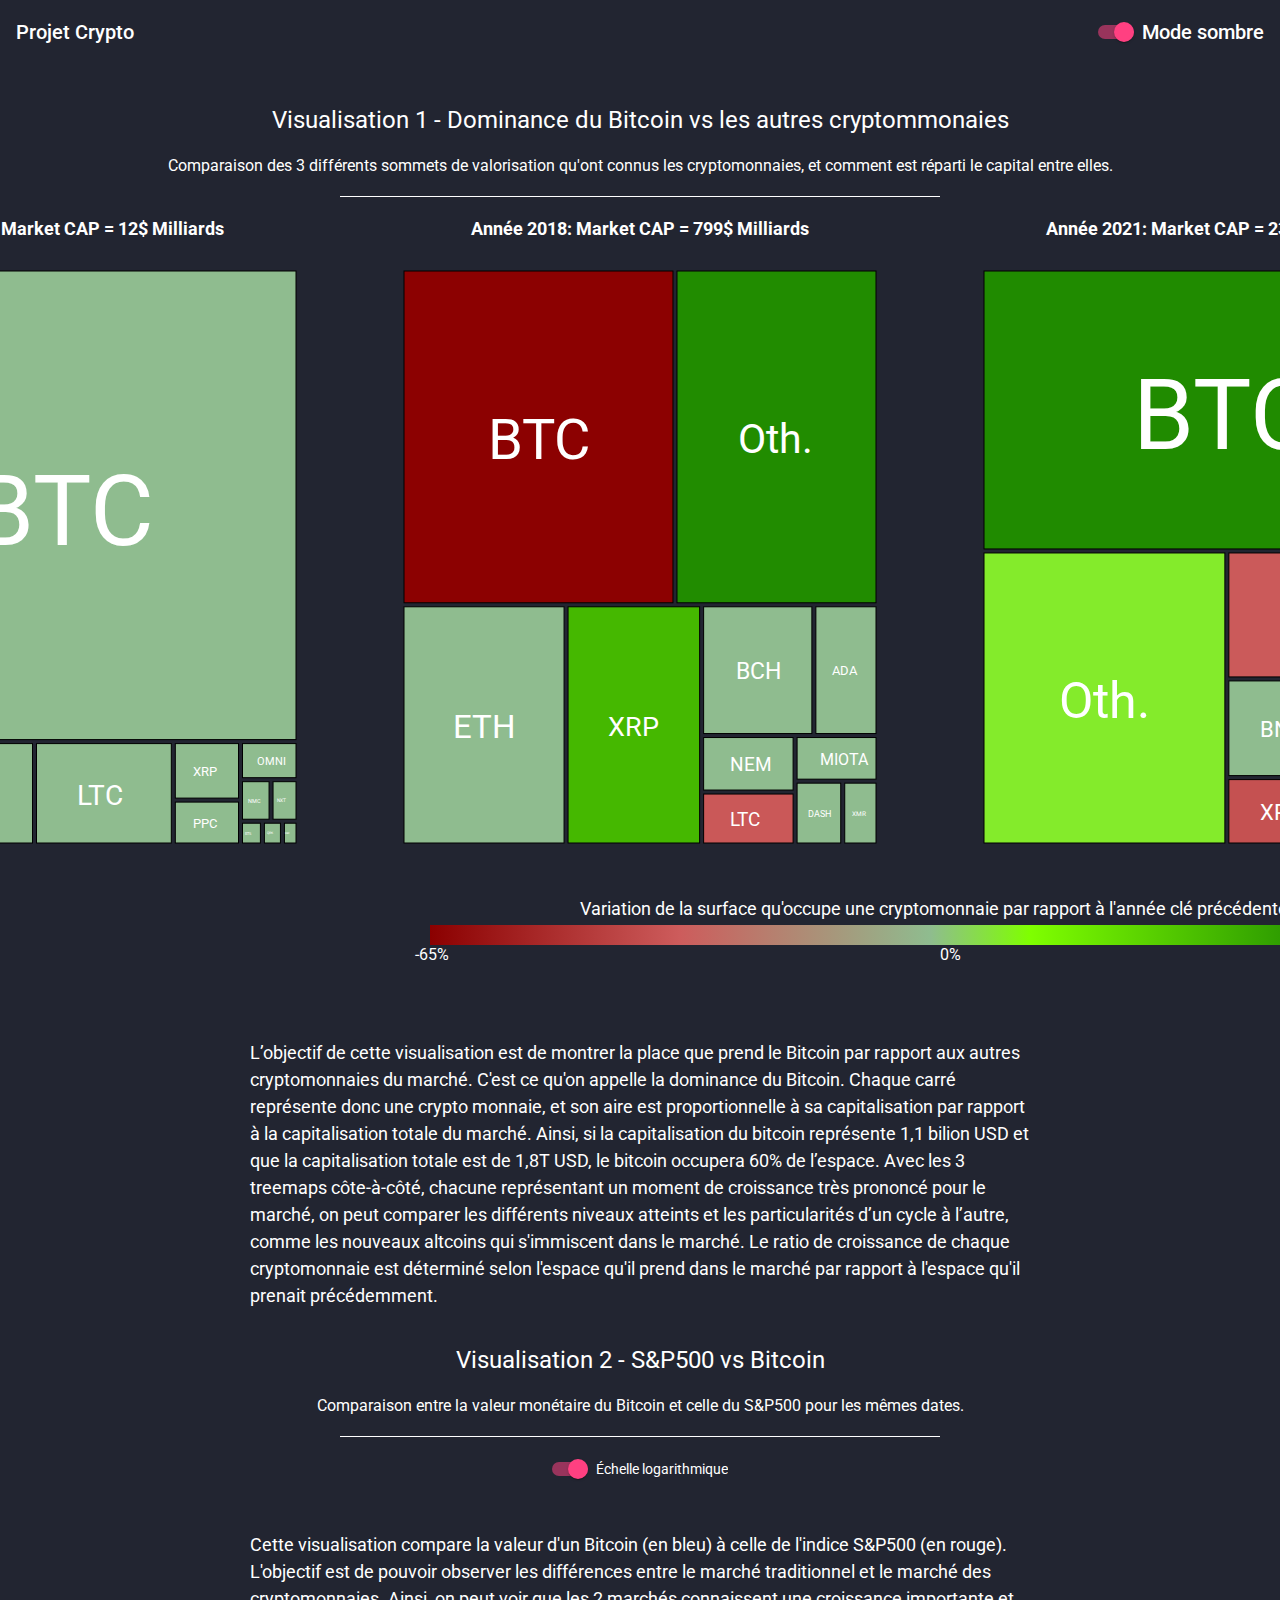
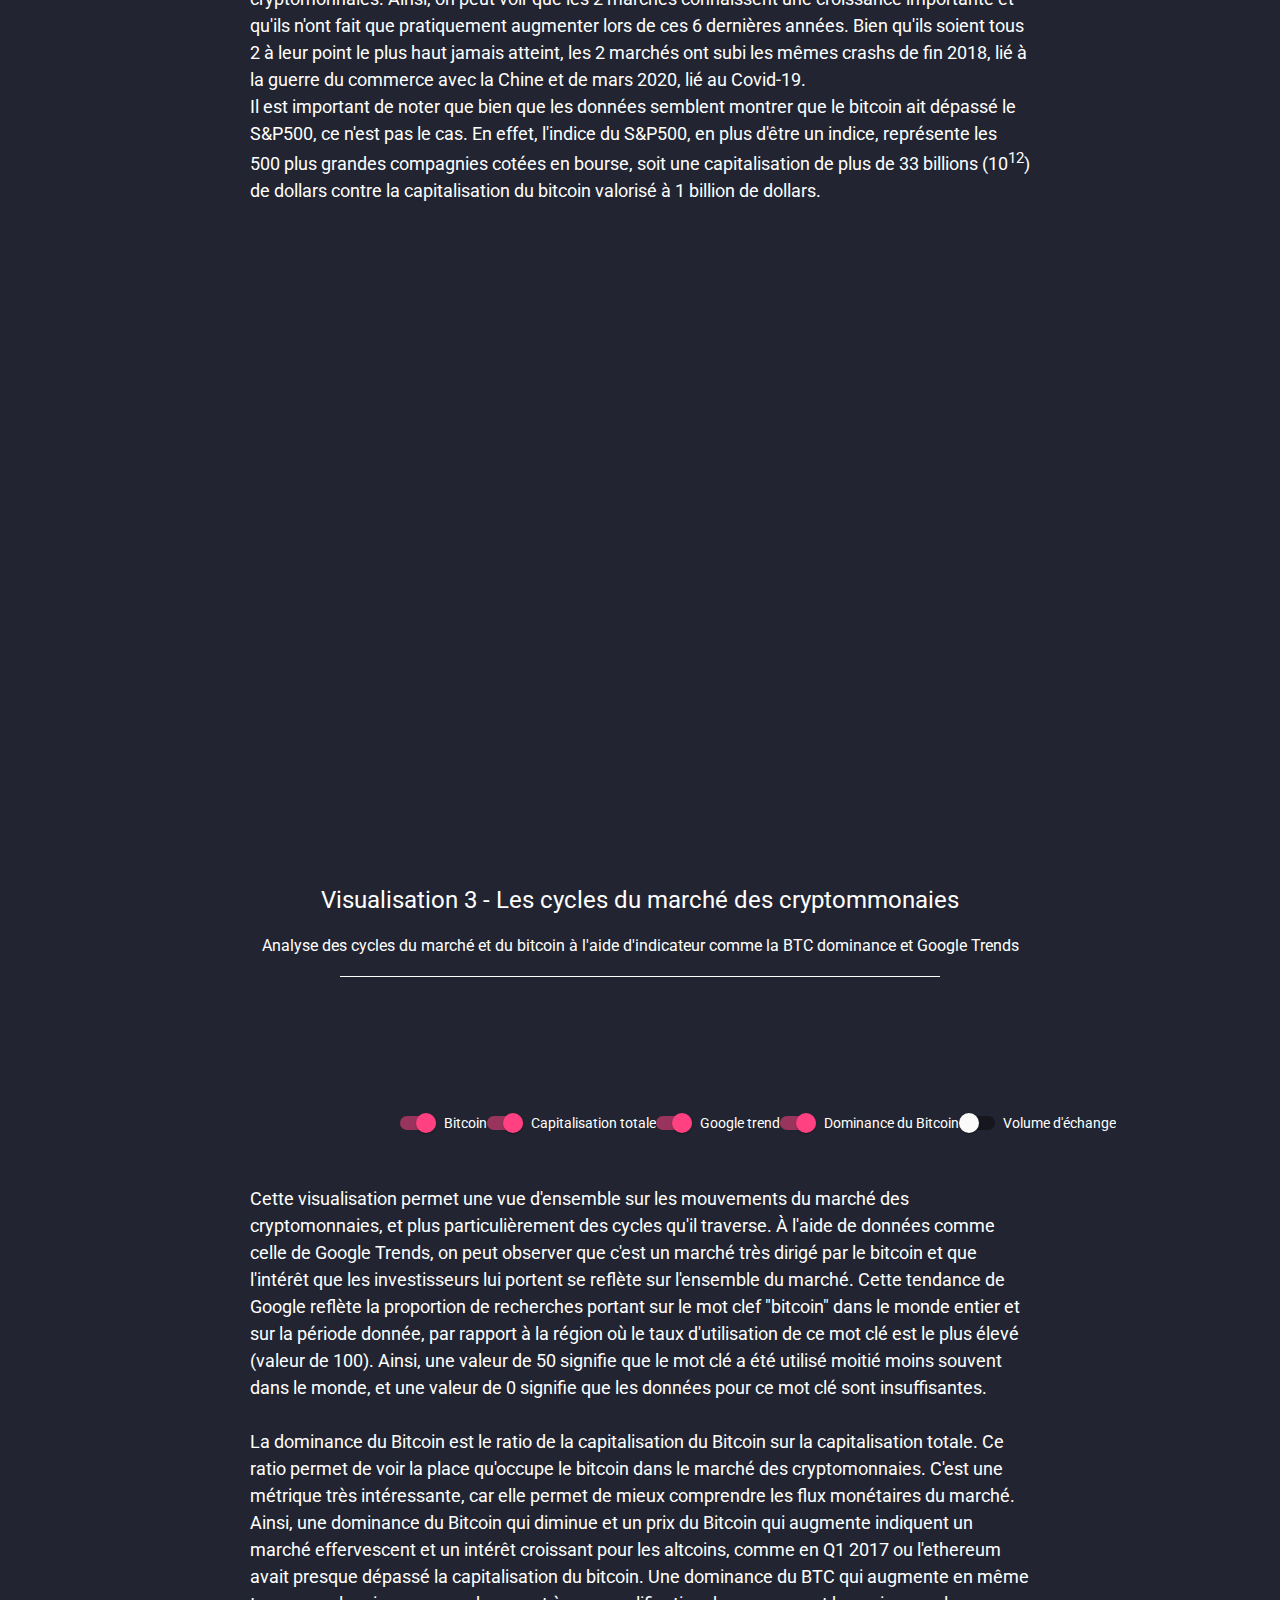
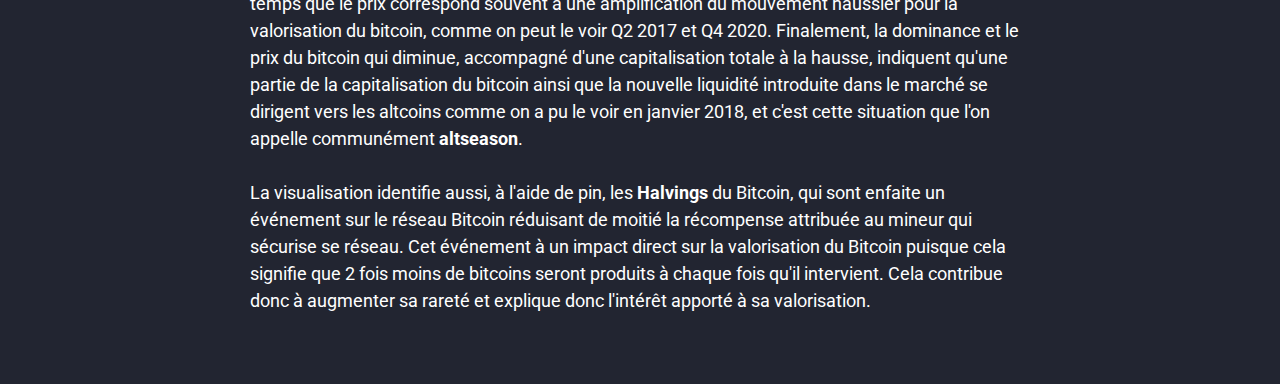
==== commit 698a8150: "up" ====
--- a/index.html
+++ b/index.html
@@ -8,8 +8,8 @@
   <link rel="icon" type="image/x-icon" href="favicon.ico">
   <link href="https://fonts.googleapis.com/css?family=Roboto:300,400,500&display=swap" rel="stylesheet">
   <link href="https://fonts.googleapis.com/icon?family=Material+Icons" rel="stylesheet">
-<link rel="stylesheet" href="styles.0ed2ff15c58274e81e38.css"></head>
+<link rel="stylesheet" href="styles.af21b5a7ef846def765e.css"></head>
 <body class="mat-typography">
   <app-root></app-root>
-<script src="runtime.e227d1a0e31cbccbf8ec.js" defer></script><script src="polyfills.a4021de53358bb0fec14.js" defer></script><script src="scripts.b3d145e99101c96715b1.js" defer></script><script src="main.72b96da5a29b83138a04.js" defer></script></body>
+<script src="runtime.e227d1a0e31cbccbf8ec.js" defer></script><script src="polyfills.a4021de53358bb0fec14.js" defer></script><script src="scripts.b3d145e99101c96715b1.js" defer></script><script src="main.49ee0bed52e6dabff07d.js" defer></script></body>
 </html>
--- a/styles.af21b5a7ef846def765e.css
+++ b/styles.af21b5a7ef846def765e.css
@@ -0,0 +1 @@
+.mat-badge-content{font-weight:600;font-size:12px;font-family:Roboto,Helvetica Neue,sans-serif}.mat-badge-small .mat-badge-content{font-size:9px}.mat-badge-large .mat-badge-content{font-size:24px}.mat-h1,.mat-headline,.mat-typography h1{font:400 24px/32px Roboto,Helvetica Neue,sans-serif;letter-spacing:normal;margin:0 0 16px}.mat-h2,.mat-title,.mat-typography h2{font:500 20px/32px Roboto,Helvetica Neue,sans-serif;letter-spacing:normal;margin:0 0 16px}.mat-h3,.mat-subheading-2,.mat-typography h3{font:400 16px/28px Roboto,Helvetica Neue,sans-serif;letter-spacing:normal;margin:0 0 16px}.mat-h4,.mat-subheading-1,.mat-typography h4{font:400 15px/24px Roboto,Helvetica Neue,sans-serif;letter-spacing:normal;margin:0 0 16px}.mat-h5,.mat-typography h5{font:400 calc(14px * .83)/20px Roboto,Helvetica Neue,sans-serif;margin:0 0 12px}.mat-h6,.mat-typography h6{font:400 calc(14px * .67)/20px Roboto,Helvetica Neue,sans-serif;margin:0 0 12px}.mat-body-2,.mat-body-strong{font:500 14px/24px Roboto,Helvetica Neue,sans-serif;letter-spacing:normal}.mat-body,.mat-body-1,.mat-typography{font:400 14px/20px Roboto,Helvetica Neue,sans-serif;letter-spacing:normal}.mat-body-1 p,.mat-body p,.mat-typography p{margin:0 0 12px}.mat-caption,.mat-small{font:400 12px/20px Roboto,Helvetica Neue,sans-serif;letter-spacing:normal}.mat-display-4,.mat-typography .mat-display-4{font:300 112px/112px Roboto,Helvetica Neue,sans-serif;letter-spacing:-.05em;margin:0 0 56px}.mat-display-3,.mat-typography .mat-display-3{font:400 56px/56px Roboto,Helvetica Neue,sans-serif;letter-spacing:-.02em;margin:0 0 64px}.mat-display-2,.mat-typography .mat-display-2{font:400 45px/48px Roboto,Helvetica Neue,sans-serif;letter-spacing:-.005em;margin:0 0 64px}.mat-display-1,.mat-typography .mat-display-1{font:400 34px/40px Roboto,Helvetica Neue,sans-serif;letter-spacing:normal;margin:0 0 64px}.mat-bottom-sheet-container{font:400 14px/20px Roboto,Helvetica Neue,sans-serif;letter-spacing:normal}.mat-button,.mat-fab,.mat-flat-button,.mat-icon-button,.mat-mini-fab,.mat-raised-button,.mat-stroked-button{font-family:Roboto,Helvetica Neue,sans-serif;font-size:14px;font-weight:500}.mat-button-toggle,.mat-card{font-family:Roboto,Helvetica Neue,sans-serif}.mat-card-title{font-size:24px;font-weight:500}.mat-card-header .mat-card-title{font-size:20px}.mat-card-content,.mat-card-subtitle{font-size:14px}.mat-checkbox{font-family:Roboto,Helvetica Neue,sans-serif}.mat-checkbox-layout .mat-checkbox-label{line-height:24px}.mat-chip{font-size:14px;font-weight:500}.mat-chip .mat-chip-remove.mat-icon,.mat-chip .mat-chip-trailing-icon.mat-icon{font-size:18px}.mat-table{font-family:Roboto,Helvetica Neue,sans-serif}.mat-header-cell{font-size:12px;font-weight:500}.mat-cell,.mat-footer-cell{font-size:14px}.mat-calendar{font-family:Roboto,Helvetica Neue,sans-serif}.mat-calendar-body{font-size:13px}.mat-calendar-body-label,.mat-calendar-period-button{font-size:14px;font-weight:500}.mat-calendar-table-header th{font-size:11px;font-weight:400}.mat-dialog-title{font:500 20px/32px Roboto,Helvetica Neue,sans-serif;letter-spacing:normal}.mat-expansion-panel-header{font-family:Roboto,Helvetica Neue,sans-serif;font-size:15px;font-weight:400}.mat-expansion-panel-content{font:400 14px/20px Roboto,Helvetica Neue,sans-serif;letter-spacing:normal}.mat-form-field{font-size:inherit;font-weight:400;line-height:1.125;font-family:Roboto,Helvetica Neue,sans-serif;letter-spacing:normal}.mat-form-field-wrapper{padding-bottom:1.34375em}.mat-form-field-prefix .mat-icon,.mat-form-field-suffix .mat-icon{font-size:150%;line-height:1.125}.mat-form-field-prefix .mat-icon-button,.mat-form-field-suffix .mat-icon-button{height:1.5em;width:1.5em}.mat-form-field-prefix .mat-icon-button .mat-icon,.mat-form-field-suffix .mat-icon-button .mat-icon{height:1.125em;line-height:1.125}.mat-form-field-infix{padding:.5em 0;border-top:.84375em solid transparent}.mat-form-field-can-float.mat-form-field-should-float .mat-form-field-label,.mat-form-field-can-float .mat-input-server:focus+.mat-form-field-label-wrapper .mat-form-field-label{transform:translateY(-1.34375em) scale(.75);width:133.3333333333%}.mat-form-field-can-float .mat-input-server[label]:not(:label-shown)+.mat-form-field-label-wrapper .mat-form-field-label{transform:translateY(-1.34374em) scale(.75);width:133.3333433333%}.mat-form-field-label-wrapper{top:-.84375em;padding-top:.84375em}.mat-form-field-label{top:1.34375em}.mat-form-field-underline{bottom:1.34375em}.mat-form-field-subscript-wrapper{font-size:75%;margin-top:.6666666667em;top:calc(100% - 1.7916666667em)}.mat-form-field-appearance-legacy .mat-form-field-wrapper{padding-bottom:1.25em}.mat-form-field-appearance-legacy .mat-form-field-infix{padding:.4375em 0}.mat-form-field-appearance-legacy.mat-form-field-can-float.mat-form-field-should-float .mat-form-field-label,.mat-form-field-appearance-legacy.mat-form-field-can-float .mat-input-server:focus+.mat-form-field-label-wrapper .mat-form-field-label{transform:translateY(-1.28125em) scale(.75) perspective(100px) translateZ(.001px);-ms-transform:translateY(-1.28125em) scale(.75);width:133.3333333333%}.mat-form-field-appearance-legacy.mat-form-field-can-float .mat-form-field-autofill-control:-webkit-autofill+.mat-form-field-label-wrapper .mat-form-field-label{transform:translateY(-1.28125em) scale(.75) perspective(100px) translateZ(.00101px);-ms-transform:translateY(-1.28124em) scale(.75);width:133.3333433333%}.mat-form-field-appearance-legacy.mat-form-field-can-float .mat-input-server[label]:not(:label-shown)+.mat-form-field-label-wrapper .mat-form-field-label{transform:translateY(-1.28125em) scale(.75) perspective(100px) translateZ(.00102px);-ms-transform:translateY(-1.28123em) scale(.75);width:133.3333533333%}.mat-form-field-appearance-legacy .mat-form-field-label{top:1.28125em}.mat-form-field-appearance-legacy .mat-form-field-underline{bottom:1.25em}.mat-form-field-appearance-legacy .mat-form-field-subscript-wrapper{margin-top:.5416666667em;top:calc(100% - 1.6666666667em)}@media print{.mat-form-field-appearance-legacy.mat-form-field-can-float.mat-form-field-should-float .mat-form-field-label,.mat-form-field-appearance-legacy.mat-form-field-can-float .mat-input-server:focus+.mat-form-field-label-wrapper .mat-form-field-label{transform:translateY(-1.28122em) scale(.75)}.mat-form-field-appearance-legacy.mat-form-field-can-float .mat-form-field-autofill-control:-webkit-autofill+.mat-form-field-label-wrapper .mat-form-field-label{transform:translateY(-1.28121em) scale(.75)}.mat-form-field-appearance-legacy.mat-form-field-can-float .mat-input-server[label]:not(:label-shown)+.mat-form-field-label-wrapper .mat-form-field-label{transform:translateY(-1.2812em) scale(.75)}}.mat-form-field-appearance-fill .mat-form-field-infix{padding:.25em 0 .75em}.mat-form-field-appearance-fill .mat-form-field-label{top:1.09375em;margin-top:-.5em}.mat-form-field-appearance-fill.mat-form-field-can-float.mat-form-field-should-float .mat-form-field-label,.mat-form-field-appearance-fill.mat-form-field-can-float .mat-input-server:focus+.mat-form-field-label-wrapper .mat-form-field-label{transform:translateY(-.59375em) scale(.75);width:133.3333333333%}.mat-form-field-appearance-fill.mat-form-field-can-float .mat-input-server[label]:not(:label-shown)+.mat-form-field-label-wrapper .mat-form-field-label{transform:translateY(-.59374em) scale(.75);width:133.3333433333%}.mat-form-field-appearance-outline .mat-form-field-infix{padding:1em 0}.mat-form-field-appearance-outline .mat-form-field-label{top:1.84375em;margin-top:-.25em}.mat-form-field-appearance-outline.mat-form-field-can-float.mat-form-field-should-float .mat-form-field-label,.mat-form-field-appearance-outline.mat-form-field-can-float .mat-input-server:focus+.mat-form-field-label-wrapper .mat-form-field-label{transform:translateY(-1.59375em) scale(.75);width:133.3333333333%}.mat-form-field-appearance-outline.mat-form-field-can-float .mat-input-server[label]:not(:label-shown)+.mat-form-field-label-wrapper .mat-form-field-label{transform:translateY(-1.59374em) scale(.75);width:133.3333433333%}.mat-grid-tile-footer,.mat-grid-tile-header{font-size:14px}.mat-grid-tile-footer .mat-line,.mat-grid-tile-header .mat-line{white-space:nowrap;overflow:hidden;text-overflow:ellipsis;display:block;box-sizing:border-box}.mat-grid-tile-footer .mat-line:nth-child(n+2),.mat-grid-tile-header .mat-line:nth-child(n+2){font-size:12px}input.mat-input-element{margin-top:-.0625em}.mat-menu-item{font-family:Roboto,Helvetica Neue,sans-serif;font-size:14px;font-weight:400}.mat-paginator,.mat-paginator-page-size .mat-select-trigger{font-family:Roboto,Helvetica Neue,sans-serif;font-size:12px}.mat-radio-button,.mat-select{font-family:Roboto,Helvetica Neue,sans-serif}.mat-select-trigger{height:1.125em}.mat-slide-toggle-content,.mat-slider-thumb-label-text{font-family:Roboto,Helvetica Neue,sans-serif}.mat-slider-thumb-label-text{font-size:12px;font-weight:500}.mat-stepper-horizontal,.mat-stepper-vertical{font-family:Roboto,Helvetica Neue,sans-serif}.mat-step-label{font-size:14px;font-weight:400}.mat-step-sub-label-error{font-weight:400}.mat-step-label-error{font-size:14px}.mat-step-label-selected{font-size:14px;font-weight:500}.mat-tab-group,.mat-tab-label,.mat-tab-link{font-family:Roboto,Helvetica Neue,sans-serif}.mat-tab-label,.mat-tab-link{font-size:14px;font-weight:500}.mat-toolbar,.mat-toolbar h1,.mat-toolbar h2,.mat-toolbar h3,.mat-toolbar h4,.mat-toolbar h5,.mat-toolbar h6{font:500 20px/32px Roboto,Helvetica Neue,sans-serif;letter-spacing:normal;margin:0}.mat-tooltip{font-family:Roboto,Helvetica Neue,sans-serif;font-size:10px;padding-top:6px;padding-bottom:6px}.mat-tooltip-handset{font-size:14px;padding-top:8px;padding-bottom:8px}.mat-list-item,.mat-list-option{font-family:Roboto,Helvetica Neue,sans-serif}.mat-list-base .mat-list-item{font-size:16px}.mat-list-base .mat-list-item .mat-line{white-space:nowrap;overflow:hidden;text-overflow:ellipsis;display:block;box-sizing:border-box}.mat-list-base .mat-list-item .mat-line:nth-child(n+2){font-size:14px}.mat-list-base .mat-list-option{font-size:16px}.mat-list-base .mat-list-option .mat-line{white-space:nowrap;overflow:hidden;text-overflow:ellipsis;display:block;box-sizing:border-box}.mat-list-base .mat-list-option .mat-line:nth-child(n+2){font-size:14px}.mat-list-base .mat-subheader{font-family:Roboto,Helvetica Neue,sans-serif;font-size:14px;font-weight:500}.mat-list-base[dense] .mat-list-item{font-size:12px}.mat-list-base[dense] .mat-list-item .mat-line{white-space:nowrap;overflow:hidden;text-overflow:ellipsis;display:block;box-sizing:border-box}.mat-list-base[dense] .mat-list-item .mat-line:nth-child(n+2),.mat-list-base[dense] .mat-list-option{font-size:12px}.mat-list-base[dense] .mat-list-option .mat-line{white-space:nowrap;overflow:hidden;text-overflow:ellipsis;display:block;box-sizing:border-box}.mat-list-base[dense] .mat-list-option .mat-line:nth-child(n+2){font-size:12px}.mat-list-base[dense] .mat-subheader{font-family:Roboto,Helvetica Neue,sans-serif;font-size:12px;font-weight:500}.mat-option{font-family:Roboto,Helvetica Neue,sans-serif;font-size:16px}.mat-optgroup-label{font:500 14px/24px Roboto,Helvetica Neue,sans-serif;letter-spacing:normal}.mat-simple-snackbar{font-family:Roboto,Helvetica Neue,sans-serif;font-size:14px}.mat-simple-snackbar-action{line-height:1;font-family:inherit;font-size:inherit;font-weight:500}.mat-tree{font-family:Roboto,Helvetica Neue,sans-serif}.mat-nested-tree-node,.mat-tree-node{font-weight:400;font-size:14px}.mat-ripple{overflow:hidden;position:relative}.mat-ripple:not(:empty){transform:translateZ(0)}.mat-ripple.mat-ripple-unbounded{overflow:visible}.mat-ripple-element{position:absolute;border-radius:50%;pointer-events:none;transition:opacity,transform 0ms cubic-bezier(0,0,.2,1);transform:scale(0)}.cdk-high-contrast-active .mat-ripple-element{display:none}.cdk-visually-hidden{border:0;clip:rect(0 0 0 0);height:1px;margin:-1px;overflow:hidden;padding:0;position:absolute;width:1px;outline:0;-webkit-appearance:none;-moz-appearance:none}.cdk-global-overlay-wrapper,.cdk-overlay-container{pointer-events:none;top:0;left:0;height:100%;width:100%}.cdk-overlay-container{position:fixed;z-index:1000}.cdk-overlay-container:empty{display:none}.cdk-global-overlay-wrapper,.cdk-overlay-pane{display:flex;position:absolute;z-index:1000}.cdk-overlay-pane{pointer-events:auto;box-sizing:border-box;max-width:100%;max-height:100%}.cdk-overlay-backdrop{position:absolute;top:0;bottom:0;left:0;right:0;z-index:1000;pointer-events:auto;-webkit-tap-highlight-color:transparent;transition:opacity .4s cubic-bezier(.25,.8,.25,1);opacity:0}.cdk-overlay-backdrop.cdk-overlay-backdrop-showing{opacity:1}@media screen and (-ms-high-contrast:active){.cdk-overlay-backdrop.cdk-overlay-backdrop-showing{opacity:.6}}.cdk-overlay-dark-backdrop{background:rgba(0,0,0,.32)}.cdk-overlay-transparent-backdrop,.cdk-overlay-transparent-backdrop.cdk-overlay-backdrop-showing{opacity:0}.cdk-overlay-connected-position-bounding-box{position:absolute;z-index:1000;display:flex;flex-direction:column;min-width:1px;min-height:1px}.cdk-global-scrollblock{position:fixed;width:100%;overflow-y:scroll}@keyframes cdk-text-field-autofill-start{/*!*/}@keyframes cdk-text-field-autofill-end{/*!*/}.cdk-text-field-autofill-monitored:-webkit-autofill{animation:cdk-text-field-autofill-start 0s 1ms}.cdk-text-field-autofill-monitored:not(:-webkit-autofill){animation:cdk-text-field-autofill-end 0s 1ms}textarea.cdk-textarea-autosize{resize:none}textarea.cdk-textarea-autosize-measuring{padding:2px 0!important;box-sizing:initial!important;height:auto!important;overflow:hidden!important}textarea.cdk-textarea-autosize-measuring-firefox{padding:2px 0!important;box-sizing:initial!important;height:0!important}.mat-focus-indicator,.mat-mdc-focus-indicator{position:relative}.mat-ripple-element{background-color:rgba(0,0,0,.1)}.mat-option{color:rgba(0,0,0,.87)}.mat-option.mat-active,.mat-option.mat-selected:not(.mat-option-multiple):not(.mat-option-disabled),.mat-option:focus:not(.mat-option-disabled),.mat-option:hover:not(.mat-option-disabled){background:rgba(0,0,0,.04)}.mat-option.mat-active{color:rgba(0,0,0,.87)}.mat-option.mat-option-disabled{color:rgba(0,0,0,.38)}.mat-primary .mat-option.mat-selected:not(.mat-option-disabled){color:#3f51b5}.mat-accent .mat-option.mat-selected:not(.mat-option-disabled){color:#ff4081}.mat-warn .mat-option.mat-selected:not(.mat-option-disabled){color:#f44336}.mat-optgroup-label{color:rgba(0,0,0,.54)}.mat-optgroup-disabled .mat-optgroup-label{color:rgba(0,0,0,.38)}.mat-pseudo-checkbox{color:rgba(0,0,0,.54)}.mat-pseudo-checkbox:after{color:#fafafa}.mat-pseudo-checkbox-disabled{color:#b0b0b0}.mat-primary .mat-pseudo-checkbox-checked,.mat-primary .mat-pseudo-checkbox-indeterminate{background:#3f51b5}.mat-accent .mat-pseudo-checkbox-checked,.mat-accent .mat-pseudo-checkbox-indeterminate,.mat-pseudo-checkbox-checked,.mat-pseudo-checkbox-indeterminate{background:#ff4081}.mat-warn .mat-pseudo-checkbox-checked,.mat-warn .mat-pseudo-checkbox-indeterminate{background:#f44336}.mat-pseudo-checkbox-checked.mat-pseudo-checkbox-disabled,.mat-pseudo-checkbox-indeterminate.mat-pseudo-checkbox-disabled{background:#b0b0b0}.mat-app-background{background-color:#fafafa;color:rgba(0,0,0,.87)}.mat-elevation-z0{box-shadow:0 0 0 0 rgba(0,0,0,.2),0 0 0 0 rgba(0,0,0,.14),0 0 0 0 rgba(0,0,0,.12)}.mat-elevation-z1{box-shadow:0 2px 1px -1px rgba(0,0,0,.2),0 1px 1px 0 rgba(0,0,0,.14),0 1px 3px 0 rgba(0,0,0,.12)}.mat-elevation-z2{box-shadow:0 3px 1px -2px rgba(0,0,0,.2),0 2px 2px 0 rgba(0,0,0,.14),0 1px 5px 0 rgba(0,0,0,.12)}.mat-elevation-z3{box-shadow:0 3px 3px -2px rgba(0,0,0,.2),0 3px 4px 0 rgba(0,0,0,.14),0 1px 8px 0 rgba(0,0,0,.12)}.mat-elevation-z4{box-shadow:0 2px 4px -1px rgba(0,0,0,.2),0 4px 5px 0 rgba(0,0,0,.14),0 1px 10px 0 rgba(0,0,0,.12)}.mat-elevation-z5{box-shadow:0 3px 5px -1px rgba(0,0,0,.2),0 5px 8px 0 rgba(0,0,0,.14),0 1px 14px 0 rgba(0,0,0,.12)}.mat-elevation-z6{box-shadow:0 3px 5px -1px rgba(0,0,0,.2),0 6px 10px 0 rgba(0,0,0,.14),0 1px 18px 0 rgba(0,0,0,.12)}.mat-elevation-z7{box-shadow:0 4px 5px -2px rgba(0,0,0,.2),0 7px 10px 1px rgba(0,0,0,.14),0 2px 16px 1px rgba(0,0,0,.12)}.mat-elevation-z8{box-shadow:0 5px 5px -3px rgba(0,0,0,.2),0 8px 10px 1px rgba(0,0,0,.14),0 3px 14px 2px rgba(0,0,0,.12)}.mat-elevation-z9{box-shadow:0 5px 6px -3px rgba(0,0,0,.2),0 9px 12px 1px rgba(0,0,0,.14),0 3px 16px 2px rgba(0,0,0,.12)}.mat-elevation-z10{box-shadow:0 6px 6px -3px rgba(0,0,0,.2),0 10px 14px 1px rgba(0,0,0,.14),0 4px 18px 3px rgba(0,0,0,.12)}.mat-elevation-z11{box-shadow:0 6px 7px -4px rgba(0,0,0,.2),0 11px 15px 1px rgba(0,0,0,.14),0 4px 20px 3px rgba(0,0,0,.12)}.mat-elevation-z12{box-shadow:0 7px 8px -4px rgba(0,0,0,.2),0 12px 17px 2px rgba(0,0,0,.14),0 5px 22px 4px rgba(0,0,0,.12)}.mat-elevation-z13{box-shadow:0 7px 8px -4px rgba(0,0,0,.2),0 13px 19px 2px rgba(0,0,0,.14),0 5px 24px 4px rgba(0,0,0,.12)}.mat-elevation-z14{box-shadow:0 7px 9px -4px rgba(0,0,0,.2),0 14px 21px 2px rgba(0,0,0,.14),0 5px 26px 4px rgba(0,0,0,.12)}.mat-elevation-z15{box-shadow:0 8px 9px -5px rgba(0,0,0,.2),0 15px 22px 2px rgba(0,0,0,.14),0 6px 28px 5px rgba(0,0,0,.12)}.mat-elevation-z16{box-shadow:0 8px 10px -5px rgba(0,0,0,.2),0 16px 24px 2px rgba(0,0,0,.14),0 6px 30px 5px rgba(0,0,0,.12)}.mat-elevation-z17{box-shadow:0 8px 11px -5px rgba(0,0,0,.2),0 17px 26px 2px rgba(0,0,0,.14),0 6px 32px 5px rgba(0,0,0,.12)}.mat-elevation-z18{box-shadow:0 9px 11px -5px rgba(0,0,0,.2),0 18px 28px 2px rgba(0,0,0,.14),0 7px 34px 6px rgba(0,0,0,.12)}.mat-elevation-z19{box-shadow:0 9px 12px -6px rgba(0,0,0,.2),0 19px 29px 2px rgba(0,0,0,.14),0 7px 36px 6px rgba(0,0,0,.12)}.mat-elevation-z20{box-shadow:0 10px 13px -6px rgba(0,0,0,.2),0 20px 31px 3px rgba(0,0,0,.14),0 8px 38px 7px rgba(0,0,0,.12)}.mat-elevation-z21{box-shadow:0 10px 13px -6px rgba(0,0,0,.2),0 21px 33px 3px rgba(0,0,0,.14),0 8px 40px 7px rgba(0,0,0,.12)}.mat-elevation-z22{box-shadow:0 10px 14px -6px rgba(0,0,0,.2),0 22px 35px 3px rgba(0,0,0,.14),0 8px 42px 7px rgba(0,0,0,.12)}.mat-elevation-z23{box-shadow:0 11px 14px -7px rgba(0,0,0,.2),0 23px 36px 3px rgba(0,0,0,.14),0 9px 44px 8px rgba(0,0,0,.12)}.mat-elevation-z24{box-shadow:0 11px 15px -7px rgba(0,0,0,.2),0 24px 38px 3px rgba(0,0,0,.14),0 9px 46px 8px rgba(0,0,0,.12)}.mat-theme-loaded-marker{display:none}.mat-autocomplete-panel{background:#fff;color:rgba(0,0,0,.87)}.mat-autocomplete-panel:not([class*=mat-elevation-z]){box-shadow:0 2px 4px -1px rgba(0,0,0,.2),0 4px 5px 0 rgba(0,0,0,.14),0 1px 10px 0 rgba(0,0,0,.12)}.mat-autocomplete-panel .mat-option.mat-selected:not(.mat-active):not(:hover){background:#fff}.mat-autocomplete-panel .mat-option.mat-selected:not(.mat-active):not(:hover):not(.mat-option-disabled){color:rgba(0,0,0,.87)}.mat-badge-content{color:#fff;background:#3f51b5}.cdk-high-contrast-active .mat-badge-content{outline:1px solid;border-radius:0}.mat-badge-accent .mat-badge-content{background:#ff4081;color:#fff}.mat-badge-warn .mat-badge-content{color:#fff;background:#f44336}.mat-badge{position:relative}.mat-badge-hidden .mat-badge-content{display:none}.mat-badge-disabled .mat-badge-content{background:#b9b9b9;color:rgba(0,0,0,.38)}.mat-badge-content{position:absolute;text-align:center;display:inline-block;border-radius:50%;transition:transform .2s ease-in-out;transform:scale(.6);overflow:hidden;white-space:nowrap;text-overflow:ellipsis;pointer-events:none}.mat-badge-content._mat-animation-noopable,.ng-animate-disabled .mat-badge-content{transition:none}.mat-badge-content.mat-badge-active{transform:none}.mat-badge-small .mat-badge-content{width:16px;height:16px;line-height:16px}.mat-badge-small.mat-badge-above .mat-badge-content{top:-8px}.mat-badge-small.mat-badge-below .mat-badge-content{bottom:-8px}.mat-badge-small.mat-badge-before .mat-badge-content{left:-16px}[dir=rtl] .mat-badge-small.mat-badge-before .mat-badge-content{left:auto;right:-16px}.mat-badge-small.mat-badge-after .mat-badge-content{right:-16px}[dir=rtl] .mat-badge-small.mat-badge-after .mat-badge-content{right:auto;left:-16px}.mat-badge-small.mat-badge-overlap.mat-badge-before .mat-badge-content{left:-8px}[dir=rtl] .mat-badge-small.mat-badge-overlap.mat-badge-before .mat-badge-content{left:auto;right:-8px}.mat-badge-small.mat-badge-overlap.mat-badge-after .mat-badge-content{right:-8px}[dir=rtl] .mat-badge-small.mat-badge-overlap.mat-badge-after .mat-badge-content{right:auto;left:-8px}.mat-badge-medium .mat-badge-content{width:22px;height:22px;line-height:22px}.mat-badge-medium.mat-badge-above .mat-badge-content{top:-11px}.mat-badge-medium.mat-badge-below .mat-badge-content{bottom:-11px}.mat-badge-medium.mat-badge-before .mat-badge-content{left:-22px}[dir=rtl] .mat-badge-medium.mat-badge-before .mat-badge-content{left:auto;right:-22px}.mat-badge-medium.mat-badge-after .mat-badge-content{right:-22px}[dir=rtl] .mat-badge-medium.mat-badge-after .mat-badge-content{right:auto;left:-22px}.mat-badge-medium.mat-badge-overlap.mat-badge-before .mat-badge-content{left:-11px}[dir=rtl] .mat-badge-medium.mat-badge-overlap.mat-badge-before .mat-badge-content{left:auto;right:-11px}.mat-badge-medium.mat-badge-overlap.mat-badge-after .mat-badge-content{right:-11px}[dir=rtl] .mat-badge-medium.mat-badge-overlap.mat-badge-after .mat-badge-content{right:auto;left:-11px}.mat-badge-large .mat-badge-content{width:28px;height:28px;line-height:28px}.mat-badge-large.mat-badge-above .mat-badge-content{top:-14px}.mat-badge-large.mat-badge-below .mat-badge-content{bottom:-14px}.mat-badge-large.mat-badge-before .mat-badge-content{left:-28px}[dir=rtl] .mat-badge-large.mat-badge-before .mat-badge-content{left:auto;right:-28px}.mat-badge-large.mat-badge-after .mat-badge-content{right:-28px}[dir=rtl] .mat-badge-large.mat-badge-after .mat-badge-content{right:auto;left:-28px}.mat-badge-large.mat-badge-overlap.mat-badge-before .mat-badge-content{left:-14px}[dir=rtl] .mat-badge-large.mat-badge-overlap.mat-badge-before .mat-badge-content{left:auto;right:-14px}.mat-badge-large.mat-badge-overlap.mat-badge-after .mat-badge-content{right:-14px}[dir=rtl] .mat-badge-large.mat-badge-overlap.mat-badge-after .mat-badge-content{right:auto;left:-14px}.mat-bottom-sheet-container{box-shadow:0 8px 10px -5px rgba(0,0,0,.2),0 16px 24px 2px rgba(0,0,0,.14),0 6px 30px 5px rgba(0,0,0,.12);background:#fff;color:rgba(0,0,0,.87)}.mat-button,.mat-icon-button,.mat-stroked-button{color:inherit;background:transparent}.mat-button.mat-primary,.mat-icon-button.mat-primary,.mat-stroked-button.mat-primary{color:#3f51b5}.mat-button.mat-accent,.mat-icon-button.mat-accent,.mat-stroked-button.mat-accent{color:#ff4081}.mat-button.mat-warn,.mat-icon-button.mat-warn,.mat-stroked-button.mat-warn{color:#f44336}.mat-button.mat-accent.mat-button-disabled,.mat-button.mat-button-disabled.mat-button-disabled,.mat-button.mat-primary.mat-button-disabled,.mat-button.mat-warn.mat-button-disabled,.mat-icon-button.mat-accent.mat-button-disabled,.mat-icon-button.mat-button-disabled.mat-button-disabled,.mat-icon-button.mat-primary.mat-button-disabled,.mat-icon-button.mat-warn.mat-button-disabled,.mat-stroked-button.mat-accent.mat-button-disabled,.mat-stroked-button.mat-button-disabled.mat-button-disabled,.mat-stroked-button.mat-primary.mat-button-disabled,.mat-stroked-button.mat-warn.mat-button-disabled{color:rgba(0,0,0,.26)}.mat-button.mat-primary .mat-button-focus-overlay,.mat-icon-button.mat-primary .mat-button-focus-overlay,.mat-stroked-button.mat-primary .mat-button-focus-overlay{background-color:#3f51b5}.mat-button.mat-accent .mat-button-focus-overlay,.mat-icon-button.mat-accent .mat-button-focus-overlay,.mat-stroked-button.mat-accent .mat-button-focus-overlay{background-color:#ff4081}.mat-button.mat-warn .mat-button-focus-overlay,.mat-icon-button.mat-warn .mat-button-focus-overlay,.mat-stroked-button.mat-warn .mat-button-focus-overlay{background-color:#f44336}.mat-button.mat-button-disabled .mat-button-focus-overlay,.mat-icon-button.mat-button-disabled .mat-button-focus-overlay,.mat-stroked-button.mat-button-disabled .mat-button-focus-overlay{background-color:initial}.mat-button .mat-ripple-element,.mat-icon-button .mat-ripple-element,.mat-stroked-button .mat-ripple-element{opacity:.1;background-color:currentColor}.mat-button-focus-overlay{background:#000}.mat-stroked-button:not(.mat-button-disabled){border-color:rgba(0,0,0,.12)}.mat-fab,.mat-flat-button,.mat-mini-fab,.mat-raised-button{color:rgba(0,0,0,.87);background-color:#fff}.mat-fab.mat-accent,.mat-fab.mat-primary,.mat-fab.mat-warn,.mat-flat-button.mat-accent,.mat-flat-button.mat-primary,.mat-flat-button.mat-warn,.mat-mini-fab.mat-accent,.mat-mini-fab.mat-primary,.mat-mini-fab.mat-warn,.mat-raised-button.mat-accent,.mat-raised-button.mat-primary,.mat-raised-button.mat-warn{color:#fff}.mat-fab.mat-accent.mat-button-disabled,.mat-fab.mat-button-disabled.mat-button-disabled,.mat-fab.mat-primary.mat-button-disabled,.mat-fab.mat-warn.mat-button-disabled,.mat-flat-button.mat-accent.mat-button-disabled,.mat-flat-button.mat-button-disabled.mat-button-disabled,.mat-flat-button.mat-primary.mat-button-disabled,.mat-flat-button.mat-warn.mat-button-disabled,.mat-mini-fab.mat-accent.mat-button-disabled,.mat-mini-fab.mat-button-disabled.mat-button-disabled,.mat-mini-fab.mat-primary.mat-button-disabled,.mat-mini-fab.mat-warn.mat-button-disabled,.mat-raised-button.mat-accent.mat-button-disabled,.mat-raised-button.mat-button-disabled.mat-button-disabled,.mat-raised-button.mat-primary.mat-button-disabled,.mat-raised-button.mat-warn.mat-button-disabled{color:rgba(0,0,0,.26)}.mat-fab.mat-primary,.mat-flat-button.mat-primary,.mat-mini-fab.mat-primary,.mat-raised-button.mat-primary{background-color:#3f51b5}.mat-fab.mat-accent,.mat-flat-button.mat-accent,.mat-mini-fab.mat-accent,.mat-raised-button.mat-accent{background-color:#ff4081}.mat-fab.mat-warn,.mat-flat-button.mat-warn,.mat-mini-fab.mat-warn,.mat-raised-button.mat-warn{background-color:#f44336}.mat-fab.mat-accent.mat-button-disabled,.mat-fab.mat-button-disabled.mat-button-disabled,.mat-fab.mat-primary.mat-button-disabled,.mat-fab.mat-warn.mat-button-disabled,.mat-flat-button.mat-accent.mat-button-disabled,.mat-flat-button.mat-button-disabled.mat-button-disabled,.mat-flat-button.mat-primary.mat-button-disabled,.mat-flat-button.mat-warn.mat-button-disabled,.mat-mini-fab.mat-accent.mat-button-disabled,.mat-mini-fab.mat-button-disabled.mat-button-disabled,.mat-mini-fab.mat-primary.mat-button-disabled,.mat-mini-fab.mat-warn.mat-button-disabled,.mat-raised-button.mat-accent.mat-button-disabled,.mat-raised-button.mat-button-disabled.mat-button-disabled,.mat-raised-button.mat-primary.mat-button-disabled,.mat-raised-button.mat-warn.mat-button-disabled{background-color:rgba(0,0,0,.12)}.mat-fab.mat-accent .mat-ripple-element,.mat-fab.mat-primary .mat-ripple-element,.mat-fab.mat-warn .mat-ripple-element,.mat-flat-button.mat-accent .mat-ripple-element,.mat-flat-button.mat-primary .mat-ripple-element,.mat-flat-button.mat-warn .mat-ripple-element,.mat-mini-fab.mat-accent .mat-ripple-element,.mat-mini-fab.mat-primary .mat-ripple-element,.mat-mini-fab.mat-warn .mat-ripple-element,.mat-raised-button.mat-accent .mat-ripple-element,.mat-raised-button.mat-primary .mat-ripple-element,.mat-raised-button.mat-warn .mat-ripple-element{background-color:hsla(0,0%,100%,.1)}.mat-flat-button:not([class*=mat-elevation-z]),.mat-stroked-button:not([class*=mat-elevation-z]){box-shadow:0 0 0 0 rgba(0,0,0,.2),0 0 0 0 rgba(0,0,0,.14),0 0 0 0 rgba(0,0,0,.12)}.mat-raised-button:not([class*=mat-elevation-z]){box-shadow:0 3px 1px -2px rgba(0,0,0,.2),0 2px 2px 0 rgba(0,0,0,.14),0 1px 5px 0 rgba(0,0,0,.12)}.mat-raised-button:not(.mat-button-disabled):active:not([class*=mat-elevation-z]){box-shadow:0 5px 5px -3px rgba(0,0,0,.2),0 8px 10px 1px rgba(0,0,0,.14),0 3px 14px 2px rgba(0,0,0,.12)}.mat-raised-button.mat-button-disabled:not([class*=mat-elevation-z]){box-shadow:0 0 0 0 rgba(0,0,0,.2),0 0 0 0 rgba(0,0,0,.14),0 0 0 0 rgba(0,0,0,.12)}.mat-fab:not([class*=mat-elevation-z]),.mat-mini-fab:not([class*=mat-elevation-z]){box-shadow:0 3px 5px -1px rgba(0,0,0,.2),0 6px 10px 0 rgba(0,0,0,.14),0 1px 18px 0 rgba(0,0,0,.12)}.mat-fab:not(.mat-button-disabled):active:not([class*=mat-elevation-z]),.mat-mini-fab:not(.mat-button-disabled):active:not([class*=mat-elevation-z]){box-shadow:0 7px 8px -4px rgba(0,0,0,.2),0 12px 17px 2px rgba(0,0,0,.14),0 5px 22px 4px rgba(0,0,0,.12)}.mat-fab.mat-button-disabled:not([class*=mat-elevation-z]),.mat-mini-fab.mat-button-disabled:not([class*=mat-elevation-z]){box-shadow:0 0 0 0 rgba(0,0,0,.2),0 0 0 0 rgba(0,0,0,.14),0 0 0 0 rgba(0,0,0,.12)}.mat-button-toggle-group,.mat-button-toggle-standalone{box-shadow:0 3px 1px -2px rgba(0,0,0,.2),0 2px 2px 0 rgba(0,0,0,.14),0 1px 5px 0 rgba(0,0,0,.12)}.mat-button-toggle-group-appearance-standard,.mat-button-toggle-standalone.mat-button-toggle-appearance-standard{box-shadow:none}.mat-button-toggle{color:rgba(0,0,0,.38)}.mat-button-toggle .mat-button-toggle-focus-overlay{background-color:rgba(0,0,0,.12)}.mat-button-toggle-appearance-standard{color:rgba(0,0,0,.87);background:#fff}.mat-button-toggle-appearance-standard .mat-button-toggle-focus-overlay{background-color:#000}.mat-button-toggle-group-appearance-standard .mat-button-toggle+.mat-button-toggle{border-left:1px solid rgba(0,0,0,.12)}[dir=rtl] .mat-button-toggle-group-appearance-standard .mat-button-toggle+.mat-button-toggle{border-left:none;border-right:1px solid rgba(0,0,0,.12)}.mat-button-toggle-group-appearance-standard.mat-button-toggle-vertical .mat-button-toggle+.mat-button-toggle{border-left:none;border-right:none;border-top:1px solid rgba(0,0,0,.12)}.mat-button-toggle-checked{background-color:#e0e0e0;color:rgba(0,0,0,.54)}.mat-button-toggle-checked.mat-button-toggle-appearance-standard{color:rgba(0,0,0,.87)}.mat-button-toggle-disabled{color:rgba(0,0,0,.26);background-color:#eee}.mat-button-toggle-disabled.mat-button-toggle-appearance-standard{background:#fff}.mat-button-toggle-disabled.mat-button-toggle-checked{background-color:#bdbdbd}.mat-button-toggle-group-appearance-standard,.mat-button-toggle-standalone.mat-button-toggle-appearance-standard{border:1px solid rgba(0,0,0,.12)}.mat-button-toggle-appearance-standard .mat-button-toggle-label-content{line-height:48px}.mat-card{background:#fff;color:rgba(0,0,0,.87)}.mat-card:not([class*=mat-elevation-z]){box-shadow:0 2px 1px -1px rgba(0,0,0,.2),0 1px 1px 0 rgba(0,0,0,.14),0 1px 3px 0 rgba(0,0,0,.12)}.mat-card.mat-card-flat:not([class*=mat-elevation-z]){box-shadow:0 0 0 0 rgba(0,0,0,.2),0 0 0 0 rgba(0,0,0,.14),0 0 0 0 rgba(0,0,0,.12)}.mat-card-subtitle{color:rgba(0,0,0,.54)}.mat-checkbox-frame{border-color:rgba(0,0,0,.54)}.mat-checkbox-checkmark{fill:#fafafa}.mat-checkbox-checkmark-path{stroke:#fafafa!important}.mat-checkbox-mixedmark{background-color:#fafafa}.mat-checkbox-checked.mat-primary .mat-checkbox-background,.mat-checkbox-indeterminate.mat-primary .mat-checkbox-background{background-color:#3f51b5}.mat-checkbox-checked.mat-accent .mat-checkbox-background,.mat-checkbox-indeterminate.mat-accent .mat-checkbox-background{background-color:#ff4081}.mat-checkbox-checked.mat-warn .mat-checkbox-background,.mat-checkbox-indeterminate.mat-warn .mat-checkbox-background{background-color:#f44336}.mat-checkbox-disabled.mat-checkbox-checked .mat-checkbox-background,.mat-checkbox-disabled.mat-checkbox-indeterminate .mat-checkbox-background{background-color:#b0b0b0}.mat-checkbox-disabled:not(.mat-checkbox-checked) .mat-checkbox-frame{border-color:#b0b0b0}.mat-checkbox-disabled .mat-checkbox-label{color:rgba(0,0,0,.54)}.mat-checkbox .mat-ripple-element{background-color:#000}.mat-checkbox-checked:not(.mat-checkbox-disabled).mat-primary .mat-ripple-element,.mat-checkbox:active:not(.mat-checkbox-disabled).mat-primary .mat-ripple-element{background:#3f51b5}.mat-checkbox-checked:not(.mat-checkbox-disabled).mat-accent .mat-ripple-element,.mat-checkbox:active:not(.mat-checkbox-disabled).mat-accent .mat-ripple-element{background:#ff4081}.mat-checkbox-checked:not(.mat-checkbox-disabled).mat-warn .mat-ripple-element,.mat-checkbox:active:not(.mat-checkbox-disabled).mat-warn .mat-ripple-element{background:#f44336}.mat-chip.mat-standard-chip{background-color:#e0e0e0;color:rgba(0,0,0,.87)}.mat-chip.mat-standard-chip .mat-chip-remove{color:rgba(0,0,0,.87);opacity:.4}.mat-chip.mat-standard-chip:not(.mat-chip-disabled):active{box-shadow:0 3px 3px -2px rgba(0,0,0,.2),0 3px 4px 0 rgba(0,0,0,.14),0 1px 8px 0 rgba(0,0,0,.12)}.mat-chip.mat-standard-chip:not(.mat-chip-disabled) .mat-chip-remove:hover{opacity:.54}.mat-chip.mat-standard-chip.mat-chip-disabled{opacity:.4}.mat-chip.mat-standard-chip:after{background:#000}.mat-chip.mat-standard-chip.mat-chip-selected.mat-primary{background-color:#3f51b5;color:#fff}.mat-chip.mat-standard-chip.mat-chip-selected.mat-primary .mat-chip-remove{color:#fff;opacity:.4}.mat-chip.mat-standard-chip.mat-chip-selected.mat-primary .mat-ripple-element{background-color:hsla(0,0%,100%,.1)}.mat-chip.mat-standard-chip.mat-chip-selected.mat-warn{background-color:#f44336;color:#fff}.mat-chip.mat-standard-chip.mat-chip-selected.mat-warn .mat-chip-remove{color:#fff;opacity:.4}.mat-chip.mat-standard-chip.mat-chip-selected.mat-warn .mat-ripple-element{background-color:hsla(0,0%,100%,.1)}.mat-chip.mat-standard-chip.mat-chip-selected.mat-accent{background-color:#ff4081;color:#fff}.mat-chip.mat-standard-chip.mat-chip-selected.mat-accent .mat-chip-remove{color:#fff;opacity:.4}.mat-chip.mat-standard-chip.mat-chip-selected.mat-accent .mat-ripple-element{background-color:hsla(0,0%,100%,.1)}.mat-table{background:#fff}.mat-table-sticky,.mat-table tbody,.mat-table tfoot,.mat-table thead,[mat-footer-row],[mat-header-row],[mat-row],mat-footer-row,mat-header-row,mat-row{background:inherit}mat-footer-row,mat-header-row,mat-row,td.mat-cell,td.mat-footer-cell,th.mat-header-cell{border-bottom-color:rgba(0,0,0,.12)}.mat-header-cell{color:rgba(0,0,0,.54)}.mat-cell,.mat-footer-cell{color:rgba(0,0,0,.87)}.mat-calendar-arrow{border-top-color:rgba(0,0,0,.54)}.mat-datepicker-content .mat-calendar-next-button,.mat-datepicker-content .mat-calendar-previous-button,.mat-datepicker-toggle{color:rgba(0,0,0,.54)}.mat-calendar-table-header{color:rgba(0,0,0,.38)}.mat-calendar-table-header-divider:after{background:rgba(0,0,0,.12)}.mat-calendar-body-label{color:rgba(0,0,0,.54)}.mat-calendar-body-cell-content,.mat-date-range-input-separator{color:rgba(0,0,0,.87);border-color:transparent}.mat-calendar-body-disabled>.mat-calendar-body-cell-content:not(.mat-calendar-body-selected):not(.mat-calendar-body-comparison-identical),.mat-form-field-disabled .mat-date-range-input-separator{color:rgba(0,0,0,.38)}.cdk-keyboard-focused .mat-calendar-body-active>.mat-calendar-body-cell-content:not(.mat-calendar-body-selected):not(.mat-calendar-body-comparison-identical),.cdk-program-focused .mat-calendar-body-active>.mat-calendar-body-cell-content:not(.mat-calendar-body-selected):not(.mat-calendar-body-comparison-identical),.mat-calendar-body-cell:not(.mat-calendar-body-disabled):hover>.mat-calendar-body-cell-content:not(.mat-calendar-body-selected):not(.mat-calendar-body-comparison-identical){background-color:rgba(0,0,0,.04)}.mat-calendar-body-in-preview{color:rgba(0,0,0,.24)}.mat-calendar-body-today:not(.mat-calendar-body-selected):not(.mat-calendar-body-comparison-identical){border-color:rgba(0,0,0,.38)}.mat-calendar-body-disabled>.mat-calendar-body-today:not(.mat-calendar-body-selected):not(.mat-calendar-body-comparison-identical){border-color:rgba(0,0,0,.18)}.mat-calendar-body-in-range:before{background:rgba(63,81,181,.2)}.mat-calendar-body-comparison-identical,.mat-calendar-body-in-comparison-range:before{background:rgba(249,171,0,.2)}.mat-calendar-body-comparison-bridge-start:before,[dir=rtl] .mat-calendar-body-comparison-bridge-end:before{background:linear-gradient(90deg,rgba(63,81,181,.2) 50%,rgba(249,171,0,.2) 0)}.mat-calendar-body-comparison-bridge-end:before,[dir=rtl] .mat-calendar-body-comparison-bridge-start:before{background:linear-gradient(270deg,rgba(63,81,181,.2) 50%,rgba(249,171,0,.2) 0)}.mat-calendar-body-in-comparison-range.mat-calendar-body-in-range:after,.mat-calendar-body-in-range>.mat-calendar-body-comparison-identical{background:#a8dab5}.mat-calendar-body-comparison-identical.mat-calendar-body-selected,.mat-calendar-body-in-comparison-range>.mat-calendar-body-selected{background:#46a35e}.mat-calendar-body-selected{background-color:#3f51b5;color:#fff}.mat-calendar-body-disabled>.mat-calendar-body-selected{background-color:rgba(63,81,181,.4)}.mat-calendar-body-today.mat-calendar-body-selected{box-shadow:inset 0 0 0 1px #fff}.mat-datepicker-content{box-shadow:0 2px 4px -1px rgba(0,0,0,.2),0 4px 5px 0 rgba(0,0,0,.14),0 1px 10px 0 rgba(0,0,0,.12);background-color:#fff;color:rgba(0,0,0,.87)}.mat-datepicker-content.mat-accent .mat-calendar-body-in-range:before{background:rgba(255,64,129,.2)}.mat-datepicker-content.mat-accent .mat-calendar-body-comparison-identical,.mat-datepicker-content.mat-accent .mat-calendar-body-in-comparison-range:before{background:rgba(249,171,0,.2)}.mat-datepicker-content.mat-accent .mat-calendar-body-comparison-bridge-start:before,.mat-datepicker-content.mat-accent [dir=rtl] .mat-calendar-body-comparison-bridge-end:before{background:linear-gradient(90deg,rgba(255,64,129,.2) 50%,rgba(249,171,0,.2) 0)}.mat-datepicker-content.mat-accent .mat-calendar-body-comparison-bridge-end:before,.mat-datepicker-content.mat-accent [dir=rtl] .mat-calendar-body-comparison-bridge-start:before{background:linear-gradient(270deg,rgba(255,64,129,.2) 50%,rgba(249,171,0,.2) 0)}.mat-datepicker-content.mat-accent .mat-calendar-body-in-comparison-range.mat-calendar-body-in-range:after,.mat-datepicker-content.mat-accent .mat-calendar-body-in-range>.mat-calendar-body-comparison-identical{background:#a8dab5}.mat-datepicker-content.mat-accent .mat-calendar-body-comparison-identical.mat-calendar-body-selected,.mat-datepicker-content.mat-accent .mat-calendar-body-in-comparison-range>.mat-calendar-body-selected{background:#46a35e}.mat-datepicker-content.mat-accent .mat-calendar-body-selected{background-color:#ff4081;color:#fff}.mat-datepicker-content.mat-accent .mat-calendar-body-disabled>.mat-calendar-body-selected{background-color:rgba(255,64,129,.4)}.mat-datepicker-content.mat-accent .mat-calendar-body-today.mat-calendar-body-selected{box-shadow:inset 0 0 0 1px #fff}.mat-datepicker-content.mat-warn .mat-calendar-body-in-range:before{background:rgba(244,67,54,.2)}.mat-datepicker-content.mat-warn .mat-calendar-body-comparison-identical,.mat-datepicker-content.mat-warn .mat-calendar-body-in-comparison-range:before{background:rgba(249,171,0,.2)}.mat-datepicker-content.mat-warn .mat-calendar-body-comparison-bridge-start:before,.mat-datepicker-content.mat-warn [dir=rtl] .mat-calendar-body-comparison-bridge-end:before{background:linear-gradient(90deg,rgba(244,67,54,.2) 50%,rgba(249,171,0,.2) 0)}.mat-datepicker-content.mat-warn .mat-calendar-body-comparison-bridge-end:before,.mat-datepicker-content.mat-warn [dir=rtl] .mat-calendar-body-comparison-bridge-start:before{background:linear-gradient(270deg,rgba(244,67,54,.2) 50%,rgba(249,171,0,.2) 0)}.mat-datepicker-content.mat-warn .mat-calendar-body-in-comparison-range.mat-calendar-body-in-range:after,.mat-datepicker-content.mat-warn .mat-calendar-body-in-range>.mat-calendar-body-comparison-identical{background:#a8dab5}.mat-datepicker-content.mat-warn .mat-calendar-body-comparison-identical.mat-calendar-body-selected,.mat-datepicker-content.mat-warn .mat-calendar-body-in-comparison-range>.mat-calendar-body-selected{background:#46a35e}.mat-datepicker-content.mat-warn .mat-calendar-body-selected{background-color:#f44336;color:#fff}.mat-datepicker-content.mat-warn .mat-calendar-body-disabled>.mat-calendar-body-selected{background-color:rgba(244,67,54,.4)}.mat-datepicker-content.mat-warn .mat-calendar-body-today.mat-calendar-body-selected{box-shadow:inset 0 0 0 1px #fff}.mat-datepicker-content-touch{box-shadow:0 0 0 0 rgba(0,0,0,.2),0 0 0 0 rgba(0,0,0,.14),0 0 0 0 rgba(0,0,0,.12)}.mat-datepicker-toggle-active{color:#3f51b5}.mat-datepicker-toggle-active.mat-accent{color:#ff4081}.mat-datepicker-toggle-active.mat-warn{color:#f44336}.mat-date-range-input-inner[disabled]{color:rgba(0,0,0,.38)}.mat-dialog-container{box-shadow:0 11px 15px -7px rgba(0,0,0,.2),0 24px 38px 3px rgba(0,0,0,.14),0 9px 46px 8px rgba(0,0,0,.12);background:#fff;color:rgba(0,0,0,.87)}.mat-divider{border-top-color:rgba(0,0,0,.12)}.mat-divider-vertical{border-right-color:rgba(0,0,0,.12)}.mat-expansion-panel{background:#fff;color:rgba(0,0,0,.87)}.mat-expansion-panel:not([class*=mat-elevation-z]){box-shadow:0 3px 1px -2px rgba(0,0,0,.2),0 2px 2px 0 rgba(0,0,0,.14),0 1px 5px 0 rgba(0,0,0,.12)}.mat-action-row{border-top-color:rgba(0,0,0,.12)}.mat-expansion-panel .mat-expansion-panel-header.cdk-keyboard-focused:not([aria-disabled=true]),.mat-expansion-panel .mat-expansion-panel-header.cdk-program-focused:not([aria-disabled=true]),.mat-expansion-panel:not(.mat-expanded) .mat-expansion-panel-header:hover:not([aria-disabled=true]){background:rgba(0,0,0,.04)}@media(hover:none){.mat-expansion-panel:not(.mat-expanded):not([aria-disabled=true]) .mat-expansion-panel-header:hover{background:#fff}}.mat-expansion-panel-header-title{color:rgba(0,0,0,.87)}.mat-expansion-indicator:after,.mat-expansion-panel-header-description{color:rgba(0,0,0,.54)}.mat-expansion-panel-header[aria-disabled=true]{color:rgba(0,0,0,.26)}.mat-expansion-panel-header[aria-disabled=true] .mat-expansion-panel-header-description,.mat-expansion-panel-header[aria-disabled=true] .mat-expansion-panel-header-title{color:inherit}.mat-expansion-panel-header{height:48px}.mat-expansion-panel-header.mat-expanded{height:64px}.mat-form-field-label,.mat-hint{color:rgba(0,0,0,.6)}.mat-form-field.mat-focused .mat-form-field-label{color:#3f51b5}.mat-form-field.mat-focused .mat-form-field-label.mat-accent{color:#ff4081}.mat-form-field.mat-focused .mat-form-field-label.mat-warn{color:#f44336}.mat-focused .mat-form-field-required-marker{color:#ff4081}.mat-form-field-ripple{background-color:rgba(0,0,0,.87)}.mat-form-field.mat-focused .mat-form-field-ripple{background-color:#3f51b5}.mat-form-field.mat-focused .mat-form-field-ripple.mat-accent{background-color:#ff4081}.mat-form-field.mat-focused .mat-form-field-ripple.mat-warn{background-color:#f44336}.mat-form-field-type-mat-native-select.mat-focused:not(.mat-form-field-invalid) .mat-form-field-infix:after{color:#3f51b5}.mat-form-field-type-mat-native-select.mat-focused:not(.mat-form-field-invalid).mat-accent .mat-form-field-infix:after{color:#ff4081}.mat-form-field-type-mat-native-select.mat-focused:not(.mat-form-field-invalid).mat-warn .mat-form-field-infix:after,.mat-form-field.mat-form-field-invalid .mat-form-field-label,.mat-form-field.mat-form-field-invalid .mat-form-field-label.mat-accent,.mat-form-field.mat-form-field-invalid .mat-form-field-label .mat-form-field-required-marker{color:#f44336}.mat-form-field.mat-form-field-invalid .mat-form-field-ripple,.mat-form-field.mat-form-field-invalid .mat-form-field-ripple.mat-accent{background-color:#f44336}.mat-error{color:#f44336}.mat-form-field-appearance-legacy .mat-form-field-label,.mat-form-field-appearance-legacy .mat-hint{color:rgba(0,0,0,.54)}.mat-form-field-appearance-legacy .mat-form-field-underline{background-color:rgba(0,0,0,.42)}.mat-form-field-appearance-legacy.mat-form-field-disabled .mat-form-field-underline{background-image:linear-gradient(90deg,rgba(0,0,0,.42) 0,rgba(0,0,0,.42) 33%,transparent 0);background-size:4px 100%;background-repeat:repeat-x}.mat-form-field-appearance-standard .mat-form-field-underline{background-color:rgba(0,0,0,.42)}.mat-form-field-appearance-standard.mat-form-field-disabled .mat-form-field-underline{background-image:linear-gradient(90deg,rgba(0,0,0,.42) 0,rgba(0,0,0,.42) 33%,transparent 0);background-size:4px 100%;background-repeat:repeat-x}.mat-form-field-appearance-fill .mat-form-field-flex{background-color:rgba(0,0,0,.04)}.mat-form-field-appearance-fill.mat-form-field-disabled .mat-form-field-flex{background-color:rgba(0,0,0,.02)}.mat-form-field-appearance-fill .mat-form-field-underline:before{background-color:rgba(0,0,0,.42)}.mat-form-field-appearance-fill.mat-form-field-disabled .mat-form-field-label{color:rgba(0,0,0,.38)}.mat-form-field-appearance-fill.mat-form-field-disabled .mat-form-field-underline:before{background-color:initial}.mat-form-field-appearance-outline .mat-form-field-outline{color:rgba(0,0,0,.12)}.mat-form-field-appearance-outline .mat-form-field-outline-thick{color:rgba(0,0,0,.87)}.mat-form-field-appearance-outline.mat-focused .mat-form-field-outline-thick{color:#3f51b5}.mat-form-field-appearance-outline.mat-focused.mat-accent .mat-form-field-outline-thick{color:#ff4081}.mat-form-field-appearance-outline.mat-focused.mat-warn .mat-form-field-outline-thick,.mat-form-field-appearance-outline.mat-form-field-invalid.mat-form-field-invalid .mat-form-field-outline-thick{color:#f44336}.mat-form-field-appearance-outline.mat-form-field-disabled .mat-form-field-label{color:rgba(0,0,0,.38)}.mat-form-field-appearance-outline.mat-form-field-disabled .mat-form-field-outline{color:rgba(0,0,0,.06)}.mat-icon.mat-primary{color:#3f51b5}.mat-icon.mat-accent{color:#ff4081}.mat-icon.mat-warn{color:#f44336}.mat-form-field-type-mat-native-select .mat-form-field-infix:after{color:rgba(0,0,0,.54)}.mat-form-field-type-mat-native-select.mat-form-field-disabled .mat-form-field-infix:after,.mat-input-element:disabled{color:rgba(0,0,0,.38)}.mat-input-element{caret-color:#3f51b5}.mat-input-element::placeholder{color:rgba(0,0,0,.42)}.mat-input-element::-moz-placeholder{color:rgba(0,0,0,.42)}.mat-input-element::-webkit-input-placeholder{color:rgba(0,0,0,.42)}.mat-input-element:-ms-input-placeholder{color:rgba(0,0,0,.42)}.mat-form-field.mat-accent .mat-input-element{caret-color:#ff4081}.mat-form-field-invalid .mat-input-element,.mat-form-field.mat-warn .mat-input-element{caret-color:#f44336}.mat-form-field-type-mat-native-select.mat-form-field-invalid .mat-form-field-infix:after{color:#f44336}.mat-list-base .mat-list-item,.mat-list-base .mat-list-option{color:rgba(0,0,0,.87)}.mat-list-base .mat-subheader{color:rgba(0,0,0,.54)}.mat-list-item-disabled{background-color:#eee}.mat-action-list .mat-list-item:focus,.mat-action-list .mat-list-item:hover,.mat-list-option:focus,.mat-list-option:hover,.mat-nav-list .mat-list-item:focus,.mat-nav-list .mat-list-item:hover{background:rgba(0,0,0,.04)}.mat-list-single-selected-option,.mat-list-single-selected-option:focus,.mat-list-single-selected-option:hover{background:rgba(0,0,0,.12)}.mat-menu-panel{background:#fff}.mat-menu-panel:not([class*=mat-elevation-z]){box-shadow:0 2px 4px -1px rgba(0,0,0,.2),0 4px 5px 0 rgba(0,0,0,.14),0 1px 10px 0 rgba(0,0,0,.12)}.mat-menu-item{background:transparent;color:rgba(0,0,0,.87)}.mat-menu-item[disabled],.mat-menu-item[disabled]:after{color:rgba(0,0,0,.38)}.mat-menu-item-submenu-trigger:after,.mat-menu-item .mat-icon-no-color{color:rgba(0,0,0,.54)}.mat-menu-item-highlighted:not([disabled]),.mat-menu-item.cdk-keyboard-focused:not([disabled]),.mat-menu-item.cdk-program-focused:not([disabled]),.mat-menu-item:hover:not([disabled]){background:rgba(0,0,0,.04)}.mat-paginator{background:#fff}.mat-paginator,.mat-paginator-page-size .mat-select-trigger{color:rgba(0,0,0,.54)}.mat-paginator-decrement,.mat-paginator-increment{border-top:2px solid rgba(0,0,0,.54);border-right:2px solid rgba(0,0,0,.54)}.mat-paginator-first,.mat-paginator-last{border-top:2px solid rgba(0,0,0,.54)}.mat-icon-button[disabled] .mat-paginator-decrement,.mat-icon-button[disabled] .mat-paginator-first,.mat-icon-button[disabled] .mat-paginator-increment,.mat-icon-button[disabled] .mat-paginator-last{border-color:rgba(0,0,0,.38)}.mat-paginator-container{min-height:56px}.mat-progress-bar-background{fill:#c5cae9}.mat-progress-bar-buffer{background-color:#c5cae9}.mat-progress-bar-fill:after{background-color:#3f51b5}.mat-progress-bar.mat-accent .mat-progress-bar-background{fill:#ff80ab}.mat-progress-bar.mat-accent .mat-progress-bar-buffer{background-color:#ff80ab}.mat-progress-bar.mat-accent .mat-progress-bar-fill:after{background-color:#ff4081}.mat-progress-bar.mat-warn .mat-progress-bar-background{fill:#ffcdd2}.mat-progress-bar.mat-warn .mat-progress-bar-buffer{background-color:#ffcdd2}.mat-progress-bar.mat-warn .mat-progress-bar-fill:after{background-color:#f44336}.mat-progress-spinner circle,.mat-spinner circle{stroke:#3f51b5}.mat-progress-spinner.mat-accent circle,.mat-spinner.mat-accent circle{stroke:#ff4081}.mat-progress-spinner.mat-warn circle,.mat-spinner.mat-warn circle{stroke:#f44336}.mat-radio-outer-circle{border-color:rgba(0,0,0,.54)}.mat-radio-button.mat-primary.mat-radio-checked .mat-radio-outer-circle{border-color:#3f51b5}.mat-radio-button.mat-primary.mat-radio-checked .mat-radio-persistent-ripple,.mat-radio-button.mat-primary .mat-radio-inner-circle,.mat-radio-button.mat-primary .mat-radio-ripple .mat-ripple-element:not(.mat-radio-persistent-ripple),.mat-radio-button.mat-primary:active .mat-radio-persistent-ripple{background-color:#3f51b5}.mat-radio-button.mat-accent.mat-radio-checked .mat-radio-outer-circle{border-color:#ff4081}.mat-radio-button.mat-accent.mat-radio-checked .mat-radio-persistent-ripple,.mat-radio-button.mat-accent .mat-radio-inner-circle,.mat-radio-button.mat-accent .mat-radio-ripple .mat-ripple-element:not(.mat-radio-persistent-ripple),.mat-radio-button.mat-accent:active .mat-radio-persistent-ripple{background-color:#ff4081}.mat-radio-button.mat-warn.mat-radio-checked .mat-radio-outer-circle{border-color:#f44336}.mat-radio-button.mat-warn.mat-radio-checked .mat-radio-persistent-ripple,.mat-radio-button.mat-warn .mat-radio-inner-circle,.mat-radio-button.mat-warn .mat-radio-ripple .mat-ripple-element:not(.mat-radio-persistent-ripple),.mat-radio-button.mat-warn:active .mat-radio-persistent-ripple{background-color:#f44336}.mat-radio-button.mat-radio-disabled.mat-radio-checked .mat-radio-outer-circle,.mat-radio-button.mat-radio-disabled .mat-radio-outer-circle{border-color:rgba(0,0,0,.38)}.mat-radio-button.mat-radio-disabled .mat-radio-inner-circle,.mat-radio-button.mat-radio-disabled .mat-radio-ripple .mat-ripple-element{background-color:rgba(0,0,0,.38)}.mat-radio-button.mat-radio-disabled .mat-radio-label-content{color:rgba(0,0,0,.38)}.mat-radio-button .mat-ripple-element{background-color:#000}.mat-select-value{color:rgba(0,0,0,.87)}.mat-select-placeholder{color:rgba(0,0,0,.42)}.mat-select-disabled .mat-select-value{color:rgba(0,0,0,.38)}.mat-select-arrow{color:rgba(0,0,0,.54)}.mat-select-panel{background:#fff}.mat-select-panel:not([class*=mat-elevation-z]){box-shadow:0 2px 4px -1px rgba(0,0,0,.2),0 4px 5px 0 rgba(0,0,0,.14),0 1px 10px 0 rgba(0,0,0,.12)}.mat-select-panel .mat-option.mat-selected:not(.mat-option-multiple){background:rgba(0,0,0,.12)}.mat-form-field.mat-focused.mat-primary .mat-select-arrow{color:#3f51b5}.mat-form-field.mat-focused.mat-accent .mat-select-arrow{color:#ff4081}.mat-form-field.mat-focused.mat-warn .mat-select-arrow,.mat-form-field .mat-select.mat-select-invalid .mat-select-arrow{color:#f44336}.mat-form-field .mat-select.mat-select-disabled .mat-select-arrow{color:rgba(0,0,0,.38)}.mat-drawer-container{background-color:#fafafa;color:rgba(0,0,0,.87)}.mat-drawer{color:rgba(0,0,0,.87)}.mat-drawer,.mat-drawer.mat-drawer-push{background-color:#fff}.mat-drawer:not(.mat-drawer-side){box-shadow:0 8px 10px -5px rgba(0,0,0,.2),0 16px 24px 2px rgba(0,0,0,.14),0 6px 30px 5px rgba(0,0,0,.12)}.mat-drawer-side{border-right:1px solid rgba(0,0,0,.12)}.mat-drawer-side.mat-drawer-end,[dir=rtl] .mat-drawer-side{border-left:1px solid rgba(0,0,0,.12);border-right:none}[dir=rtl] .mat-drawer-side.mat-drawer-end{border-left:none;border-right:1px solid rgba(0,0,0,.12)}.mat-drawer-backdrop.mat-drawer-shown{background-color:rgba(0,0,0,.6)}.mat-slide-toggle.mat-checked .mat-slide-toggle-thumb{background-color:#ff4081}.mat-slide-toggle.mat-checked .mat-slide-toggle-bar{background-color:rgba(255,64,129,.54)}.mat-slide-toggle.mat-checked .mat-ripple-element{background-color:#ff4081}.mat-slide-toggle.mat-primary.mat-checked .mat-slide-toggle-thumb{background-color:#3f51b5}.mat-slide-toggle.mat-primary.mat-checked .mat-slide-toggle-bar{background-color:rgba(63,81,181,.54)}.mat-slide-toggle.mat-primary.mat-checked .mat-ripple-element{background-color:#3f51b5}.mat-slide-toggle.mat-warn.mat-checked .mat-slide-toggle-thumb{background-color:#f44336}.mat-slide-toggle.mat-warn.mat-checked .mat-slide-toggle-bar{background-color:rgba(244,67,54,.54)}.mat-slide-toggle.mat-warn.mat-checked .mat-ripple-element{background-color:#f44336}.mat-slide-toggle:not(.mat-checked) .mat-ripple-element{background-color:#000}.mat-slide-toggle-thumb{box-shadow:0 2px 1px -1px rgba(0,0,0,.2),0 1px 1px 0 rgba(0,0,0,.14),0 1px 3px 0 rgba(0,0,0,.12);background-color:#fafafa}.mat-slide-toggle-bar{background-color:rgba(0,0,0,.38)}.mat-slider-track-background{background-color:rgba(0,0,0,.26)}.mat-primary .mat-slider-thumb,.mat-primary .mat-slider-thumb-label,.mat-primary .mat-slider-track-fill{background-color:#3f51b5}.mat-primary .mat-slider-thumb-label-text{color:#fff}.mat-primary .mat-slider-focus-ring{background-color:rgba(63,81,181,.2)}.mat-accent .mat-slider-thumb,.mat-accent .mat-slider-thumb-label,.mat-accent .mat-slider-track-fill{background-color:#ff4081}.mat-accent .mat-slider-thumb-label-text{color:#fff}.mat-accent .mat-slider-focus-ring{background-color:rgba(255,64,129,.2)}.mat-warn .mat-slider-thumb,.mat-warn .mat-slider-thumb-label,.mat-warn .mat-slider-track-fill{background-color:#f44336}.mat-warn .mat-slider-thumb-label-text{color:#fff}.mat-warn .mat-slider-focus-ring{background-color:rgba(244,67,54,.2)}.cdk-focused .mat-slider-track-background,.mat-slider:hover .mat-slider-track-background{background-color:rgba(0,0,0,.38)}.mat-slider-disabled .mat-slider-thumb,.mat-slider-disabled .mat-slider-track-background,.mat-slider-disabled .mat-slider-track-fill,.mat-slider-disabled:hover .mat-slider-track-background{background-color:rgba(0,0,0,.26)}.mat-slider-min-value .mat-slider-focus-ring{background-color:rgba(0,0,0,.12)}.mat-slider-min-value.mat-slider-thumb-label-showing .mat-slider-thumb,.mat-slider-min-value.mat-slider-thumb-label-showing .mat-slider-thumb-label{background-color:rgba(0,0,0,.87)}.mat-slider-min-value.mat-slider-thumb-label-showing.cdk-focused .mat-slider-thumb,.mat-slider-min-value.mat-slider-thumb-label-showing.cdk-focused .mat-slider-thumb-label{background-color:rgba(0,0,0,.26)}.mat-slider-min-value:not(.mat-slider-thumb-label-showing) .mat-slider-thumb{border-color:rgba(0,0,0,.26);background-color:initial}.mat-slider-min-value:not(.mat-slider-thumb-label-showing).cdk-focused .mat-slider-thumb,.mat-slider-min-value:not(.mat-slider-thumb-label-showing):hover .mat-slider-thumb{border-color:rgba(0,0,0,.38)}.mat-slider-min-value:not(.mat-slider-thumb-label-showing).cdk-focused.mat-slider-disabled .mat-slider-thumb,.mat-slider-min-value:not(.mat-slider-thumb-label-showing):hover.mat-slider-disabled .mat-slider-thumb{border-color:rgba(0,0,0,.26)}.mat-slider-has-ticks .mat-slider-wrapper:after{border-color:rgba(0,0,0,.7)}.mat-slider-horizontal .mat-slider-ticks{background-image:repeating-linear-gradient(90deg,rgba(0,0,0,.7),rgba(0,0,0,.7) 2px,transparent 0,transparent);background-image:-moz-repeating-linear-gradient(.0001deg,rgba(0,0,0,.7),rgba(0,0,0,.7) 2px,transparent 0,transparent)}.mat-slider-vertical .mat-slider-ticks{background-image:repeating-linear-gradient(180deg,rgba(0,0,0,.7),rgba(0,0,0,.7) 2px,transparent 0,transparent)}.mat-step-header.cdk-keyboard-focused,.mat-step-header.cdk-program-focused,.mat-step-header:hover{background-color:rgba(0,0,0,.04)}@media(hover:none){.mat-step-header:hover{background:none}}.mat-step-header .mat-step-label,.mat-step-header .mat-step-optional{color:rgba(0,0,0,.54)}.mat-step-header .mat-step-icon{background-color:rgba(0,0,0,.54);color:#fff}.mat-step-header .mat-step-icon-selected,.mat-step-header .mat-step-icon-state-done,.mat-step-header .mat-step-icon-state-edit{background-color:#3f51b5;color:#fff}.mat-step-header .mat-step-icon-state-error{background-color:initial;color:#f44336}.mat-step-header .mat-step-label.mat-step-label-active{color:rgba(0,0,0,.87)}.mat-step-header .mat-step-label.mat-step-label-error{color:#f44336}.mat-stepper-horizontal,.mat-stepper-vertical{background-color:#fff}.mat-stepper-vertical-line:before{border-left-color:rgba(0,0,0,.12)}.mat-horizontal-stepper-header:after,.mat-horizontal-stepper-header:before,.mat-stepper-horizontal-line{border-top-color:rgba(0,0,0,.12)}.mat-horizontal-stepper-header{height:72px}.mat-stepper-label-position-bottom .mat-horizontal-stepper-header,.mat-vertical-stepper-header{padding:24px}.mat-stepper-vertical-line:before{top:-16px;bottom:-16px}.mat-stepper-label-position-bottom .mat-horizontal-stepper-header:after,.mat-stepper-label-position-bottom .mat-horizontal-stepper-header:before,.mat-stepper-label-position-bottom .mat-stepper-horizontal-line{top:36px}.mat-sort-header-arrow{color:#757575}.mat-tab-header,.mat-tab-nav-bar{border-bottom:1px solid rgba(0,0,0,.12)}.mat-tab-group-inverted-header .mat-tab-header,.mat-tab-group-inverted-header .mat-tab-nav-bar{border-top:1px solid rgba(0,0,0,.12);border-bottom:none}.mat-tab-label,.mat-tab-link{color:rgba(0,0,0,.87)}.mat-tab-label.mat-tab-disabled,.mat-tab-link.mat-tab-disabled{color:rgba(0,0,0,.38)}.mat-tab-header-pagination-chevron{border-color:rgba(0,0,0,.87)}.mat-tab-header-pagination-disabled .mat-tab-header-pagination-chevron{border-color:rgba(0,0,0,.38)}.mat-tab-group[class*=mat-background-] .mat-tab-header,.mat-tab-nav-bar[class*=mat-background-]{border-bottom:none;border-top:none}.mat-tab-group.mat-primary .mat-tab-label.cdk-keyboard-focused:not(.mat-tab-disabled),.mat-tab-group.mat-primary .mat-tab-label.cdk-program-focused:not(.mat-tab-disabled),.mat-tab-group.mat-primary .mat-tab-link.cdk-keyboard-focused:not(.mat-tab-disabled),.mat-tab-group.mat-primary .mat-tab-link.cdk-program-focused:not(.mat-tab-disabled),.mat-tab-nav-bar.mat-primary .mat-tab-label.cdk-keyboard-focused:not(.mat-tab-disabled),.mat-tab-nav-bar.mat-primary .mat-tab-label.cdk-program-focused:not(.mat-tab-disabled),.mat-tab-nav-bar.mat-primary .mat-tab-link.cdk-keyboard-focused:not(.mat-tab-disabled),.mat-tab-nav-bar.mat-primary .mat-tab-link.cdk-program-focused:not(.mat-tab-disabled){background-color:rgba(197,202,233,.3)}.mat-tab-group.mat-primary .mat-ink-bar,.mat-tab-nav-bar.mat-primary .mat-ink-bar{background-color:#3f51b5}.mat-tab-group.mat-primary.mat-background-primary .mat-ink-bar,.mat-tab-nav-bar.mat-primary.mat-background-primary .mat-ink-bar{background-color:#fff}.mat-tab-group.mat-accent .mat-tab-label.cdk-keyboard-focused:not(.mat-tab-disabled),.mat-tab-group.mat-accent .mat-tab-label.cdk-program-focused:not(.mat-tab-disabled),.mat-tab-group.mat-accent .mat-tab-link.cdk-keyboard-focused:not(.mat-tab-disabled),.mat-tab-group.mat-accent .mat-tab-link.cdk-program-focused:not(.mat-tab-disabled),.mat-tab-nav-bar.mat-accent .mat-tab-label.cdk-keyboard-focused:not(.mat-tab-disabled),.mat-tab-nav-bar.mat-accent .mat-tab-label.cdk-program-focused:not(.mat-tab-disabled),.mat-tab-nav-bar.mat-accent .mat-tab-link.cdk-keyboard-focused:not(.mat-tab-disabled),.mat-tab-nav-bar.mat-accent .mat-tab-link.cdk-program-focused:not(.mat-tab-disabled){background-color:rgba(255,128,171,.3)}.mat-tab-group.mat-accent .mat-ink-bar,.mat-tab-nav-bar.mat-accent .mat-ink-bar{background-color:#ff4081}.mat-tab-group.mat-accent.mat-background-accent .mat-ink-bar,.mat-tab-nav-bar.mat-accent.mat-background-accent .mat-ink-bar{background-color:#fff}.mat-tab-group.mat-warn .mat-tab-label.cdk-keyboard-focused:not(.mat-tab-disabled),.mat-tab-group.mat-warn .mat-tab-label.cdk-program-focused:not(.mat-tab-disabled),.mat-tab-group.mat-warn .mat-tab-link.cdk-keyboard-focused:not(.mat-tab-disabled),.mat-tab-group.mat-warn .mat-tab-link.cdk-program-focused:not(.mat-tab-disabled),.mat-tab-nav-bar.mat-warn .mat-tab-label.cdk-keyboard-focused:not(.mat-tab-disabled),.mat-tab-nav-bar.mat-warn .mat-tab-label.cdk-program-focused:not(.mat-tab-disabled),.mat-tab-nav-bar.mat-warn .mat-tab-link.cdk-keyboard-focused:not(.mat-tab-disabled),.mat-tab-nav-bar.mat-warn .mat-tab-link.cdk-program-focused:not(.mat-tab-disabled){background-color:rgba(255,205,210,.3)}.mat-tab-group.mat-warn .mat-ink-bar,.mat-tab-nav-bar.mat-warn .mat-ink-bar{background-color:#f44336}.mat-tab-group.mat-warn.mat-background-warn .mat-ink-bar,.mat-tab-nav-bar.mat-warn.mat-background-warn .mat-ink-bar{background-color:#fff}.mat-tab-group.mat-background-primary .mat-tab-label.cdk-keyboard-focused:not(.mat-tab-disabled),.mat-tab-group.mat-background-primary .mat-tab-label.cdk-program-focused:not(.mat-tab-disabled),.mat-tab-group.mat-background-primary .mat-tab-link.cdk-keyboard-focused:not(.mat-tab-disabled),.mat-tab-group.mat-background-primary .mat-tab-link.cdk-program-focused:not(.mat-tab-disabled),.mat-tab-nav-bar.mat-background-primary .mat-tab-label.cdk-keyboard-focused:not(.mat-tab-disabled),.mat-tab-nav-bar.mat-background-primary .mat-tab-label.cdk-program-focused:not(.mat-tab-disabled),.mat-tab-nav-bar.mat-background-primary .mat-tab-link.cdk-keyboard-focused:not(.mat-tab-disabled),.mat-tab-nav-bar.mat-background-primary .mat-tab-link.cdk-program-focused:not(.mat-tab-disabled){background-color:rgba(197,202,233,.3)}.mat-tab-group.mat-background-primary .mat-tab-header,.mat-tab-group.mat-background-primary .mat-tab-header-pagination,.mat-tab-group.mat-background-primary .mat-tab-links,.mat-tab-nav-bar.mat-background-primary .mat-tab-header,.mat-tab-nav-bar.mat-background-primary .mat-tab-header-pagination,.mat-tab-nav-bar.mat-background-primary .mat-tab-links{background-color:#3f51b5}.mat-tab-group.mat-background-primary .mat-tab-label,.mat-tab-group.mat-background-primary .mat-tab-link,.mat-tab-nav-bar.mat-background-primary .mat-tab-label,.mat-tab-nav-bar.mat-background-primary .mat-tab-link{color:#fff}.mat-tab-group.mat-background-primary .mat-tab-label.mat-tab-disabled,.mat-tab-group.mat-background-primary .mat-tab-link.mat-tab-disabled,.mat-tab-nav-bar.mat-background-primary .mat-tab-label.mat-tab-disabled,.mat-tab-nav-bar.mat-background-primary .mat-tab-link.mat-tab-disabled{color:hsla(0,0%,100%,.4)}.mat-tab-group.mat-background-primary .mat-tab-header-pagination-chevron,.mat-tab-nav-bar.mat-background-primary .mat-tab-header-pagination-chevron{border-color:#fff}.mat-tab-group.mat-background-primary .mat-tab-header-pagination-disabled .mat-tab-header-pagination-chevron,.mat-tab-nav-bar.mat-background-primary .mat-tab-header-pagination-disabled .mat-tab-header-pagination-chevron{border-color:hsla(0,0%,100%,.4)}.mat-tab-group.mat-background-primary .mat-ripple-element,.mat-tab-nav-bar.mat-background-primary .mat-ripple-element{background-color:hsla(0,0%,100%,.12)}.mat-tab-group.mat-background-accent .mat-tab-label.cdk-keyboard-focused:not(.mat-tab-disabled),.mat-tab-group.mat-background-accent .mat-tab-label.cdk-program-focused:not(.mat-tab-disabled),.mat-tab-group.mat-background-accent .mat-tab-link.cdk-keyboard-focused:not(.mat-tab-disabled),.mat-tab-group.mat-background-accent .mat-tab-link.cdk-program-focused:not(.mat-tab-disabled),.mat-tab-nav-bar.mat-background-accent .mat-tab-label.cdk-keyboard-focused:not(.mat-tab-disabled),.mat-tab-nav-bar.mat-background-accent .mat-tab-label.cdk-program-focused:not(.mat-tab-disabled),.mat-tab-nav-bar.mat-background-accent .mat-tab-link.cdk-keyboard-focused:not(.mat-tab-disabled),.mat-tab-nav-bar.mat-background-accent .mat-tab-link.cdk-program-focused:not(.mat-tab-disabled){background-color:rgba(255,128,171,.3)}.mat-tab-group.mat-background-accent .mat-tab-header,.mat-tab-group.mat-background-accent .mat-tab-header-pagination,.mat-tab-group.mat-background-accent .mat-tab-links,.mat-tab-nav-bar.mat-background-accent .mat-tab-header,.mat-tab-nav-bar.mat-background-accent .mat-tab-header-pagination,.mat-tab-nav-bar.mat-background-accent .mat-tab-links{background-color:#ff4081}.mat-tab-group.mat-background-accent .mat-tab-label,.mat-tab-group.mat-background-accent .mat-tab-link,.mat-tab-nav-bar.mat-background-accent .mat-tab-label,.mat-tab-nav-bar.mat-background-accent .mat-tab-link{color:#fff}.mat-tab-group.mat-background-accent .mat-tab-label.mat-tab-disabled,.mat-tab-group.mat-background-accent .mat-tab-link.mat-tab-disabled,.mat-tab-nav-bar.mat-background-accent .mat-tab-label.mat-tab-disabled,.mat-tab-nav-bar.mat-background-accent .mat-tab-link.mat-tab-disabled{color:hsla(0,0%,100%,.4)}.mat-tab-group.mat-background-accent .mat-tab-header-pagination-chevron,.mat-tab-nav-bar.mat-background-accent .mat-tab-header-pagination-chevron{border-color:#fff}.mat-tab-group.mat-background-accent .mat-tab-header-pagination-disabled .mat-tab-header-pagination-chevron,.mat-tab-nav-bar.mat-background-accent .mat-tab-header-pagination-disabled .mat-tab-header-pagination-chevron{border-color:hsla(0,0%,100%,.4)}.mat-tab-group.mat-background-accent .mat-ripple-element,.mat-tab-nav-bar.mat-background-accent .mat-ripple-element{background-color:hsla(0,0%,100%,.12)}.mat-tab-group.mat-background-warn .mat-tab-label.cdk-keyboard-focused:not(.mat-tab-disabled),.mat-tab-group.mat-background-warn .mat-tab-label.cdk-program-focused:not(.mat-tab-disabled),.mat-tab-group.mat-background-warn .mat-tab-link.cdk-keyboard-focused:not(.mat-tab-disabled),.mat-tab-group.mat-background-warn .mat-tab-link.cdk-program-focused:not(.mat-tab-disabled),.mat-tab-nav-bar.mat-background-warn .mat-tab-label.cdk-keyboard-focused:not(.mat-tab-disabled),.mat-tab-nav-bar.mat-background-warn .mat-tab-label.cdk-program-focused:not(.mat-tab-disabled),.mat-tab-nav-bar.mat-background-warn .mat-tab-link.cdk-keyboard-focused:not(.mat-tab-disabled),.mat-tab-nav-bar.mat-background-warn .mat-tab-link.cdk-program-focused:not(.mat-tab-disabled){background-color:rgba(255,205,210,.3)}.mat-tab-group.mat-background-warn .mat-tab-header,.mat-tab-group.mat-background-warn .mat-tab-header-pagination,.mat-tab-group.mat-background-warn .mat-tab-links,.mat-tab-nav-bar.mat-background-warn .mat-tab-header,.mat-tab-nav-bar.mat-background-warn .mat-tab-header-pagination,.mat-tab-nav-bar.mat-background-warn .mat-tab-links{background-color:#f44336}.mat-tab-group.mat-background-warn .mat-tab-label,.mat-tab-group.mat-background-warn .mat-tab-link,.mat-tab-nav-bar.mat-background-warn .mat-tab-label,.mat-tab-nav-bar.mat-background-warn .mat-tab-link{color:#fff}.mat-tab-group.mat-background-warn .mat-tab-label.mat-tab-disabled,.mat-tab-group.mat-background-warn .mat-tab-link.mat-tab-disabled,.mat-tab-nav-bar.mat-background-warn .mat-tab-label.mat-tab-disabled,.mat-tab-nav-bar.mat-background-warn .mat-tab-link.mat-tab-disabled{color:hsla(0,0%,100%,.4)}.mat-tab-group.mat-background-warn .mat-tab-header-pagination-chevron,.mat-tab-nav-bar.mat-background-warn .mat-tab-header-pagination-chevron{border-color:#fff}.mat-tab-group.mat-background-warn .mat-tab-header-pagination-disabled .mat-tab-header-pagination-chevron,.mat-tab-nav-bar.mat-background-warn .mat-tab-header-pagination-disabled .mat-tab-header-pagination-chevron{border-color:hsla(0,0%,100%,.4)}.mat-tab-group.mat-background-warn .mat-ripple-element,.mat-tab-nav-bar.mat-background-warn .mat-ripple-element{background-color:hsla(0,0%,100%,.12)}.mat-toolbar{background:#f5f5f5;color:rgba(0,0,0,.87)}.mat-toolbar.mat-primary{background:#3f51b5;color:#fff}.mat-toolbar.mat-accent{background:#ff4081;color:#fff}.mat-toolbar.mat-warn{background:#f44336;color:#fff}.mat-toolbar .mat-focused .mat-form-field-ripple,.mat-toolbar .mat-form-field-ripple,.mat-toolbar .mat-form-field-underline{background-color:currentColor}.mat-toolbar .mat-focused .mat-form-field-label,.mat-toolbar .mat-form-field-label,.mat-toolbar .mat-form-field.mat-focused .mat-select-arrow,.mat-toolbar .mat-select-arrow,.mat-toolbar .mat-select-value{color:inherit}.mat-toolbar .mat-input-element{caret-color:currentColor}.mat-toolbar-multiple-rows{min-height:64px}.mat-toolbar-row,.mat-toolbar-single-row{height:64px}@media(max-width:599px){.mat-toolbar-multiple-rows{min-height:56px}.mat-toolbar-row,.mat-toolbar-single-row{height:56px}}.mat-tooltip{background:rgba(97,97,97,.9)}.mat-tree{background:#fff}.mat-nested-tree-node,.mat-tree-node{color:rgba(0,0,0,.87)}.mat-tree-node{min-height:48px}.mat-snack-bar-container{color:hsla(0,0%,100%,.7);background:#323232;box-shadow:0 3px 5px -1px rgba(0,0,0,.2),0 6px 10px 0 rgba(0,0,0,.14),0 1px 18px 0 rgba(0,0,0,.12)}.mat-simple-snackbar-action{color:#ff4081}body,html{height:100%}body{margin:0;font-family:Roboto,Helvetica Neue,sans-serif}.legend .legendTitle{font-size:larger;text-decoration:underline}.mat-toolbar.mat-primary{background-color:inherit;color:grey}.dark-mode{background:#222531;color:#fff}.dark-mode text{color:#fff;fill:#fff}.dark-mode #tooltip,.dark-mode #tooltip1a,.dark-mode #tooltip1b,.dark-mode #tooltip1c,.dark-mode .rectTooltip{color:#000}.dark-mode .spacer{border-bottom:1px solid #fff}.dark-mode .cycle{fill:#f08080}.dark-mode .mat-toolbar{color:#fff}.spacer{width:50%;margin:0 auto 20px;border-bottom:1px solid #000}#tooltip{text-align:left;border-radius:3px;padding:10px}#tooltip #title{font-size:larger;font-weight:500}#tooltip1a{text-align:left;border-radius:3px;padding:10px}#tooltip1a #title{font-size:larger;font-weight:500}#tooltip1b{text-align:left;border-radius:3px;padding:10px}#tooltip1b #title{font-size:larger;font-weight:500}#tooltip1c{text-align:left;border-radius:3px;padding:10px}#tooltip1c #title{font-size:larger;font-weight:500}.pinTooltip{background-color:#000}.pinTooltip .pinTooltipText{color:#fff;text-align:center;border-radius:6px;padding:2px;z-index:1}.pinTooltipTextTitle{color:#fff;padding:0;margin:0}.rect:hover{opacity:.5}.rectTooltip{padding-top:20px;background-color:#e6e6e6;border-radius:7px}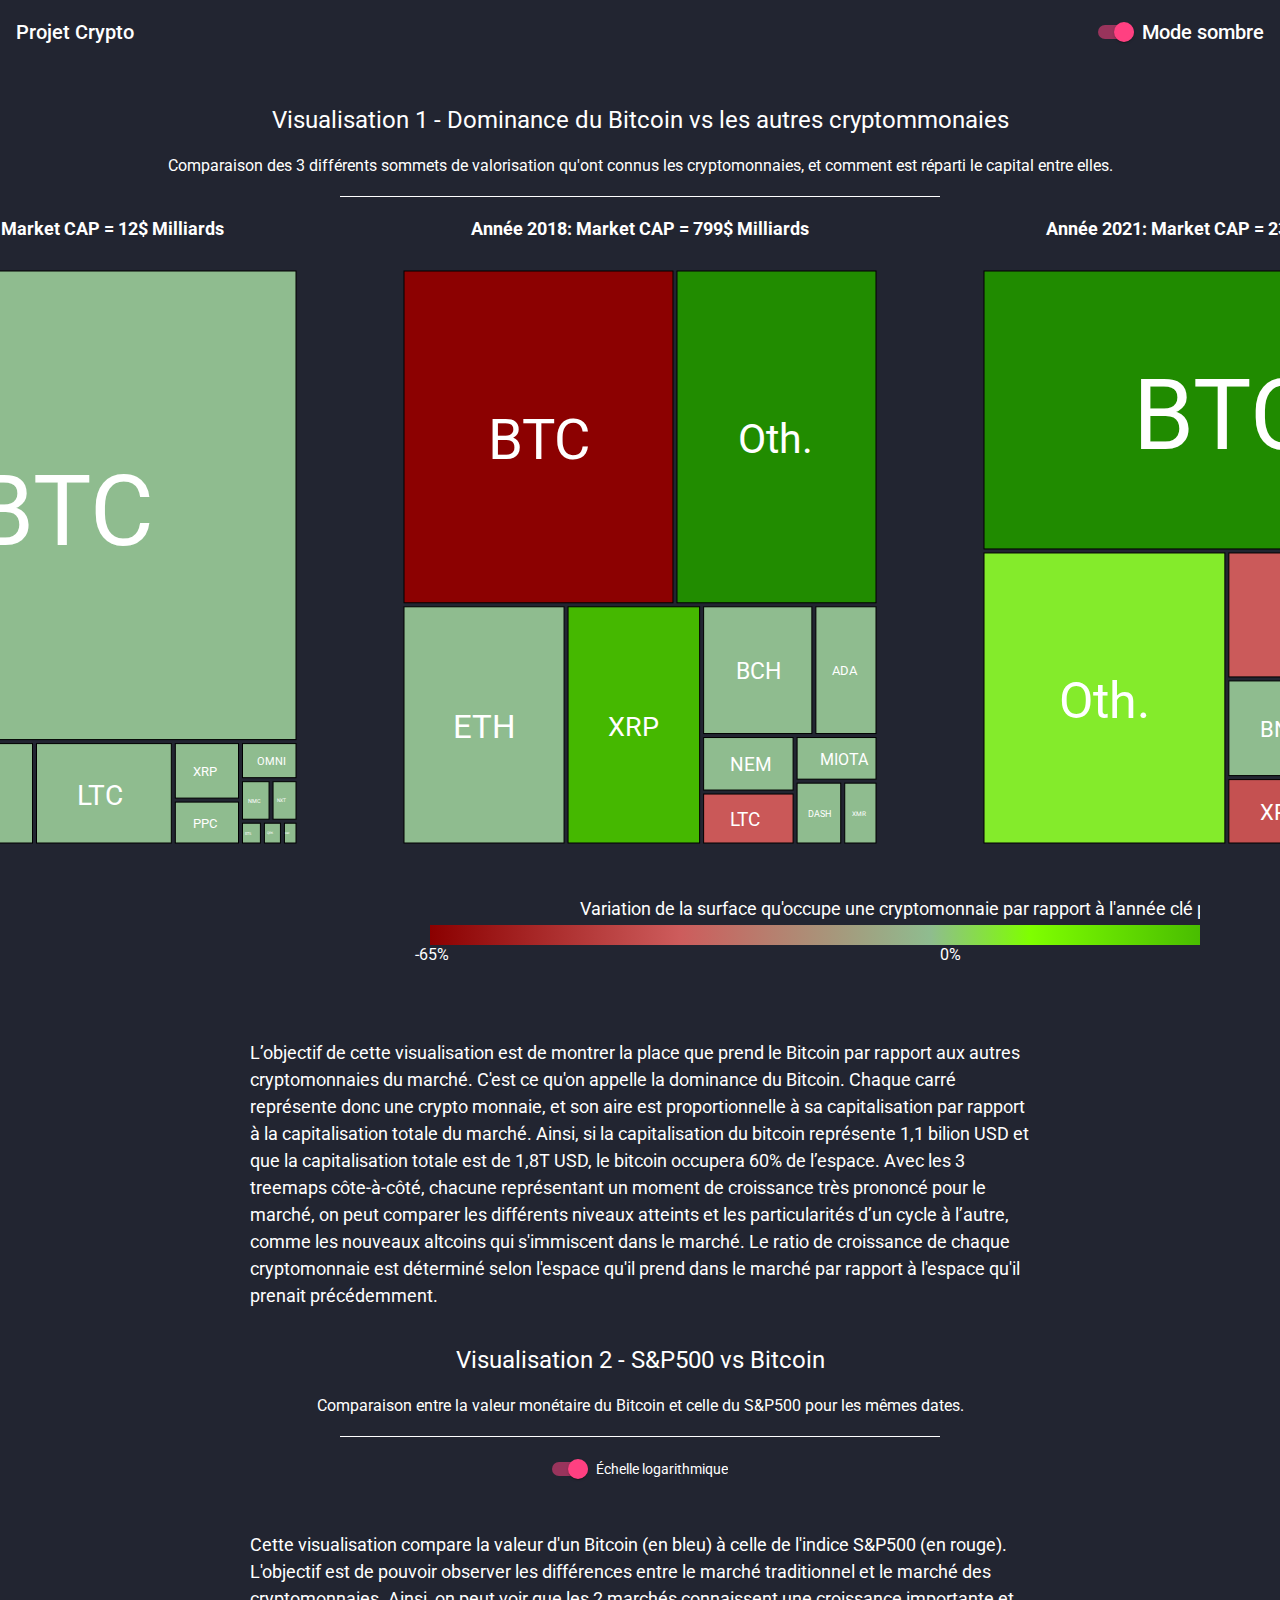
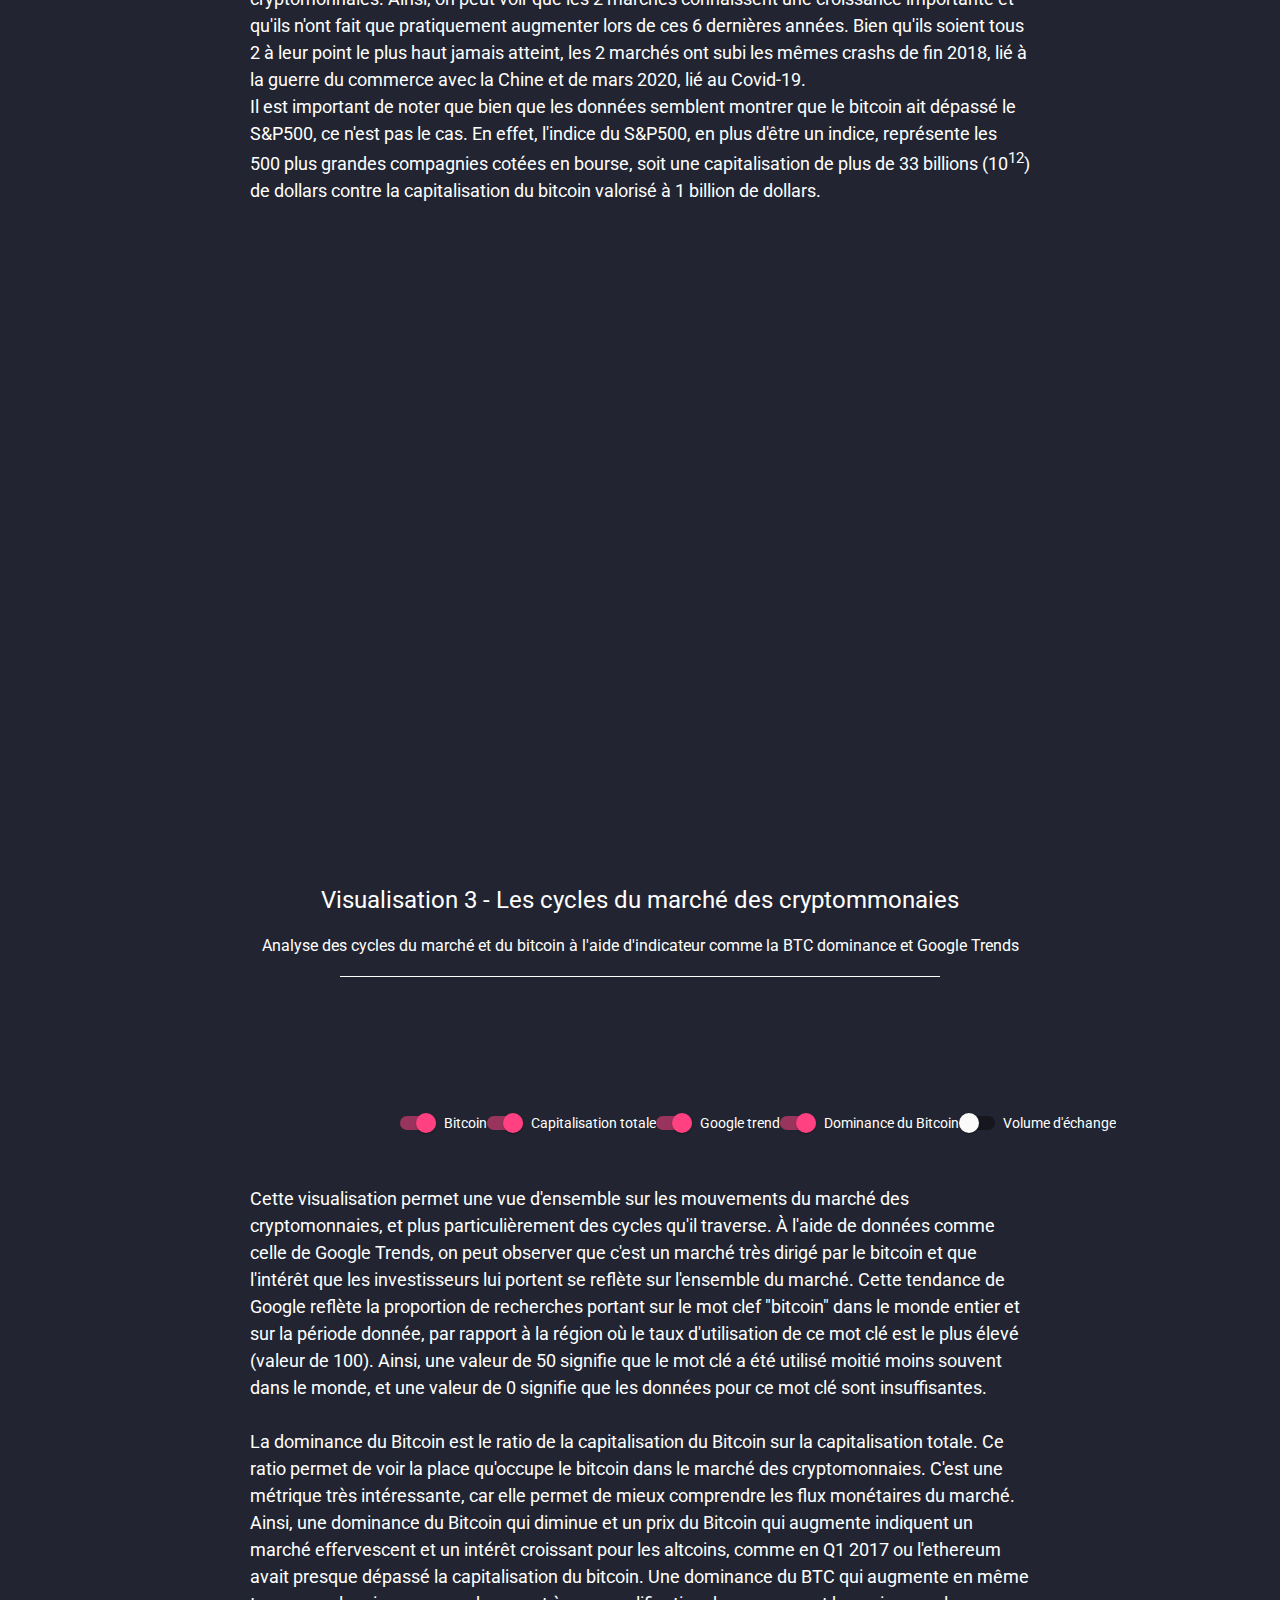
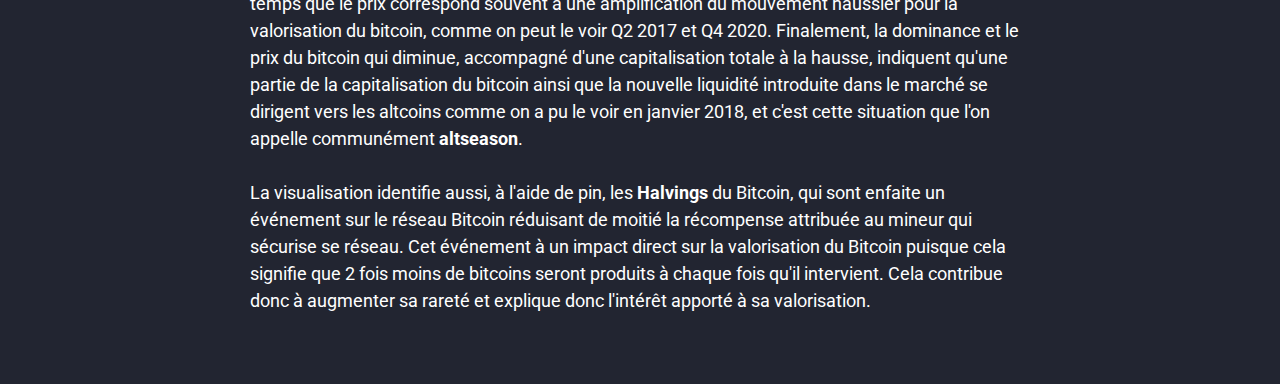
==== commit c9d1f30b: "up" ====
--- a/index.html
+++ b/index.html
@@ -11,5 +11,5 @@
 <link rel="stylesheet" href="styles.af21b5a7ef846def765e.css"></head>
 <body class="mat-typography">
   <app-root></app-root>
-<script src="runtime.e227d1a0e31cbccbf8ec.js" defer></script><script src="polyfills.a4021de53358bb0fec14.js" defer></script><script src="scripts.b3d145e99101c96715b1.js" defer></script><script src="main.49ee0bed52e6dabff07d.js" defer></script></body>
+<script src="runtime.e227d1a0e31cbccbf8ec.js" defer></script><script src="polyfills.a4021de53358bb0fec14.js" defer></script><script src="scripts.b3d145e99101c96715b1.js" defer></script><script src="main.366a140798251766f33c.js" defer></script></body>
 </html>
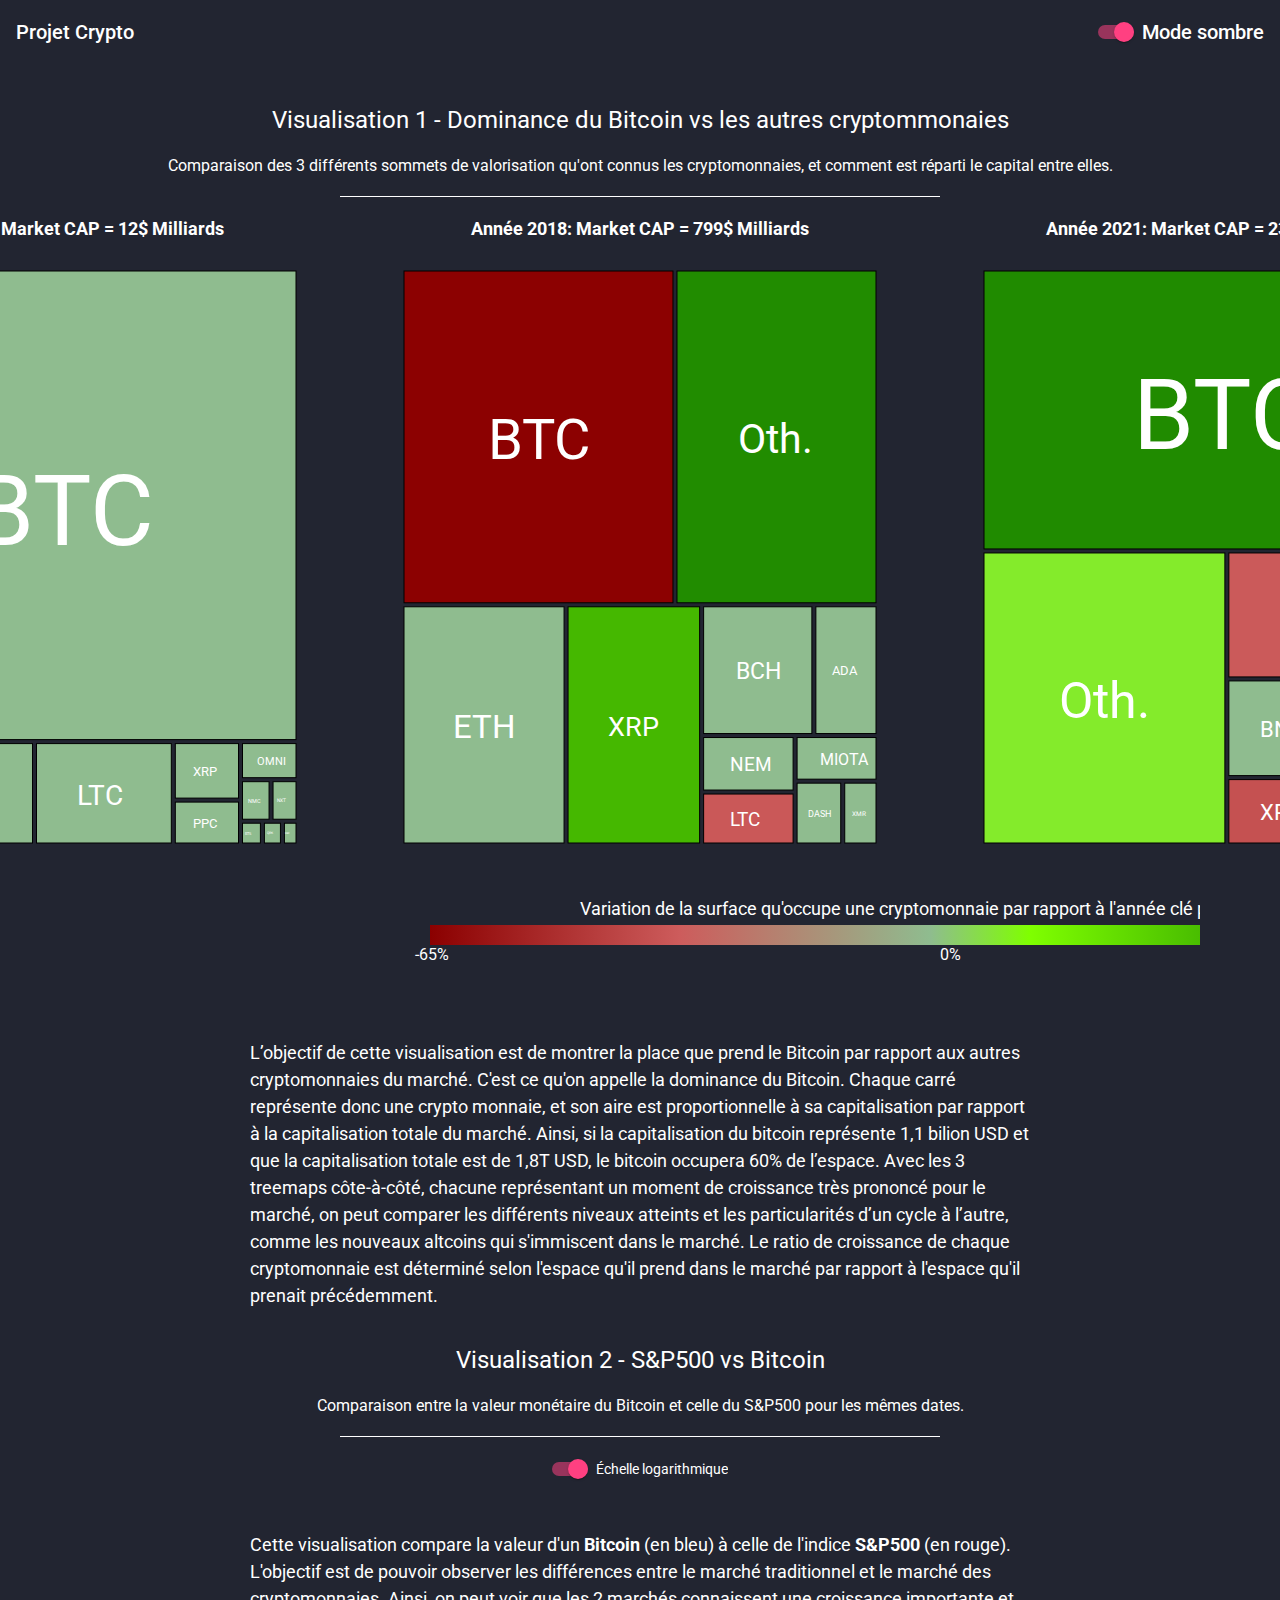
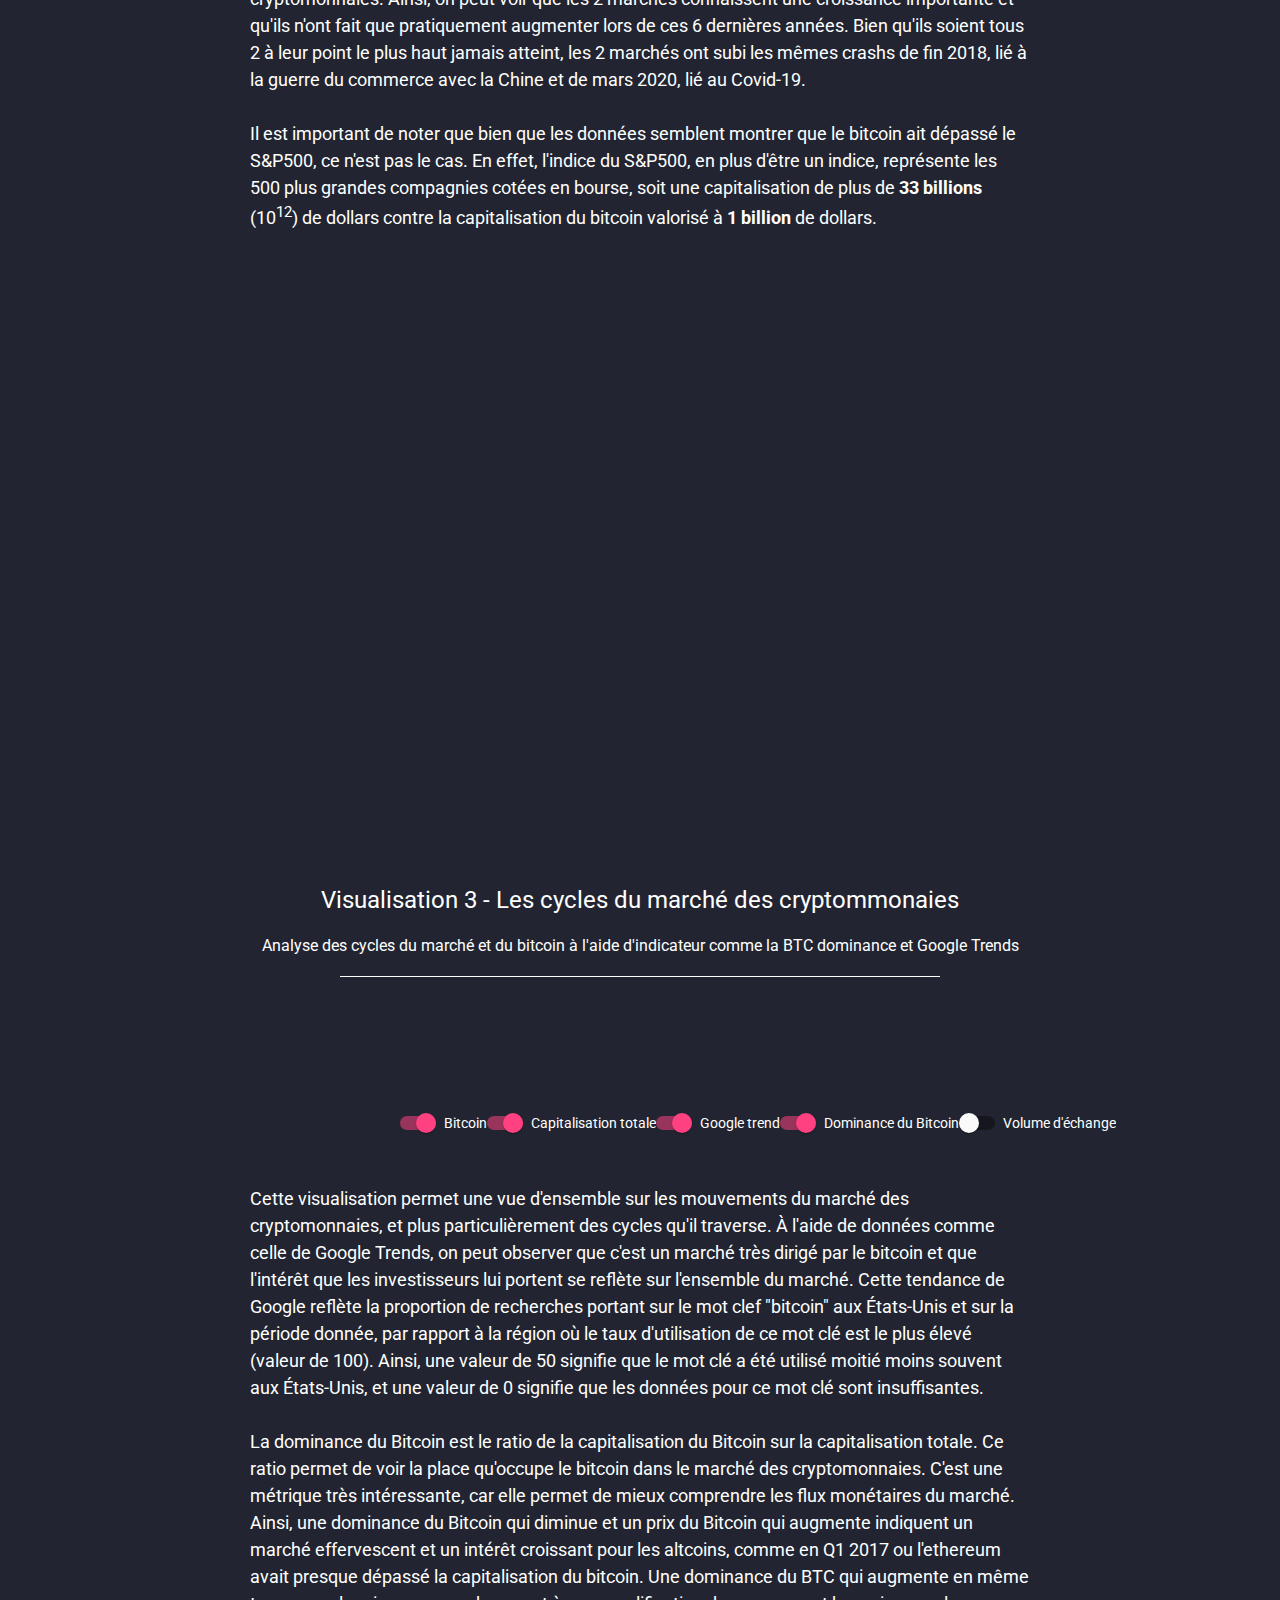
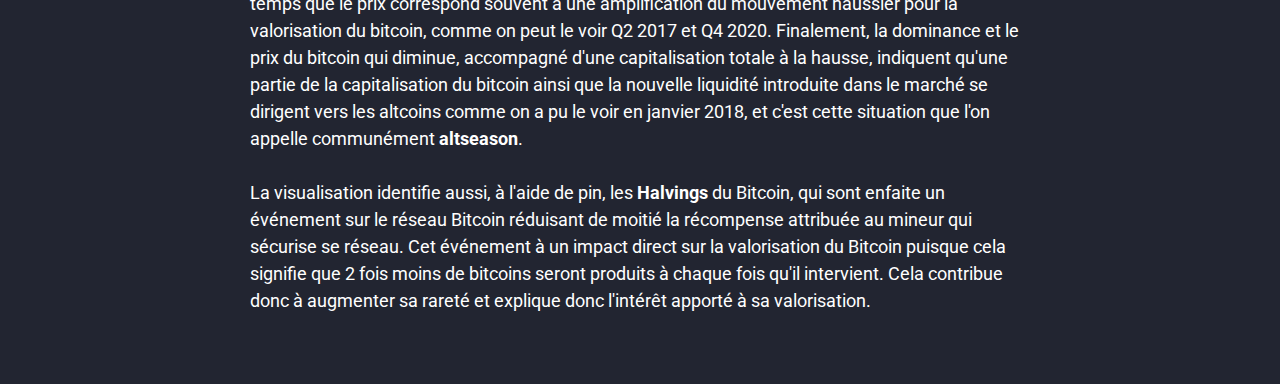
==== commit 2489e313: "up" ====
--- a/index.html
+++ b/index.html
@@ -11,5 +11,5 @@
 <link rel="stylesheet" href="styles.af21b5a7ef846def765e.css"></head>
 <body class="mat-typography">
   <app-root></app-root>
-<script src="runtime.e227d1a0e31cbccbf8ec.js" defer></script><script src="polyfills.a4021de53358bb0fec14.js" defer></script><script src="scripts.b3d145e99101c96715b1.js" defer></script><script src="main.366a140798251766f33c.js" defer></script></body>
+<script src="runtime.e227d1a0e31cbccbf8ec.js" defer></script><script src="polyfills.a4021de53358bb0fec14.js" defer></script><script src="scripts.b3d145e99101c96715b1.js" defer></script><script src="main.faeb29ae5c806660db5e.js" defer></script></body>
 </html>
